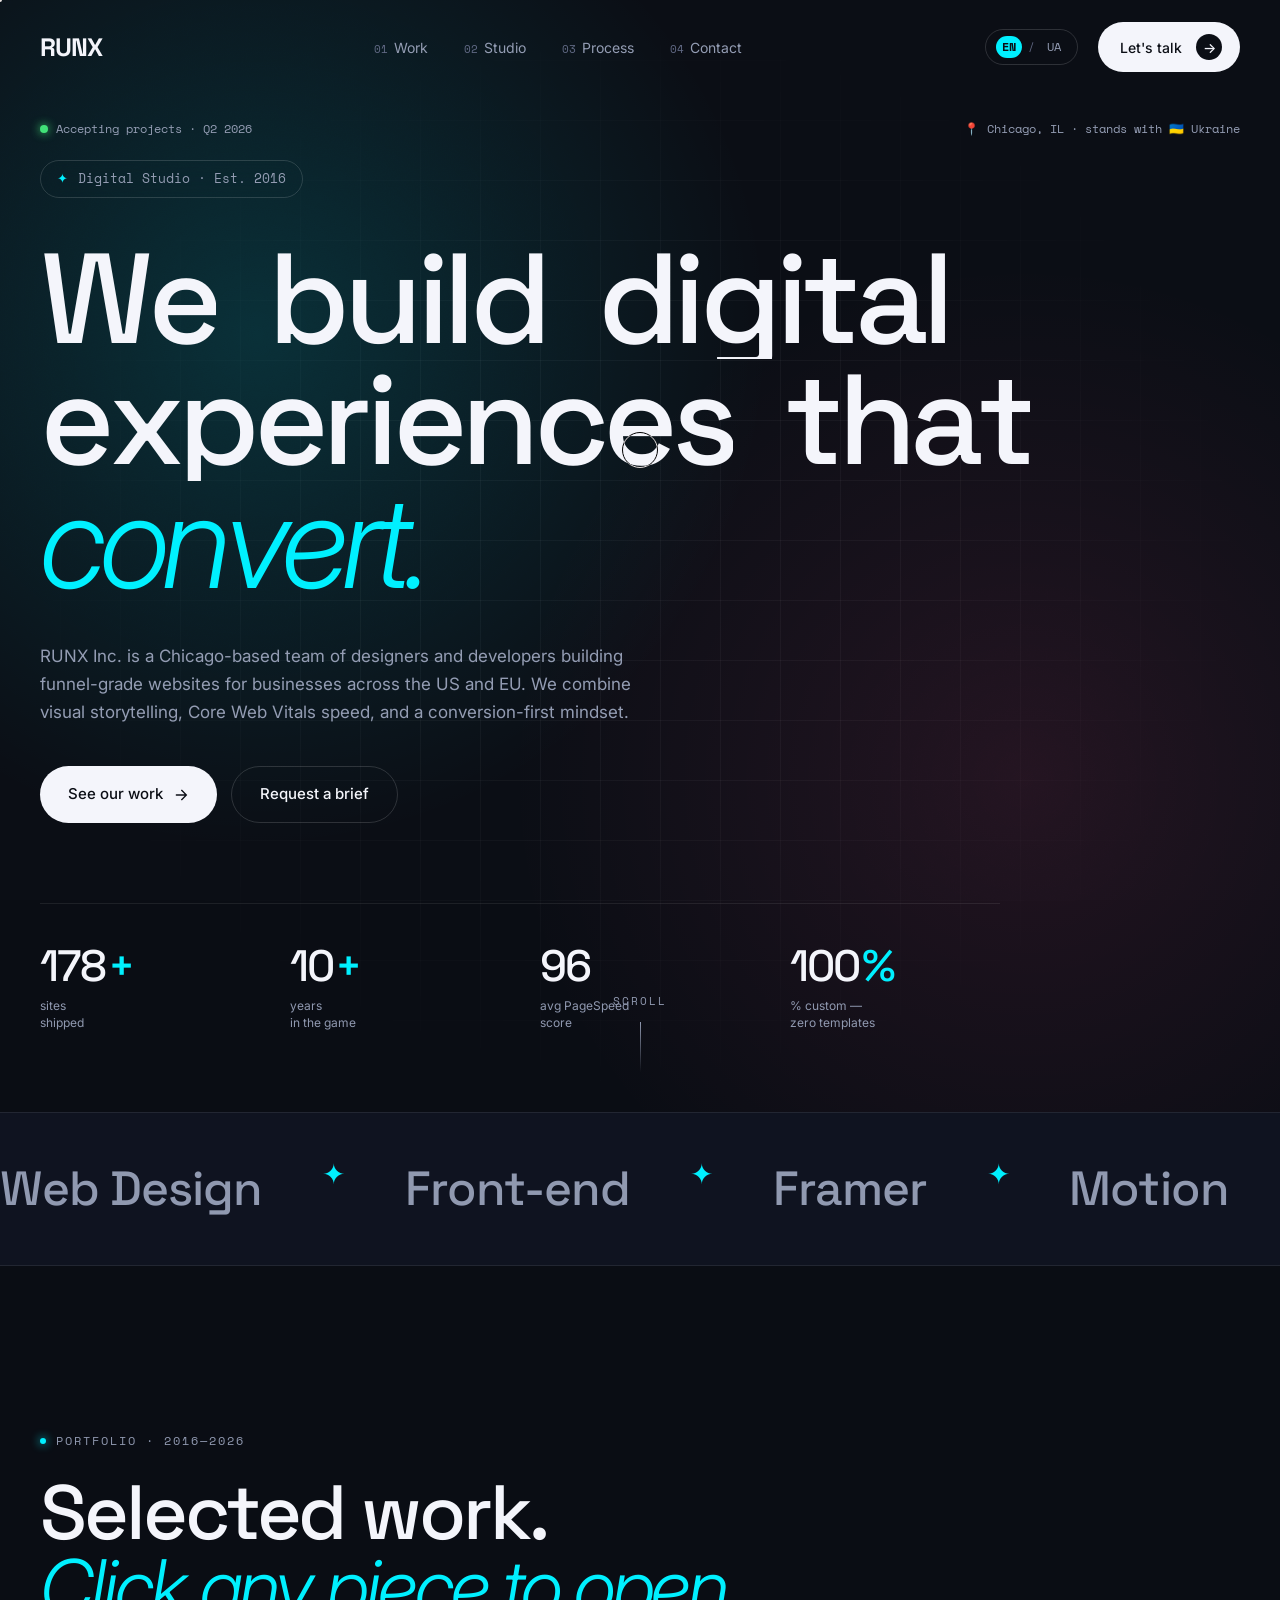
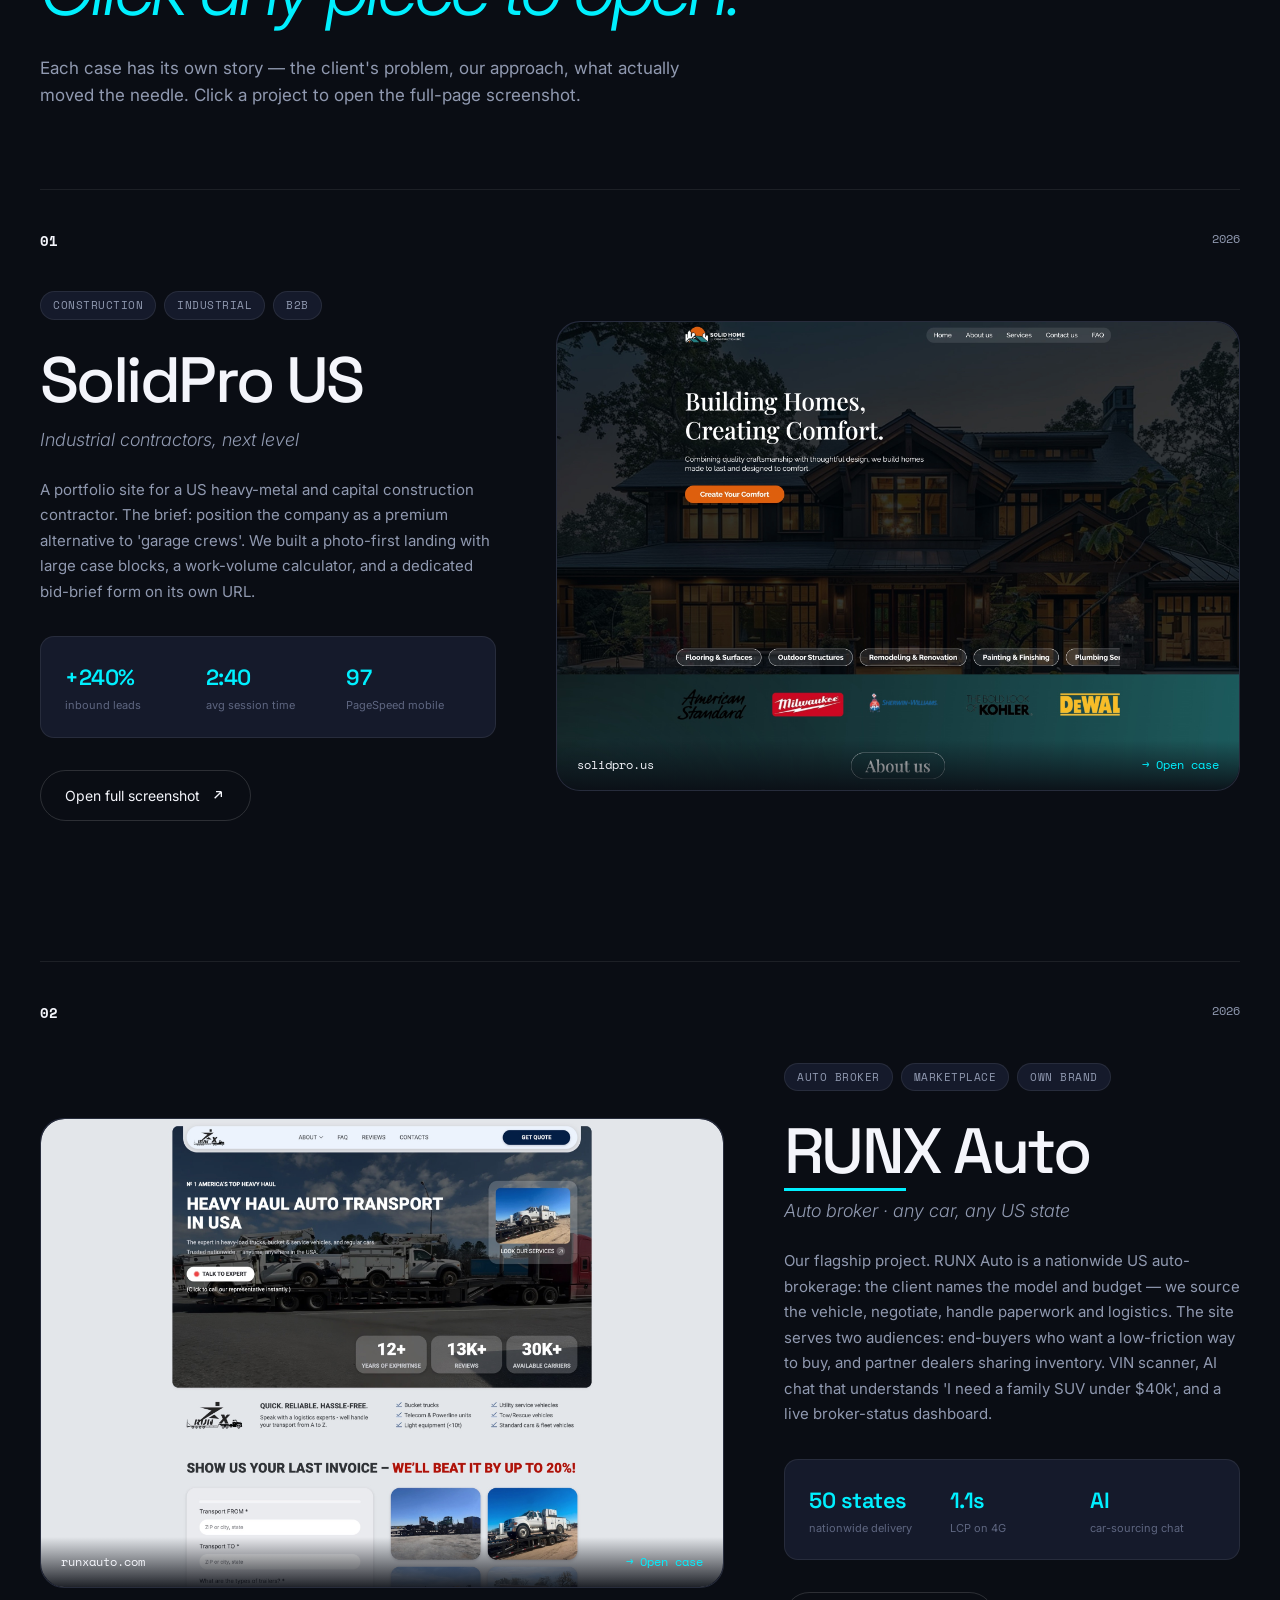
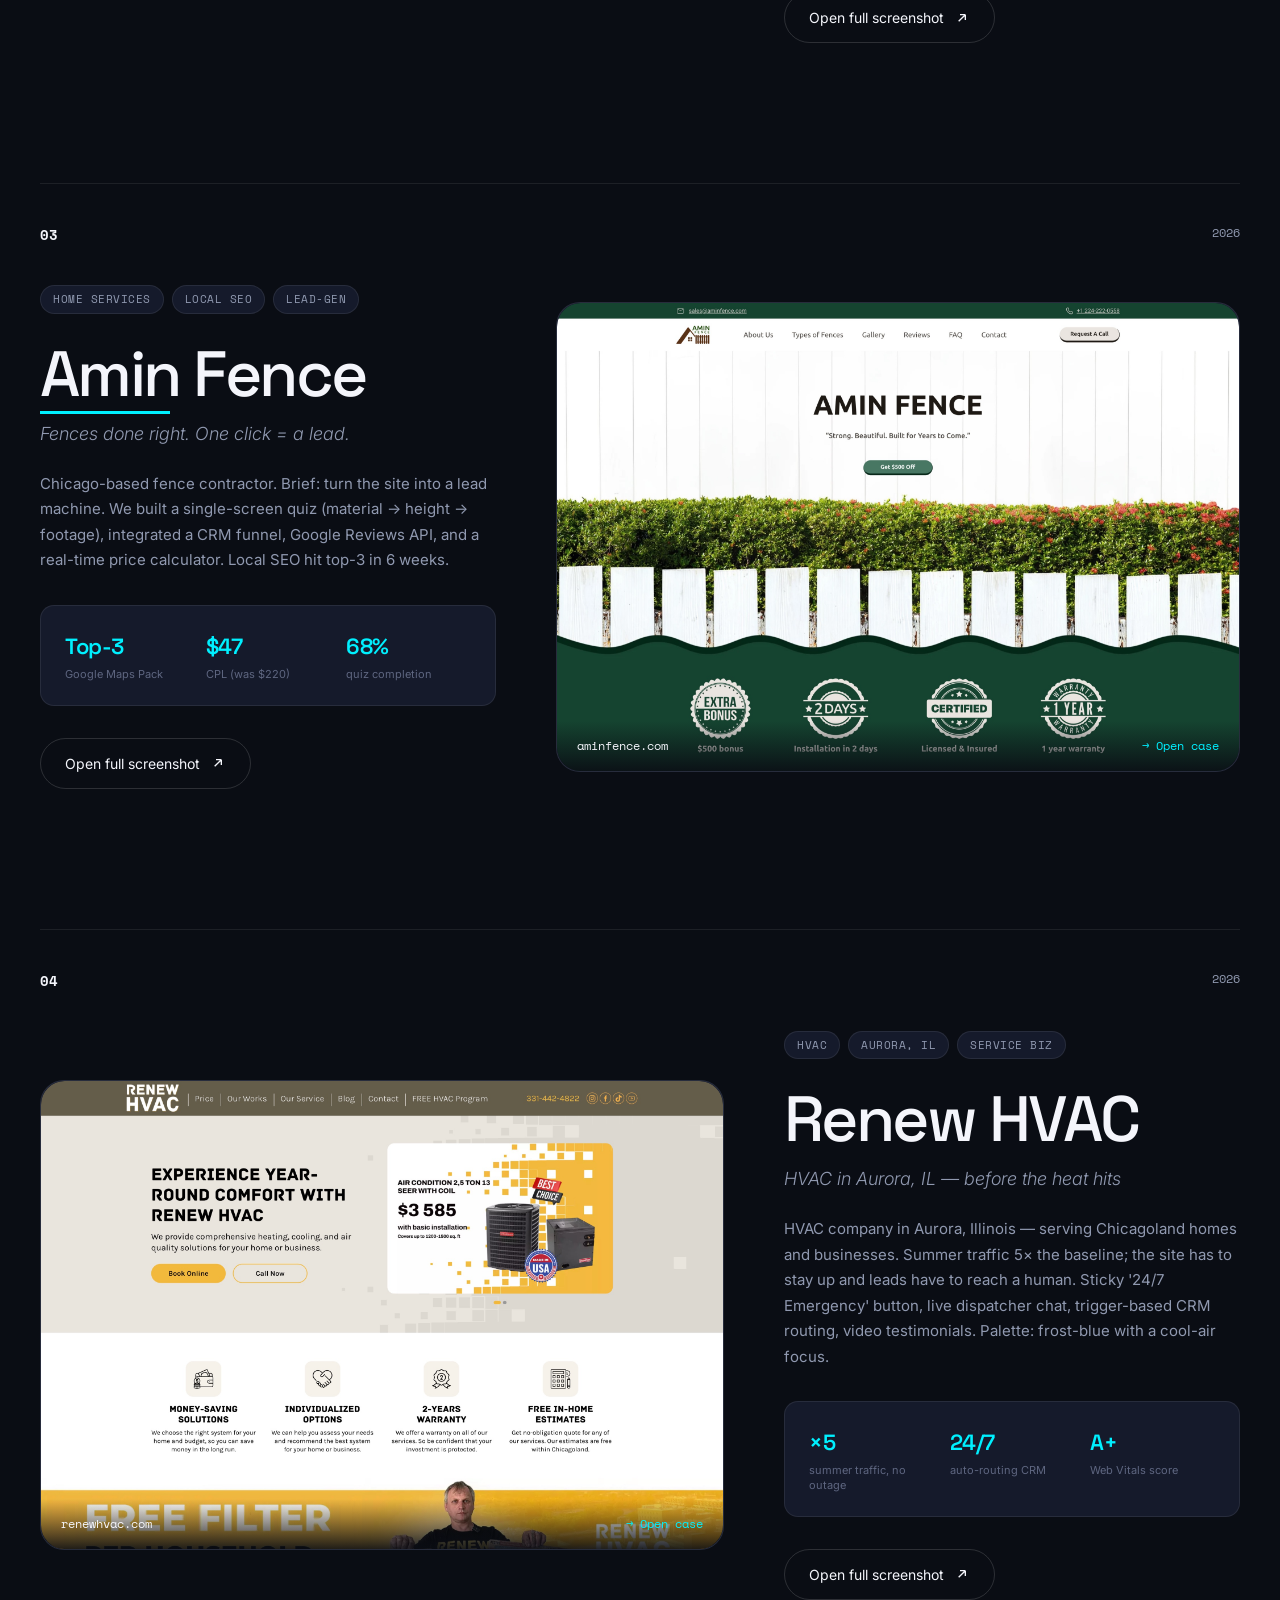
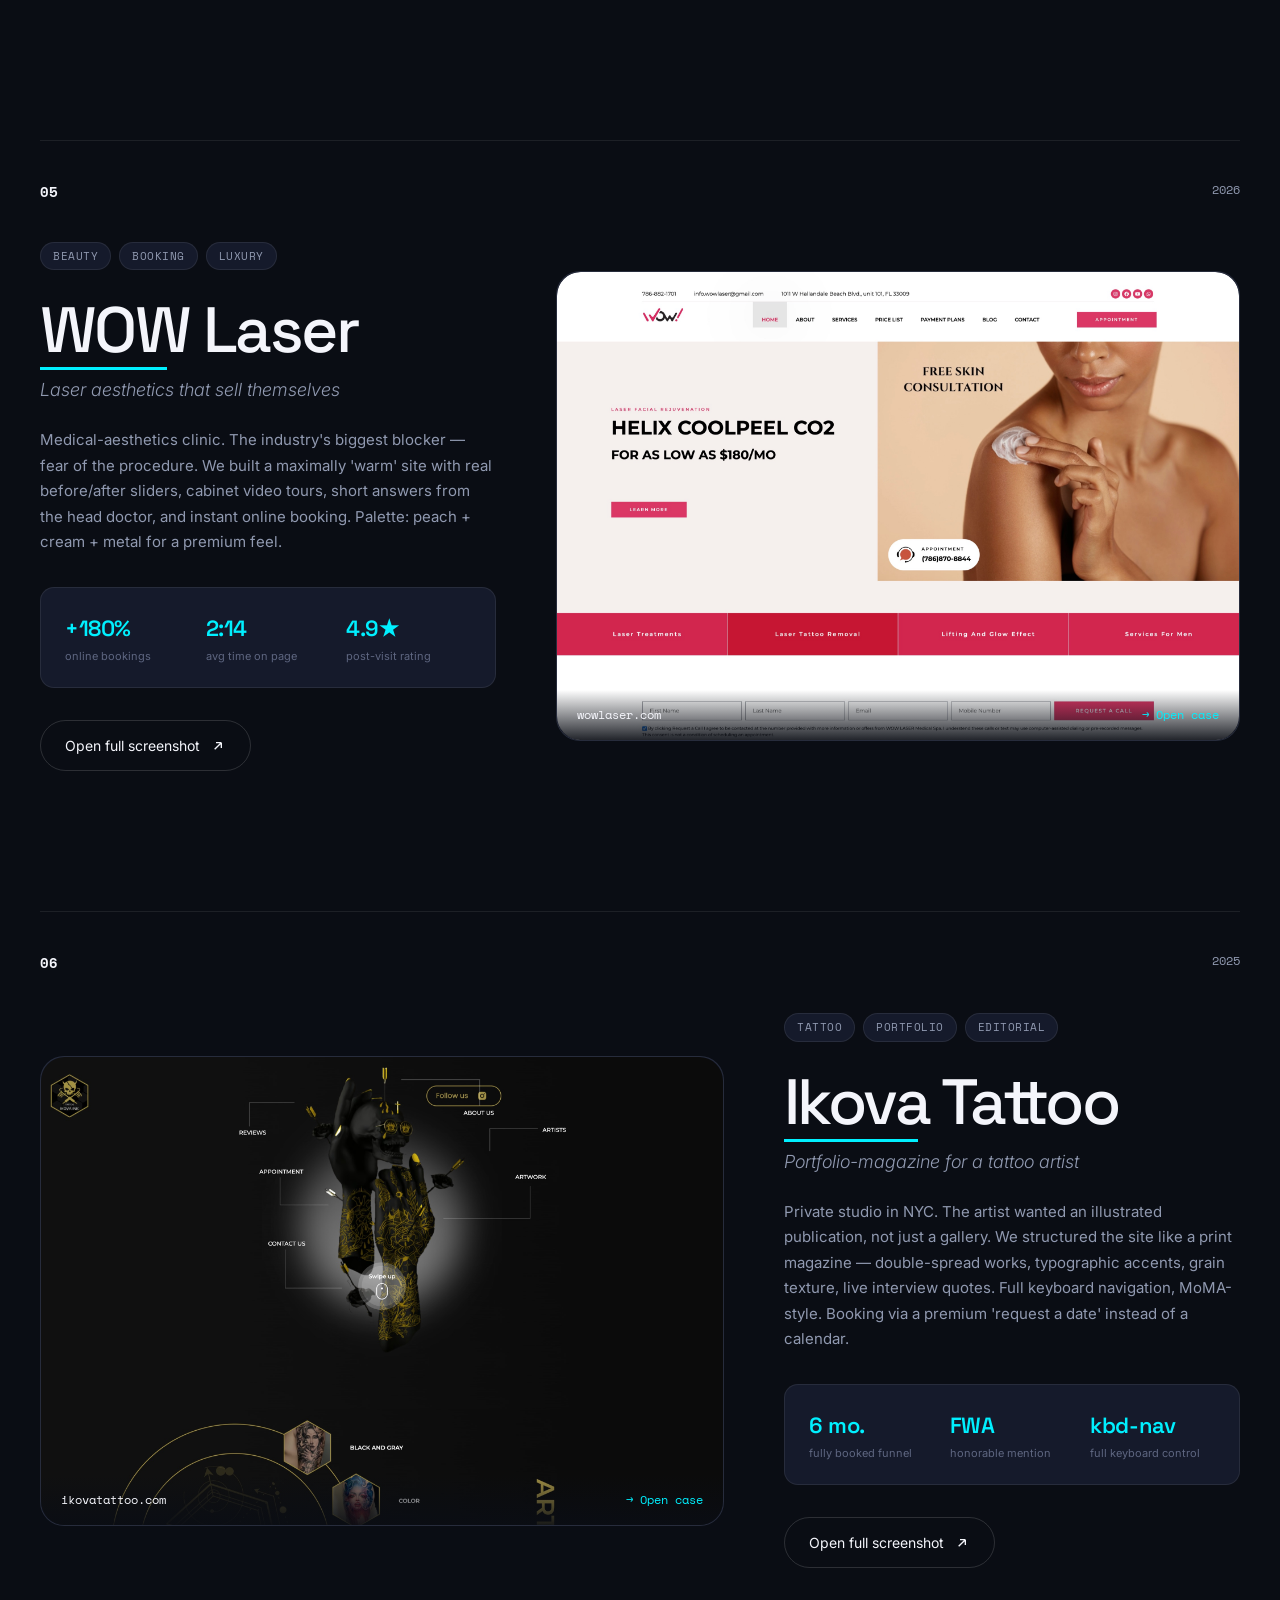
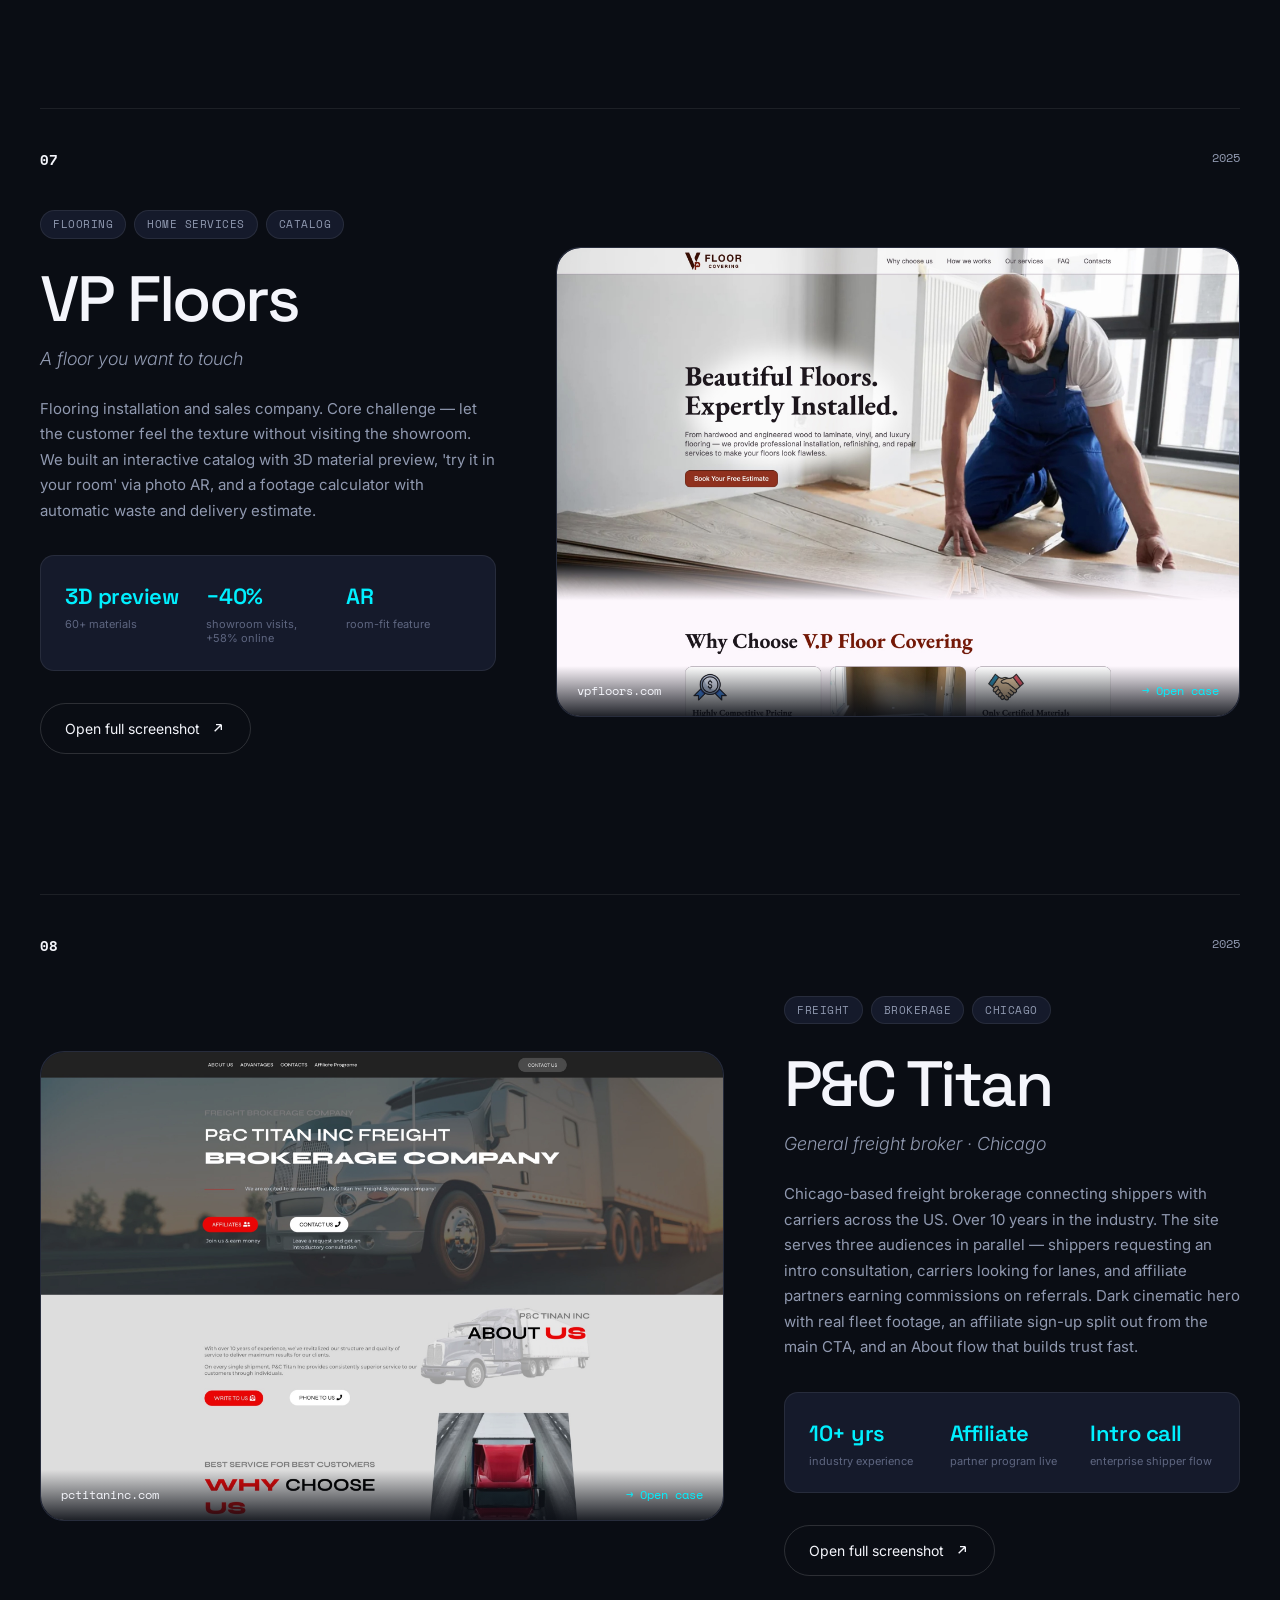
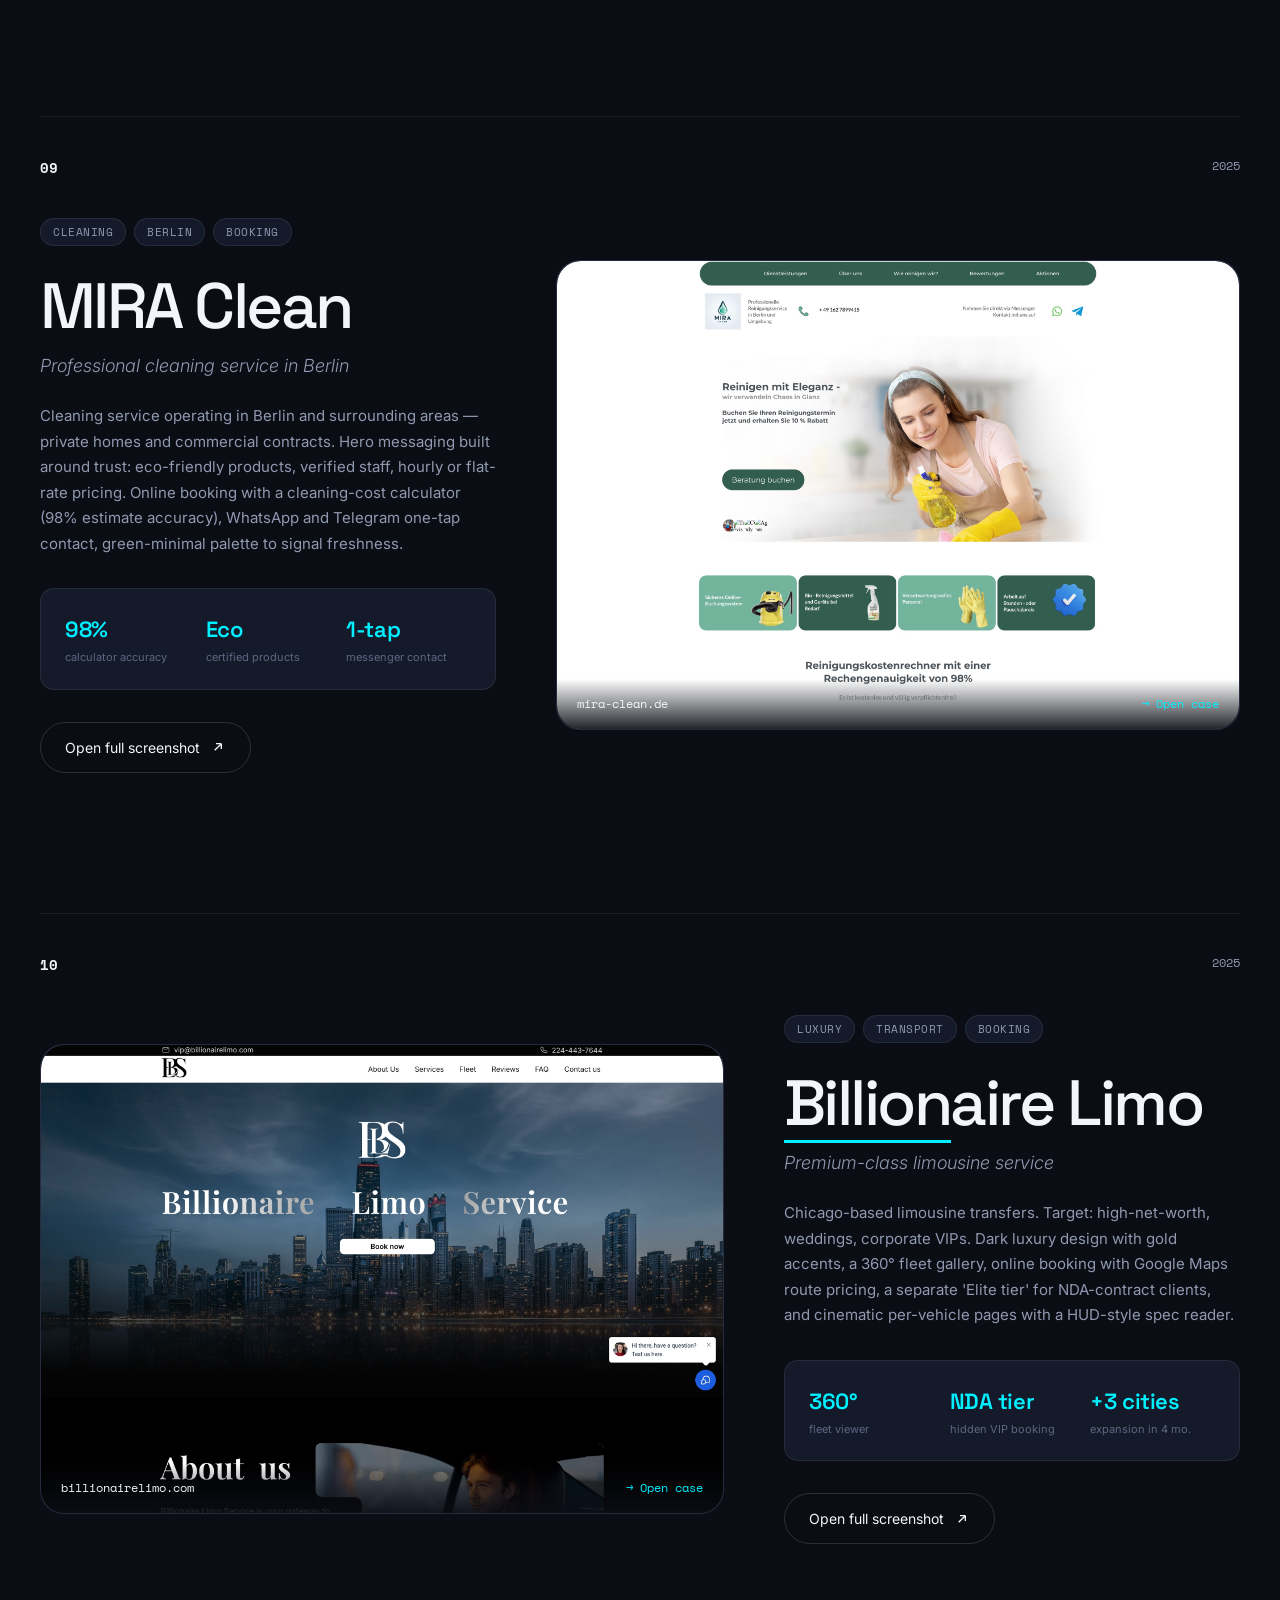
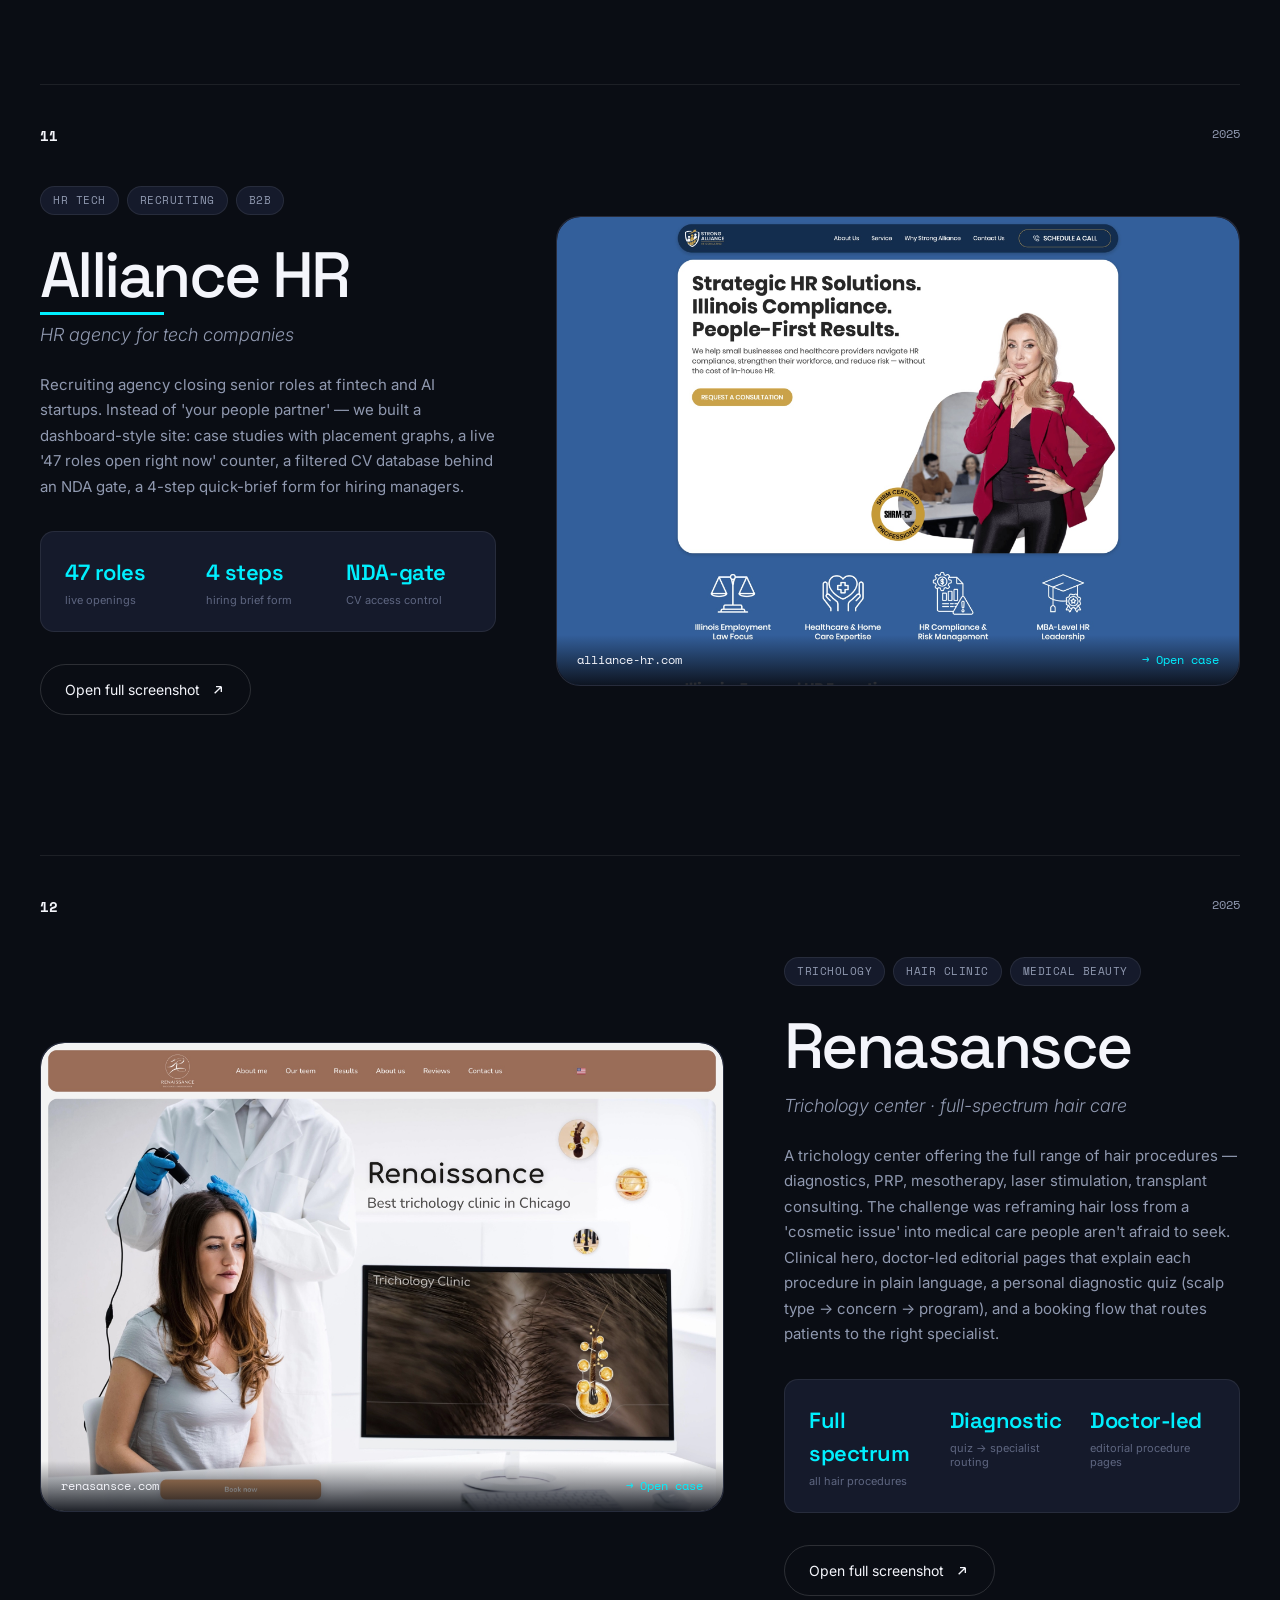
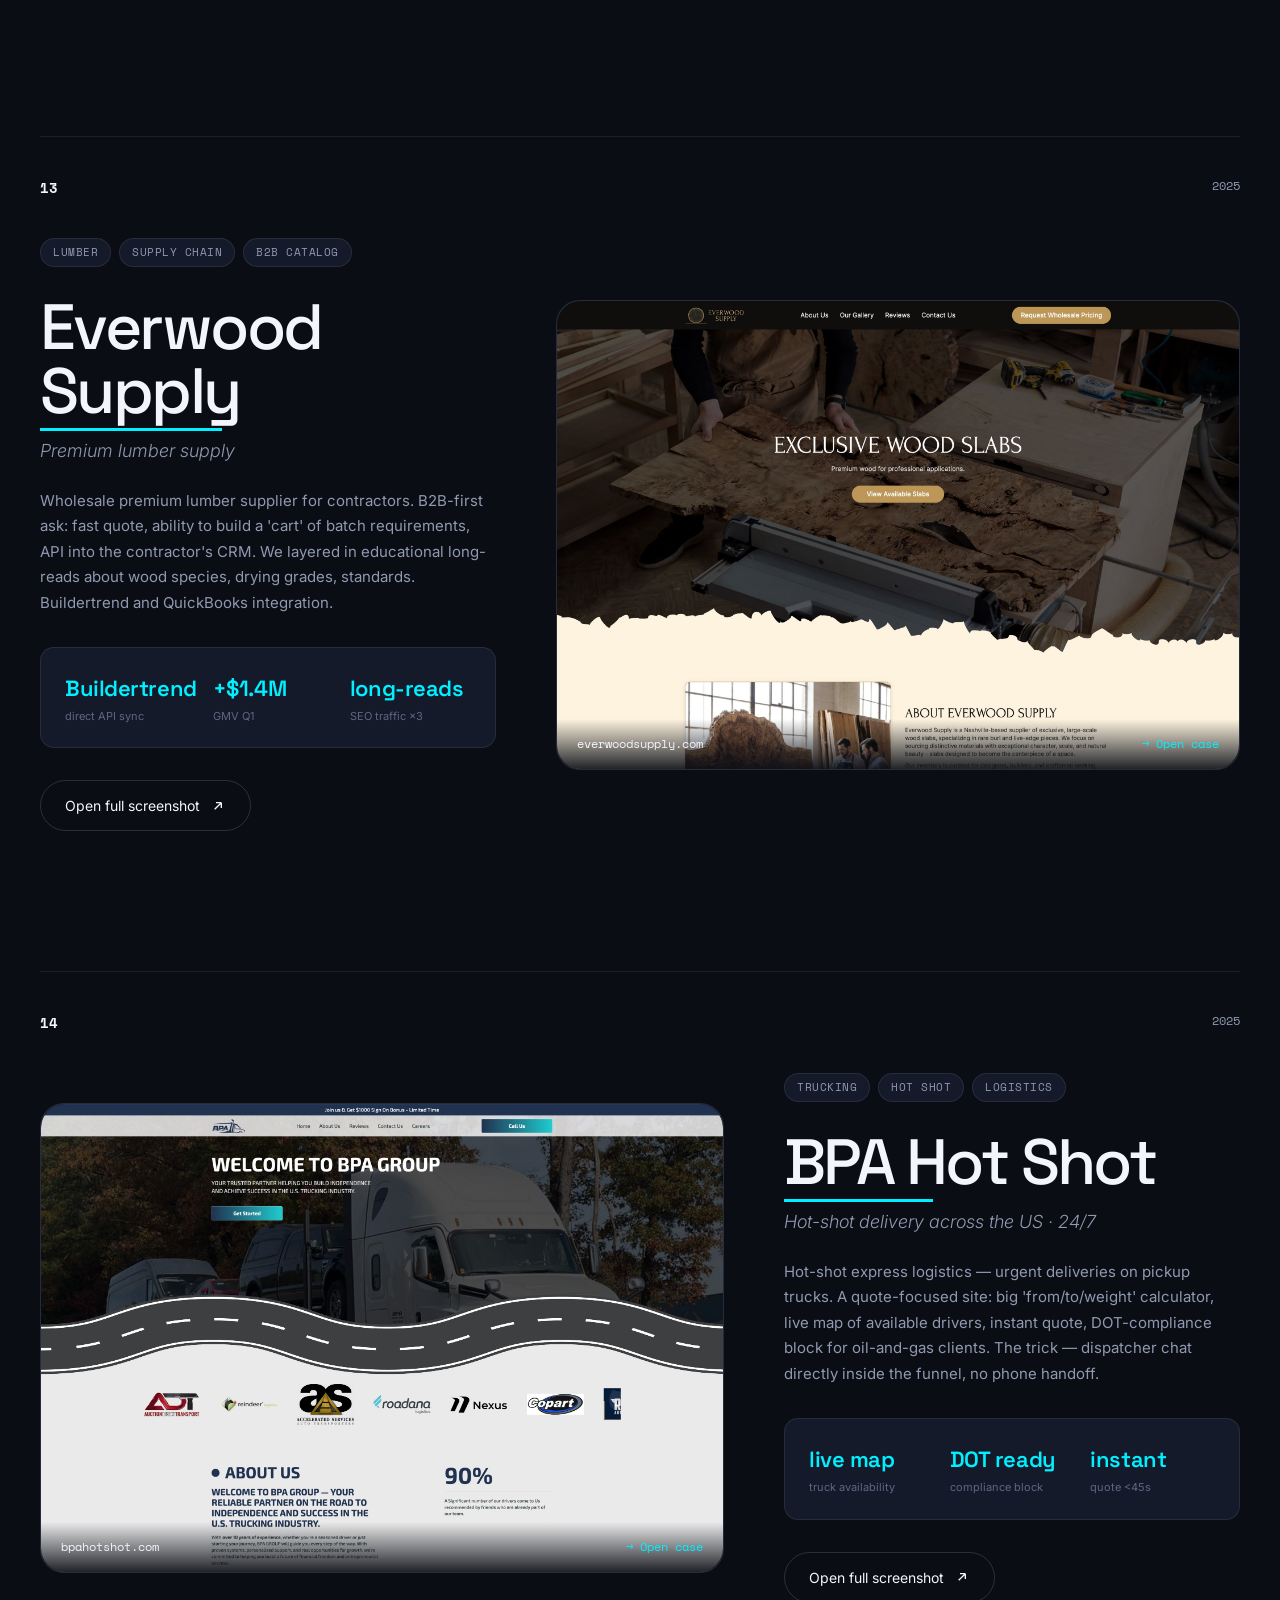
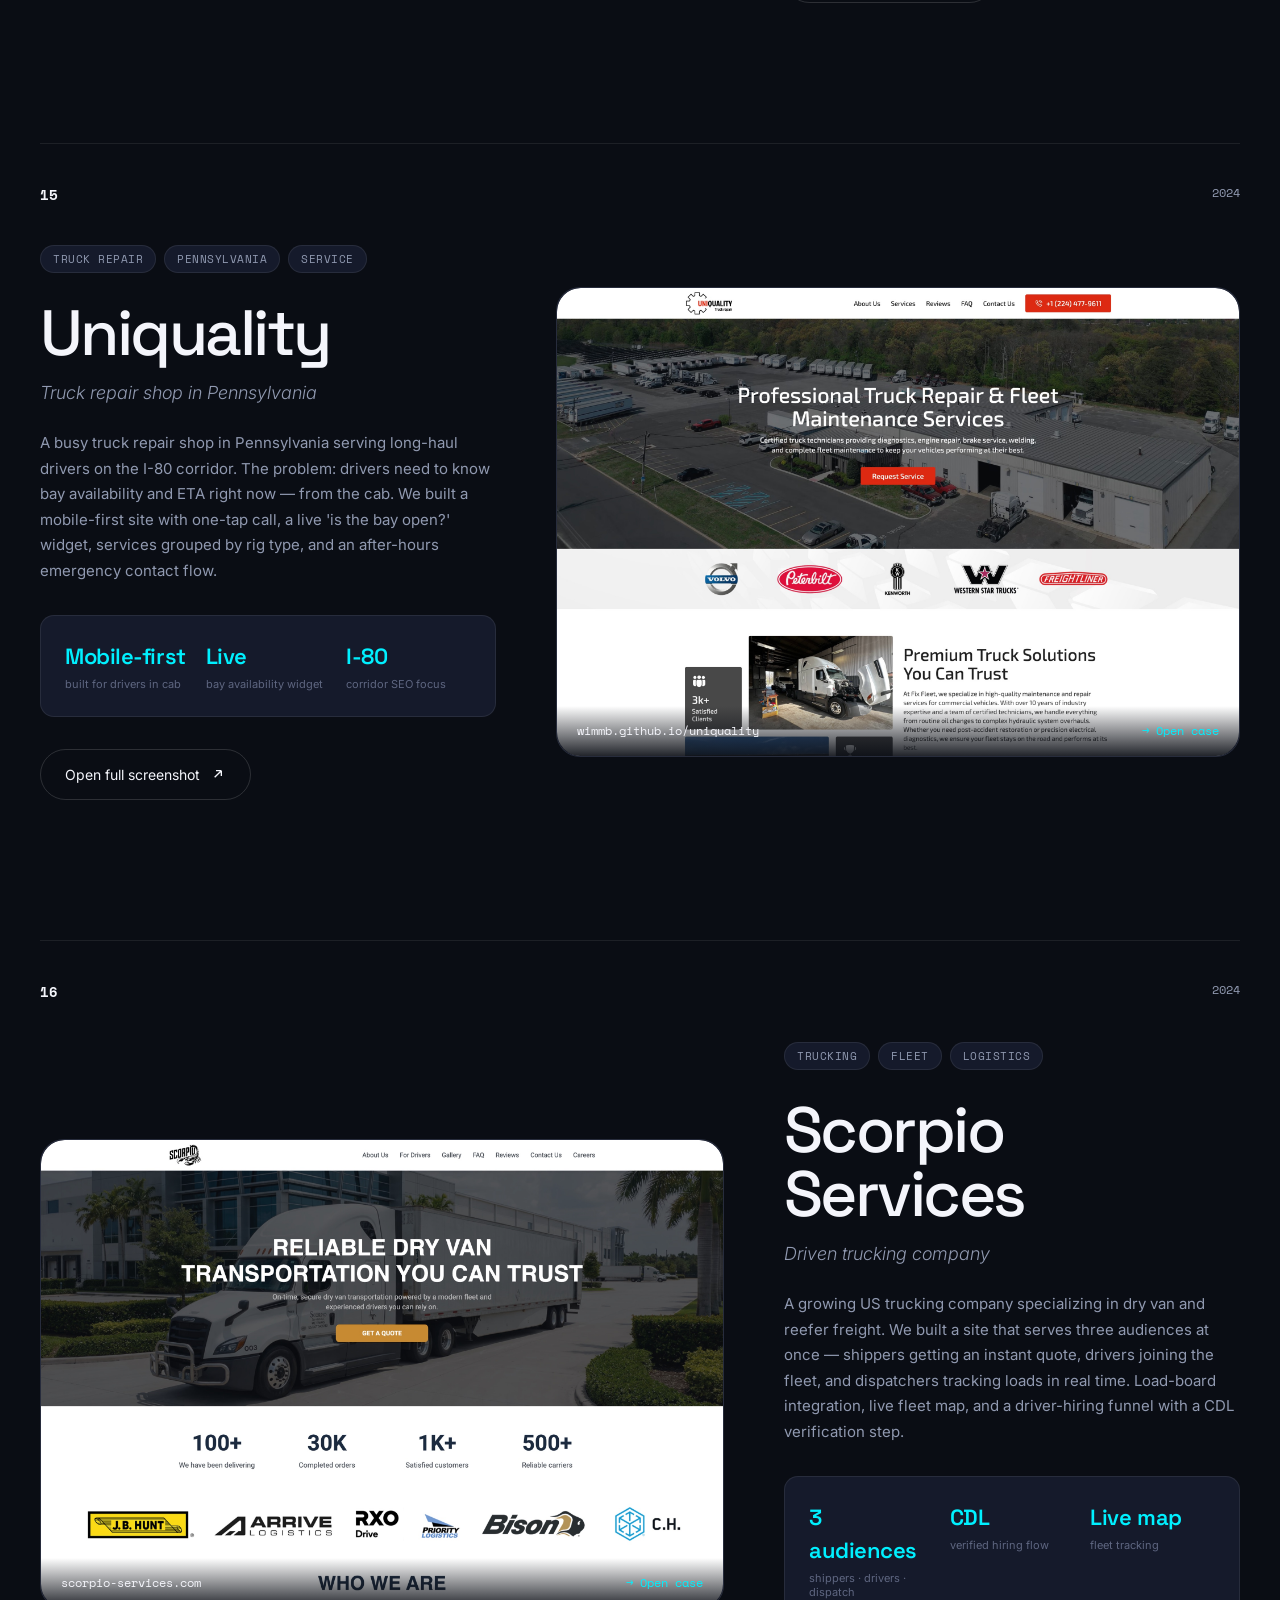
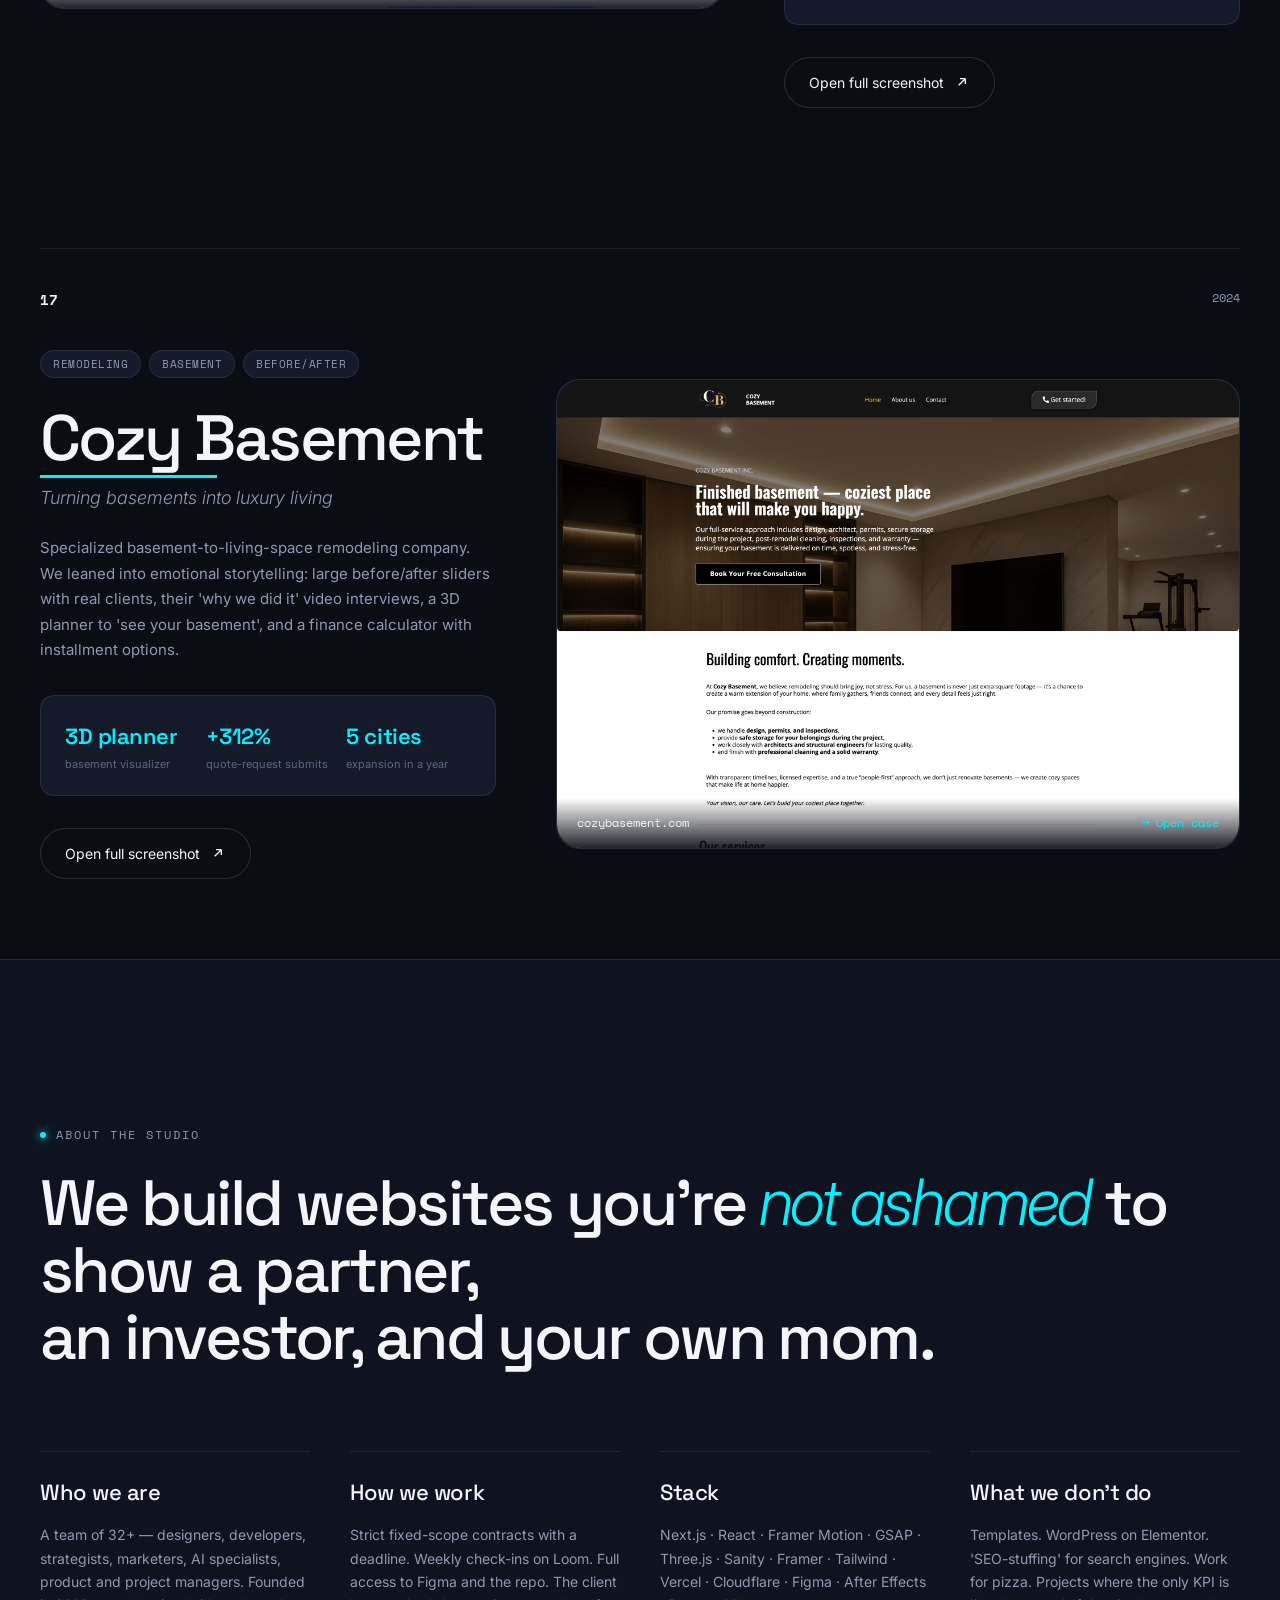
==== index.html @ 17eb4eea "Footer: real social links, contact email go@runx.studio, phone, remove WhatsApp Co-Authored-By: Clau" ====
<!DOCTYPE html>
<html lang="en">
<head>
    <meta charset="UTF-8" />
    <meta name="viewport" content="width=device-width, initial-scale=1.0" />
    <title>RUNX — Digital Studio · Websites That Convert</title>
    <meta name="description" content="RUNX is a Chicago-based digital studio building fast, beautiful, conversion-focused websites for US businesses since 2016." />
    <link rel="preconnect" href="https://fonts.googleapis.com" />
    <link rel="preconnect" href="https://fonts.gstatic.com" crossorigin />
    <link href="https://fonts.googleapis.com/css2?family=Space+Grotesk:wght@300;400;500;600;700&family=Inter:wght@300;400;500;600;700;800;900&family=Space+Mono:wght@400;700&display=swap" rel="stylesheet" />
    <link rel="stylesheet" href="styles.css" />
</head>
<body>
    <!-- Custom cursor -->
    <div class="cursor" id="cursor"></div>
    <div class="cursor-dot" id="cursorDot"></div>

    <!-- Scroll progress -->
    <div class="scroll-progress" id="scrollProgress"></div>

    <!-- Loader -->
    <div class="loader" id="loader">
        <div class="loader-logo">
            <svg viewBox="0 0 400 160" class="loader-svg">
                <text x="0" y="125" class="loader-text">RUNX</text>
            </svg>
        </div>
        <div class="loader-bar"><span></span></div>
        <div class="loader-count"><span id="loaderCount">0</span>%</div>
    </div>

    <!-- Noise overlay -->
    <div class="noise"></div>

    <!-- Header -->
    <header class="header" id="header">
        <a href="#" class="logo" data-cursor="link">
            <svg viewBox="0 0 200 70" class="logo-svg" aria-label="RUNX">
                <text x="0" y="55" class="logo-text">RUNX</text>
            </svg>
        </a>
        <nav class="nav">
            <a href="#work" data-cursor="link"><span>01</span> <span data-en="Work" data-ua="Роботи">Work</span></a>
            <a href="#about" data-cursor="link"><span>02</span> <span data-en="Studio" data-ua="Студія">Studio</span></a>
            <a href="#process" data-cursor="link"><span>03</span> <span data-en="Process" data-ua="Процес">Process</span></a>
            <a href="#contact" data-cursor="link"><span>04</span> <span data-en="Contact" data-ua="Контакти">Contact</span></a>
        </nav>
        <div class="header-right">
            <div class="lang-switch" id="langSwitch">
                <button data-set-lang="en" class="active">EN</button>
                <span class="lang-divider">/</span>
                <button data-set-lang="ua">UA</button>
            </div>
            <a href="#contact" class="cta-btn" data-cursor="cta">
                <span class="cta-text">
                    <span data-en="Let's talk" data-ua="Обговорити">Let's talk</span>
                    <span data-en="Let's talk" data-ua="Обговорити">Let's talk</span>
                </span>
                <span class="cta-arrow">→</span>
            </a>
        </div>
    </header>

    <!-- Hero -->
    <section class="hero" id="hero">
        <div class="hero-grid"></div>
        <div class="hero-gradient"></div>

        <div class="hero-meta">
            <div class="hero-meta-item">
                <span class="dot"></span>
                <span data-en="Accepting projects · Q2 2026" data-ua="Приймаємо проекти · Q2 2026">Accepting projects · Q2 2026</span>
            </div>
            <div class="hero-meta-item right">
                <span>📍</span>
                <span data-en="Chicago, IL · stands with 🇺🇦 Ukraine" data-ua="Чикаго, IL · підтримуємо 🇺🇦 Україну">Chicago, IL · stands with 🇺🇦 Ukraine</span>
            </div>
        </div>

        <div class="hero-content">
            <div class="hero-badge reveal">
                <span>✦</span>
                <span data-en="Digital Studio · Est. 2016" data-ua="Digital Studio · Est. 2016">Digital Studio · Est. 2016</span>
            </div>
            <h1 class="hero-title" id="heroTitle"
                data-en="We build digital experiences that convert."
                data-ua="Ми будуємо цифровий досвід що конвертує."
                data-split="true">
                We build digital experiences that convert.
            </h1>

            <div class="hero-sub reveal">
                <p data-en="RUNX Inc. is a Chicago-based team of designers and developers building funnel-grade websites for businesses across the US and EU. We combine visual storytelling, Core Web Vitals speed, and a conversion-first mindset."
                   data-ua="RUNX Inc. — команда дизайнерів і розробників з Чикаго, що будує сайти-воронки для бізнесу у США та ЄС. Ми поєднуємо візуальний сторителінг, швидкість на рівні Google Core Web Vitals та підхід, заточений під продажі.">
                    RUNX Inc. is a Chicago-based team of designers and developers building funnel-grade websites for businesses across the US and EU. We combine visual storytelling, Core Web Vitals speed, and a conversion-first mindset.
                </p>
            </div>

            <div class="hero-actions reveal">
                <a href="#work" class="btn btn-primary" data-cursor="cta">
                    <span data-en="See our work" data-ua="Переглянути кейси">See our work</span>
                    <svg viewBox="0 0 24 24" width="16" height="16"><path d="M5 12h14M13 5l7 7-7 7" stroke="currentColor" stroke-width="2" fill="none" stroke-linecap="round"/></svg>
                </a>
                <a href="#contact" class="btn btn-ghost" data-cursor="link">
                    <span data-en="Request a brief" data-ua="Замовити бріф">Request a brief</span>
                </a>
            </div>

            <div class="hero-stats reveal">
                <div class="stat">
                    <div class="stat-num" data-count="178">0</div>
                    <div class="stat-label" data-en="sites<br/>shipped" data-ua="запущених<br/>сайтів">sites<br/>shipped</div>
                </div>
                <div class="stat">
                    <div class="stat-num" data-count="10">0</div>
                    <div class="stat-label" data-en="years<br/>in the game" data-ua="років<br/>у ніші">years<br/>in the game</div>
                </div>
                <div class="stat">
                    <div class="stat-num" data-count="96">0</div>
                    <div class="stat-label" data-en="avg PageSpeed<br/>score" data-ua="середній PageSpeed<br/>score">avg PageSpeed<br/>score</div>
                </div>
                <div class="stat">
                    <div class="stat-num" data-count="100">0</div>
                    <div class="stat-label" data-en="% custom —<br/>zero templates" data-ua="% custom —<br/>без шаблонів">% custom —<br/>zero templates</div>
                </div>
            </div>
        </div>

        <div class="hero-scroll">
            <span data-en="Scroll" data-ua="Скрол">Scroll</span>
            <div class="scroll-line"></div>
        </div>
    </section>

    <!-- Marquee -->
    <section class="marquee">
        <div class="marquee-track">
            <span>Web Design</span><span>✦</span>
            <span>Front-end</span><span>✦</span>
            <span>Framer</span><span>✦</span>
            <span>Motion</span><span>✦</span>
            <span>SEO</span><span>✦</span>
            <span>Brand Systems</span><span>✦</span>
            <span>AI Integrations</span><span>✦</span>
            <span>Since 2016</span><span>✦</span>
            <span>Chicago · Ukraine</span><span>✦</span>
            <span>Web Design</span><span>✦</span>
            <span>Front-end</span><span>✦</span>
            <span>Framer</span><span>✦</span>
            <span>Motion</span><span>✦</span>
            <span>SEO</span><span>✦</span>
            <span>Brand Systems</span><span>✦</span>
            <span>AI Integrations</span><span>✦</span>
            <span>Since 2016</span><span>✦</span>
            <span>Chicago · Ukraine</span><span>✦</span>
        </div>
    </section>

    <!-- Work / Portfolio -->
    <section class="work" id="work">
        <div class="section-head">
            <div class="section-label reveal">
                <span class="label-dot"></span>
                <span data-en="Portfolio · 2016—2026" data-ua="Портфоліо · 2016—2026">Portfolio · 2016—2026</span>
            </div>
            <h2 class="section-title reveal">
                <span data-en="Selected work." data-ua="Обрані роботи.">Selected work.</span><br/>
                <span class="italic accent" data-en="Click any piece to open." data-ua="Клац — і зсередини.">Click any piece to open.</span>
            </h2>
            <p class="section-desc reveal"
               data-en="Each case has its own story — the client's problem, our approach, what actually moved the needle. Click a project to open the full-page screenshot."
               data-ua="Кожен кейс — окрема історія: задача клієнта, наш підхід, що саме принесло результат. Натисни на проект, щоб побачити повний скрін лендінгу.">
                Each case has its own story — the client's problem, our approach, what actually moved the needle. Click a project to open the full-page screenshot.
            </p>
        </div>

        <div class="projects" id="projects">
            <!-- 01 SolidPro -->
            <article class="project" data-index="01" data-color="#FF6B35">
                <div class="project-meta">
                    <span class="project-num">01</span>
                    <span class="project-year">2026</span>
                </div>
                <div class="project-body">
                    <div class="project-info">
                        <div class="project-tags">
                            <span>Construction</span><span>Industrial</span><span>B2B</span>
                        </div>
                        <h3 class="project-title">SolidPro US</h3>
                        <p class="project-tagline"
                           data-en="Industrial contractors, next level"
                           data-ua="Промислові підрядники нового рівня">Industrial contractors, next level</p>
                        <p class="project-desc"
                           data-en="A portfolio site for a US heavy-metal and capital construction contractor. The brief: position the company as a premium alternative to 'garage crews'. We built a photo-first landing with large case blocks, a work-volume calculator, and a dedicated bid-brief form on its own URL."
                           data-ua="Сайт-візитка для американського підрядника з металоконструкцій та капітального будівництва. Задача — подати компанію як преміум-рівня альтернативу 'гаражним' бригадам. Зробили фото-центричний лендінг з великими блоками кейсів, калькулятором обсягу робіт і формою тендерного бріфу на окремому URL.">
                            A portfolio site for a US heavy-metal and capital construction contractor. The brief: position the company as a premium alternative to 'garage crews'. We built a photo-first landing with large case blocks, a work-volume calculator, and a dedicated bid-brief form on its own URL.
                        </p>
                        <div class="project-impact">
                            <div><strong>+240%</strong><span data-en="inbound leads" data-ua="inbound-лідів">inbound leads</span></div>
                            <div><strong>2:40</strong><span data-en="avg session time" data-ua="сер. час сесії">avg session time</span></div>
                            <div><strong>97</strong><span data-en="PageSpeed mobile" data-ua="PageSpeed mobile">PageSpeed mobile</span></div>
                        </div>
                        <button class="project-open" data-cursor="cta">
                            <span data-en="Open full screenshot" data-ua="Відкрити повний скрін">Open full screenshot</span>
                            <svg viewBox="0 0 24 24" width="16" height="16"><path d="M7 17L17 7M17 7H9M17 7v8" stroke="currentColor" stroke-width="2" fill="none"/></svg>
                        </button>
                    </div>
                    <div class="project-preview" data-cursor="view">
                        <div class="preview-wrap">
                            <img src="images/solidpro.jpg" alt="SolidPro US" loading="lazy" />
                        </div>
                        <div class="preview-label">
                            <span>solidpro.us</span>
                            <span data-en="→ Open case" data-ua="→ Відкрити">→ Open case</span>
                        </div>
                    </div>
                </div>
            </article>

            <!-- 02 RUNX Auto -->
            <article class="project" data-index="02" data-color="#00D9FF">
                <div class="project-meta">
                    <span class="project-num">02</span>
                    <span class="project-year">2026</span>
                </div>
                <div class="project-body reverse">
                    <div class="project-info">
                        <div class="project-tags">
                            <span>Auto Broker</span><span>Marketplace</span><span>Own brand</span>
                        </div>
                        <h3 class="project-title">RUNX Auto</h3>
                        <p class="project-tagline"
                           data-en="Auto broker · any car, any US state"
                           data-ua="Автоброкер · будь-яке авто, будь-який штат">Auto broker · any car, any US state</p>
                        <p class="project-desc"
                           data-en="Our flagship project. RUNX Auto is a nationwide US auto-brokerage: the client names the model and budget — we source the vehicle, negotiate, handle paperwork and logistics. The site serves two audiences: end-buyers who want a low-friction way to buy, and partner dealers sharing inventory. VIN scanner, AI chat that understands 'I need a family SUV under $40k', and a live broker-status dashboard."
                           data-ua="Флагманський проект студії. RUNX Auto — авто-брокерський сервіс по всіх США: клієнт називає модель і бюджет — ми знаходимо, ведемо переговори, оформлюємо та привозимо машину. Сайт обслуговує дві аудиторії: кінцеві покупці й дилери-партнери. VIN-сканер, AI-чат, що розуміє «потрібен сімейний SUV до $40k», live-дашборд статусу замовлення.">
                            Our flagship project. RUNX Auto is a nationwide US auto-brokerage: the client names the model and budget — we source the vehicle, negotiate, handle paperwork and logistics. The site serves two audiences: end-buyers who want a low-friction way to buy, and partner dealers sharing inventory. VIN scanner, AI chat that understands 'I need a family SUV under $40k', and a live broker-status dashboard.
                        </p>
                        <div class="project-impact">
                            <div><strong>50 states</strong><span data-en="nationwide delivery" data-ua="доставка по США">nationwide delivery</span></div>
                            <div><strong>1.1s</strong><span data-en="LCP on 4G" data-ua="LCP на 4G">LCP on 4G</span></div>
                            <div><strong>AI</strong><span data-en="car-sourcing chat" data-ua="car-sourcing чат">car-sourcing chat</span></div>
                        </div>
                        <button class="project-open" data-cursor="cta">
                            <span data-en="Open full screenshot" data-ua="Відкрити повний скрін">Open full screenshot</span>
                            <svg viewBox="0 0 24 24" width="16" height="16"><path d="M7 17L17 7M17 7H9M17 7v8" stroke="currentColor" stroke-width="2" fill="none"/></svg>
                        </button>
                    </div>
                    <div class="project-preview" data-cursor="view">
                        <div class="preview-wrap">
                            <img src="images/runx-auto.jpg" alt="RUNX Auto" loading="lazy" />
                        </div>
                        <div class="preview-label">
                            <span>runxauto.com</span>
                            <span data-en="→ Open case" data-ua="→ Відкрити">→ Open case</span>
                        </div>
                    </div>
                </div>
            </article>

            <!-- 03 Amin Fence -->
            <article class="project" data-index="03" data-color="#8B5CF6">
                <div class="project-meta">
                    <span class="project-num">03</span>
                    <span class="project-year">2026</span>
                </div>
                <div class="project-body">
                    <div class="project-info">
                        <div class="project-tags">
                            <span>Home Services</span><span>Local SEO</span><span>Lead-gen</span>
                        </div>
                        <h3 class="project-title">Amin Fence</h3>
                        <p class="project-tagline"
                           data-en="Fences done right. One click = a lead."
                           data-ua="Паркан під ключ. Один клік = заявка.">Fences done right. One click = a lead.</p>
                        <p class="project-desc"
                           data-en="Chicago-based fence contractor. Brief: turn the site into a lead machine. We built a single-screen quiz (material → height → footage), integrated a CRM funnel, Google Reviews API, and a real-time price calculator. Local SEO hit top-3 in 6 weeks."
                           data-ua="Chicago-based підрядник з встановлення парканів. Задача — перетворити сайт на машину для заявок. Зробили одноекранний квіз «обери матеріал → висоту → метраж», інтегрували CRM-воронку, Google Reviews API та калькулятор ціни в реальному часі. Локальний SEO видав Top-3 за 6 тижнів.">
                            Chicago-based fence contractor. Brief: turn the site into a lead machine. We built a single-screen quiz (material → height → footage), integrated a CRM funnel, Google Reviews API, and a real-time price calculator. Local SEO hit top-3 in 6 weeks.
                        </p>
                        <div class="project-impact">
                            <div><strong>Top-3</strong><span data-en="Google Maps Pack" data-ua="Google Maps Pack">Google Maps Pack</span></div>
                            <div><strong>$47</strong><span data-en="CPL (was $220)" data-ua="CPL (було $220)">CPL (was $220)</span></div>
                            <div><strong>68%</strong><span data-en="quiz completion" data-ua="quiz completion">quiz completion</span></div>
                        </div>
                        <button class="project-open" data-cursor="cta">
                            <span data-en="Open full screenshot" data-ua="Відкрити повний скрін">Open full screenshot</span>
                            <svg viewBox="0 0 24 24" width="16" height="16"><path d="M7 17L17 7M17 7H9M17 7v8" stroke="currentColor" stroke-width="2" fill="none"/></svg>
                        </button>
                    </div>
                    <div class="project-preview" data-cursor="view">
                        <div class="preview-wrap">
                            <img src="images/amin-fence.jpg" alt="Amin Fence" loading="lazy" />
                        </div>
                        <div class="preview-label">
                            <span>aminfence.com</span>
                            <span data-en="→ Open case" data-ua="→ Відкрити">→ Open case</span>
                        </div>
                    </div>
                </div>
            </article>

            <!-- 04 Renew HVAC -->
            <article class="project" data-index="04" data-color="#10B981">
                <div class="project-meta">
                    <span class="project-num">04</span>
                    <span class="project-year">2026</span>
                </div>
                <div class="project-body reverse">
                    <div class="project-info">
                        <div class="project-tags">
                            <span>HVAC</span><span>Aurora, IL</span><span>Service biz</span>
                        </div>
                        <h3 class="project-title">Renew HVAC</h3>
                        <p class="project-tagline"
                           data-en="HVAC in Aurora, IL — before the heat hits"
                           data-ua="HVAC в Аврорі, Іллінойс — поки не гаряче">HVAC in Aurora, IL — before the heat hits</p>
                        <p class="project-desc"
                           data-en="HVAC company in Aurora, Illinois — serving Chicagoland homes and businesses. Summer traffic 5× the baseline; the site has to stay up and leads have to reach a human. Sticky '24/7 Emergency' button, live dispatcher chat, trigger-based CRM routing, video testimonials. Palette: frost-blue with a cool-air focus."
                           data-ua="HVAC-компанія в Аврорі, штат Іллінойс — обслуговує Chicagoland. Влітку трафік x5, сайт повинен вистояти, а заявки — дозвонювати до людини. Sticky-кнопка '24/7 Emergency Service', живий чат з диспетчером, trigger-нотифікації у CRM і блок з відео-відгуками клієнтів. Дизайн — морозно-блакитний, з акцентом на прохолоду.">
                            HVAC company in Aurora, Illinois — serving Chicagoland homes and businesses. Summer traffic 5× the baseline; the site has to stay up and leads have to reach a human. Sticky '24/7 Emergency' button, live dispatcher chat, trigger-based CRM routing, video testimonials. Palette: frost-blue with a cool-air focus.
                        </p>
                        <div class="project-impact">
                            <div><strong>×5</strong><span data-en="summer traffic, no outage" data-ua="summer traffic · 0 downtime">summer traffic, no outage</span></div>
                            <div><strong>24/7</strong><span data-en="auto-routing CRM" data-ua="auto-routing CRM">auto-routing CRM</span></div>
                            <div><strong>A+</strong><span data-en="Web Vitals score" data-ua="Web Vitals score">Web Vitals score</span></div>
                        </div>
                        <button class="project-open" data-cursor="cta">
                            <span data-en="Open full screenshot" data-ua="Відкрити повний скрін">Open full screenshot</span>
                            <svg viewBox="0 0 24 24" width="16" height="16"><path d="M7 17L17 7M17 7H9M17 7v8" stroke="currentColor" stroke-width="2" fill="none"/></svg>
                        </button>
                    </div>
                    <div class="project-preview" data-cursor="view">
                        <div class="preview-wrap">
                            <img src="images/renew-hvac.jpg" alt="Renew HVAC" loading="lazy" />
                        </div>
                        <div class="preview-label">
                            <span>renewhvac.com</span>
                            <span data-en="→ Open case" data-ua="→ Відкрити">→ Open case</span>
                        </div>
                    </div>
                </div>
            </article>

            <!-- 05 WOW Laser -->
            <article class="project" data-index="05" data-color="#EC4899">
                <div class="project-meta">
                    <span class="project-num">05</span>
                    <span class="project-year">2026</span>
                </div>
                <div class="project-body">
                    <div class="project-info">
                        <div class="project-tags">
                            <span>Beauty</span><span>Booking</span><span>Luxury</span>
                        </div>
                        <h3 class="project-title">WOW Laser</h3>
                        <p class="project-tagline"
                           data-en="Laser aesthetics that sell themselves"
                           data-ua="Лазерна естетика, що продає сама себе">Laser aesthetics that sell themselves</p>
                        <p class="project-desc"
                           data-en="Medical-aesthetics clinic. The industry's biggest blocker — fear of the procedure. We built a maximally 'warm' site with real before/after sliders, cabinet video tours, short answers from the head doctor, and instant online booking. Palette: peach + cream + metal for a premium feel."
                           data-ua="Медико-естетична клініка. Головна перешкода в ніші — страх клієнта перед процедурою. Ми зробили максимально «теплий» сайт з реальними фото до/після, відео-турами кабінетів, короткими відповідями від головного лікаря і онлайн-букінгом без реєстрації. Палітра — персик + крем + метал для відчуття преміуму.">
                            Medical-aesthetics clinic. The industry's biggest blocker — fear of the procedure. We built a maximally 'warm' site with real before/after sliders, cabinet video tours, short answers from the head doctor, and instant online booking. Palette: peach + cream + metal for a premium feel.
                        </p>
                        <div class="project-impact">
                            <div><strong>+180%</strong><span data-en="online bookings" data-ua="онлайн-записів">online bookings</span></div>
                            <div><strong>2:14</strong><span data-en="avg time on page" data-ua="сер. час на сторінці">avg time on page</span></div>
                            <div><strong>4.9★</strong><span data-en="post-visit rating" data-ua="post-visit rating">post-visit rating</span></div>
                        </div>
                        <button class="project-open" data-cursor="cta">
                            <span data-en="Open full screenshot" data-ua="Відкрити повний скрін">Open full screenshot</span>
                            <svg viewBox="0 0 24 24" width="16" height="16"><path d="M7 17L17 7M17 7H9M17 7v8" stroke="currentColor" stroke-width="2" fill="none"/></svg>
                        </button>
                    </div>
                    <div class="project-preview" data-cursor="view">
                        <div class="preview-wrap">
                            <img src="images/wow-laser.jpg" alt="WOW Laser" loading="lazy" />
                        </div>
                        <div class="preview-label">
                            <span>wowlaser.com</span>
                            <span data-en="→ Open case" data-ua="→ Відкрити">→ Open case</span>
                        </div>
                    </div>
                </div>
            </article>

            <!-- 06 Ikova Tattoo -->
            <article class="project" data-index="06" data-color="#F43F5E">
                <div class="project-meta">
                    <span class="project-num">06</span>
                    <span class="project-year">2025</span>
                </div>
                <div class="project-body reverse">
                    <div class="project-info">
                        <div class="project-tags">
                            <span>Tattoo</span><span>Portfolio</span><span>Editorial</span>
                        </div>
                        <h3 class="project-title">Ikova Tattoo</h3>
                        <p class="project-tagline"
                           data-en="Portfolio-magazine for a tattoo artist"
                           data-ua="Портфоліо-журнал для тату-майстра">Portfolio-magazine for a tattoo artist</p>
                        <p class="project-desc"
                           data-en="Private studio in NYC. The artist wanted an illustrated publication, not just a gallery. We structured the site like a print magazine — double-spread works, typographic accents, grain texture, live interview quotes. Full keyboard navigation, MoMA-style. Booking via a premium 'request a date' instead of a calendar."
                           data-ua="Приватна студія у Нью-Йорку. Майстер хотів не просто галерею, а ілюстроване видання. Ми побудували структуру, як у модного друкованого журналу — великі розвороти з роботами, типографічні акценти, grain-текстура, живі цитати з інтервʼю. Вся навігація — з клавіатури, як у MoMA. Букінг через преміальний «запит дати» замість календаря.">
                            Private studio in NYC. The artist wanted an illustrated publication, not just a gallery. We structured the site like a print magazine — double-spread works, typographic accents, grain texture, live interview quotes. Full keyboard navigation, MoMA-style. Booking via a premium 'request a date' instead of a calendar.
                        </p>
                        <div class="project-impact">
                            <div><strong>6 mo.</strong><span data-en="fully booked funnel" data-ua="повна запис-воронка">fully booked funnel</span></div>
                            <div><strong>FWA</strong><span data-en="honorable mention" data-ua="Honorable номінація">honorable mention</span></div>
                            <div><strong>kbd-nav</strong><span data-en="full keyboard control" data-ua="full keyboard control">full keyboard control</span></div>
                        </div>
                        <button class="project-open" data-cursor="cta">
                            <span data-en="Open full screenshot" data-ua="Відкрити повний скрін">Open full screenshot</span>
                            <svg viewBox="0 0 24 24" width="16" height="16"><path d="M7 17L17 7M17 7H9M17 7v8" stroke="currentColor" stroke-width="2" fill="none"/></svg>
                        </button>
                    </div>
                    <div class="project-preview" data-cursor="view">
                        <div class="preview-wrap">
                            <img src="images/ikova-tattoo.jpg" alt="Ikova Tattoo" loading="lazy" />
                        </div>
                        <div class="preview-label">
                            <span>ikovatattoo.com</span>
                            <span data-en="→ Open case" data-ua="→ Відкрити">→ Open case</span>
                        </div>
                    </div>
                </div>
            </article>

            <!-- 07 VP Floors -->
            <article class="project" data-index="07" data-color="#F59E0B">
                <div class="project-meta">
                    <span class="project-num">07</span>
                    <span class="project-year">2025</span>
                </div>
                <div class="project-body">
                    <div class="project-info">
                        <div class="project-tags">
                            <span>Flooring</span><span>Home Services</span><span>Catalog</span>
                        </div>
                        <h3 class="project-title">VP Floors</h3>
                        <p class="project-tagline"
                           data-en="A floor you want to touch"
                           data-ua="Підлога, яку хочеться торкнутися">A floor you want to touch</p>
                        <p class="project-desc"
                           data-en="Flooring installation and sales company. Core challenge — let the customer feel the texture without visiting the showroom. We built an interactive catalog with 3D material preview, 'try it in your room' via photo AR, and a footage calculator with automatic waste and delivery estimate."
                           data-ua="Компанія з укладки та продажу паркету й вінілу. Ключовий виклик — дати клієнту відчути текстуру без візиту в шоурум. Зробили інтерактивний каталог з 3D-превʼю матеріалу, функцію «приміряти у своїй кімнаті» через фото, і калькулятор метражу з автоматичним обрахунком витрати + доставки.">
                            Flooring installation and sales company. Core challenge — let the customer feel the texture without visiting the showroom. We built an interactive catalog with 3D material preview, 'try it in your room' via photo AR, and a footage calculator with automatic waste and delivery estimate.
                        </p>
                        <div class="project-impact">
                            <div><strong>3D preview</strong><span data-en="60+ materials" data-ua="60+ матеріалів">60+ materials</span></div>
                            <div><strong>−40%</strong><span data-en="showroom visits, +58% online" data-ua="живі візити, +58% online">showroom visits, +58% online</span></div>
                            <div><strong>AR</strong><span data-en="room-fit feature" data-ua="room-fit feature">room-fit feature</span></div>
                        </div>
                        <button class="project-open" data-cursor="cta">
                            <span data-en="Open full screenshot" data-ua="Відкрити повний скрін">Open full screenshot</span>
                            <svg viewBox="0 0 24 24" width="16" height="16"><path d="M7 17L17 7M17 7H9M17 7v8" stroke="currentColor" stroke-width="2" fill="none"/></svg>
                        </button>
                    </div>
                    <div class="project-preview" data-cursor="view">
                        <div class="preview-wrap">
                            <img src="images/vp-floors.jpg" alt="VP Floors" loading="lazy" />
                        </div>
                        <div class="preview-label">
                            <span>vpfloors.com</span>
                            <span data-en="→ Open case" data-ua="→ Відкрити">→ Open case</span>
                        </div>
                    </div>
                </div>
            </article>

            <!-- 08 P&C Titan -->
            <article class="project" data-index="08" data-color="#3B82F6">
                <div class="project-meta">
                    <span class="project-num">08</span>
                    <span class="project-year">2025</span>
                </div>
                <div class="project-body reverse">
                    <div class="project-info">
                        <div class="project-tags">
                            <span>Freight</span><span>Brokerage</span><span>Chicago</span>
                        </div>
                        <h3 class="project-title">P&amp;C Titan</h3>
                        <p class="project-tagline"
                           data-en="General freight broker · Chicago"
                           data-ua="Фрейт-брокер · Чикаго">General freight broker · Chicago</p>
                        <p class="project-desc"
                           data-en="Chicago-based freight brokerage connecting shippers with carriers across the US. Over 10 years in the industry. The site serves three audiences in parallel — shippers requesting an intro consultation, carriers looking for lanes, and affiliate partners earning commissions on referrals. Dark cinematic hero with real fleet footage, an affiliate sign-up split out from the main CTA, and an About flow that builds trust fast."
                           data-ua="Фрейт-брокерська компанія з Чикаго, що звʼязує вантажовідправників з перевізниками по всіх США. Понад 10 років у ніші. Сайт обслуговує три аудиторії одночасно — shippers беруть intro-консультацію, carriers шукають lane-заявки, affiliate-партнери заробляють комісії з рефералів. Темний cinematic hero з реальним відео флоту, окремий affiliate sign-up від головного CTA та About-flow, який швидко будує довіру.">
                            Chicago-based freight brokerage connecting shippers with carriers across the US. Over 10 years in the industry. The site serves three audiences in parallel — shippers requesting an intro consultation, carriers looking for lanes, and affiliate partners earning commissions on referrals. Dark cinematic hero with real fleet footage, an affiliate sign-up split out from the main CTA, and an About flow that builds trust fast.
                        </p>
                        <div class="project-impact">
                            <div><strong>10+ yrs</strong><span data-en="industry experience" data-ua="досвід у ніші">industry experience</span></div>
                            <div><strong>Affiliate</strong><span data-en="partner program live" data-ua="партнерська програма">partner program live</span></div>
                            <div><strong>Intro call</strong><span data-en="enterprise shipper flow" data-ua="flow для enterprise">enterprise shipper flow</span></div>
                        </div>
                        <button class="project-open" data-cursor="cta">
                            <span data-en="Open full screenshot" data-ua="Відкрити повний скрін">Open full screenshot</span>
                            <svg viewBox="0 0 24 24" width="16" height="16"><path d="M7 17L17 7M17 7H9M17 7v8" stroke="currentColor" stroke-width="2" fill="none"/></svg>
                        </button>
                    </div>
                    <div class="project-preview" data-cursor="view">
                        <div class="preview-wrap">
                            <img src="images/pctitan.jpg" alt="P&C Titan Freight" loading="lazy" />
                        </div>
                        <div class="preview-label">
                            <span>pctitaninc.com</span>
                            <span data-en="→ Open case" data-ua="→ Відкрити">→ Open case</span>
                        </div>
                    </div>
                </div>
            </article>

            <!-- 09 MIRA Clean -->
            <article class="project" data-index="09" data-color="#06B6D4">
                <div class="project-meta">
                    <span class="project-num">09</span>
                    <span class="project-year">2025</span>
                </div>
                <div class="project-body">
                    <div class="project-info">
                        <div class="project-tags">
                            <span>Cleaning</span><span>Berlin</span><span>Booking</span>
                        </div>
                        <h3 class="project-title">MIRA Clean</h3>
                        <p class="project-tagline"
                           data-en="Professional cleaning service in Berlin"
                           data-ua="Професійний клінінг-сервіс у Берліні">Professional cleaning service in Berlin</p>
                        <p class="project-desc"
                           data-en="Cleaning service operating in Berlin and surrounding areas — private homes and commercial contracts. Hero messaging built around trust: eco-friendly products, verified staff, hourly or flat-rate pricing. Online booking with a cleaning-cost calculator (98% estimate accuracy), WhatsApp and Telegram one-tap contact, green-minimal palette to signal freshness."
                           data-ua="Клінінг-сервіс у Берліні та передмісті — приватні будинки й комерційні контракти. Комунікація побудована навколо довіри: еко-засоби, перевірений персонал, погодинна або фіксована ціна. Онлайн-букінг з калькулятором вартості (точність 98%), WhatsApp та Telegram-контакт в один тап, зелено-мінімалістична палітра для відчуття свіжості.">
                            Cleaning service operating in Berlin and surrounding areas — private homes and commercial contracts. Hero messaging built around trust: eco-friendly products, verified staff, hourly or flat-rate pricing. Online booking with a cleaning-cost calculator (98% estimate accuracy), WhatsApp and Telegram one-tap contact, green-minimal palette to signal freshness.
                        </p>
                        <div class="project-impact">
                            <div><strong>98%</strong><span data-en="calculator accuracy" data-ua="точність калькулятора">calculator accuracy</span></div>
                            <div><strong>Eco</strong><span data-en="certified products" data-ua="еко-сертифіковані засоби">certified products</span></div>
                            <div><strong>1-tap</strong><span data-en="messenger contact" data-ua="messenger-контакт">messenger contact</span></div>
                        </div>
                        <button class="project-open" data-cursor="cta">
                            <span data-en="Open full screenshot" data-ua="Відкрити повний скрін">Open full screenshot</span>
                            <svg viewBox="0 0 24 24" width="16" height="16"><path d="M7 17L17 7M17 7H9M17 7v8" stroke="currentColor" stroke-width="2" fill="none"/></svg>
                        </button>
                    </div>
                    <div class="project-preview" data-cursor="view">
                        <div class="preview-wrap">
                            <img src="images/mira-clean.jpg" alt="MIRA Clean" loading="lazy" />
                        </div>
                        <div class="preview-label">
                            <span>mira-clean.de</span>
                            <span data-en="→ Open case" data-ua="→ Відкрити">→ Open case</span>
                        </div>
                    </div>
                </div>
            </article>

            <!-- 10 Billionaire Limo (merged) -->
            <article class="project" data-index="10" data-color="#FBBF24">
                <div class="project-meta">
                    <span class="project-num">10</span>
                    <span class="project-year">2025</span>
                </div>
                <div class="project-body reverse">
                    <div class="project-info">
                        <div class="project-tags">
                            <span>Luxury</span><span>Transport</span><span>Booking</span>
                        </div>
                        <h3 class="project-title">Billionaire Limo</h3>
                        <p class="project-tagline"
                           data-en="Premium-class limousine service"
                           data-ua="Лімузин-сервіс преміум-класу">Premium-class limousine service</p>
                        <p class="project-desc"
                           data-en="Chicago-based limousine transfers. Target: high-net-worth, weddings, corporate VIPs. Dark luxury design with gold accents, a 360° fleet gallery, online booking with Google Maps route pricing, a separate 'Elite tier' for NDA-contract clients, and cinematic per-vehicle pages with a HUD-style spec reader."
                           data-ua="Компанія лімузин-трансферів у Чикаго. Цільова аудиторія — хайнет, weddings, корпоративні VIP. Темний лакшері-дизайн з золотими акцентами, галерея флоту з 360°-обертанням, онлайн-букінг з розрахунком по маршруту Google Maps, окремий 'Elite tier' для клієнтів з NDA-контрактом та cinematic-сторінки на кожне авто з HUD-інтерфейсом характеристик.">
                            Chicago-based limousine transfers. Target: high-net-worth, weddings, corporate VIPs. Dark luxury design with gold accents, a 360° fleet gallery, online booking with Google Maps route pricing, a separate 'Elite tier' for NDA-contract clients, and cinematic per-vehicle pages with a HUD-style spec reader.
                        </p>
                        <div class="project-impact">
                            <div><strong>360°</strong><span data-en="fleet viewer" data-ua="fleet viewer">fleet viewer</span></div>
                            <div><strong>NDA tier</strong><span data-en="hidden VIP booking" data-ua="приховане VIP-бронювання">hidden VIP booking</span></div>
                            <div><strong>+3 cities</strong><span data-en="expansion in 4 mo." data-ua="експансія за 4 міс">expansion in 4 mo.</span></div>
                        </div>
                        <button class="project-open" data-cursor="cta">
                            <span data-en="Open full screenshot" data-ua="Відкрити повний скрін">Open full screenshot</span>
                            <svg viewBox="0 0 24 24" width="16" height="16"><path d="M7 17L17 7M17 7H9M17 7v8" stroke="currentColor" stroke-width="2" fill="none"/></svg>
                        </button>
                    </div>
                    <div class="project-preview" data-cursor="view">
                        <div class="preview-wrap">
                            <img src="images/billionaire-limo.jpg" alt="Billionaire Limo" loading="lazy" />
                        </div>
                        <div class="preview-label">
                            <span>billionairelimo.com</span>
                            <span data-en="→ Open case" data-ua="→ Відкрити">→ Open case</span>
                        </div>
                    </div>
                </div>
            </article>

            <!-- 11 Alliance HR -->
            <article class="project" data-index="11" data-color="#6366F1">
                <div class="project-meta">
                    <span class="project-num">11</span>
                    <span class="project-year">2025</span>
                </div>
                <div class="project-body">
                    <div class="project-info">
                        <div class="project-tags">
                            <span>HR Tech</span><span>Recruiting</span><span>B2B</span>
                        </div>
                        <h3 class="project-title">Alliance HR</h3>
                        <p class="project-tagline"
                           data-en="HR agency for tech companies"
                           data-ua="HR-агенція для tech-компаній">HR agency for tech companies</p>
                        <p class="project-desc"
                           data-en="Recruiting agency closing senior roles at fintech and AI startups. Instead of 'your people partner' — we built a dashboard-style site: case studies with placement graphs, a live '47 roles open right now' counter, a filtered CV database behind an NDA gate, a 4-step quick-brief form for hiring managers."
                           data-ua="Рекрутингова агенція, що закриває senior-позиції у fintech та AI-стартапах. Замість «ваш кадровий партнер» — зробили сайт-дашборд: кейси з графіками закриття вакансій, live-лічильник «зараз шукаємо 47 ролей», фільтрована база CV з NDA-gate, форма швидкого бріфу для hiring-manager на 4 кроки.">
                            Recruiting agency closing senior roles at fintech and AI startups. Instead of 'your people partner' — we built a dashboard-style site: case studies with placement graphs, a live '47 roles open right now' counter, a filtered CV database behind an NDA gate, a 4-step quick-brief form for hiring managers.
                        </p>
                        <div class="project-impact">
                            <div><strong>47 roles</strong><span data-en="live openings" data-ua="live-вакансії">live openings</span></div>
                            <div><strong>4 steps</strong><span data-en="hiring brief form" data-ua="hiring brief form">hiring brief form</span></div>
                            <div><strong>NDA-gate</strong><span data-en="CV access control" data-ua="CV access control">CV access control</span></div>
                        </div>
                        <button class="project-open" data-cursor="cta">
                            <span data-en="Open full screenshot" data-ua="Відкрити повний скрін">Open full screenshot</span>
                            <svg viewBox="0 0 24 24" width="16" height="16"><path d="M7 17L17 7M17 7H9M17 7v8" stroke="currentColor" stroke-width="2" fill="none"/></svg>
                        </button>
                    </div>
                    <div class="project-preview" data-cursor="view">
                        <div class="preview-wrap">
                            <img src="images/alliance-hr.jpg" alt="Alliance HR" loading="lazy" />
                        </div>
                        <div class="preview-label">
                            <span>alliance-hr.com</span>
                            <span data-en="→ Open case" data-ua="→ Відкрити">→ Open case</span>
                        </div>
                    </div>
                </div>
            </article>

            <!-- 12 Renasansce -->
            <article class="project" data-index="12" data-color="#A855F7">
                <div class="project-meta">
                    <span class="project-num">12</span>
                    <span class="project-year">2025</span>
                </div>
                <div class="project-body reverse">
                    <div class="project-info">
                        <div class="project-tags">
                            <span>Trichology</span><span>Hair clinic</span><span>Medical beauty</span>
                        </div>
                        <h3 class="project-title">Renasansce</h3>
                        <p class="project-tagline"
                           data-en="Trichology center · full-spectrum hair care"
                           data-ua="Трихологічний центр · повний спектр процедур">Trichology center · full-spectrum hair care</p>
                        <p class="project-desc"
                           data-en="A trichology center offering the full range of hair procedures — diagnostics, PRP, mesotherapy, laser stimulation, transplant consulting. The challenge was reframing hair loss from a 'cosmetic issue' into medical care people aren't afraid to seek. Clinical hero, doctor-led editorial pages that explain each procedure in plain language, a personal diagnostic quiz (scalp type → concern → program), and a booking flow that routes patients to the right specialist."
                           data-ua="Трихологічний центр з повним спектром процедур для волосся — діагностика, PRP, мезотерапія, лазерна стимуляція, консультації з пересадки. Виклик — переформатувати випадіння волосся з «косметичної проблеми» у медичний догляд, якого людям не соромно шукати. Клінічний hero, редакторські сторінки від лікарів з поясненням кожної процедури простою мовою, персональний діагностичний квіз (тип шкіри голови → проблема → програма) та booking flow, що роутить пацієнта до потрібного спеціаліста.">
                            A trichology center offering the full range of hair procedures — diagnostics, PRP, mesotherapy, laser stimulation, transplant consulting. The challenge was reframing hair loss from a 'cosmetic issue' into medical care people aren't afraid to seek. Clinical hero, doctor-led editorial pages that explain each procedure in plain language, a personal diagnostic quiz (scalp type → concern → program), and a booking flow that routes patients to the right specialist.
                        </p>
                        <div class="project-impact">
                            <div><strong>Full spectrum</strong><span data-en="all hair procedures" data-ua="всі процедури">all hair procedures</span></div>
                            <div><strong>Diagnostic</strong><span data-en="quiz → specialist routing" data-ua="квіз → routing до лікаря">quiz → specialist routing</span></div>
                            <div><strong>Doctor-led</strong><span data-en="editorial procedure pages" data-ua="редакторські сторінки від лікарів">editorial procedure pages</span></div>
                        </div>
                        <button class="project-open" data-cursor="cta">
                            <span data-en="Open full screenshot" data-ua="Відкрити повний скрін">Open full screenshot</span>
                            <svg viewBox="0 0 24 24" width="16" height="16"><path d="M7 17L17 7M17 7H9M17 7v8" stroke="currentColor" stroke-width="2" fill="none"/></svg>
                        </button>
                    </div>
                    <div class="project-preview" data-cursor="view">
                        <div class="preview-wrap">
                            <img src="images/renasansce.jpg" alt="Renasansce" loading="lazy" />
                        </div>
                        <div class="preview-label">
                            <span>renasansce.com</span>
                            <span data-en="→ Open case" data-ua="→ Відкрити">→ Open case</span>
                        </div>
                    </div>
                </div>
            </article>

            <!-- 13 Everwood -->
            <article class="project" data-index="13" data-color="#84CC16">
                <div class="project-meta">
                    <span class="project-num">13</span>
                    <span class="project-year">2025</span>
                </div>
                <div class="project-body">
                    <div class="project-info">
                        <div class="project-tags">
                            <span>Lumber</span><span>Supply chain</span><span>B2B catalog</span>
                        </div>
                        <h3 class="project-title">Everwood Supply</h3>
                        <p class="project-tagline"
                           data-en="Premium lumber supply"
                           data-ua="Преміальне постачання деревини">Premium lumber supply</p>
                        <p class="project-desc"
                           data-en="Wholesale premium lumber supplier for contractors. B2B-first ask: fast quote, ability to build a 'cart' of batch requirements, API into the contractor's CRM. We layered in educational long-reads about wood species, drying grades, standards. Buildertrend and QuickBooks integration."
                           data-ua="Оптовий постачальник премʼюм-пиломатеріалів для підрядників. Тут був саме B2B-запит: швидкий quote, можливість скласти «кошик» з вимогами до партії, API до CRM підрядника. Додали шар — образовий лонгрід про породи дерева, сорти висушки, стандарти. Інтеграція з Buildertrend та QuickBooks.">
                            Wholesale premium lumber supplier for contractors. B2B-first ask: fast quote, ability to build a 'cart' of batch requirements, API into the contractor's CRM. We layered in educational long-reads about wood species, drying grades, standards. Buildertrend and QuickBooks integration.
                        </p>
                        <div class="project-impact">
                            <div><strong>Buildertrend</strong><span data-en="direct API sync" data-ua="direct API sync">direct API sync</span></div>
                            <div><strong>+$1.4M</strong><span data-en="GMV Q1" data-ua="GMV Q1">GMV Q1</span></div>
                            <div><strong>long-reads</strong><span data-en="SEO traffic ×3" data-ua="SEO traffic ×3">SEO traffic ×3</span></div>
                        </div>
                        <button class="project-open" data-cursor="cta">
                            <span data-en="Open full screenshot" data-ua="Відкрити повний скрін">Open full screenshot</span>
                            <svg viewBox="0 0 24 24" width="16" height="16"><path d="M7 17L17 7M17 7H9M17 7v8" stroke="currentColor" stroke-width="2" fill="none"/></svg>
                        </button>
                    </div>
                    <div class="project-preview" data-cursor="view">
                        <div class="preview-wrap">
                            <img src="images/everwood-supply.jpg" alt="Everwood Supply" loading="lazy" />
                        </div>
                        <div class="preview-label">
                            <span>everwoodsupply.com</span>
                            <span data-en="→ Open case" data-ua="→ Відкрити">→ Open case</span>
                        </div>
                    </div>
                </div>
            </article>

            <!-- 14 BPA Hot Shot -->
            <article class="project" data-index="14" data-color="#EF4444">
                <div class="project-meta">
                    <span class="project-num">14</span>
                    <span class="project-year">2025</span>
                </div>
                <div class="project-body reverse">
                    <div class="project-info">
                        <div class="project-tags">
                            <span>Trucking</span><span>Hot Shot</span><span>Logistics</span>
                        </div>
                        <h3 class="project-title">BPA Hot Shot</h3>
                        <p class="project-tagline"
                           data-en="Hot-shot delivery across the US · 24/7"
                           data-ua="Hot shot доставка по США · 24/7">Hot-shot delivery across the US · 24/7</p>
                        <p class="project-desc"
                           data-en="Hot-shot express logistics — urgent deliveries on pickup trucks. A quote-focused site: big 'from/to/weight' calculator, live map of available drivers, instant quote, DOT-compliance block for oil-and-gas clients. The trick — dispatcher chat directly inside the funnel, no phone handoff."
                           data-ua="Компанія експрес-логістики «hot shot» — термінові перевезення на pickup-траках. Сайт-заявка: величезний калькулятор «звідки/куди/вага», live-карта вільних водіїв, моментальний quote, DOT-compliance-блок для клієнтів у нафтогазі. Ключова фішка — чат з disp-офісом прямо у воронці, без переходу на phone.">
                            Hot-shot express logistics — urgent deliveries on pickup trucks. A quote-focused site: big 'from/to/weight' calculator, live map of available drivers, instant quote, DOT-compliance block for oil-and-gas clients. The trick — dispatcher chat directly inside the funnel, no phone handoff.
                        </p>
                        <div class="project-impact">
                            <div><strong>live map</strong><span data-en="truck availability" data-ua="truck availability">truck availability</span></div>
                            <div><strong>DOT ready</strong><span data-en="compliance block" data-ua="compliance-block">compliance block</span></div>
                            <div><strong>instant</strong><span data-en="quote <45s" data-ua="quote <45с">quote <45s</span></div>
                        </div>
                        <button class="project-open" data-cursor="cta">
                            <span data-en="Open full screenshot" data-ua="Відкрити повний скрін">Open full screenshot</span>
                            <svg viewBox="0 0 24 24" width="16" height="16"><path d="M7 17L17 7M17 7H9M17 7v8" stroke="currentColor" stroke-width="2" fill="none"/></svg>
                        </button>
                    </div>
                    <div class="project-preview" data-cursor="view">
                        <div class="preview-wrap">
                            <img src="images/bpa-hotshot.jpg" alt="BPA Hot Shot" loading="lazy" />
                        </div>
                        <div class="preview-label">
                            <span>bpahotshot.com</span>
                            <span data-en="→ Open case" data-ua="→ Відкрити">→ Open case</span>
                        </div>
                    </div>
                </div>
            </article>

            <!-- 15 Uniquality -->
            <article class="project" data-index="15" data-color="#0EA5E9">
                <div class="project-meta">
                    <span class="project-num">15</span>
                    <span class="project-year">2024</span>
                </div>
                <div class="project-body">
                    <div class="project-info">
                        <div class="project-tags">
                            <span>Truck Repair</span><span>Pennsylvania</span><span>Service</span>
                        </div>
                        <h3 class="project-title">Uniquality</h3>
                        <p class="project-tagline"
                           data-en="Truck repair shop in Pennsylvania"
                           data-ua="Майстерня ремонту вантажівок у Пенсильванії">Truck repair shop in Pennsylvania</p>
                        <p class="project-desc"
                           data-en="A busy truck repair shop in Pennsylvania serving long-haul drivers on the I-80 corridor. The problem: drivers need to know bay availability and ETA right now — from the cab. We built a mobile-first site with one-tap call, a live 'is the bay open?' widget, services grouped by rig type, and an after-hours emergency contact flow."
                           data-ua="Завантажена майстерня з ремонту вантажівок у Пенсильванії, що обслуговує далекобійників на коридорі I-80. Проблема: водіям потрібно знати вільний бокс та ETA просто зараз — з кабіни. Зробили mobile-first сайт з one-tap дзвінком, live-віджетом «чи вільний бокс», послугами за типом вантажівки та флоу екстреного контакту вночі.">
                            A busy truck repair shop in Pennsylvania serving long-haul drivers on the I-80 corridor. The problem: drivers need to know bay availability and ETA right now — from the cab. We built a mobile-first site with one-tap call, a live 'is the bay open?' widget, services grouped by rig type, and an after-hours emergency contact flow.
                        </p>
                        <div class="project-impact">
                            <div><strong>Mobile-first</strong><span data-en="built for drivers in cab" data-ua="для водіїв з кабіни">built for drivers in cab</span></div>
                            <div><strong>Live</strong><span data-en="bay availability widget" data-ua="віджет вільних боксів">bay availability widget</span></div>
                            <div><strong>I-80</strong><span data-en="corridor SEO focus" data-ua="SEO на коридор I-80">corridor SEO focus</span></div>
                        </div>
                        <button class="project-open" data-cursor="cta">
                            <span data-en="Open full screenshot" data-ua="Відкрити повний скрін">Open full screenshot</span>
                            <svg viewBox="0 0 24 24" width="16" height="16"><path d="M7 17L17 7M17 7H9M17 7v8" stroke="currentColor" stroke-width="2" fill="none"/></svg>
                        </button>
                    </div>
                    <div class="project-preview" data-cursor="view">
                        <div class="preview-wrap">
                            <img src="images/uniquality.jpg" alt="Uniquality" loading="lazy" />
                        </div>
                        <div class="preview-label">
                            <span>wimmb.github.io/uniquality</span>
                            <span data-en="→ Open case" data-ua="→ Відкрити">→ Open case</span>
                        </div>
                    </div>
                </div>
            </article>

            <!-- 16 Scorpio -->
            <article class="project" data-index="16" data-color="#14B8A6">
                <div class="project-meta">
                    <span class="project-num">16</span>
                    <span class="project-year">2024</span>
                </div>
                <div class="project-body reverse">
                    <div class="project-info">
                        <div class="project-tags">
                            <span>Trucking</span><span>Fleet</span><span>Logistics</span>
                        </div>
                        <h3 class="project-title">Scorpio Services</h3>
                        <p class="project-tagline"
                           data-en="Driven trucking company"
                           data-ua="Driven тракінг-компанія">Driven trucking company</p>
                        <p class="project-desc"
                           data-en="A growing US trucking company specializing in dry van and reefer freight. We built a site that serves three audiences at once — shippers getting an instant quote, drivers joining the fleet, and dispatchers tracking loads in real time. Load-board integration, live fleet map, and a driver-hiring funnel with a CDL verification step."
                           data-ua="Тракінгова компанія в США, що спеціалізується на dry van та reefer вантажах. Ми побудували сайт, який одночасно обслуговує три аудиторії — вантажовідправники отримують миттєвий quote, водії приєднуються до флоту, диспетчери відстежують рейси в реальному часі. Інтеграція з load-board, live-карта флоту та hiring-воронка для водіїв з CDL-перевіркою.">
                            A growing US trucking company specializing in dry van and reefer freight. We built a site that serves three audiences at once — shippers getting an instant quote, drivers joining the fleet, and dispatchers tracking loads in real time. Load-board integration, live fleet map, and a driver-hiring funnel with a CDL verification step.
                        </p>
                        <div class="project-impact">
                            <div><strong>3 audiences</strong><span data-en="shippers · drivers · dispatch" data-ua="shippers · drivers · dispatch">shippers · drivers · dispatch</span></div>
                            <div><strong>CDL</strong><span data-en="verified hiring flow" data-ua="CDL-перевірка у hiring">verified hiring flow</span></div>
                            <div><strong>Live map</strong><span data-en="fleet tracking" data-ua="fleet tracking">fleet tracking</span></div>
                        </div>
                        <button class="project-open" data-cursor="cta">
                            <span data-en="Open full screenshot" data-ua="Відкрити повний скрін">Open full screenshot</span>
                            <svg viewBox="0 0 24 24" width="16" height="16"><path d="M7 17L17 7M17 7H9M17 7v8" stroke="currentColor" stroke-width="2" fill="none"/></svg>
                        </button>
                    </div>
                    <div class="project-preview" data-cursor="view">
                        <div class="preview-wrap">
                            <img src="images/scorpio-services.jpg" alt="Scorpio Services" loading="lazy" />
                        </div>
                        <div class="preview-label">
                            <span>scorpio-services.com</span>
                            <span data-en="→ Open case" data-ua="→ Відкрити">→ Open case</span>
                        </div>
                    </div>
                </div>
            </article>

            <!-- 17 Cozy Basement -->
            <article class="project" data-index="17" data-color="#FB923C">
                <div class="project-meta">
                    <span class="project-num">17</span>
                    <span class="project-year">2024</span>
                </div>
                <div class="project-body">
                    <div class="project-info">
                        <div class="project-tags">
                            <span>Remodeling</span><span>Basement</span><span>Before/After</span>
                        </div>
                        <h3 class="project-title">Cozy Basement</h3>
                        <p class="project-tagline"
                           data-en="Turning basements into luxury living"
                           data-ua="Перетворюємо підвали на люксове приміщення">Turning basements into luxury living</p>
                        <p class="project-desc"
                           data-en="Specialized basement-to-living-space remodeling company. We leaned into emotional storytelling: large before/after sliders with real clients, their 'why we did it' video interviews, a 3D planner to 'see your basement', and a finance calculator with installment options."
                           data-ua="Спеціалізована компанія з переобладнання підвалів під living-space. Ми поставили акцент на emotional storytelling: великі before/after слайдери з реальними клієнтами, їхні відео-інтервʼю «чому ми це зробили», 3D-планувальник «подивись на свій підвал» та фінансовий калькулятор з варіантами розстрочки.">
                            Specialized basement-to-living-space remodeling company. We leaned into emotional storytelling: large before/after sliders with real clients, their 'why we did it' video interviews, a 3D planner to 'see your basement', and a finance calculator with installment options.
                        </p>
                        <div class="project-impact">
                            <div><strong>3D planner</strong><span data-en="basement visualizer" data-ua="basement visualizer">basement visualizer</span></div>
                            <div><strong>+312%</strong><span data-en="quote-request submits" data-ua="quote-request submits">quote-request submits</span></div>
                            <div><strong>5 cities</strong><span data-en="expansion in a year" data-ua="експансія за рік">expansion in a year</span></div>
                        </div>
                        <button class="project-open" data-cursor="cta">
                            <span data-en="Open full screenshot" data-ua="Відкрити повний скрін">Open full screenshot</span>
                            <svg viewBox="0 0 24 24" width="16" height="16"><path d="M7 17L17 7M17 7H9M17 7v8" stroke="currentColor" stroke-width="2" fill="none"/></svg>
                        </button>
                    </div>
                    <div class="project-preview" data-cursor="view">
                        <div class="preview-wrap">
                            <img src="images/cozy-basement.jpg" alt="Cozy Basement" loading="lazy" />
                        </div>
                        <div class="preview-label">
                            <span>cozybasement.com</span>
                            <span data-en="→ Open case" data-ua="→ Відкрити">→ Open case</span>
                        </div>
                    </div>
                </div>
            </article>
        </div>
    </section>

    <!-- About -->
    <section class="about" id="about">
        <div class="about-inner">
            <div class="about-label reveal">
                <span class="label-dot"></span>
                <span data-en="About the studio" data-ua="Про студію">About the studio</span>
            </div>
            <h2 class="about-title reveal">
                <span data-en="We build websites you're" data-ua="Ми робимо сайти, які">We build websites you're</span>
                <span class="italic accent" data-en="not ashamed" data-ua="не соромно">not ashamed</span>
                <span data-en="to show a partner," data-ua="показати партнеру,">to show a partner,</span>
                <br/>
                <span data-en="an investor, and your own mom." data-ua="інвестору й власній мамі.">an investor, and your own mom.</span>
            </h2>
            <div class="about-grid">
                <div class="about-col reveal">
                    <h3 data-en="Who we are" data-ua="Хто ми">Who we are</h3>
                    <p data-en="A team of 32+ — designers, developers, strategists, marketers, AI specialists, product and project managers. Founded in 2016 around a simple idea: the web should work. No templates, no 'done in three days', no 'it's impossible'."
                       data-ua="Команда з понад 32 людей — дизайнери, розробники, стратеги, маркетологи, AI-спеціалісти, продукт- та проджект-менеджери. Заснована у 2016 навколо простої ідеї: веб повинен працювати. Без шаблонів, без «зроблю за три дні», без «це не можна».">
                        A team of 32+ — designers, developers, strategists, marketers, AI specialists, product and project managers. Founded in 2016 around a simple idea: the web should work. No templates, no 'done in three days', no 'it's impossible'.
                    </p>
                </div>
                <div class="about-col reveal">
                    <h3 data-en="How we work" data-ua="Як працюємо">How we work</h3>
                    <p data-en="Strict fixed-scope contracts with a deadline. Weekly check-ins on Loom. Full access to Figma and the repo. The client knows what's happening every day of the week. No black boxes."
                       data-ua="Стриктно fixed-scope контракти з дедлайном. Weekly check-ins у Loom. Повний доступ до Figma і репо. Клієнт знає, що відбувається, кожного дня тижня. Ніяких «чорних ящиків».">
                        Strict fixed-scope contracts with a deadline. Weekly check-ins on Loom. Full access to Figma and the repo. The client knows what's happening every day of the week. No black boxes.
                    </p>
                </div>
                <div class="about-col reveal">
                    <h3 data-en="Stack" data-ua="Стек">Stack</h3>
                    <p data-en="Next.js · React · Framer Motion · GSAP · Three.js · Sanity · Framer · Tailwind · Vercel · Cloudflare · Figma · After Effects · Runway ML."
                       data-ua="Next.js · React · Framer Motion · GSAP · Three.js · Sanity · Framer · Tailwind · Vercel · Cloudflare · Figma · After Effects · Runway ML.">
                        Next.js · React · Framer Motion · GSAP · Three.js · Sanity · Framer · Tailwind · Vercel · Cloudflare · Figma · After Effects · Runway ML.
                    </p>
                </div>
                <div class="about-col reveal">
                    <h3 data-en="What we don't do" data-ua="Що не робимо">What we don't do</h3>
                    <p data-en="Templates. WordPress on Elementor. 'SEO-stuffing' for search engines. Work for pizza. Projects where the only KPI is 'just have one'. If the site has no goal — we'd both be sad together."
                       data-ua="Шаблони. WordPress на Elementor. «SEO-заглушки» для пошукових машин. Роботи за порцію піцци. Проекти де єдиний KPI — «щоб був». Якщо сайт не має мети — нам разом буде сумно.">
                        Templates. WordPress on Elementor. 'SEO-stuffing' for search engines. Work for pizza. Projects where the only KPI is 'just have one'. If the site has no goal — we'd both be sad together.
                    </p>
                </div>
            </div>
        </div>
    </section>

    <!-- Process -->
    <section class="process" id="process">
        <div class="section-head">
            <div class="section-label reveal">
                <span class="label-dot"></span>
                <span data-en="Process · 04 steps" data-ua="Процес · 04 кроки">Process · 04 steps</span>
            </div>
            <h2 class="section-title reveal">
                <span data-en="From first call" data-ua="Від першого дзвінка">From first call</span><br/>
                <span class="italic accent" data-en="to launch — 7–14 days." data-ua="до запуску — 7–14 днів.">to launch — 7–14 days.</span>
            </h2>
        </div>
        <div class="steps">
            <div class="step reveal">
                <div class="step-num">01</div>
                <h3 data-en="Brief &amp; Strategy" data-ua="Бріф &amp; Стратегія">Brief &amp; Strategy</h3>
                <p data-en="A 60-minute call plus a questionnaire. We walk out with an understanding of your audience, competitors, and KPIs. You get a PDF brief with site architecture and behavior scenarios."
                   data-ua="60-хвилинний дзвінок + опитувальник. Виходимо з розумінням аудиторії, конкурентів, KPI. Ви отримуєте PDF-brief з архітектурою сайту та сценаріями поведінки.">
                    A 60-minute call plus a questionnaire. We walk out with an understanding of your audience, competitors, and KPIs. You get a PDF brief with site architecture and behavior scenarios.
                </p>
                <span class="step-time" data-en="3—5 days" data-ua="3—5 днів">3—5 days</span>
            </div>
            <div class="step reveal">
                <div class="step-num">02</div>
                <h3 data-en="UX + Moodboard" data-ua="UX + Moodboard">UX + Moodboard</h3>
                <p data-en="Wireframes in Figma plus three visual directions. We pick together. We show references and explain why this particular rhythm will work for your segment."
                   data-ua="Wireframes у Figma + три варіанти напрямку візуалу. Обираємо разом. Показуємо референси й пояснюємо, чому саме цей ритм працюватиме для вашого сегменту.">
                    Wireframes in Figma plus three visual directions. We pick together. We show references and explain why this particular rhythm will work for your segment.
                </p>
                <span class="step-time" data-en="5—7 days" data-ua="5—7 днів">5—7 days</span>
            </div>
            <div class="step reveal">
                <div class="step-num">03</div>
                <h3 data-en="Design + Animation" data-ua="Design + Animation">Design + Animation</h3>
                <p data-en="Final design in Figma, motion prototype in Framer. We show every interactive state before development — you know exactly what you'll get."
                   data-ua="Фінальний дизайн у Figma, motion-прототип у Framer. Всі інтерактивні стани показуємо до розробки — ви точно знаєте, що отримаєте.">
                    Final design in Figma, motion prototype in Framer. We show every interactive state before development — you know exactly what you'll get.
                </p>
                <span class="step-time" data-en="2—3 weeks" data-ua="2—3 тижні">2—3 weeks</span>
            </div>
            <div class="step reveal">
                <div class="step-num">04</div>
                <h3 data-en="Dev &amp; Launch" data-ua="Dev &amp; Launch">Dev &amp; Launch</h3>
                <p data-en="Development, integrations (CRM, Analytics, forms), real-device QA, SEO basics. Full ongoing support after launch on a monthly subscription — updates, fixes, growth experiments."
                   data-ua="Розробка, інтеграції (CRM, Analytics, forms), QA на реальних пристроях, SEO-баз. Повний супровід після запуску на щомісячній підписці — оновлення, фікси, growth-експерименти.">
                    Development, integrations (CRM, Analytics, forms), real-device QA, SEO basics. Full ongoing support after launch on a monthly subscription — updates, fixes, growth experiments.
                </p>
                <span class="step-time" data-en="1—2 weeks" data-ua="1—2 тижні">1—2 weeks</span>
            </div>
        </div>
    </section>

    <!-- CTA -->
    <section class="cta-section" id="contact">
        <div class="cta-bg"></div>
        <div class="cta-inner">
            <div class="cta-label reveal">
                <span class="label-dot"></span>
                <span data-en="Let's start" data-ua="Почнімо">Let's start</span>
            </div>
            <h2 class="cta-title reveal">
                <span data-en="Got an" data-ua="Маєш">Got an</span>
                <span class="italic accent" data-en="idea?" data-ua="ідею?">idea?</span><br/>
                <span data-en="We've got time, coffee," data-ua="У нас є час, кава">We've got time, coffee,</span><br/>
                <span data-en="and 40 hours a week." data-ua="і 40 годин на тиждень.">and 40 hours a week.</span>
            </h2>
            <p class="cta-sub reveal"
               data-en="Tell us about your project — within 24 hours we'll send back a proposed structure, timeline, and budget range. Free, no sales pressure."
               data-ua="Розкажи про проект — за 24 години напишемо з пропозицією структури, таймлайну і вилки бюджету. Безкоштовно, без «продажів».">
                Tell us about your project — within 24 hours we'll send back a proposed structure, timeline, and budget range. Free, no sales pressure.
            </p>
            <form class="cta-form reveal" id="contactForm">
                <div class="form-row">
                    <label>
                        <span data-en="Your name" data-ua="Як звати?">Your name</span>
                        <input type="text" name="name" required data-en-ph="John Doe" data-ua-ph="Ваше імʼя" placeholder="John Doe" />
                    </label>
                    <label>
                        <span data-en="Email or Telegram" data-ua="Email або Telegram">Email or Telegram</span>
                        <input type="text" name="contact" required data-en-ph="hello@... or @username" data-ua-ph="hello@... або @username" placeholder="hello@... or @username" />
                    </label>
                </div>
                <label>
                    <span data-en="Budget" data-ua="Бюджет">Budget</span>
                    <div class="chip-group">
                        <input type="radio" name="budget" id="b1" value="3-7k" />
                        <label for="b1">$3—7k</label>
                        <input type="radio" name="budget" id="b2" value="7-15k" />
                        <label for="b2">$7—15k</label>
                        <input type="radio" name="budget" id="b3" value="15-30k" />
                        <label for="b3">$15—30k</label>
                        <input type="radio" name="budget" id="b4" value="30k+" />
                        <label for="b4">$30k+</label>
                        <input type="radio" name="budget" id="b5" value="unsure" />
                        <label for="b5" data-en="not sure yet" data-ua="поки не знаю">not sure yet</label>
                    </div>
                </label>
                <label>
                    <span data-en="Tell us about the project" data-ua="Коротко про проект">Tell us about the project</span>
                    <textarea name="brief" rows="5" data-en-ph="What's the business, what do you want from the site, timing..." data-ua-ph="Що за бізнес, що хочете від сайту, які терміни..." placeholder="What's the business, what do you want from the site, timing..."></textarea>
                </label>
                <button type="submit" class="btn btn-primary btn-big" data-cursor="cta">
                    <span data-en="Send brief" data-ua="Відправити бріф">Send brief</span>
                    <svg viewBox="0 0 24 24" width="18" height="18"><path d="M5 12h14M13 5l7 7-7 7" stroke="currentColor" stroke-width="2" fill="none" stroke-linecap="round"/></svg>
                </button>
                <p class="form-hint"
                   data-en="By submitting you agree to data processing. No spam, ever."
                   data-ua="Натискаючи, ви погоджуєтесь з обробкою даних. Спаму не буде.">
                    By submitting you agree to data processing. No spam, ever.
                </p>
            </form>
        </div>
    </section>

    <!-- Footer -->
    <footer class="footer">
        <div class="footer-top">
            <div class="footer-logo">
                <svg viewBox="0 0 400 130" class="footer-svg">
                    <text x="0" y="105" class="footer-logo-text">RUNX</text>
                </svg>
                <div class="footer-tagline">
                    <span data-en="RUNX Inc. · Chicago, IL · with 🇺🇦 Ukraine" data-ua="RUNX Inc. · Чикаго, IL · з 🇺🇦 Україною">RUNX Inc. · Chicago, IL · with 🇺🇦 Ukraine</span>
                </div>
            </div>
            <div class="footer-links">
                <div class="footer-col">
                    <h4 data-en="Studio" data-ua="Студія">Studio</h4>
                    <a href="#work" data-en="Portfolio" data-ua="Портфоліо">Portfolio</a>
                    <a href="#about" data-en="About" data-ua="Про нас">About</a>
                    <a href="#process" data-en="Process" data-ua="Процес">Process</a>
                    <a href="#contact" data-en="Contact" data-ua="Контакти">Contact</a>
                </div>
                <div class="footer-col">
                    <h4 data-en="Social" data-ua="Соц. мережі">Social</h4>
                    <a href="https://www.instagram.com/runx_ai/" target="_blank" rel="noopener noreferrer">Instagram</a>
                    <a href="https://www.facebook.com/runxai" target="_blank" rel="noopener noreferrer">Facebook</a>
                    <a href="https://www.linkedin.com/company/runx-ai/" target="_blank" rel="noopener noreferrer">LinkedIn</a>
                </div>
                <div class="footer-col">
                    <h4 data-en="Say hi" data-ua="Написати">Say hi</h4>
                    <a href="mailto:go@runx.studio">go@runx.studio</a>
                    <a href="https://t.me/runx_ai" target="_blank" rel="noopener noreferrer">Telegram @runx_ai</a>
                    <a href="tel:+17738824877">+1 (773) 882-4877</a>
                </div>
            </div>
        </div>
        <div class="footer-bottom">
            <span data-en="© 2016—2026 RUNX Inc. · Chicago, IL" data-ua="© 2016—2026 RUNX Inc. · Чикаго, IL">© 2016—2026 RUNX Inc. · Chicago, IL</span>
            <span data-en="Made with ❤ — stands with Ukraine 🇺🇦" data-ua="Зроблено з ❤ — з Україною 🇺🇦">Made with ❤ — stands with Ukraine 🇺🇦</span>
        </div>
    </footer>

    <!-- Scroll to top (mobile) -->
    <button class="scroll-top" id="scrollTop" aria-label="Scroll to top">
        <svg viewBox="0 0 24 24" width="22" height="22">
            <path d="M12 19V5M5 12l7-7 7 7" stroke="currentColor" stroke-width="2" fill="none" stroke-linecap="round" stroke-linejoin="round"/>
        </svg>
    </button>

    <!-- Full-screen project modal -->
    <div class="modal" id="modal">
        <button class="modal-close" id="modalClose" aria-label="Close">
            <svg viewBox="0 0 24 24" width="24" height="24"><path d="M18 6 6 18M6 6l12 12" stroke="currentColor" stroke-width="2"/></svg>
        </button>
        <div class="modal-head">
            <div class="modal-meta">
                <span id="modalNum">01</span>
                <span id="modalTitle">Project</span>
            </div>
            <div class="modal-scroll-label" data-en="Scroll ↓" data-ua="Скрол ↓">Scroll ↓</div>
        </div>
        <div class="modal-body" id="modalBody">
            <!-- image injected via JS -->
        </div>
    </div>

    <script src="script.js"></script>
</body>
</html>
---- styles.css ----
/* ========================================
   RUNX Portfolio · Styles
======================================== */

:root {
    --bg: #0A0D14;
    --bg-2: #0F1320;
    --surface: #151A2B;
    --surface-2: #1D2338;
    --line: rgba(255, 255, 255, 0.08);
    --line-strong: rgba(255, 255, 255, 0.14);
    --text: #F4F5FB;
    --text-dim: #9099B0;
    --text-muted: #5E6680;
    --accent: #00F0FF;
    --accent-2: #FFD93D;
    --accent-3: #FF4D8D;
    --radius: 14px;
    --radius-lg: 24px;
    --ease: cubic-bezier(0.2, 0.7, 0.2, 1);
    --ease-out: cubic-bezier(0.19, 1, 0.22, 1);
    --container: 1400px;
}

* { margin: 0; padding: 0; box-sizing: border-box; }

html { scroll-behavior: smooth; background: var(--bg); }

body {
    font-family: 'Inter', -apple-system, BlinkMacSystemFont, sans-serif;
    background: var(--bg);
    color: var(--text);
    font-size: 16px;
    line-height: 1.5;
    overflow-x: hidden;
    -webkit-font-smoothing: antialiased;
    -moz-osx-font-smoothing: grayscale;
    cursor: none;
}

img, svg { display: block; max-width: 100%; }
a { color: inherit; text-decoration: none; }
button { font: inherit; cursor: none; border: 0; background: transparent; color: inherit; }
input, textarea { font: inherit; color: inherit; background: transparent; border: 0; outline: 0; }
::selection { background: var(--accent); color: var(--bg); }

/* ========== Noise ========== */
.noise {
    position: fixed;
    inset: 0;
    z-index: 9999;
    pointer-events: none;
    opacity: 0.06;
    mix-blend-mode: overlay;
    background-image:
        url("data:image/svg+xml;utf8,<svg xmlns='http://www.w3.org/2000/svg' width='200' height='200'><filter id='n'><feTurbulence type='fractalNoise' baseFrequency='0.95' numOctaves='2' stitchTiles='stitch'/><feColorMatrix values='0 0 0 0 1 0 0 0 0 1 0 0 0 0 1 0 0 0 1 0'/></filter><rect width='100%25' height='100%25' filter='url(%23n)'/></svg>");
}

/* ========== Cursor ========== */
.cursor {
    position: fixed;
    top: 0; left: 0;
    width: 36px; height: 36px;
    border: 1.5px solid var(--text);
    border-radius: 50%;
    transform: translate(-50%, -50%);
    pointer-events: none;
    z-index: 10000;
    transition: width 0.3s var(--ease), height 0.3s var(--ease),
                border-color 0.3s var(--ease), opacity 0.25s ease,
                background 0.3s var(--ease);
    mix-blend-mode: difference;
}
.cursor-dot {
    position: fixed;
    top: 0; left: 0;
    width: 4px; height: 4px;
    background: var(--text);
    border-radius: 50%;
    transform: translate(-50%, -50%);
    pointer-events: none;
    z-index: 10001;
    mix-blend-mode: difference;
}
.cursor.is-link { width: 56px; height: 56px; border-color: var(--accent); }
.cursor.is-cta {
    width: 80px; height: 80px;
    background: var(--accent);
    border-color: var(--accent);
    color: var(--bg);
}
.cursor.is-cta::after {
    content: "→"; color: var(--bg); font-size: 20px;
    position: absolute; inset: 0; display: grid; place-items: center;
    font-weight: 700;
}
.cursor.is-view {
    width: 120px; height: 120px;
    background: var(--text);
    border-color: var(--text);
}
.cursor.is-view::after {
    content: "VIEW"; color: var(--bg); font-size: 12px;
    position: absolute; inset: 0; display: grid; place-items: center;
    font-weight: 800; letter-spacing: 2px;
}

@media (hover: none) {
    .cursor, .cursor-dot { display: none; }
    body, button, a { cursor: auto; }
}

/* ========== Scroll progress ========== */
.scroll-progress {
    position: fixed;
    top: 0; left: 0;
    height: 2px;
    background: linear-gradient(90deg, var(--accent), var(--accent-3));
    z-index: 9998;
    width: 0%;
    transition: width 0.1s linear;
}

/* ========== Loader ========== */
.loader {
    position: fixed;
    inset: 0;
    background: var(--bg);
    z-index: 11000;
    display: grid;
    place-items: center;
    transition: opacity 0.8s var(--ease), visibility 0.8s;
}
.loader.is-done { opacity: 0; visibility: hidden; }
.loader-logo {
    width: 240px;
    margin-bottom: 40px;
    opacity: 0;
    animation: logoPulse 1.2s var(--ease-out) forwards;
}
.loader-svg text {
    font-family: 'Space Grotesk', sans-serif;
    font-size: 140px;
    font-weight: 700;
    letter-spacing: -6px;
    fill: var(--text);
}
.loader-bar {
    width: 240px;
    height: 2px;
    background: var(--line);
    border-radius: 4px;
    overflow: hidden;
}
.loader-bar span {
    display: block;
    height: 100%;
    width: 0%;
    background: var(--accent);
    animation: loadFill 1.8s var(--ease-out) forwards;
}
.loader-count {
    margin-top: 14px;
    font-family: 'Space Mono', monospace;
    font-size: 13px;
    color: var(--text-dim);
}
@keyframes logoPulse {
    from { opacity: 0; transform: translateY(20px); }
    to { opacity: 1; transform: translateY(0); }
}
@keyframes loadFill { to { width: 100%; } }

/* ========== Header ========== */
.header {
    position: fixed;
    top: 0; left: 0; right: 0;
    padding: 22px 40px;
    display: grid;
    grid-template-columns: auto 1fr auto;
    align-items: center;
    gap: 40px;
    z-index: 1000;
    transition: all 0.3s var(--ease);
}
.header.scrolled {
    padding: 14px 40px;
    background: rgba(10, 13, 20, 0.85);
    backdrop-filter: blur(20px);
    -webkit-backdrop-filter: blur(20px);
    border-bottom: 1px solid var(--line);
}
.logo {
    width: 90px;
    display: block;
    transition: transform 0.3s var(--ease);
}
.logo:hover { transform: scale(1.05); }
.logo-svg text {
    font-family: 'Space Grotesk', sans-serif;
    font-size: 56px;
    font-weight: 700;
    letter-spacing: -2px;
    fill: var(--text);
}
.logo .logo-svg text {
    animation: logoLoad 1s var(--ease-out) 0.2s both;
}
@keyframes logoLoad {
    from { opacity: 0; transform: translateY(10px); }
    to { opacity: 1; transform: translateY(0); }
}

.nav {
    display: flex;
    gap: 36px;
    justify-content: center;
}
.nav a {
    font-size: 14px;
    color: var(--text-dim);
    transition: color 0.25s ease;
    display: inline-flex;
    align-items: baseline;
    gap: 6px;
    position: relative;
}
.nav a > span:first-child {
    font-family: 'Space Mono', monospace;
    font-size: 11px;
    color: var(--text-muted);
    transition: color 0.25s ease;
}
.nav a:hover, .nav a:hover > span:first-child { color: var(--text); }
.nav a::after {
    content: "";
    position: absolute;
    left: 0; bottom: -4px;
    height: 1px;
    width: 0;
    background: var(--accent);
    transition: width 0.35s var(--ease);
}
.nav a:hover::after { width: 100%; }

.header-right {
    display: flex;
    align-items: center;
    gap: 20px;
}

/* Language switch */
.lang-switch {
    display: inline-flex;
    align-items: center;
    gap: 6px;
    padding: 6px 10px;
    border: 1px solid var(--line-strong);
    border-radius: 100px;
    font-family: 'Space Mono', monospace;
    font-size: 12px;
}
.lang-switch button {
    color: var(--text-dim);
    padding: 2px 6px;
    border-radius: 100px;
    transition: color 0.25s ease, background 0.25s ease;
    cursor: none;
    font-size: 12px;
}
.lang-switch button:hover { color: var(--text); }
.lang-switch button.active {
    color: var(--bg);
    background: var(--accent);
    font-weight: 700;
}
.lang-divider { color: var(--text-muted); font-size: 11px; }

.cta-btn {
    display: inline-flex;
    align-items: center;
    gap: 14px;
    background: var(--text);
    color: var(--bg);
    padding: 12px 18px 12px 22px;
    border-radius: 100px;
    font-weight: 500;
    font-size: 14px;
    overflow: hidden;
    position: relative;
    transition: transform 0.3s var(--ease);
}
.cta-btn:hover { transform: scale(1.04); }
.cta-btn .cta-text {
    display: inline-block;
    position: relative;
    overflow: hidden;
    height: 20px;
}
.cta-btn .cta-text span {
    display: block;
    transition: transform 0.45s var(--ease-out);
}
.cta-btn:hover .cta-text span { transform: translateY(-20px); }
.cta-btn .cta-arrow {
    display: inline-grid;
    place-items: center;
    width: 26px; height: 26px;
    background: var(--bg);
    color: var(--text);
    border-radius: 50%;
    transition: transform 0.45s var(--ease);
}
.cta-btn:hover .cta-arrow { transform: rotate(-45deg); }

@media (max-width: 1024px) {
    .nav { display: none; }
    .header { padding: 18px 20px; gap: 16px; }
    .cta-btn { padding: 10px 14px 10px 18px; font-size: 13px; }
    .header-right { gap: 10px; }
}
@media (max-width: 520px) {
    .lang-switch { padding: 4px 8px; font-size: 11px; }
    .lang-switch button { padding: 2px 4px; font-size: 11px; }
}

/* ========== Hero ========== */
.hero {
    position: relative;
    min-height: 100vh;
    padding: 160px 40px 80px;
    display: flex;
    flex-direction: column;
    justify-content: center;
    overflow: hidden;
}
.hero-grid {
    position: absolute;
    inset: 0;
    background-image:
        linear-gradient(var(--line) 1px, transparent 1px),
        linear-gradient(90deg, var(--line) 1px, transparent 1px);
    background-size: 60px 60px;
    mask-image: radial-gradient(ellipse at center, black 30%, transparent 70%);
    -webkit-mask-image: radial-gradient(ellipse at center, black 30%, transparent 70%);
    opacity: 0.5;
    pointer-events: none;
}
.hero-gradient {
    position: absolute;
    inset: 0;
    background:
        radial-gradient(circle at 20% 30%, rgba(0, 240, 255, 0.15) 0%, transparent 40%),
        radial-gradient(circle at 80% 70%, rgba(255, 77, 141, 0.1) 0%, transparent 40%);
    pointer-events: none;
    animation: gradientShift 18s ease-in-out infinite;
}
@keyframes gradientShift {
    0%, 100% { transform: translate(0, 0) scale(1); }
    50% { transform: translate(-30px, 20px) scale(1.15); }
}

.hero-meta {
    position: absolute;
    top: 120px; left: 40px; right: 40px;
    display: flex;
    justify-content: space-between;
    font-family: 'Space Mono', monospace;
    font-size: 12px;
    color: var(--text-dim);
    z-index: 2;
}
.hero-meta-item {
    display: inline-flex;
    align-items: center;
    gap: 8px;
}
.hero-meta-item .dot {
    width: 8px; height: 8px;
    background: #3FE074;
    border-radius: 50%;
    box-shadow: 0 0 10px #3FE074;
    animation: pulse 2s infinite;
}
@keyframes pulse {
    0%, 100% { opacity: 1; }
    50% { opacity: 0.3; }
}

.hero-content {
    position: relative;
    max-width: var(--container);
    margin: 0 auto;
    width: 100%;
    z-index: 2;
}
.hero-badge {
    display: inline-flex;
    align-items: center;
    gap: 10px;
    padding: 8px 16px;
    border: 1px solid var(--line-strong);
    border-radius: 100px;
    font-size: 13px;
    color: var(--text-dim);
    font-family: 'Space Mono', monospace;
    margin-bottom: 40px;
    backdrop-filter: blur(10px);
}
.hero-badge > span:first-child { color: var(--accent); }

.hero-title {
    font-family: 'Space Grotesk', sans-serif;
    font-size: clamp(56px, 10vw, 156px);
    font-weight: 500;
    line-height: 0.95;
    letter-spacing: -0.05em;
    color: var(--text);
    max-width: 1300px;
    min-height: 1.9em;
}
.hero-title .word {
    display: inline-block;
    overflow: hidden;
    vertical-align: top;
    margin-right: 0.2em;
}
.hero-title .letter {
    display: inline-block;
    transform: translateY(110%);
    opacity: 0;
    animation: letterIn 0.85s var(--ease-out) forwards;
}
@keyframes letterIn {
    to { transform: translateY(0); opacity: 1; }
}
.hero-title .italic { font-style: italic; font-family: 'Inter', serif; font-weight: 300; }
.hero-title .accent { color: var(--accent); }

.hero-sub {
    margin-top: 40px;
    max-width: 640px;
    font-size: 17px;
    line-height: 1.65;
    color: var(--text-dim);
}
.hero-sub strong { color: var(--text); font-weight: 600; }

.hero-actions {
    margin-top: 40px;
    display: flex;
    gap: 14px;
    flex-wrap: wrap;
}

.btn {
    display: inline-flex;
    align-items: center;
    gap: 10px;
    padding: 16px 28px;
    border-radius: 100px;
    font-weight: 500;
    font-size: 15px;
    transition: transform 0.3s var(--ease), background 0.3s ease, color 0.3s ease;
    position: relative;
    overflow: hidden;
}
.btn svg { transition: transform 0.3s var(--ease); }
.btn:hover { transform: translateY(-2px); }
.btn:hover svg { transform: translateX(4px); }
.btn-primary { background: var(--text); color: var(--bg); }
.btn-primary:hover { background: var(--accent); }
.btn-ghost {
    background: transparent;
    color: var(--text);
    border: 1px solid var(--line-strong);
}
.btn-ghost:hover { border-color: var(--text); }
.btn-big { padding: 20px 40px; font-size: 17px; }

.hero-stats {
    display: grid;
    grid-template-columns: repeat(4, 1fr);
    gap: 40px;
    margin-top: 80px;
    padding-top: 40px;
    border-top: 1px solid var(--line);
    max-width: 960px;
}
.stat-num {
    font-family: 'Space Grotesk', sans-serif;
    font-size: 44px;
    font-weight: 500;
    letter-spacing: -0.04em;
    color: var(--text);
    line-height: 1;
}
.stat:nth-child(1) .stat-num::after,
.stat:nth-child(2) .stat-num::after {
    content: "+"; color: var(--accent); margin-left: 2px;
}
.stat:nth-child(4) .stat-num::after { content: "%"; color: var(--accent); margin-left: 2px; }
.stat-label {
    margin-top: 10px;
    font-size: 12px;
    color: var(--text-dim);
    line-height: 1.4;
}

.hero-scroll {
    position: absolute;
    bottom: 40px;
    left: 50%;
    transform: translateX(-50%);
    font-family: 'Space Mono', monospace;
    font-size: 11px;
    color: var(--text-dim);
    letter-spacing: 2px;
    text-transform: uppercase;
    display: flex;
    flex-direction: column;
    align-items: center;
    gap: 12px;
}
.scroll-line {
    width: 1px;
    height: 50px;
    background: linear-gradient(to bottom, var(--text-dim), transparent);
    position: relative;
    overflow: hidden;
}
.scroll-line::after {
    content: "";
    position: absolute;
    top: -50%;
    left: 0;
    width: 100%;
    height: 50%;
    background: var(--accent);
    animation: scrollDot 2s linear infinite;
}
@keyframes scrollDot { to { top: 100%; } }

/* ========== Marquee ========== */
.marquee {
    padding: 40px 0;
    border-top: 1px solid var(--line);
    border-bottom: 1px solid var(--line);
    overflow: hidden;
    background: var(--bg-2);
}
.marquee-track {
    display: flex;
    gap: 60px;
    white-space: nowrap;
    animation: marquee 50s linear infinite;
}
.marquee-track span {
    font-family: 'Space Grotesk', sans-serif;
    font-size: 48px;
    font-weight: 500;
    color: var(--text-dim);
    letter-spacing: -0.02em;
}
.marquee-track span:nth-child(even) {
    color: var(--accent);
    font-size: 28px;
}
@keyframes marquee { to { transform: translateX(-50%); } }

/* ========== Section head ========== */
.section-head {
    max-width: var(--container);
    margin: 0 auto;
    padding: 160px 40px 80px;
}
.section-label {
    display: inline-flex;
    align-items: center;
    gap: 10px;
    font-family: 'Space Mono', monospace;
    font-size: 12px;
    color: var(--text-dim);
    letter-spacing: 2px;
    text-transform: uppercase;
    margin-bottom: 24px;
}
.label-dot {
    width: 6px; height: 6px;
    background: var(--accent);
    border-radius: 50%;
    box-shadow: 0 0 10px var(--accent);
}
.section-title {
    font-family: 'Space Grotesk', sans-serif;
    font-size: clamp(40px, 6vw, 96px);
    font-weight: 500;
    line-height: 1;
    letter-spacing: -0.04em;
    color: var(--text);
    margin-bottom: 28px;
}
.section-title .italic {
    font-family: 'Inter', serif;
    font-style: italic;
    font-weight: 300;
}
.section-title .accent { color: var(--accent); }
.section-desc {
    max-width: 640px;
    font-size: 17px;
    line-height: 1.6;
    color: var(--text-dim);
}

/* ========== Reveal ========== */
.reveal {
    opacity: 0;
    transform: translateY(40px);
    transition: opacity 0.8s var(--ease-out), transform 0.8s var(--ease-out);
}
.reveal.is-in { opacity: 1; transform: none; }

/* ========== Projects ========== */
.projects {
    max-width: var(--container);
    margin: 0 auto;
    padding: 0 40px 80px;
    display: flex;
    flex-direction: column;
    gap: 140px;
}
.project {
    position: relative;
    border-top: 1px solid var(--line);
    padding-top: 40px;
}
.project-meta {
    display: flex;
    justify-content: space-between;
    font-family: 'Space Mono', monospace;
    font-size: 12px;
    color: var(--text-dim);
    margin-bottom: 40px;
}
.project-num {
    font-size: 14px;
    color: var(--text);
    font-weight: 700;
}
.project-body {
    display: grid;
    grid-template-columns: 0.8fr 1.2fr;
    gap: 60px;
    align-items: center;
}
.project-body.reverse { grid-template-columns: 1.2fr 0.8fr; }
.project-body.reverse .project-info { order: 2; }
.project-body.reverse .project-preview { order: 1; }

.project-tags {
    display: flex;
    flex-wrap: wrap;
    gap: 8px;
    margin-bottom: 28px;
}
.project-tags span {
    display: inline-block;
    padding: 5px 12px;
    background: var(--surface);
    border: 1px solid var(--line);
    border-radius: 100px;
    font-size: 11px;
    color: var(--text-dim);
    font-family: 'Space Mono', monospace;
    letter-spacing: 0.5px;
    text-transform: uppercase;
}

.project-title {
    font-family: 'Space Grotesk', sans-serif;
    font-size: clamp(36px, 5vw, 72px);
    font-weight: 500;
    line-height: 1;
    letter-spacing: -0.04em;
    margin-bottom: 14px;
    color: var(--text);
    position: relative;
    display: inline-block;
}
.project-title::after {
    content: "";
    position: absolute;
    left: 0; bottom: -8px;
    width: 0;
    height: 3px;
    background: var(--accent);
    transition: width 0.6s var(--ease-out);
}
.project.is-in-view .project-title::after { width: 40%; }

.project-tagline {
    font-size: 18px;
    color: var(--text-dim);
    margin-bottom: 24px;
    font-style: italic;
    font-weight: 300;
}
.project-desc {
    font-size: 15px;
    line-height: 1.7;
    color: var(--text-dim);
    margin-bottom: 32px;
    max-width: 540px;
}

.project-impact {
    display: grid;
    grid-template-columns: repeat(3, 1fr);
    gap: 16px;
    margin-bottom: 32px;
    padding: 24px;
    background: var(--surface);
    border: 1px solid var(--line);
    border-radius: var(--radius);
}
.project-impact > div {
    display: flex;
    flex-direction: column;
    gap: 4px;
}
.project-impact strong {
    font-family: 'Space Grotesk', sans-serif;
    font-size: 22px;
    font-weight: 600;
    color: var(--accent);
    letter-spacing: -0.02em;
}
.project-impact span {
    font-size: 11px;
    color: var(--text-muted);
    line-height: 1.3;
}

.project-open {
    display: inline-flex;
    align-items: center;
    gap: 10px;
    padding: 14px 24px;
    border: 1px solid var(--line-strong);
    border-radius: 100px;
    font-size: 14px;
    transition: all 0.3s var(--ease);
    color: var(--text);
}
.project-open:hover {
    background: var(--text);
    color: var(--bg);
    border-color: var(--text);
}
.project-open svg { transition: transform 0.3s var(--ease); }
.project-open:hover svg { transform: rotate(45deg); }

/* ========== Preview (FIXED ANIMATION) ========== */
.project-preview {
    position: relative;
    border-radius: var(--radius-lg);
    overflow: hidden;
    background: var(--surface);
    border: 1px solid var(--line);
    aspect-ratio: 16 / 11;
    transition: border-color 0.4s var(--ease);
    will-change: transform;
}
.project-preview:hover { border-color: var(--accent); }
.preview-wrap {
    position: absolute;
    inset: 0;
    overflow: hidden;
    border-radius: var(--radius-lg);
}
.preview-wrap img {
    width: 100%;
    height: 100%;
    object-fit: cover;
    object-position: 50% 0%;
    filter: saturate(0.9);
    transition: filter 0.5s ease;
    will-change: object-position;
}
.project-preview:hover .preview-wrap img {
    filter: saturate(1.1);
}
.preview-label {
    position: absolute;
    bottom: 0; left: 0; right: 0;
    padding: 16px 20px;
    background: linear-gradient(to top, rgba(10, 13, 20, 0.9), transparent);
    display: flex;
    justify-content: space-between;
    font-family: 'Space Mono', monospace;
    font-size: 12px;
    color: var(--text);
    z-index: 2;
    pointer-events: none;
}
.preview-label span:last-child { color: var(--accent); }

@media (max-width: 1024px) {
    .project-body, .project-body.reverse {
        grid-template-columns: 1fr;
        gap: 40px;
    }
    .project-body.reverse .project-info { order: 1; }
    .project-body.reverse .project-preview { order: 2; }
    .projects { gap: 80px; padding: 0 20px 60px; }
}

/* ========== About ========== */
.about {
    padding: 160px 40px;
    background: var(--bg-2);
    border-top: 1px solid var(--line);
    border-bottom: 1px solid var(--line);
}
.about-inner {
    max-width: var(--container);
    margin: 0 auto;
}
.about-label {
    display: inline-flex;
    align-items: center;
    gap: 10px;
    font-family: 'Space Mono', monospace;
    font-size: 12px;
    color: var(--text-dim);
    letter-spacing: 2px;
    text-transform: uppercase;
    margin-bottom: 24px;
}
.about-title {
    font-family: 'Space Grotesk', sans-serif;
    font-size: clamp(36px, 5vw, 84px);
    font-weight: 500;
    line-height: 1.05;
    letter-spacing: -0.04em;
    margin-bottom: 80px;
    max-width: 1200px;
}
.about-title .italic { font-family: 'Inter', serif; font-style: italic; font-weight: 300; }
.about-title .accent { color: var(--accent); }

.about-grid {
    display: grid;
    grid-template-columns: repeat(4, 1fr);
    gap: 40px;
}
.about-col {
    padding-top: 24px;
    border-top: 1px solid var(--line);
}
.about-col h3 {
    font-family: 'Space Grotesk', sans-serif;
    font-size: 22px;
    font-weight: 500;
    margin-bottom: 14px;
    letter-spacing: -0.02em;
}
.about-col p {
    font-size: 14px;
    line-height: 1.65;
    color: var(--text-dim);
}

@media (max-width: 900px) { .about-grid { grid-template-columns: 1fr 1fr; } }
@media (max-width: 600px) { .about-grid { grid-template-columns: 1fr; } }

/* ========== Process / Steps ========== */
.process { padding-bottom: 160px; }
.steps {
    max-width: var(--container);
    margin: 0 auto;
    padding: 0 40px;
    display: grid;
    grid-template-columns: repeat(4, 1fr);
    gap: 24px;
}
.step {
    padding: 40px 28px;
    background: var(--surface);
    border: 1px solid var(--line);
    border-radius: var(--radius-lg);
    position: relative;
    transition: transform 0.4s var(--ease), border-color 0.4s ease;
}
.step:hover {
    transform: translateY(-6px);
    border-color: var(--accent);
}
.step-num {
    font-family: 'Space Mono', monospace;
    font-size: 14px;
    color: var(--accent);
    margin-bottom: 20px;
}
.step h3 {
    font-family: 'Space Grotesk', sans-serif;
    font-size: 24px;
    font-weight: 500;
    letter-spacing: -0.02em;
    margin-bottom: 14px;
}
.step p {
    font-size: 14px;
    line-height: 1.6;
    color: var(--text-dim);
    margin-bottom: 24px;
}
.step-time {
    font-family: 'Space Mono', monospace;
    font-size: 11px;
    color: var(--text-muted);
    padding: 6px 12px;
    background: var(--bg);
    border: 1px solid var(--line);
    border-radius: 100px;
}

@media (max-width: 1024px) { .steps { grid-template-columns: 1fr 1fr; padding: 0 20px; } }
@media (max-width: 600px) { .steps { grid-template-columns: 1fr; } }

/* ========== CTA ========== */
.cta-section {
    position: relative;
    padding: 160px 40px;
    overflow: hidden;
    background: linear-gradient(to bottom, var(--bg), var(--bg-2));
    border-top: 1px solid var(--line);
}
.cta-bg {
    position: absolute;
    inset: 0;
    background:
        radial-gradient(circle at 30% 50%, rgba(0, 240, 255, 0.1) 0%, transparent 50%),
        radial-gradient(circle at 70% 50%, rgba(255, 77, 141, 0.08) 0%, transparent 50%);
    pointer-events: none;
    animation: gradientShift 15s ease-in-out infinite;
}
.cta-inner {
    position: relative;
    max-width: 960px;
    margin: 0 auto;
    z-index: 2;
}
.cta-label {
    display: inline-flex;
    align-items: center;
    gap: 10px;
    font-family: 'Space Mono', monospace;
    font-size: 12px;
    color: var(--text-dim);
    letter-spacing: 2px;
    text-transform: uppercase;
    margin-bottom: 24px;
}
.cta-title {
    font-family: 'Space Grotesk', sans-serif;
    font-size: clamp(44px, 7vw, 108px);
    font-weight: 500;
    line-height: 1;
    letter-spacing: -0.04em;
    margin-bottom: 32px;
}
.cta-title .italic { font-family: 'Inter', serif; font-style: italic; font-weight: 300; }
.cta-title .accent { color: var(--accent); }
.cta-sub {
    font-size: 17px;
    line-height: 1.6;
    color: var(--text-dim);
    margin-bottom: 60px;
    max-width: 640px;
}

.cta-form {
    display: flex;
    flex-direction: column;
    gap: 28px;
}
.cta-form label {
    display: flex;
    flex-direction: column;
    gap: 10px;
}
.cta-form > label > span,
.cta-form .form-row label > span {
    font-family: 'Space Mono', monospace;
    font-size: 12px;
    color: var(--text-dim);
    letter-spacing: 1px;
    text-transform: uppercase;
}
.cta-form input[type="text"],
.cta-form textarea {
    padding: 18px 20px;
    background: var(--surface);
    border: 1px solid var(--line);
    border-radius: 14px;
    font-size: 16px;
    transition: border-color 0.25s ease, background 0.25s ease;
}
.cta-form input:focus,
.cta-form textarea:focus {
    border-color: var(--accent);
    background: var(--surface-2);
}
.cta-form textarea { resize: vertical; min-height: 140px; }

.form-row {
    display: grid;
    grid-template-columns: 1fr 1fr;
    gap: 20px;
}
.form-row label { flex-direction: column; display: flex; gap: 10px; }

.chip-group {
    display: flex;
    flex-wrap: wrap;
    gap: 10px;
}
.chip-group input[type="radio"] { display: none; }
.chip-group label {
    padding: 12px 20px;
    background: var(--surface);
    border: 1px solid var(--line);
    border-radius: 100px;
    cursor: none;
    font-size: 14px;
    transition: all 0.25s ease;
    color: var(--text-dim);
}
.chip-group label:hover {
    border-color: var(--text);
    color: var(--text);
}
.chip-group input:checked + label {
    background: var(--accent);
    border-color: var(--accent);
    color: var(--bg);
    font-weight: 600;
}

.form-hint {
    font-size: 12px;
    color: var(--text-muted);
    font-family: 'Space Mono', monospace;
}

@media (max-width: 700px) { .form-row { grid-template-columns: 1fr; } }

/* ========== Footer ========== */
.footer {
    padding: 80px 40px 40px;
    background: var(--bg);
    border-top: 1px solid var(--line);
}
.footer-top {
    max-width: var(--container);
    margin: 0 auto;
    display: grid;
    grid-template-columns: 1fr 1fr;
    gap: 80px;
    align-items: end;
}
.footer-logo {
    width: 100%;
    max-width: 500px;
}
.footer-svg text {
    font-family: 'Space Grotesk', sans-serif;
    font-size: 120px;
    font-weight: 700;
    letter-spacing: -4px;
    fill: var(--text);
}
.footer-tagline {
    margin-top: 10px;
    font-family: 'Space Mono', monospace;
    font-size: 13px;
    color: var(--text-dim);
}
.footer-links {
    display: grid;
    grid-template-columns: repeat(3, 1fr);
    gap: 40px;
}
.footer-col h4 {
    font-family: 'Space Mono', monospace;
    font-size: 12px;
    text-transform: uppercase;
    letter-spacing: 2px;
    color: var(--text-dim);
    margin-bottom: 16px;
}
.footer-col a {
    display: block;
    padding: 6px 0;
    font-size: 14px;
    color: var(--text);
    transition: color 0.25s ease, padding-left 0.25s ease;
}
.footer-col a:hover {
    color: var(--accent);
    padding-left: 6px;
}
.footer-bottom {
    max-width: var(--container);
    margin: 80px auto 0;
    padding-top: 30px;
    border-top: 1px solid var(--line);
    display: flex;
    justify-content: space-between;
    font-family: 'Space Mono', monospace;
    font-size: 12px;
    color: var(--text-muted);
}

@media (max-width: 900px) {
    .footer-top { grid-template-columns: 1fr; gap: 40px; }
    .footer-links { grid-template-columns: 1fr 1fr; }
    .footer-bottom { flex-direction: column; gap: 10px; }
}

/* ========== Modal ========== */
.modal {
    position: fixed;
    inset: 0;
    background: rgba(10, 13, 20, 0.98);
    backdrop-filter: blur(10px);
    -webkit-backdrop-filter: blur(10px);
    z-index: 2000;
    opacity: 0;
    visibility: hidden;
    transition: opacity 0.5s var(--ease), visibility 0.5s;
    overflow-y: auto;
}
.modal.is-open { opacity: 1; visibility: visible; }
.modal-close {
    position: fixed;
    top: 24px;
    right: 24px;
    width: 52px;
    height: 52px;
    border-radius: 50%;
    background: var(--text);
    color: var(--bg);
    display: grid;
    place-items: center;
    z-index: 2100;
    transition: transform 0.3s var(--ease);
}
.modal-close:hover { transform: scale(1.1) rotate(90deg); }
.modal-head {
    position: sticky;
    top: 0;
    padding: 24px 40px;
    background: linear-gradient(to bottom, rgba(10, 13, 20, 1), transparent);
    display: flex;
    justify-content: space-between;
    align-items: center;
    z-index: 10;
}
.modal-meta {
    display: flex;
    align-items: center;
    gap: 24px;
}
.modal-meta #modalNum {
    font-family: 'Space Mono', monospace;
    font-size: 14px;
    color: var(--accent);
}
.modal-meta #modalTitle {
    font-family: 'Space Grotesk', sans-serif;
    font-size: 24px;
    font-weight: 500;
    letter-spacing: -0.02em;
}
.modal-scroll-label {
    font-family: 'Space Mono', monospace;
    font-size: 12px;
    color: var(--text-dim);
    letter-spacing: 2px;
    text-transform: uppercase;
}

.modal-body {
    padding: 20px 40px 80px;
}
.modal-body img {
    max-width: 1400px;
    width: 100%;
    margin: 0 auto;
    border-radius: var(--radius-lg);
    box-shadow: 0 40px 100px rgba(0, 0, 0, 0.6);
    display: block;
}

@media (max-width: 700px) {
    .modal-head { padding: 20px; }
    .modal-body { padding: 20px; }
    .modal-close { width: 44px; height: 44px; top: 16px; right: 16px; }
}

/* ========== Utilities ========== */
.italic { font-family: 'Inter', serif; font-style: italic; font-weight: 300; }
.accent { color: var(--accent); }

/* Responsive hero fine tune */
@media (max-width: 768px) {
    .hero { padding: 140px 20px 60px; }
    .hero-meta { top: 100px; left: 20px; right: 20px; font-size: 10px; }
    .hero-stats { grid-template-columns: 1fr 1fr; gap: 24px; }
    .section-head { padding: 100px 20px 60px; }
    .about { padding: 100px 20px; }
    .cta-section { padding: 100px 20px; }
    .footer { padding: 60px 20px 30px; }

    /* Shorter marquee */
    .marquee { padding: 22px 0; }
    .marquee-track { gap: 30px; animation-duration: 30s; }
    .marquee-track span { font-size: 24px; }
    .marquee-track span:nth-child(even) { font-size: 15px; }
}

/* ========== Scroll-to-top (mobile-only) ========== */
.scroll-top {
    position: fixed;
    bottom: 20px;
    right: 20px;
    width: 52px;
    height: 52px;
    border-radius: 50%;
    background: var(--accent);
    color: var(--bg);
    display: none;
    place-items: center;
    z-index: 900;
    opacity: 0;
    transform: translateY(20px) scale(0.8);
    transition: opacity 0.3s var(--ease), transform 0.3s var(--ease);
    box-shadow: 0 10px 30px rgba(0, 240, 255, 0.35), 0 0 0 1px rgba(0, 240, 255, 0.5);
    pointer-events: none;
    cursor: pointer;
}
.scroll-top.is-visible {
    opacity: 1;
    transform: translateY(0) scale(1);
    pointer-events: auto;
}
.scroll-top:active { transform: translateY(0) scale(0.92); }

@media (max-width: 900px), (hover: none) {
    .scroll-top { display: grid; }
}
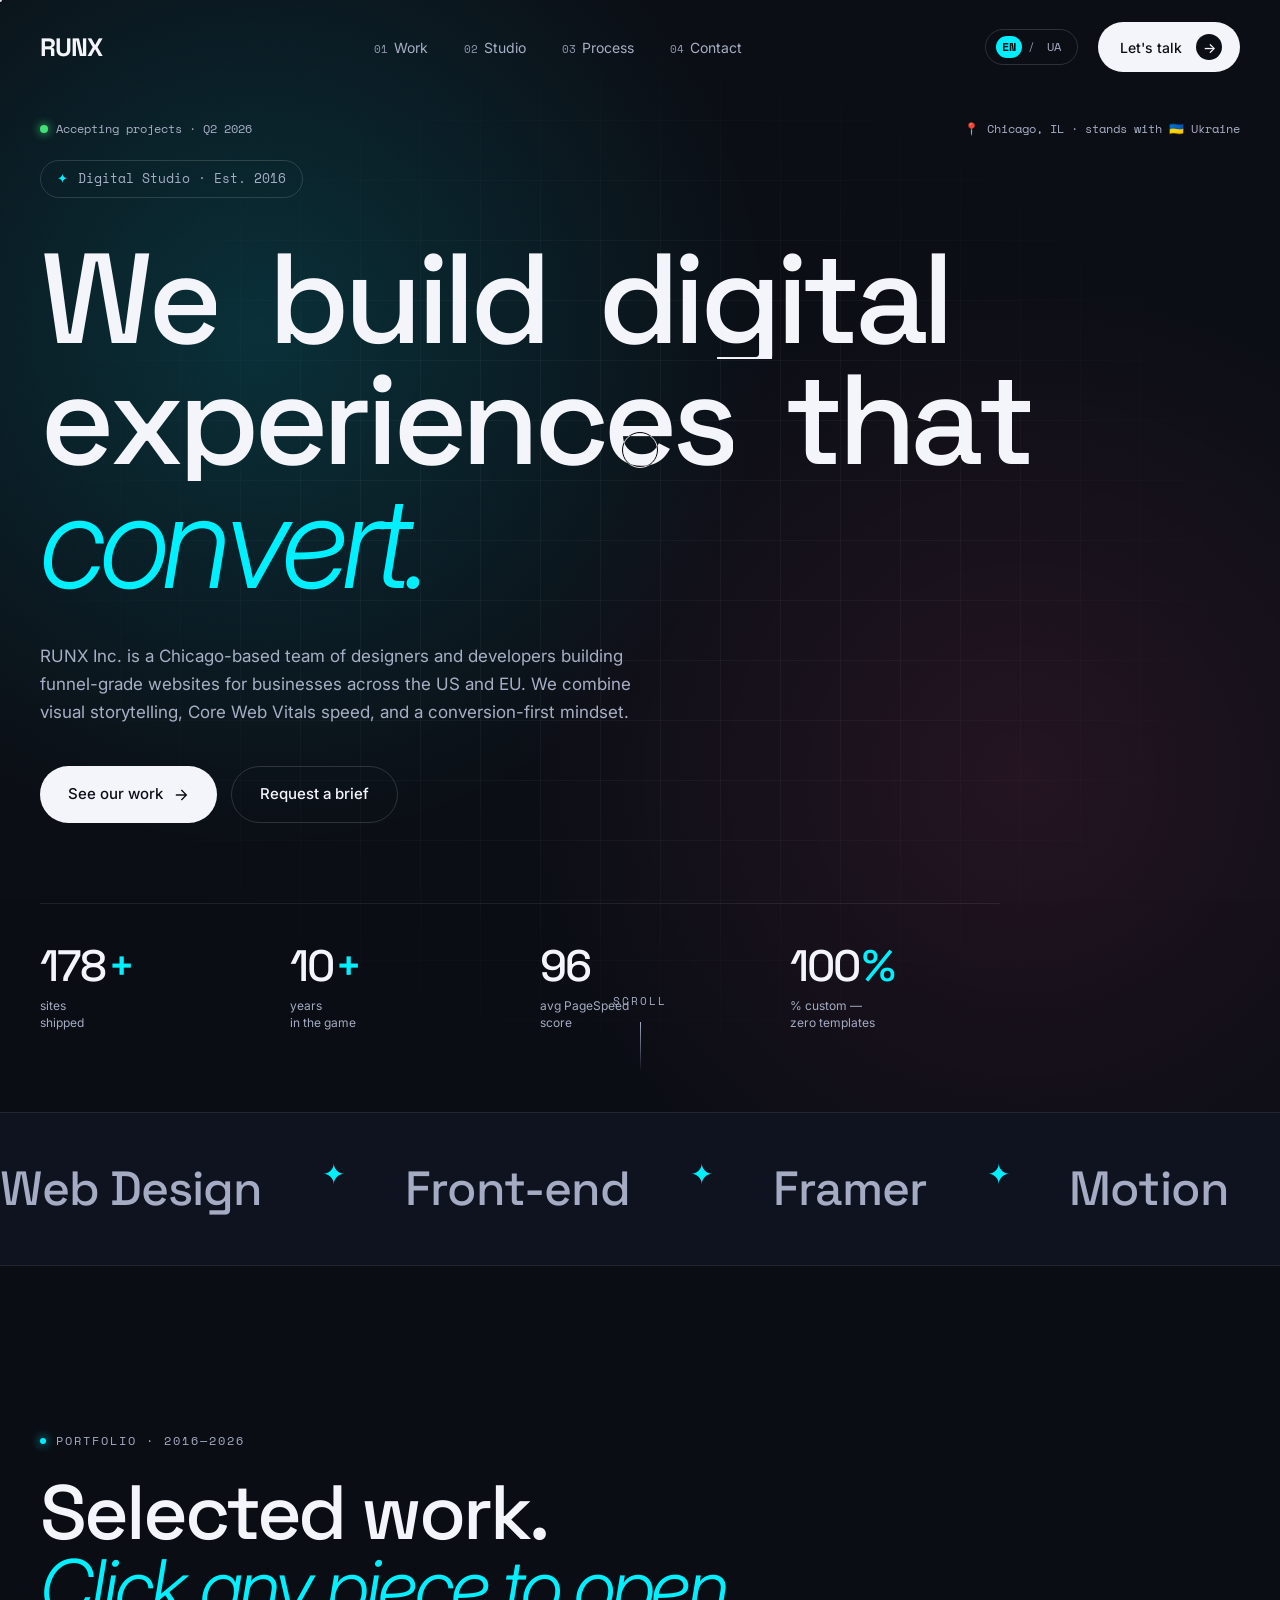
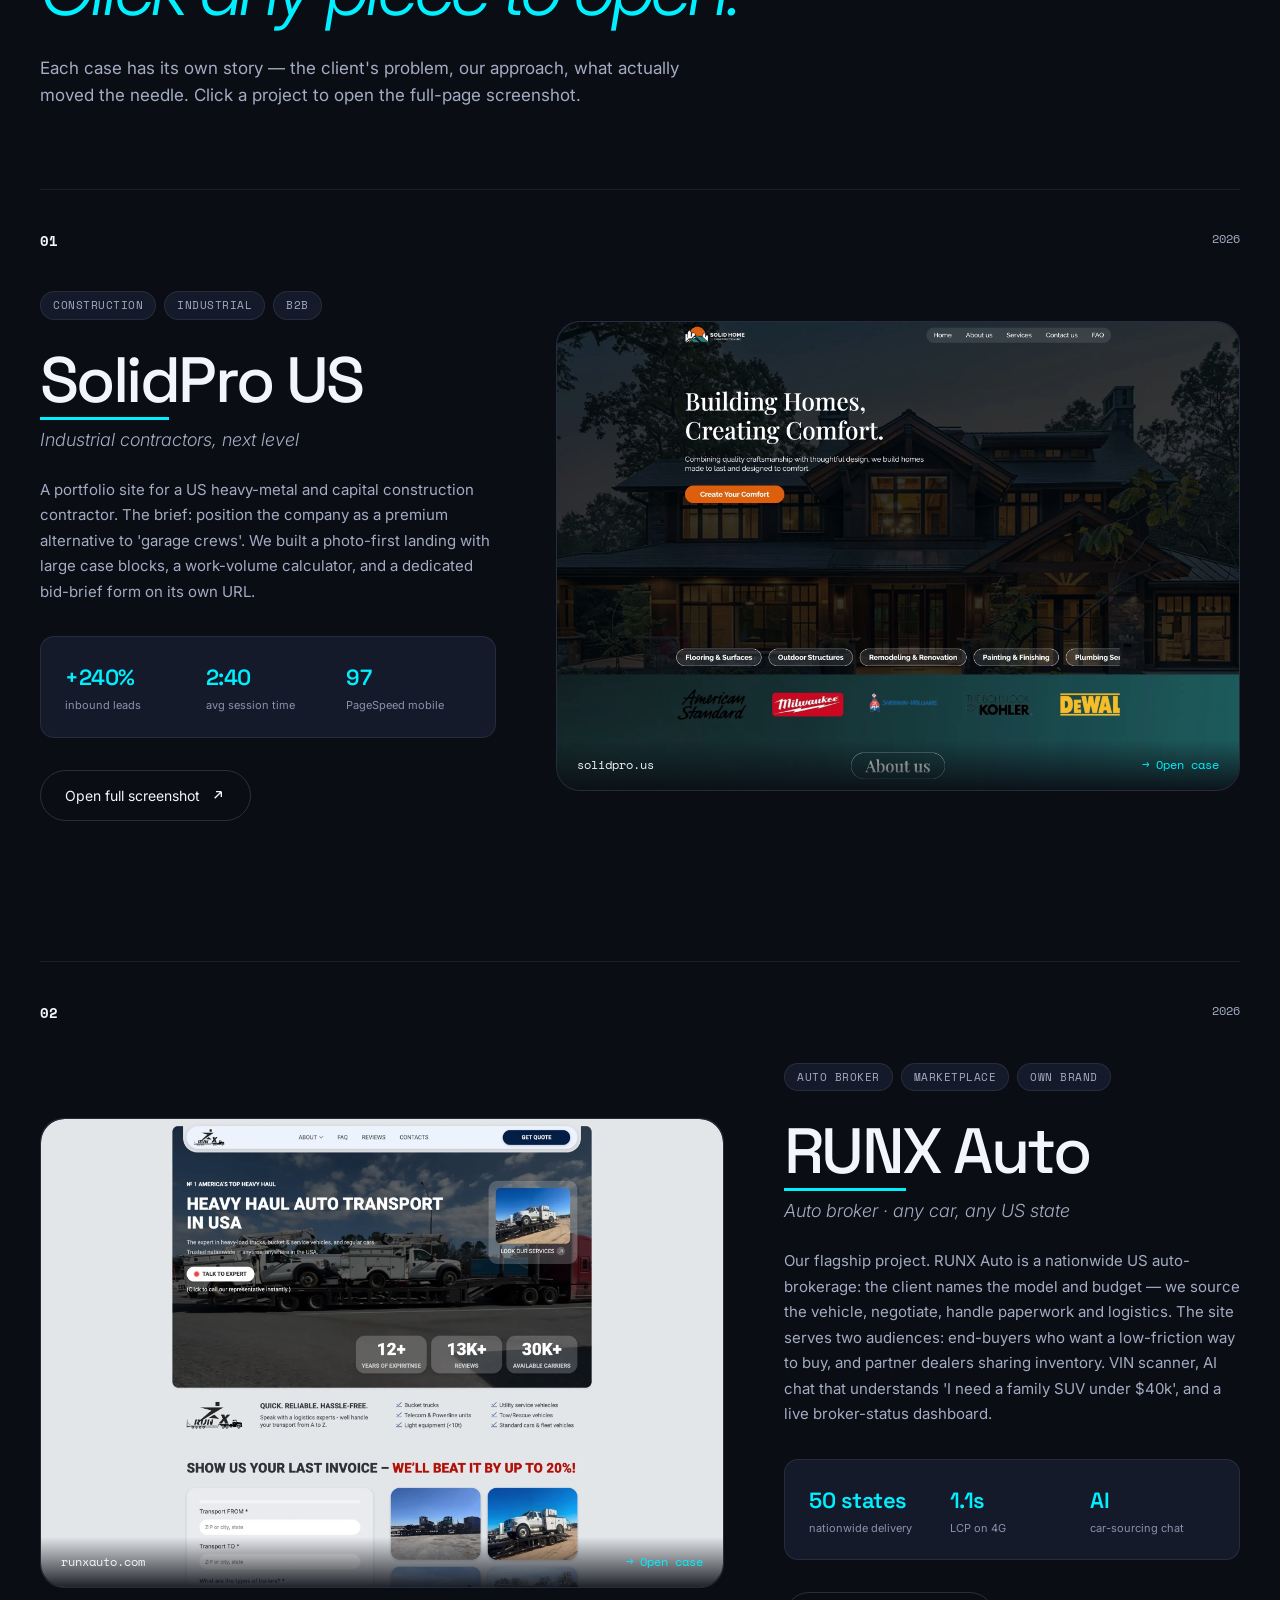
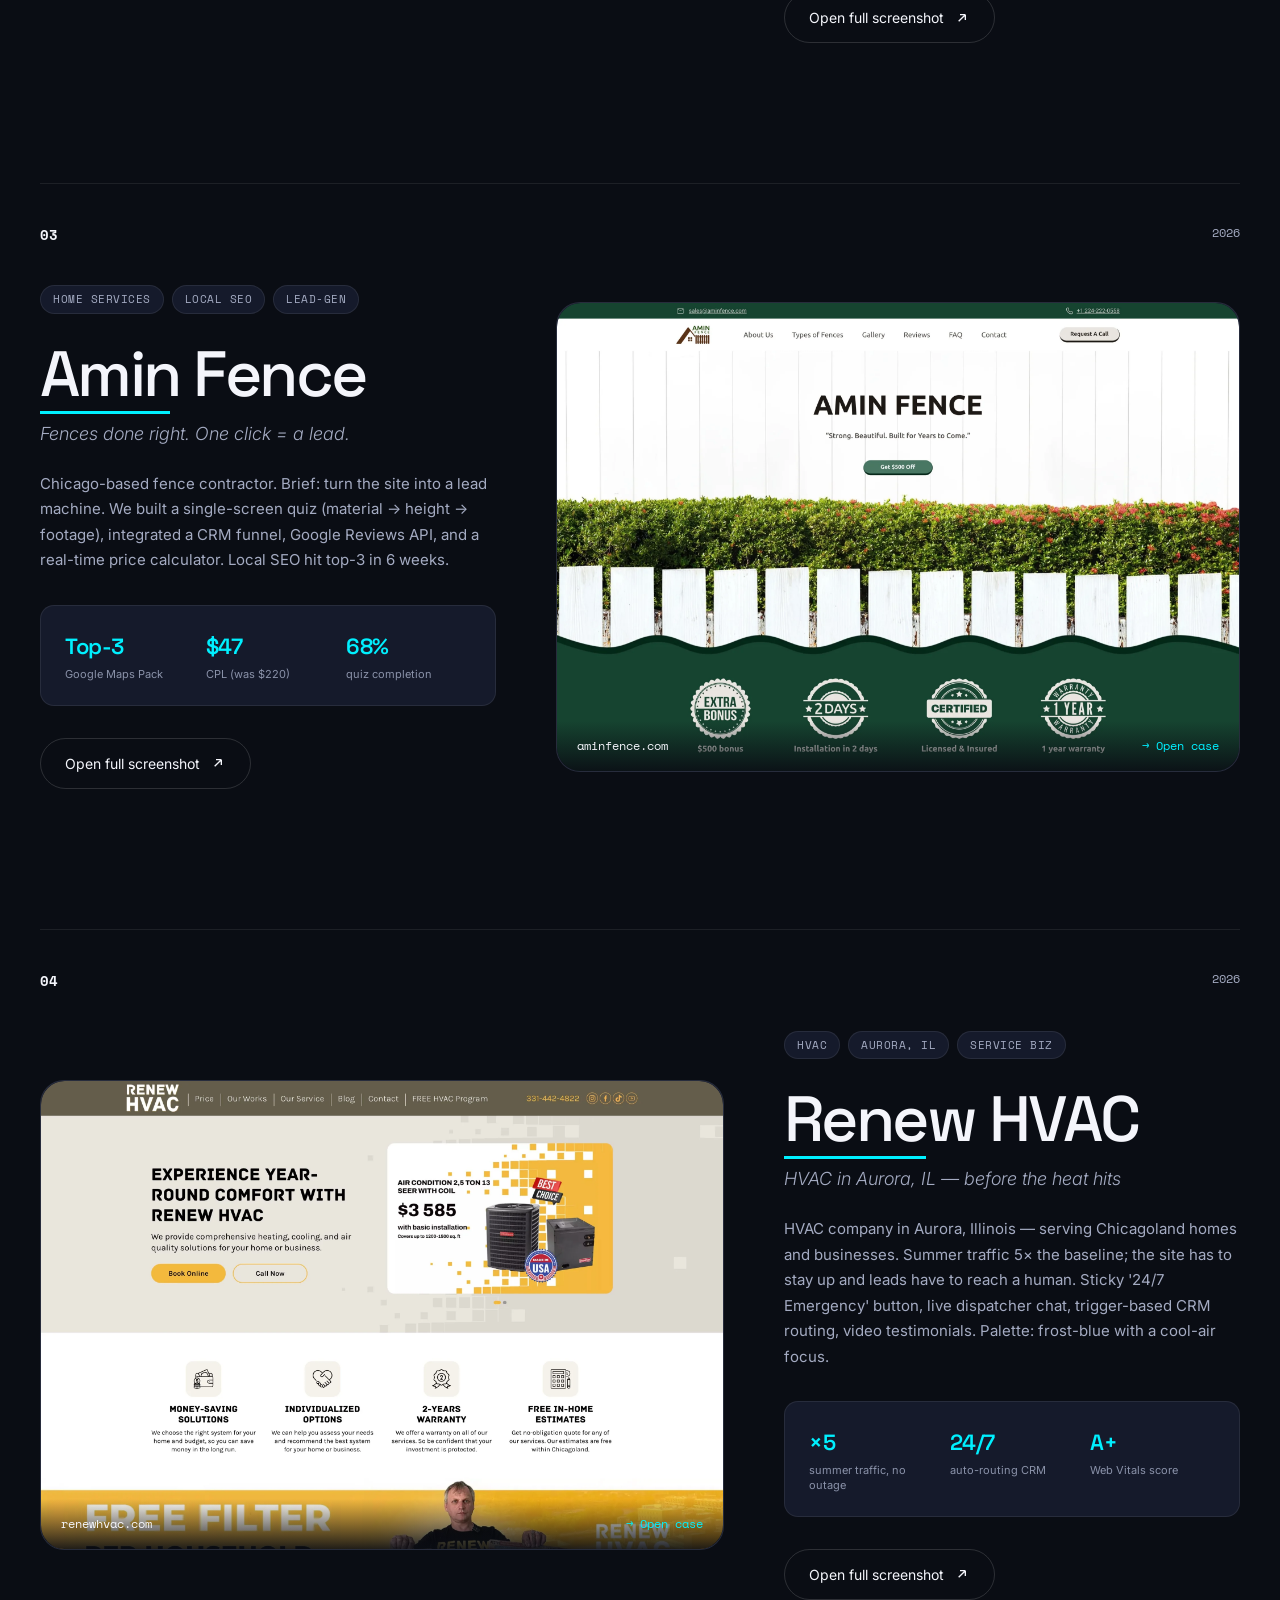
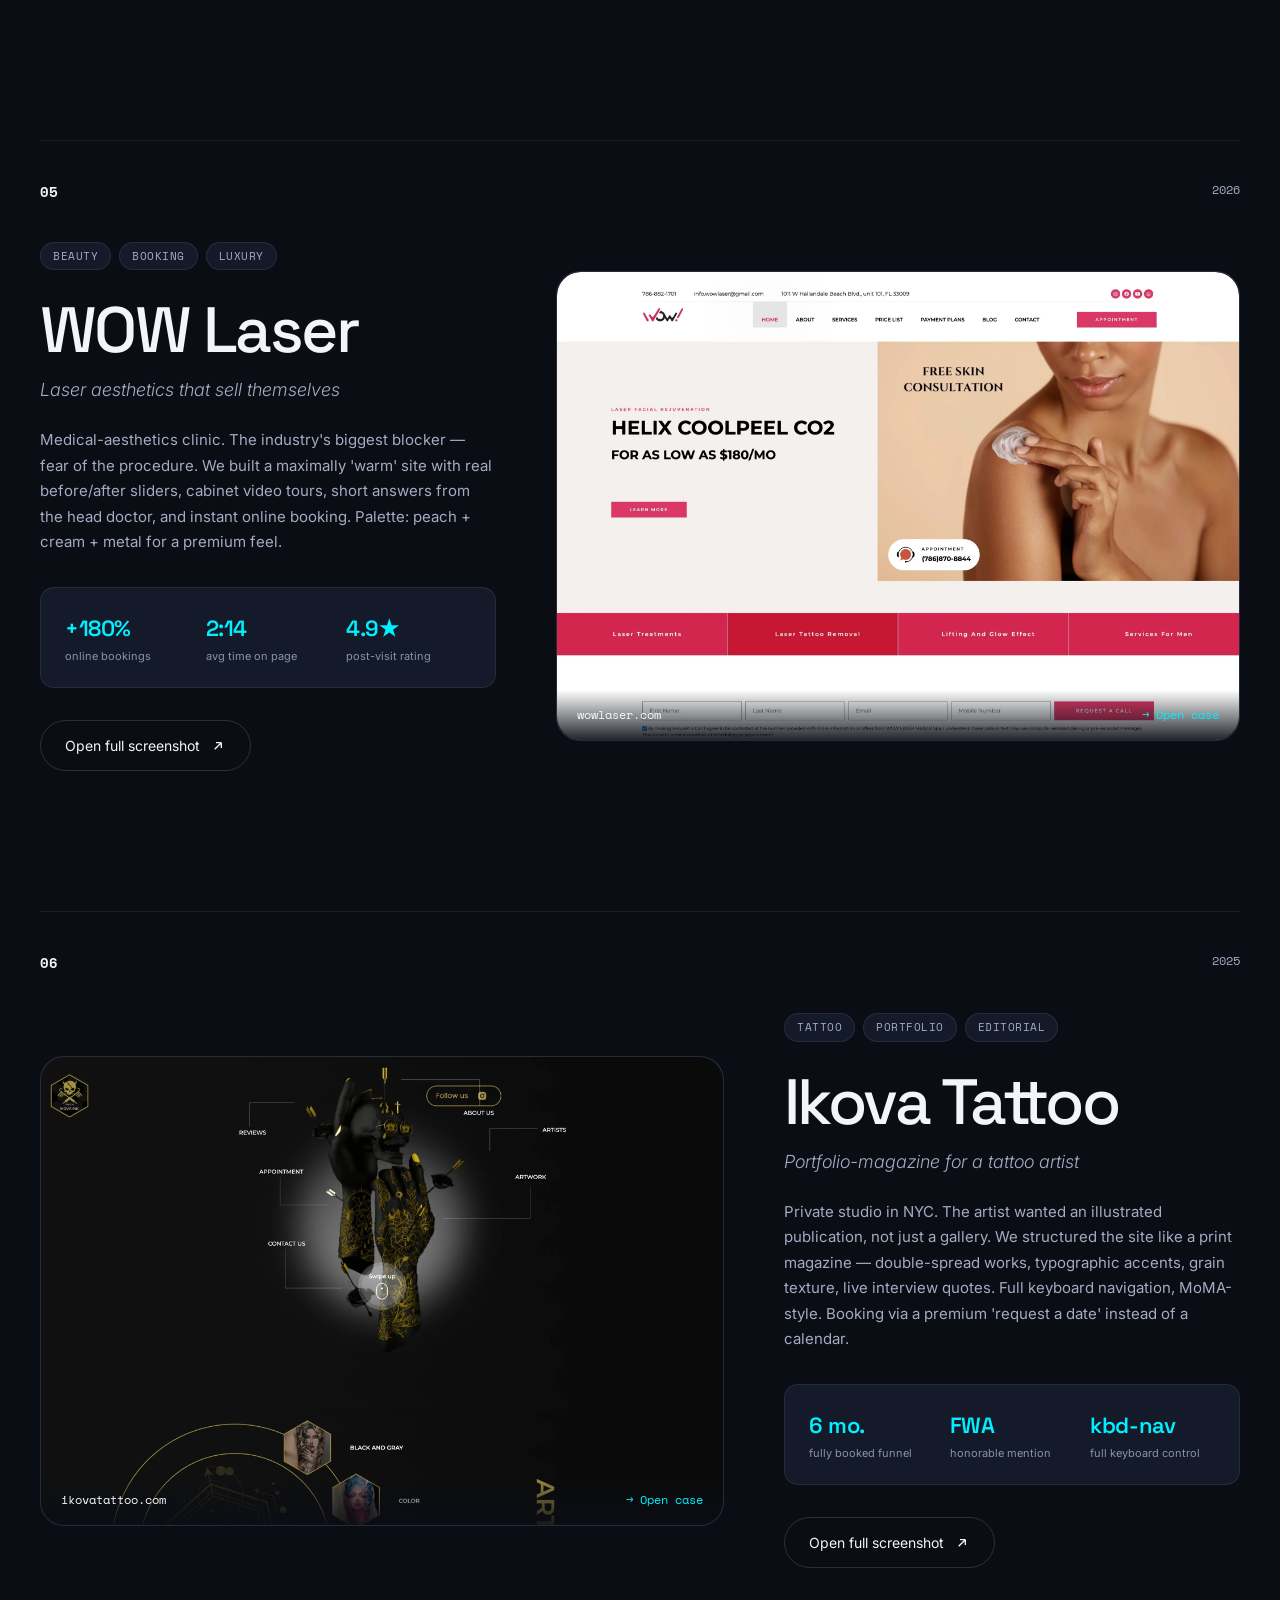
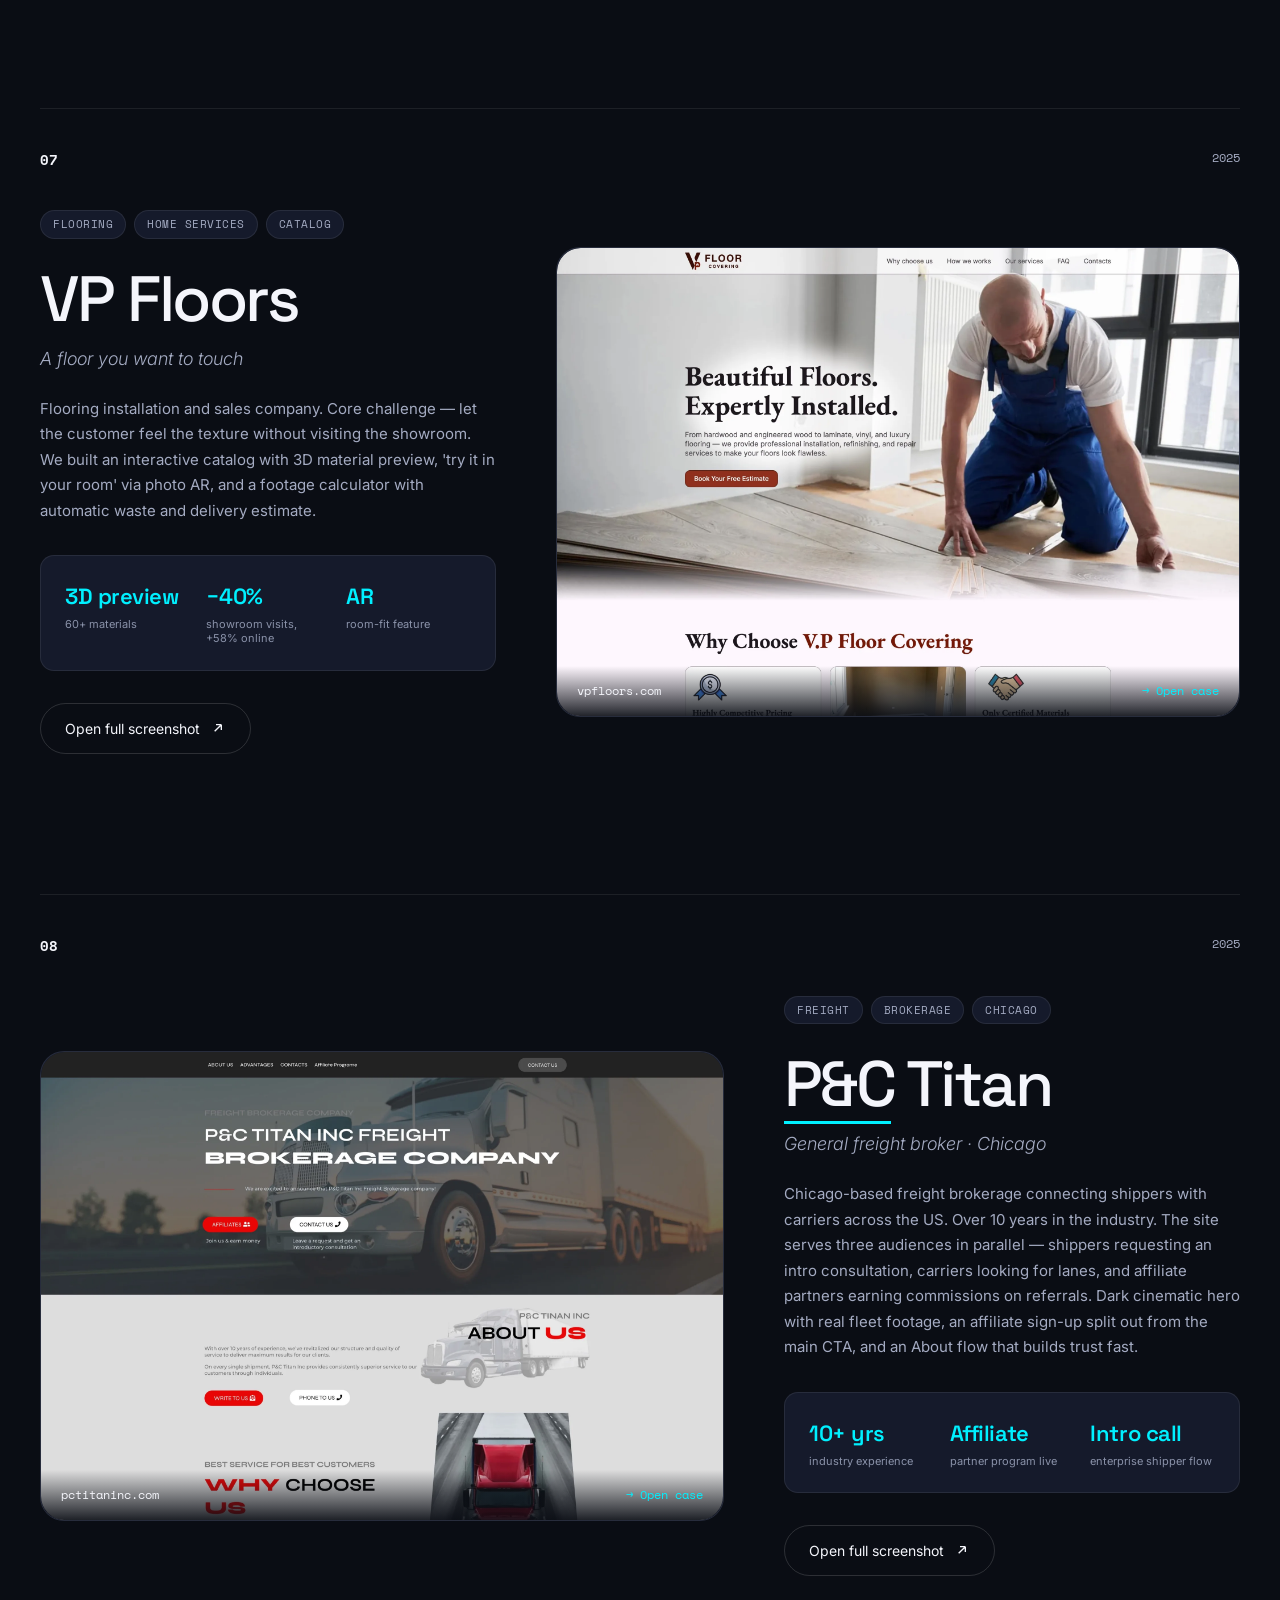
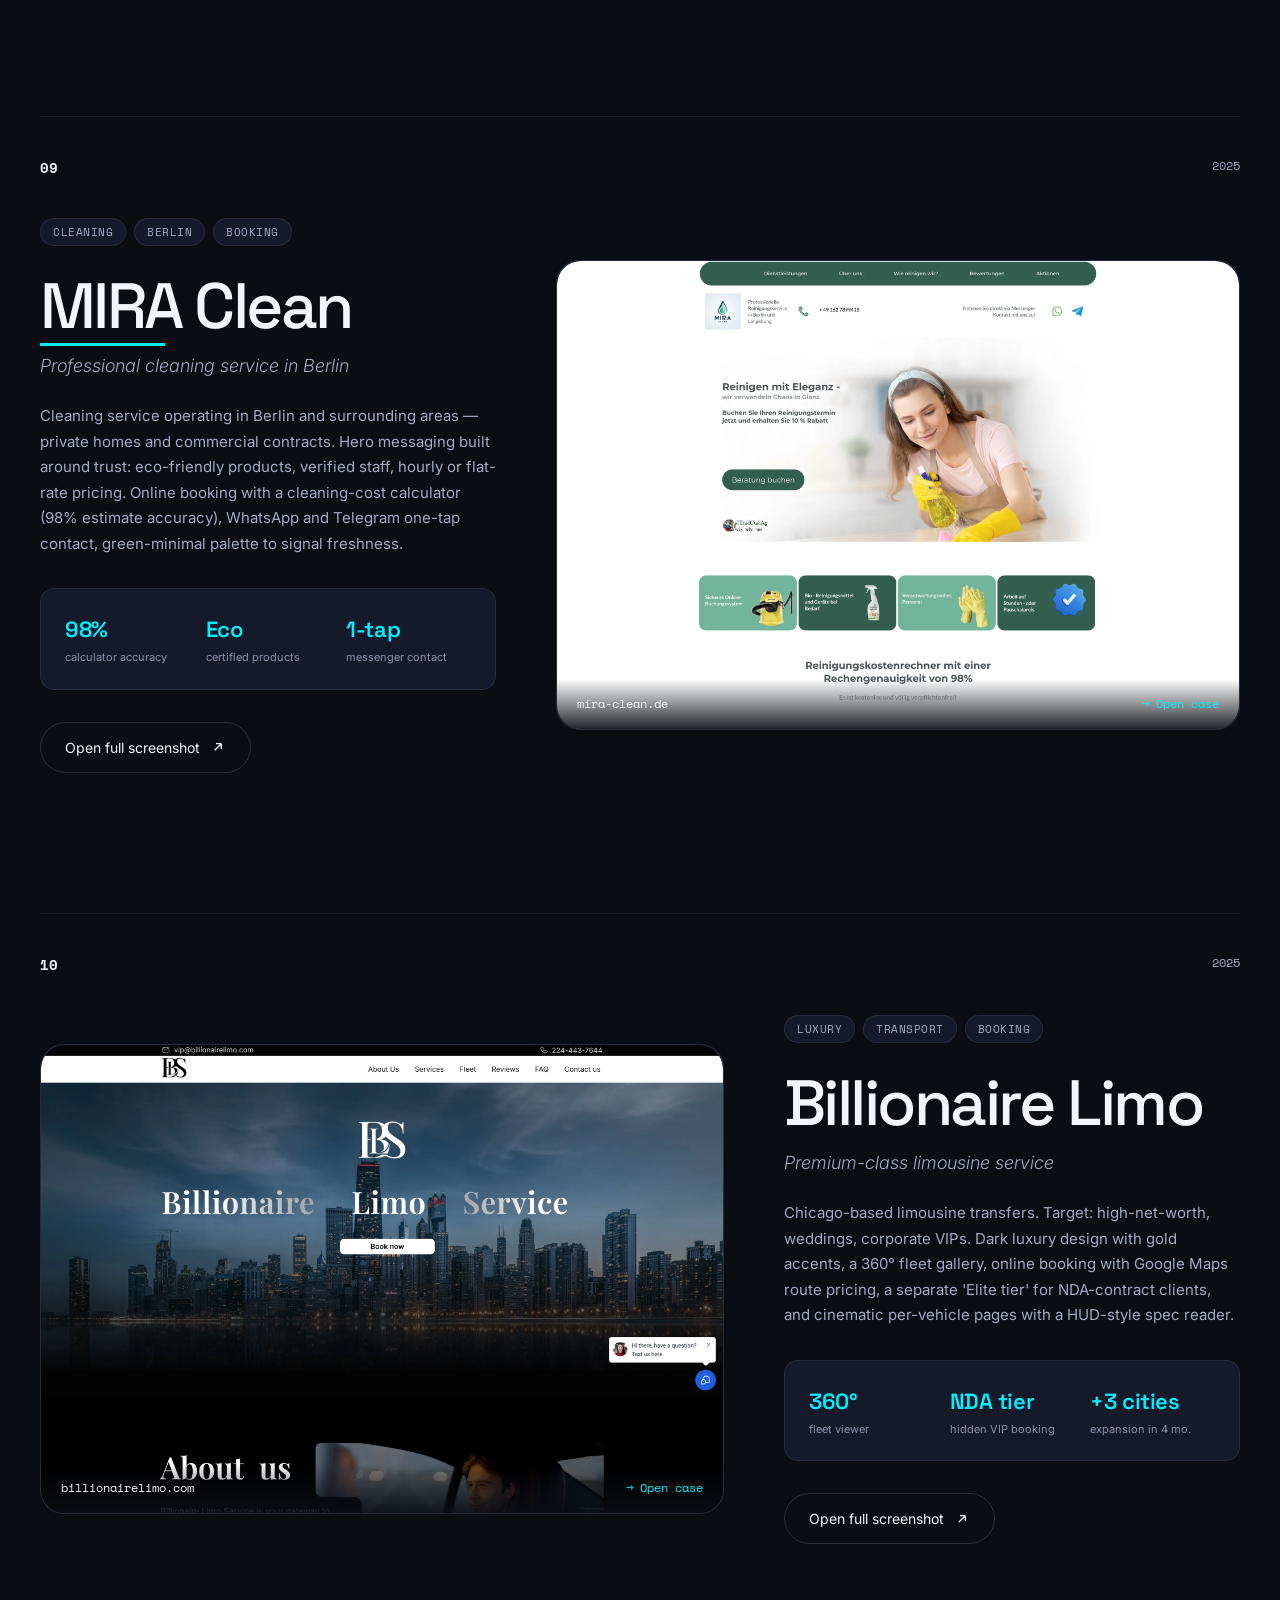
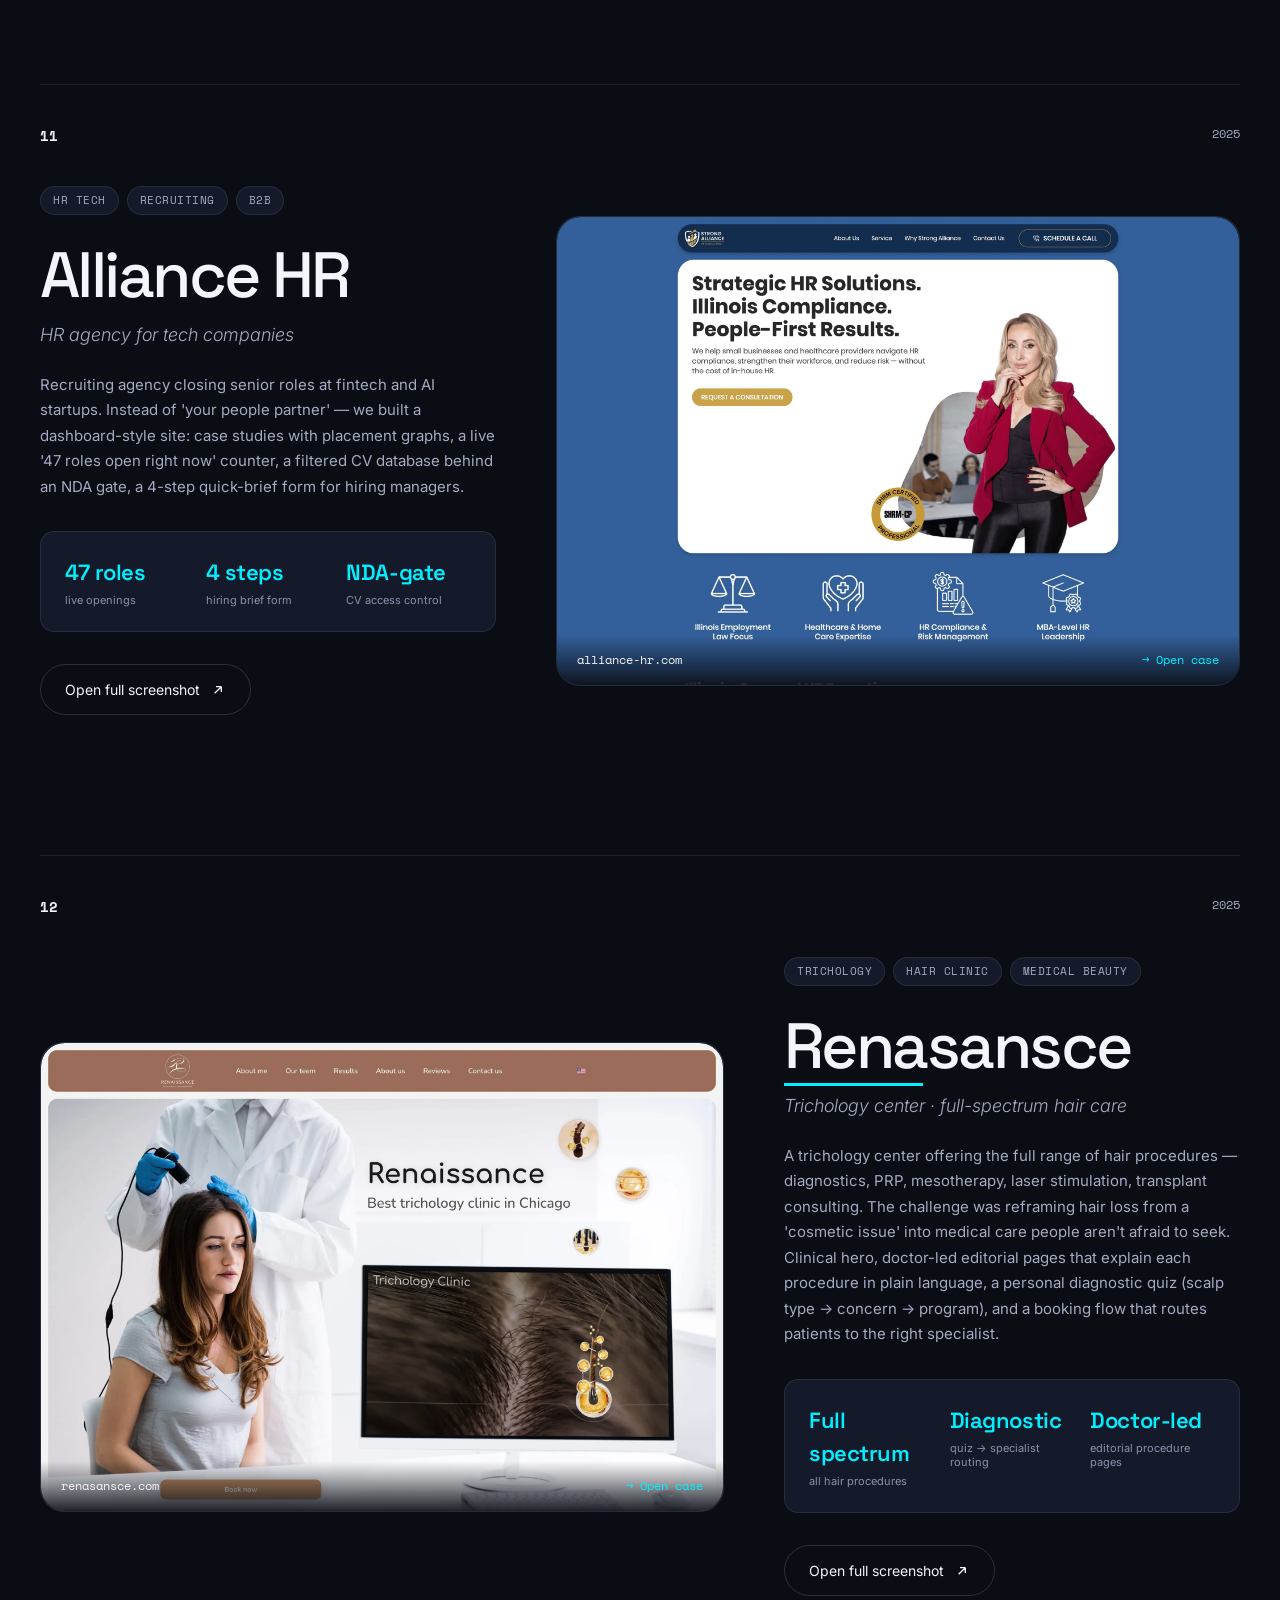
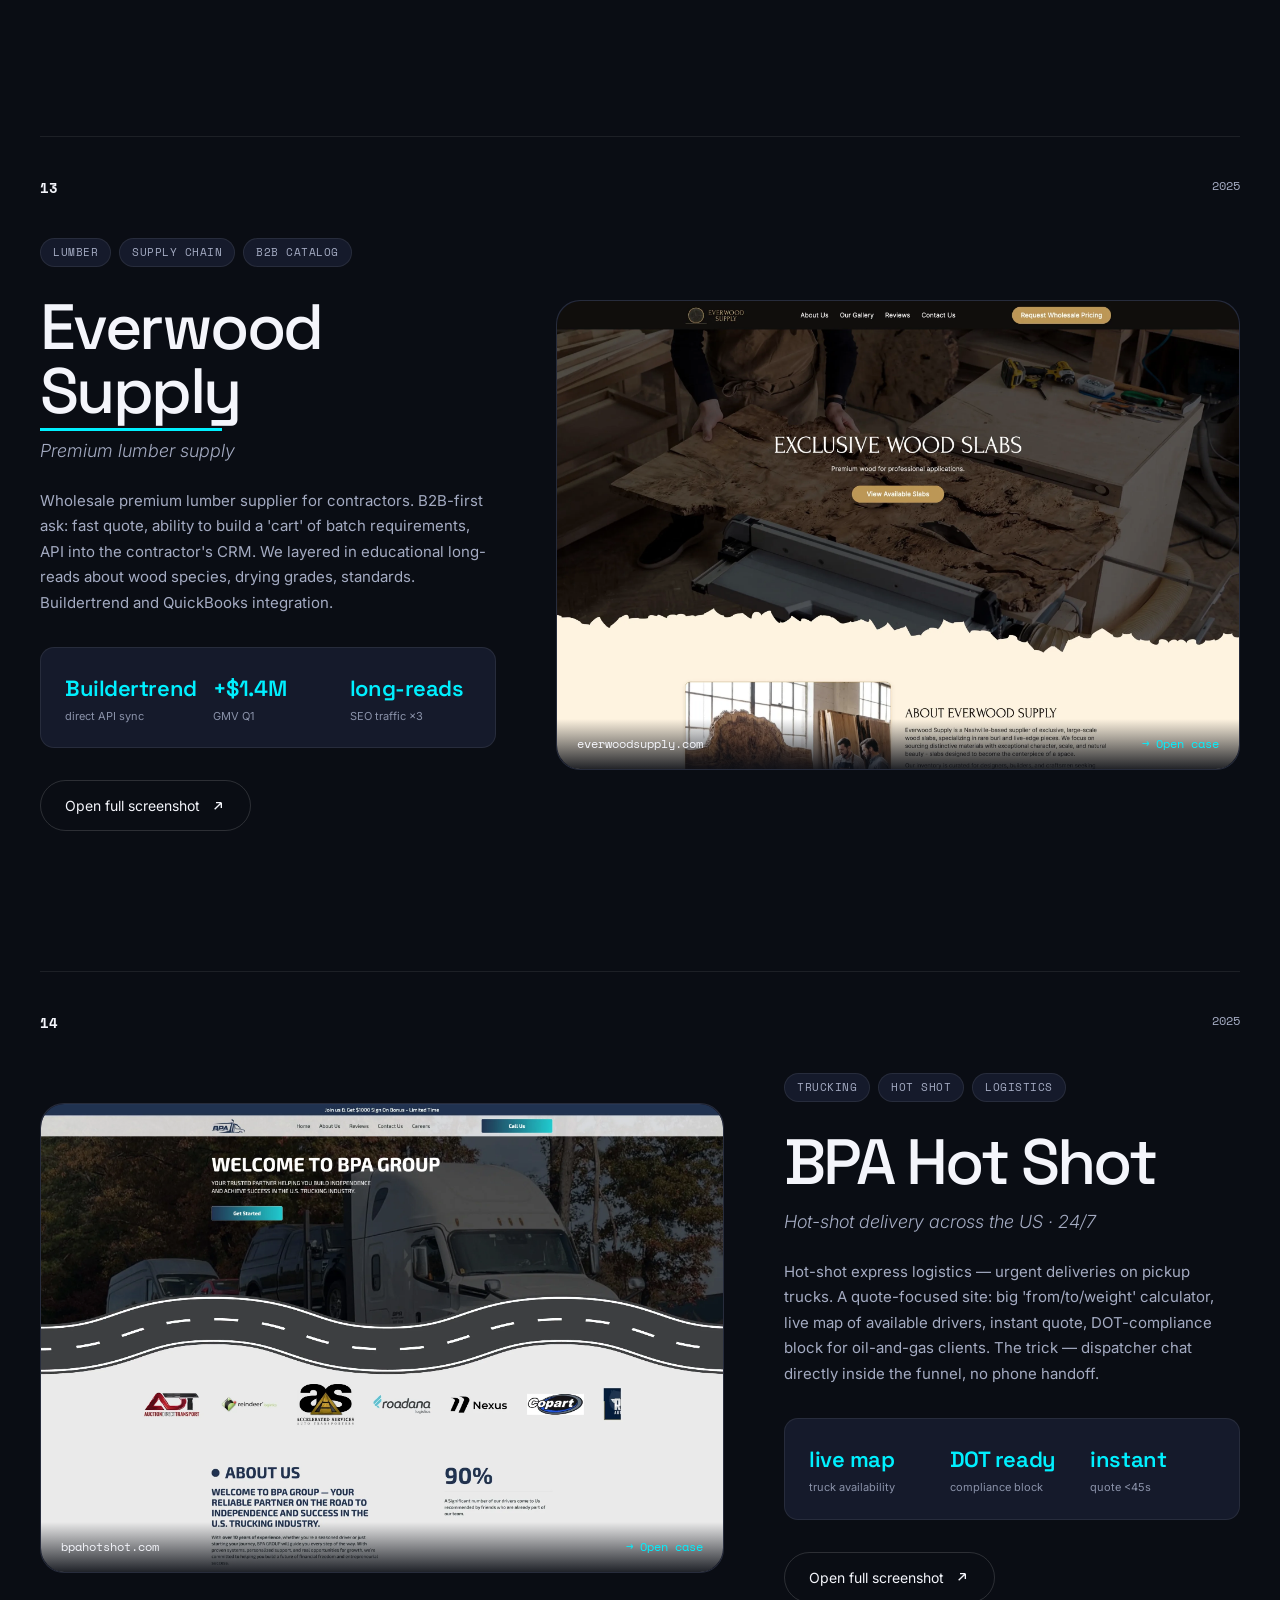
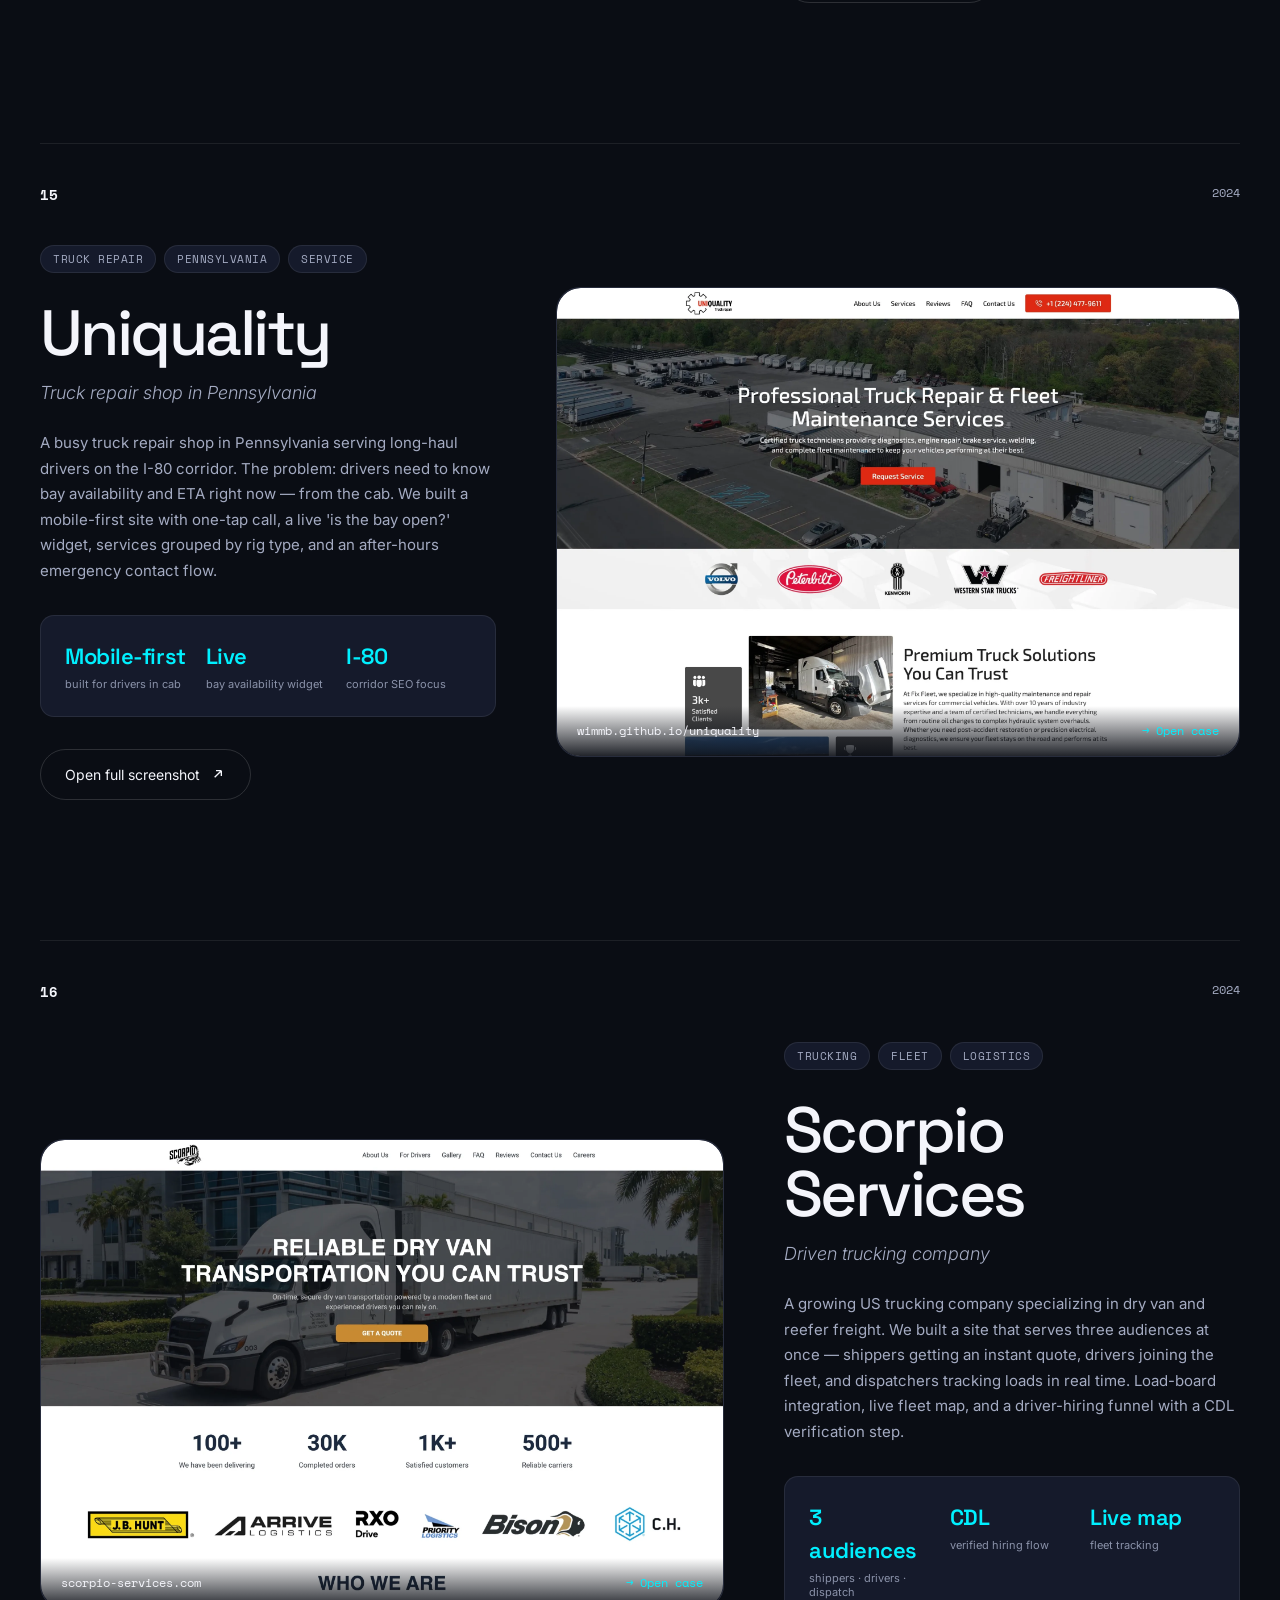
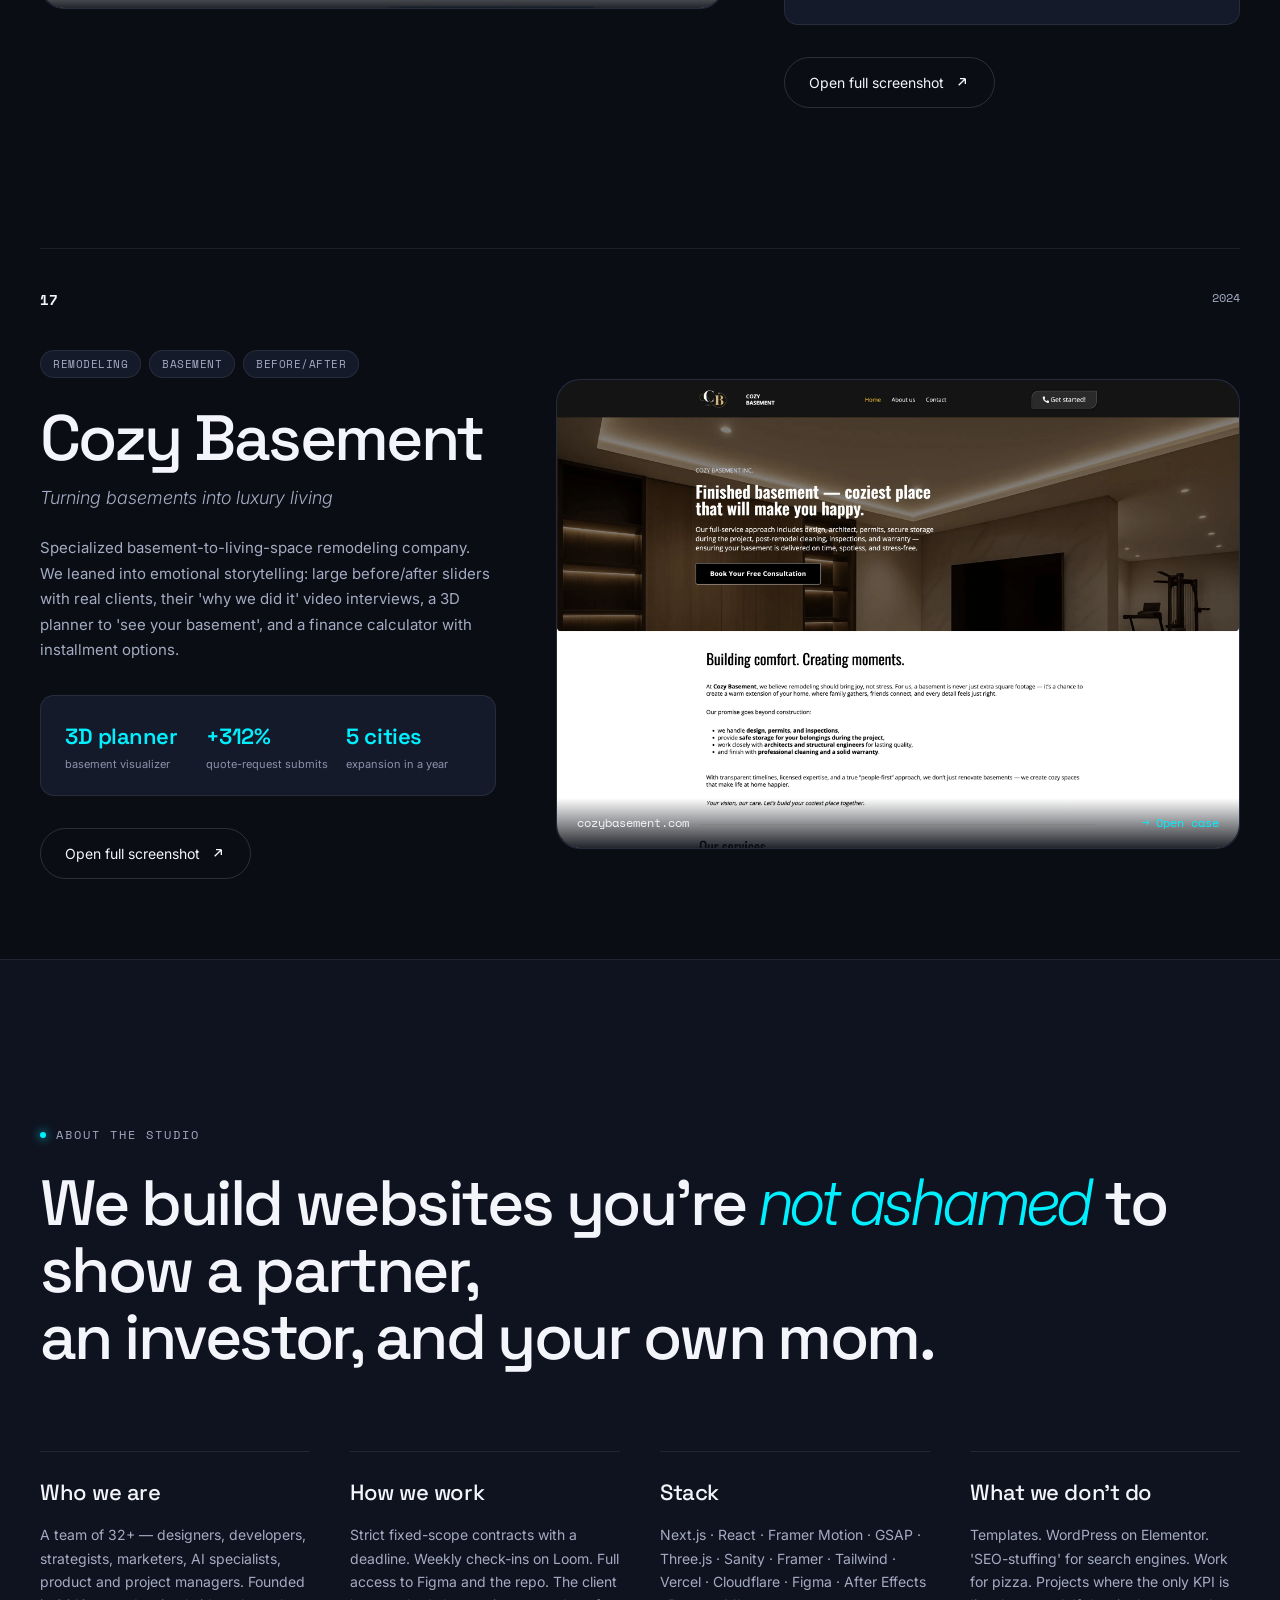
==== commit 9bd0f052: "Perf + a11y: WebP images, non-blocking fonts, contrast, focus-visible - Convert 17 screenshots from " ====
--- a/index.html
+++ b/index.html
@@ -7,7 +7,9 @@
     <meta name="description" content="RUNX is a Chicago-based digital studio building fast, beautiful, conversion-focused websites for US businesses since 2016." />
     <link rel="preconnect" href="https://fonts.googleapis.com" />
     <link rel="preconnect" href="https://fonts.gstatic.com" crossorigin />
-    <link href="https://fonts.googleapis.com/css2?family=Space+Grotesk:wght@300;400;500;600;700&family=Inter:wght@300;400;500;600;700;800;900&family=Space+Mono:wght@400;700&display=swap" rel="stylesheet" />
+    <link rel="preload" as="style" href="https://fonts.googleapis.com/css2?family=Space+Grotesk:wght@300;400;500;600;700&family=Inter:wght@300;400;500;600;700;800;900&family=Space+Mono:wght@400;700&display=swap" />
+    <link rel="stylesheet" href="https://fonts.googleapis.com/css2?family=Space+Grotesk:wght@300;400;500;600;700&family=Inter:wght@300;400;500;600;700;800;900&family=Space+Mono:wght@400;700&display=swap" media="print" onload="this.media='all'" />
+    <noscript><link rel="stylesheet" href="https://fonts.googleapis.com/css2?family=Space+Grotesk:wght@300;400;500;600;700&family=Inter:wght@300;400;500;600;700;800;900&family=Space+Mono:wght@400;700&display=swap" /></noscript>
     <link rel="stylesheet" href="styles.css" />
 </head>
 <body>
@@ -34,8 +36,8 @@
 
     <!-- Header -->
     <header class="header" id="header">
-        <a href="#" class="logo" data-cursor="link">
-            <svg viewBox="0 0 200 70" class="logo-svg" aria-label="RUNX">
+        <a href="#" class="logo" data-cursor="link" aria-label="RUNX Studio — back to top">
+            <svg viewBox="0 0 200 70" class="logo-svg" role="img" aria-hidden="true">
                 <text x="0" y="55" class="logo-text">RUNX</text>
             </svg>
         </a>
@@ -207,7 +209,7 @@
                     </div>
                     <div class="project-preview" data-cursor="view">
                         <div class="preview-wrap">
-                            <img src="images/solidpro.jpg" alt="SolidPro US" loading="lazy" />
+                            <img src="images/solidpro.webp" alt="SolidPro US" loading="lazy" />
                         </div>
                         <div class="preview-label">
                             <span>solidpro.us</span>
@@ -249,7 +251,7 @@
                     </div>
                     <div class="project-preview" data-cursor="view">
                         <div class="preview-wrap">
-                            <img src="images/runx-auto.jpg" alt="RUNX Auto" loading="lazy" />
+                            <img src="images/runx-auto.webp" alt="RUNX Auto" loading="lazy" />
                         </div>
                         <div class="preview-label">
                             <span>runxauto.com</span>
@@ -291,7 +293,7 @@
                     </div>
                     <div class="project-preview" data-cursor="view">
                         <div class="preview-wrap">
-                            <img src="images/amin-fence.jpg" alt="Amin Fence" loading="lazy" />
+                            <img src="images/amin-fence.webp" alt="Amin Fence" loading="lazy" />
                         </div>
                         <div class="preview-label">
                             <span>aminfence.com</span>
@@ -333,7 +335,7 @@
                     </div>
                     <div class="project-preview" data-cursor="view">
                         <div class="preview-wrap">
-                            <img src="images/renew-hvac.jpg" alt="Renew HVAC" loading="lazy" />
+                            <img src="images/renew-hvac.webp" alt="Renew HVAC" loading="lazy" />
                         </div>
                         <div class="preview-label">
                             <span>renewhvac.com</span>
@@ -375,7 +377,7 @@
                     </div>
                     <div class="project-preview" data-cursor="view">
                         <div class="preview-wrap">
-                            <img src="images/wow-laser.jpg" alt="WOW Laser" loading="lazy" />
+                            <img src="images/wow-laser.webp" alt="WOW Laser" loading="lazy" />
                         </div>
                         <div class="preview-label">
                             <span>wowlaser.com</span>
@@ -417,7 +419,7 @@
                     </div>
                     <div class="project-preview" data-cursor="view">
                         <div class="preview-wrap">
-                            <img src="images/ikova-tattoo.jpg" alt="Ikova Tattoo" loading="lazy" />
+                            <img src="images/ikova-tattoo.webp" alt="Ikova Tattoo" loading="lazy" />
                         </div>
                         <div class="preview-label">
                             <span>ikovatattoo.com</span>
@@ -459,7 +461,7 @@
                     </div>
                     <div class="project-preview" data-cursor="view">
                         <div class="preview-wrap">
-                            <img src="images/vp-floors.jpg" alt="VP Floors" loading="lazy" />
+                            <img src="images/vp-floors.webp" alt="VP Floors" loading="lazy" />
                         </div>
                         <div class="preview-label">
                             <span>vpfloors.com</span>
@@ -501,7 +503,7 @@
                     </div>
                     <div class="project-preview" data-cursor="view">
                         <div class="preview-wrap">
-                            <img src="images/pctitan.jpg" alt="P&C Titan Freight" loading="lazy" />
+                            <img src="images/pctitan.webp" alt="P&C Titan Freight" loading="lazy" />
                         </div>
                         <div class="preview-label">
                             <span>pctitaninc.com</span>
@@ -543,7 +545,7 @@
                     </div>
                     <div class="project-preview" data-cursor="view">
                         <div class="preview-wrap">
-                            <img src="images/mira-clean.jpg" alt="MIRA Clean" loading="lazy" />
+                            <img src="images/mira-clean.webp" alt="MIRA Clean" loading="lazy" />
                         </div>
                         <div class="preview-label">
                             <span>mira-clean.de</span>
@@ -585,7 +587,7 @@
                     </div>
                     <div class="project-preview" data-cursor="view">
                         <div class="preview-wrap">
-                            <img src="images/billionaire-limo.jpg" alt="Billionaire Limo" loading="lazy" />
+                            <img src="images/billionaire-limo.webp" alt="Billionaire Limo" loading="lazy" />
                         </div>
                         <div class="preview-label">
                             <span>billionairelimo.com</span>
@@ -627,7 +629,7 @@
                     </div>
                     <div class="project-preview" data-cursor="view">
                         <div class="preview-wrap">
-                            <img src="images/alliance-hr.jpg" alt="Alliance HR" loading="lazy" />
+                            <img src="images/alliance-hr.webp" alt="Alliance HR" loading="lazy" />
                         </div>
                         <div class="preview-label">
                             <span>alliance-hr.com</span>
@@ -669,7 +671,7 @@
                     </div>
                     <div class="project-preview" data-cursor="view">
                         <div class="preview-wrap">
-                            <img src="images/renasansce.jpg" alt="Renasansce" loading="lazy" />
+                            <img src="images/renasansce.webp" alt="Renasansce" loading="lazy" />
                         </div>
                         <div class="preview-label">
                             <span>renasansce.com</span>
@@ -711,7 +713,7 @@
                     </div>
                     <div class="project-preview" data-cursor="view">
                         <div class="preview-wrap">
-                            <img src="images/everwood-supply.jpg" alt="Everwood Supply" loading="lazy" />
+                            <img src="images/everwood-supply.webp" alt="Everwood Supply" loading="lazy" />
                         </div>
                         <div class="preview-label">
                             <span>everwoodsupply.com</span>
@@ -753,7 +755,7 @@
                     </div>
                     <div class="project-preview" data-cursor="view">
                         <div class="preview-wrap">
-                            <img src="images/bpa-hotshot.jpg" alt="BPA Hot Shot" loading="lazy" />
+                            <img src="images/bpa-hotshot.webp" alt="BPA Hot Shot" loading="lazy" />
                         </div>
                         <div class="preview-label">
                             <span>bpahotshot.com</span>
@@ -795,7 +797,7 @@
                     </div>
                     <div class="project-preview" data-cursor="view">
                         <div class="preview-wrap">
-                            <img src="images/uniquality.jpg" alt="Uniquality" loading="lazy" />
+                            <img src="images/uniquality.webp" alt="Uniquality" loading="lazy" />
                         </div>
                         <div class="preview-label">
                             <span>wimmb.github.io/uniquality</span>
@@ -837,7 +839,7 @@
                     </div>
                     <div class="project-preview" data-cursor="view">
                         <div class="preview-wrap">
-                            <img src="images/scorpio-services.jpg" alt="Scorpio Services" loading="lazy" />
+                            <img src="images/scorpio-services.webp" alt="Scorpio Services" loading="lazy" />
                         </div>
                         <div class="preview-label">
                             <span>scorpio-services.com</span>
@@ -879,7 +881,7 @@
                     </div>
                     <div class="project-preview" data-cursor="view">
                         <div class="preview-wrap">
-                            <img src="images/cozy-basement.jpg" alt="Cozy Basement" loading="lazy" />
+                            <img src="images/cozy-basement.webp" alt="Cozy Basement" loading="lazy" />
                         </div>
                         <div class="preview-label">
                             <span>cozybasement.com</span>
--- a/styles.css
+++ b/styles.css
@@ -10,8 +10,8 @@
     --line: rgba(255, 255, 255, 0.08);
     --line-strong: rgba(255, 255, 255, 0.14);
     --text: #F4F5FB;
-    --text-dim: #9099B0;
-    --text-muted: #5E6680;
+    --text-dim: #A4ABC2;
+    --text-muted: #8A92A9;
     --accent: #00F0FF;
     --accent-2: #FFD93D;
     --accent-3: #FF4D8D;
@@ -43,6 +43,13 @@
 button { font: inherit; cursor: none; border: 0; background: transparent; color: inherit; }
 input, textarea { font: inherit; color: inherit; background: transparent; border: 0; outline: 0; }
 ::selection { background: var(--accent); color: var(--bg); }
+
+*:focus { outline: none; }
+*:focus-visible {
+    outline: 2px solid var(--accent);
+    outline-offset: 3px;
+    border-radius: 4px;
+}
 
 /* ========== Noise ========== */
 .noise {
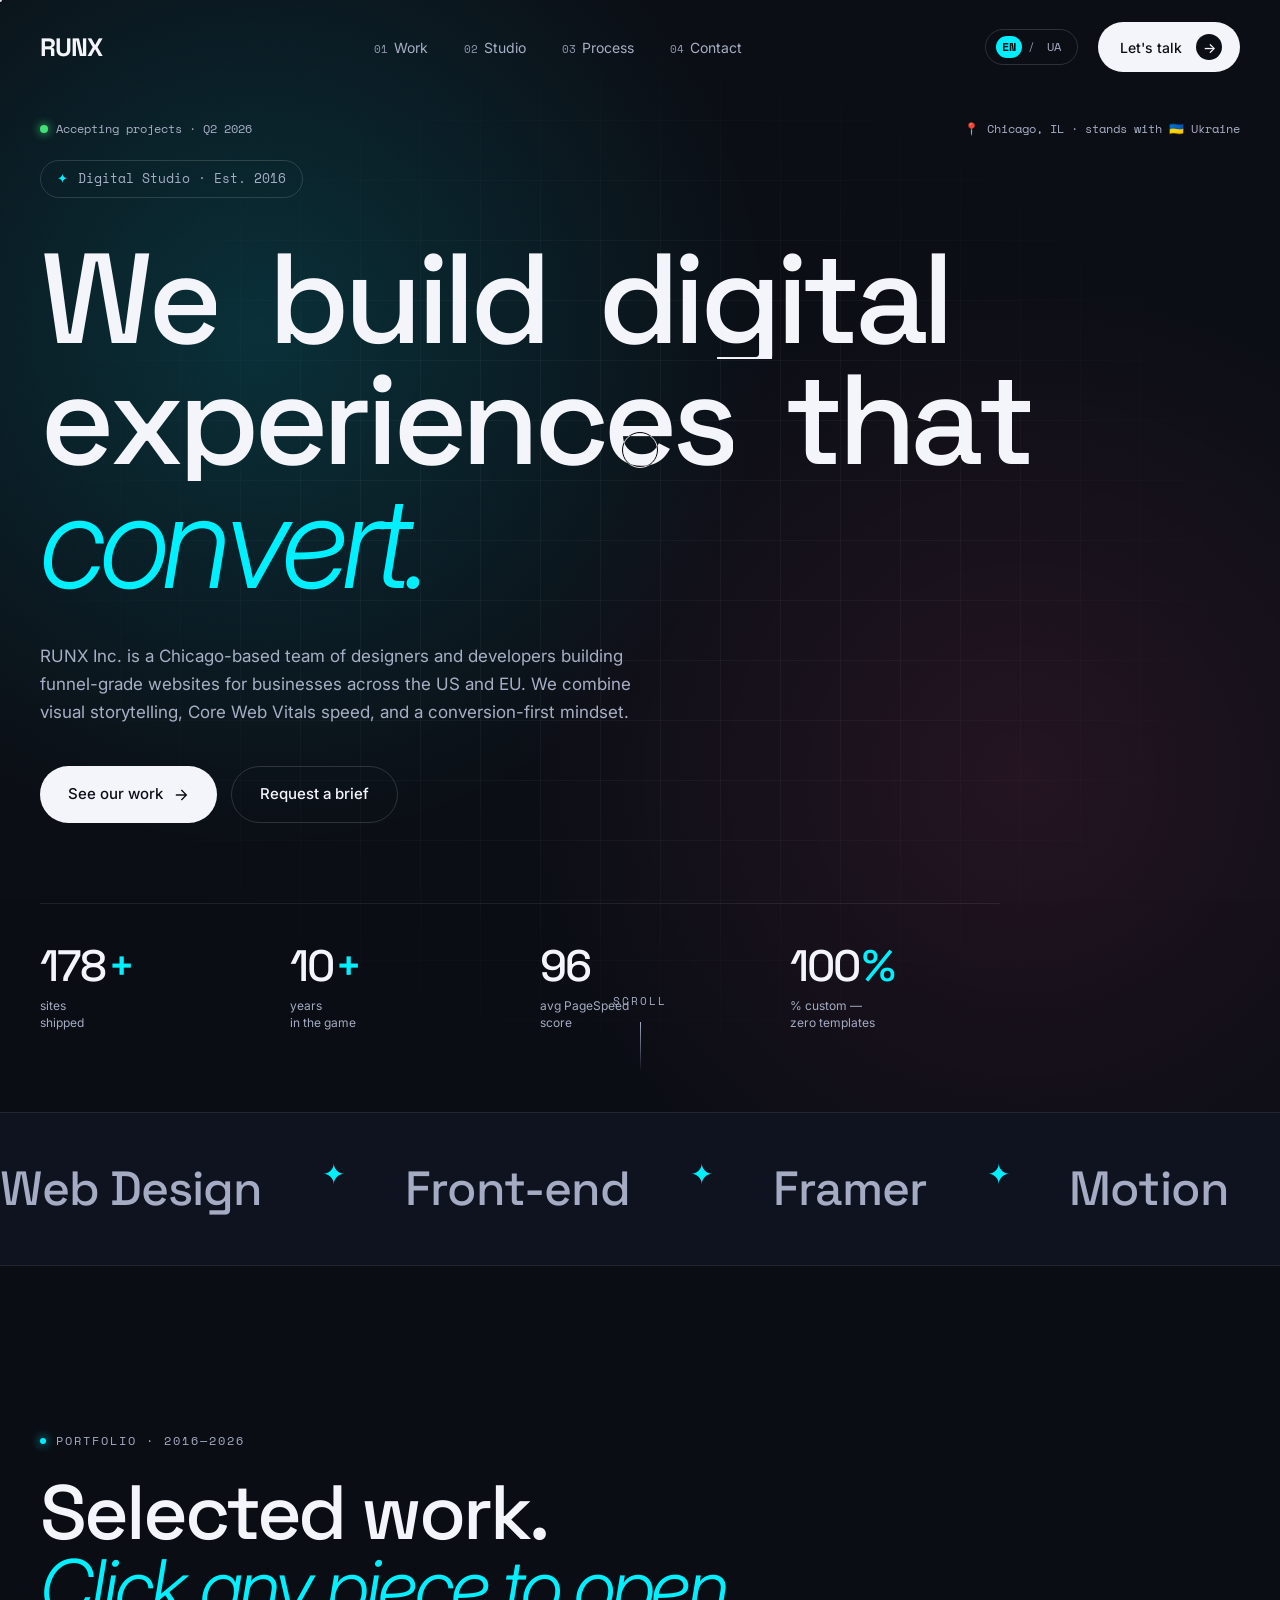
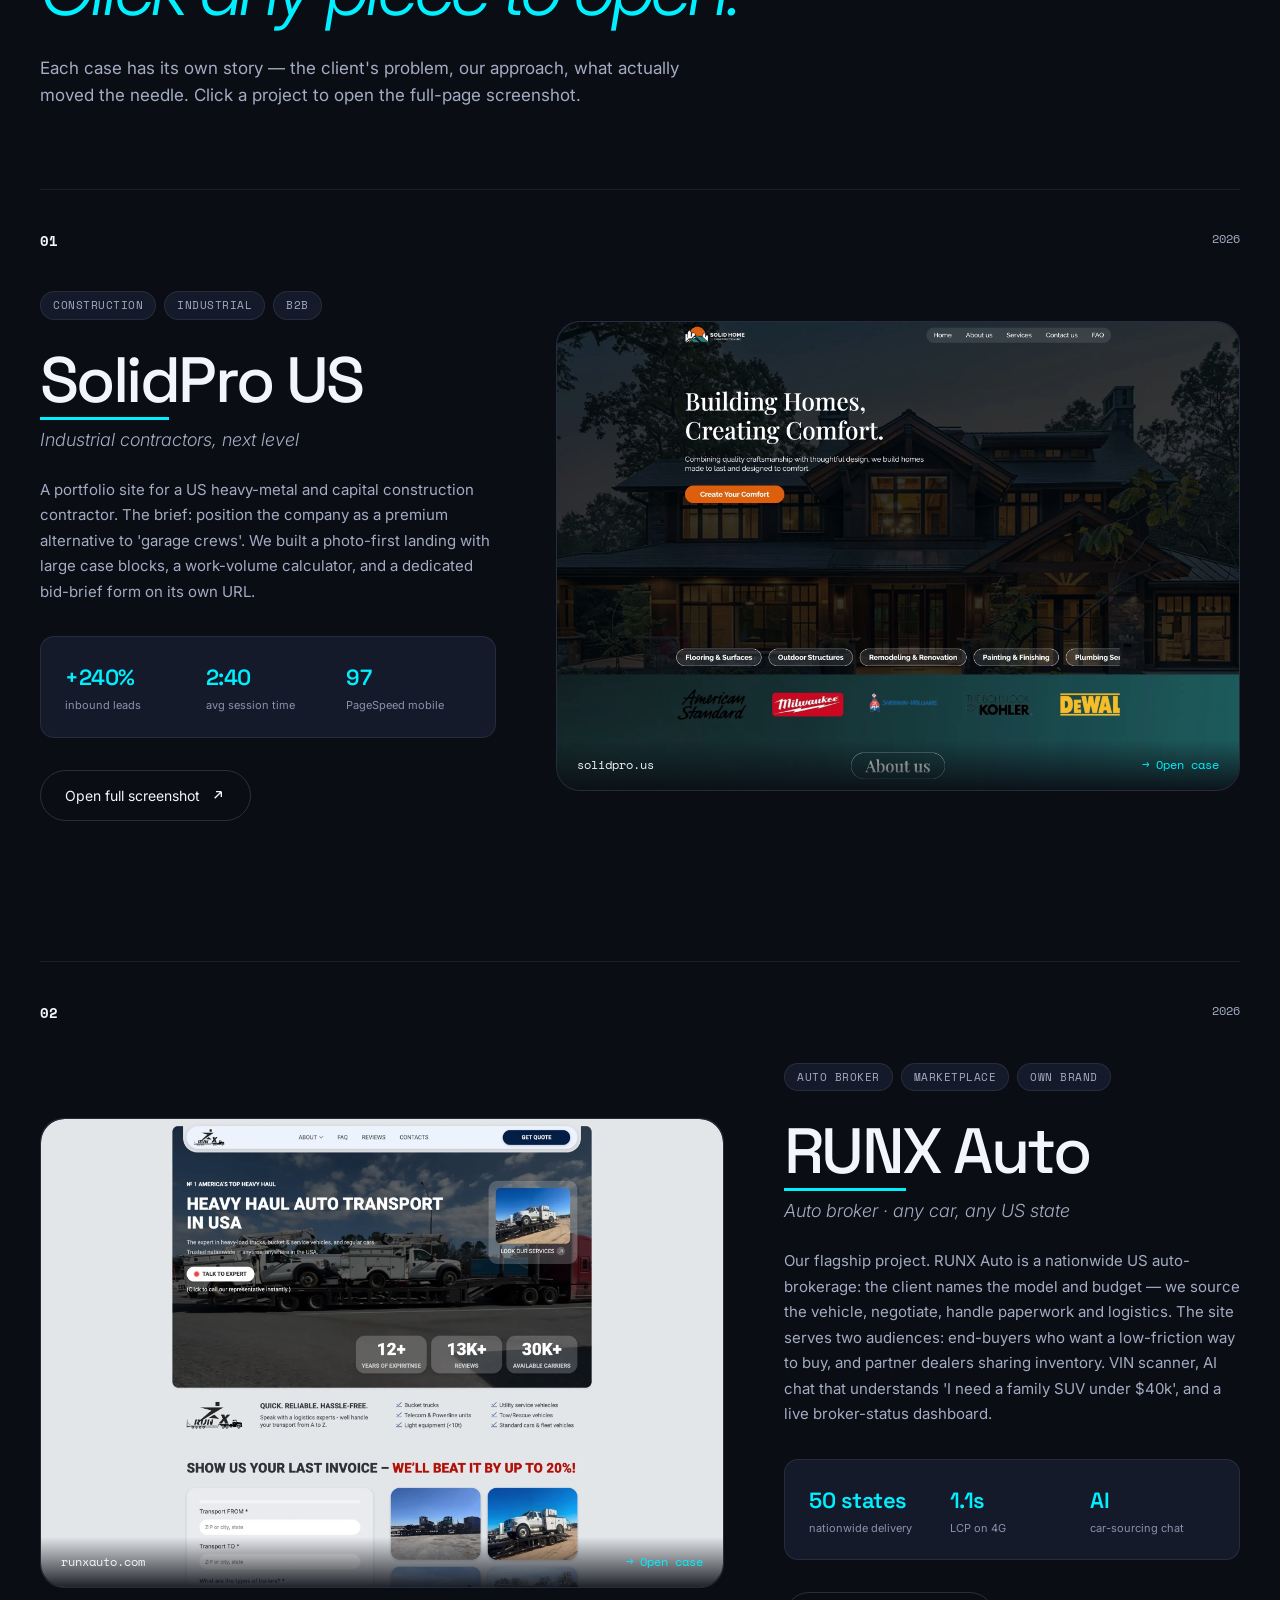
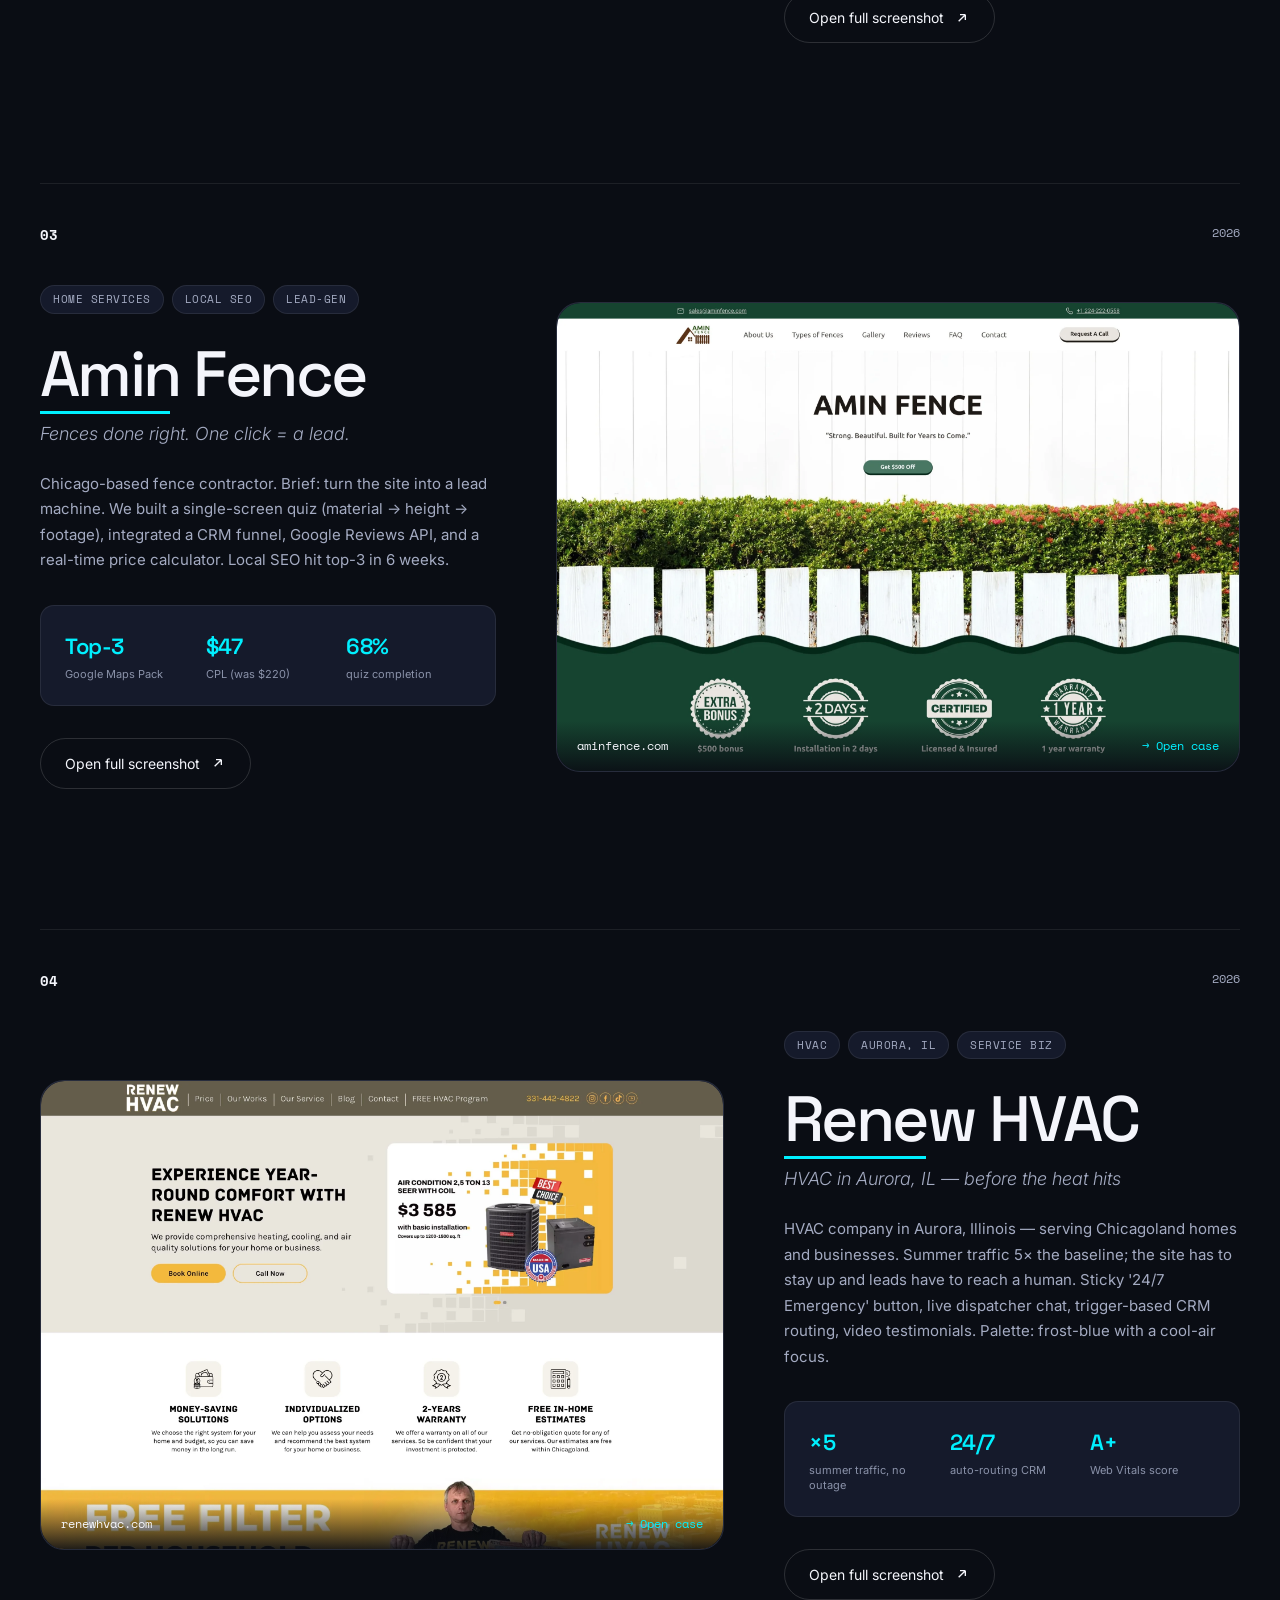
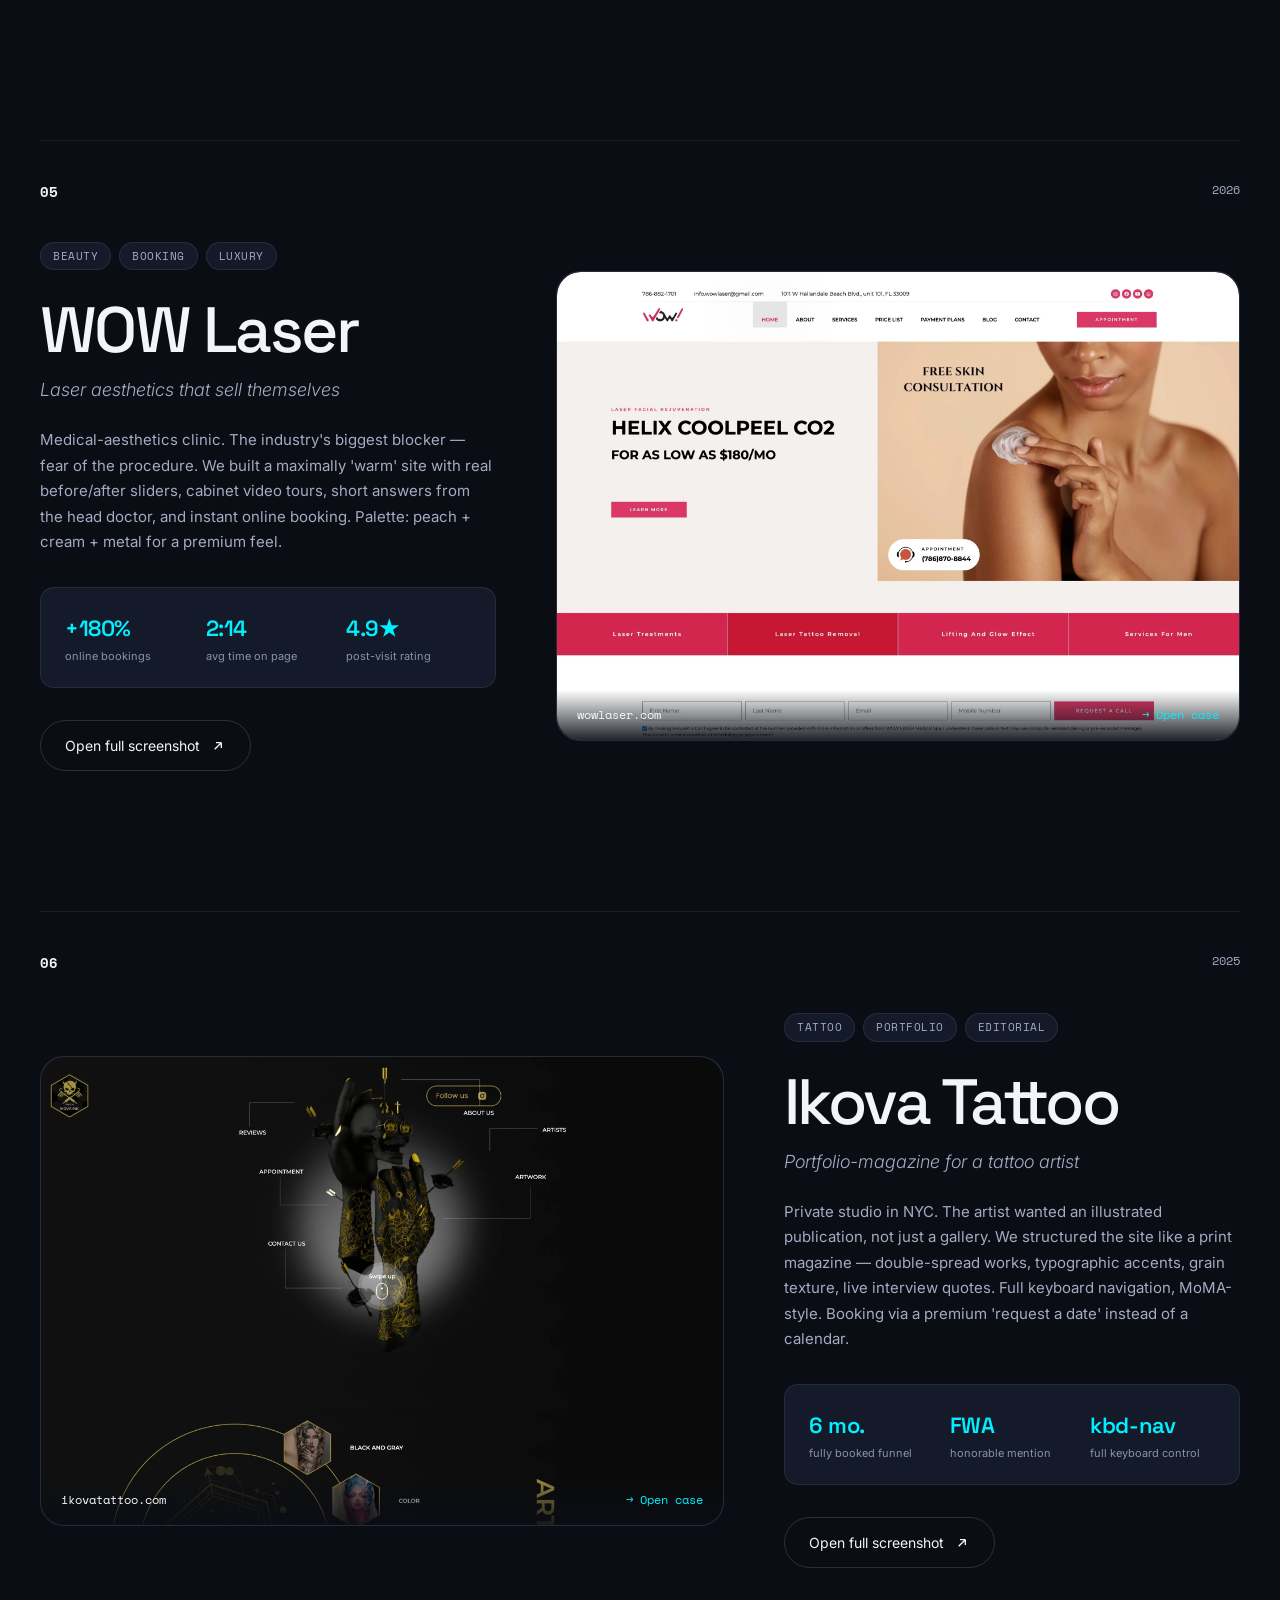
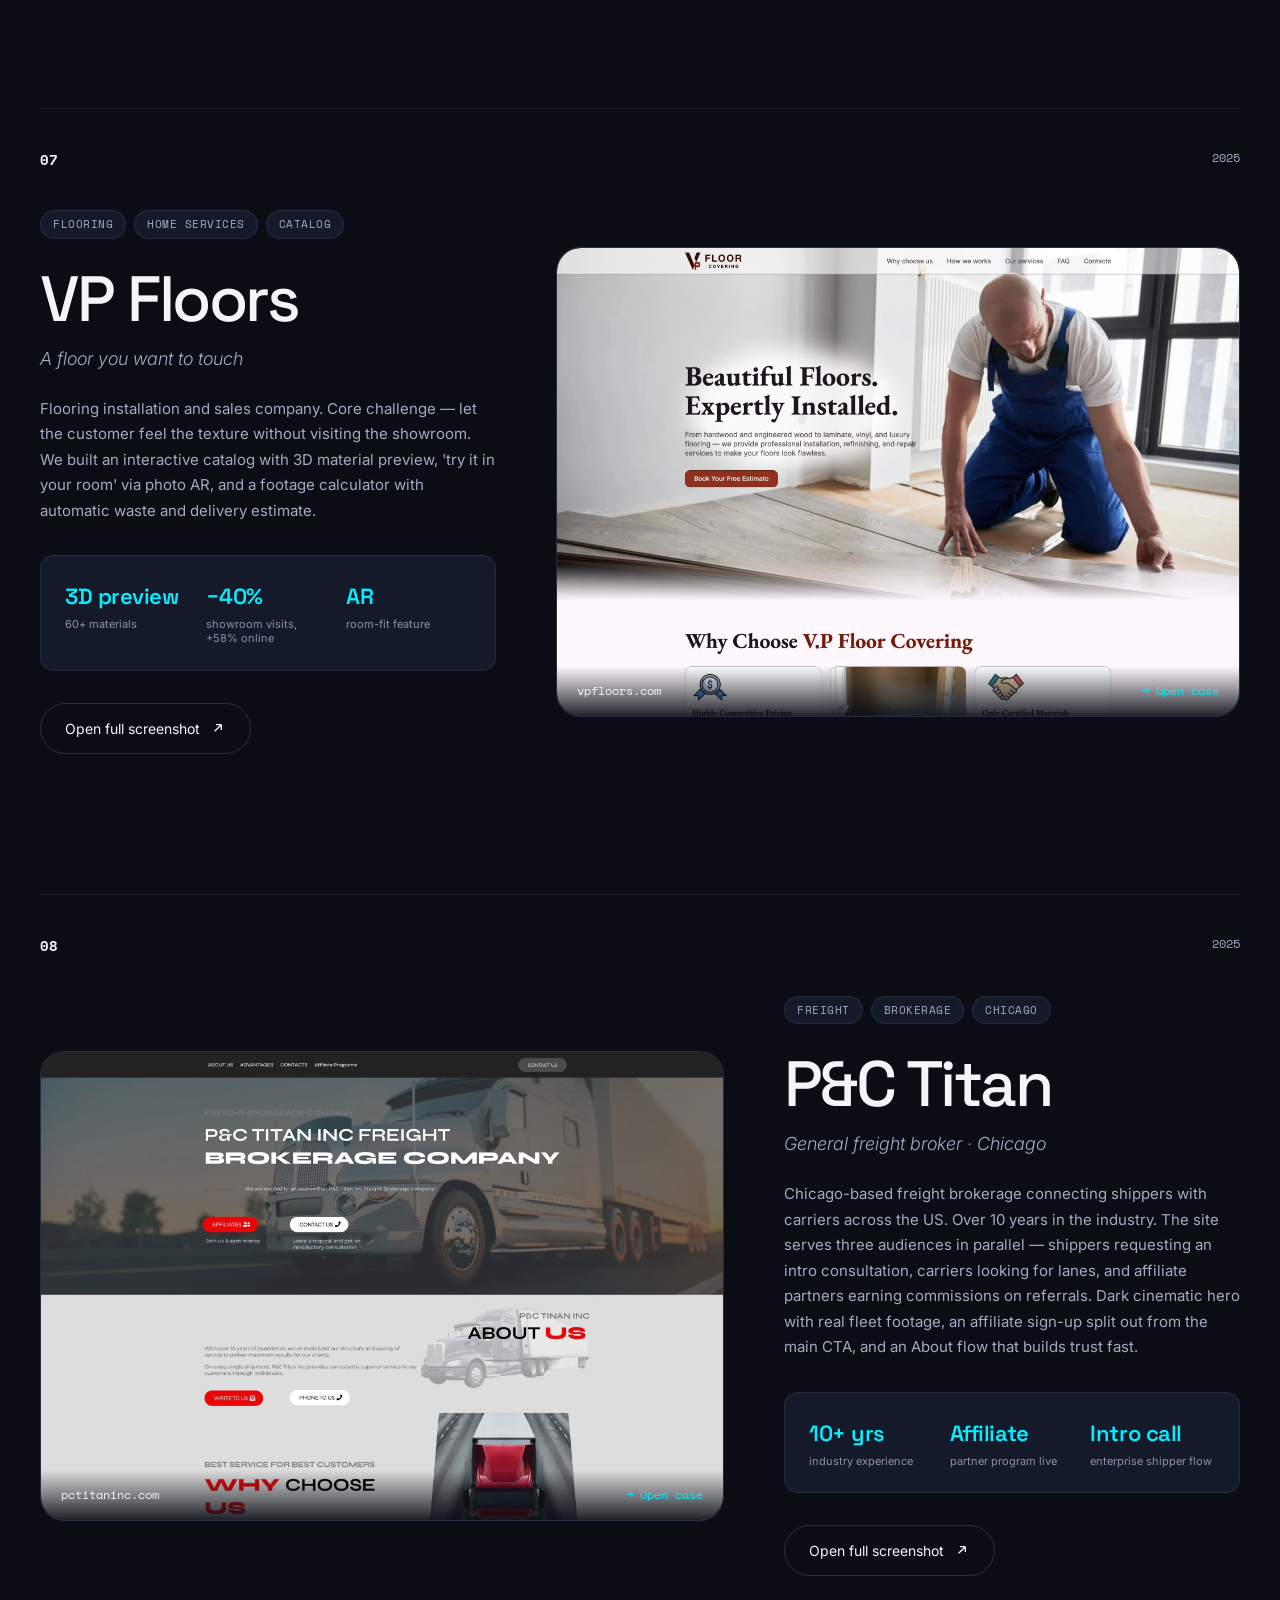
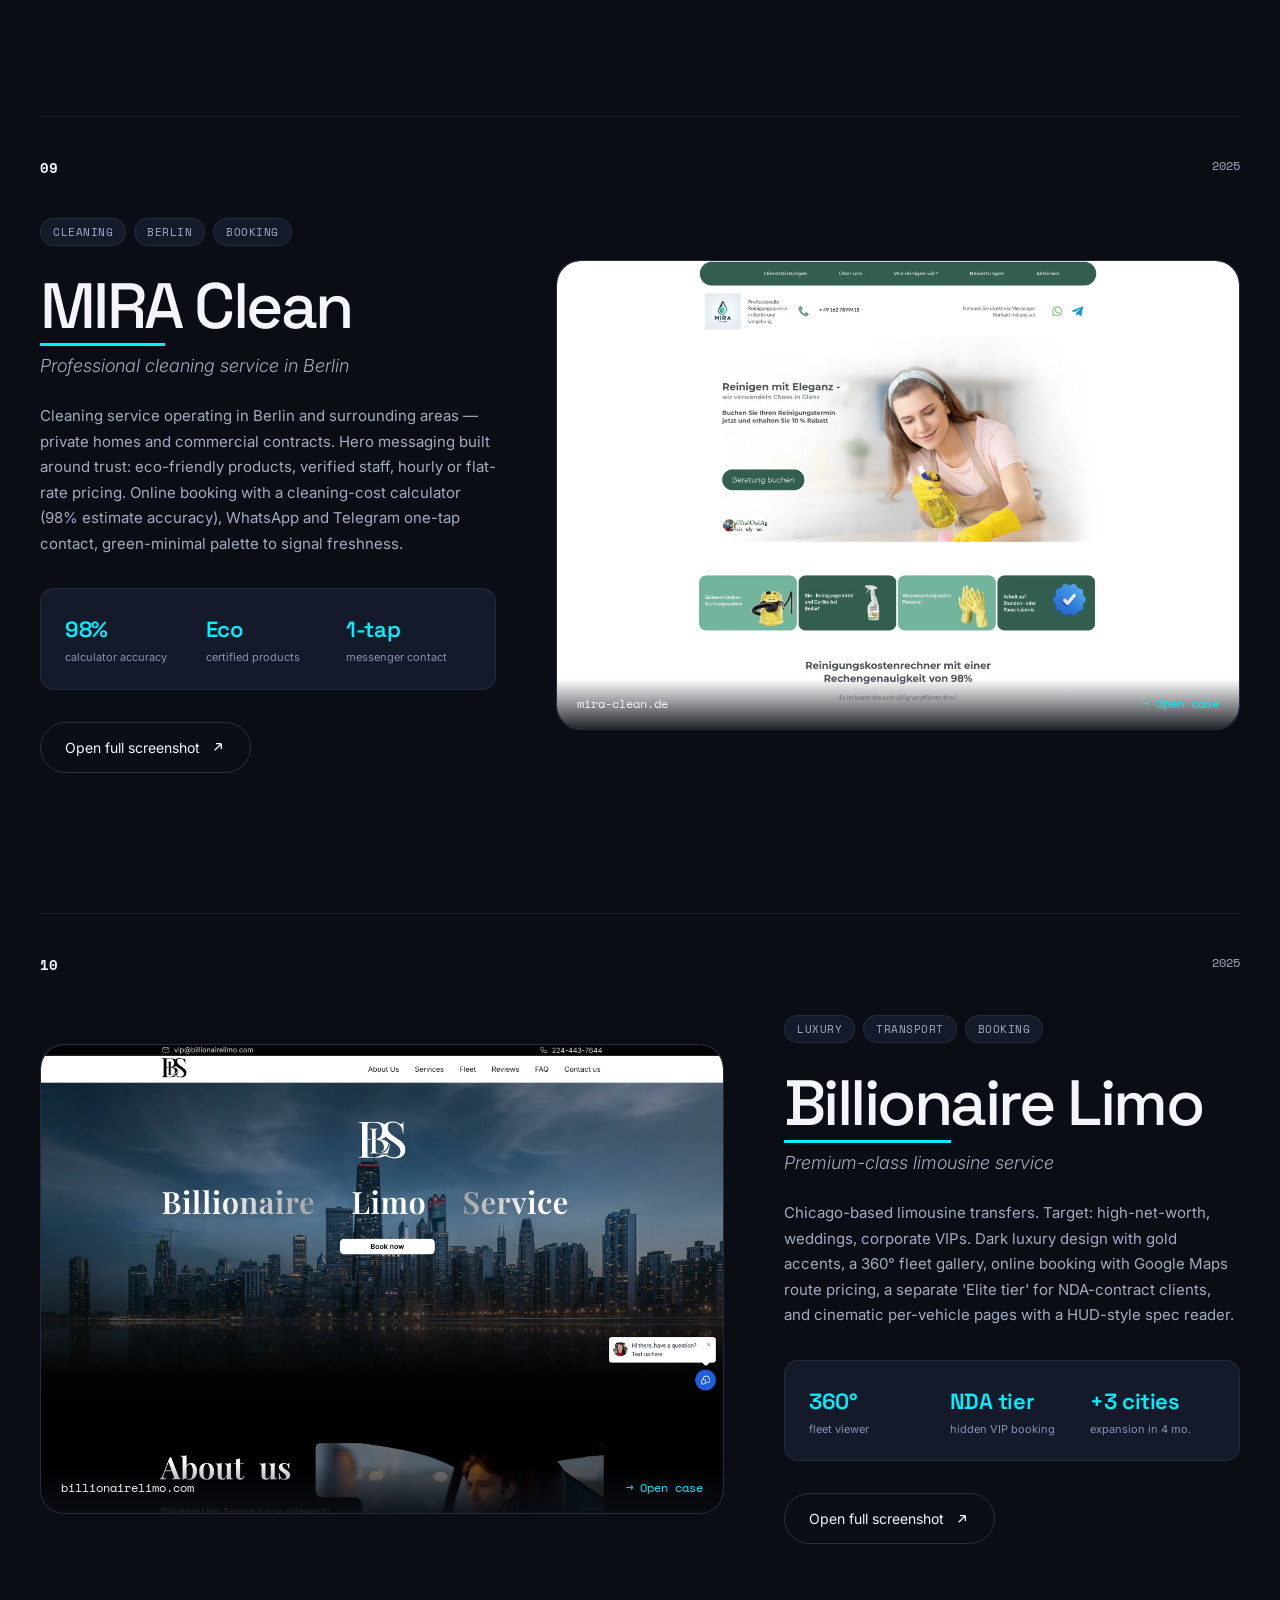
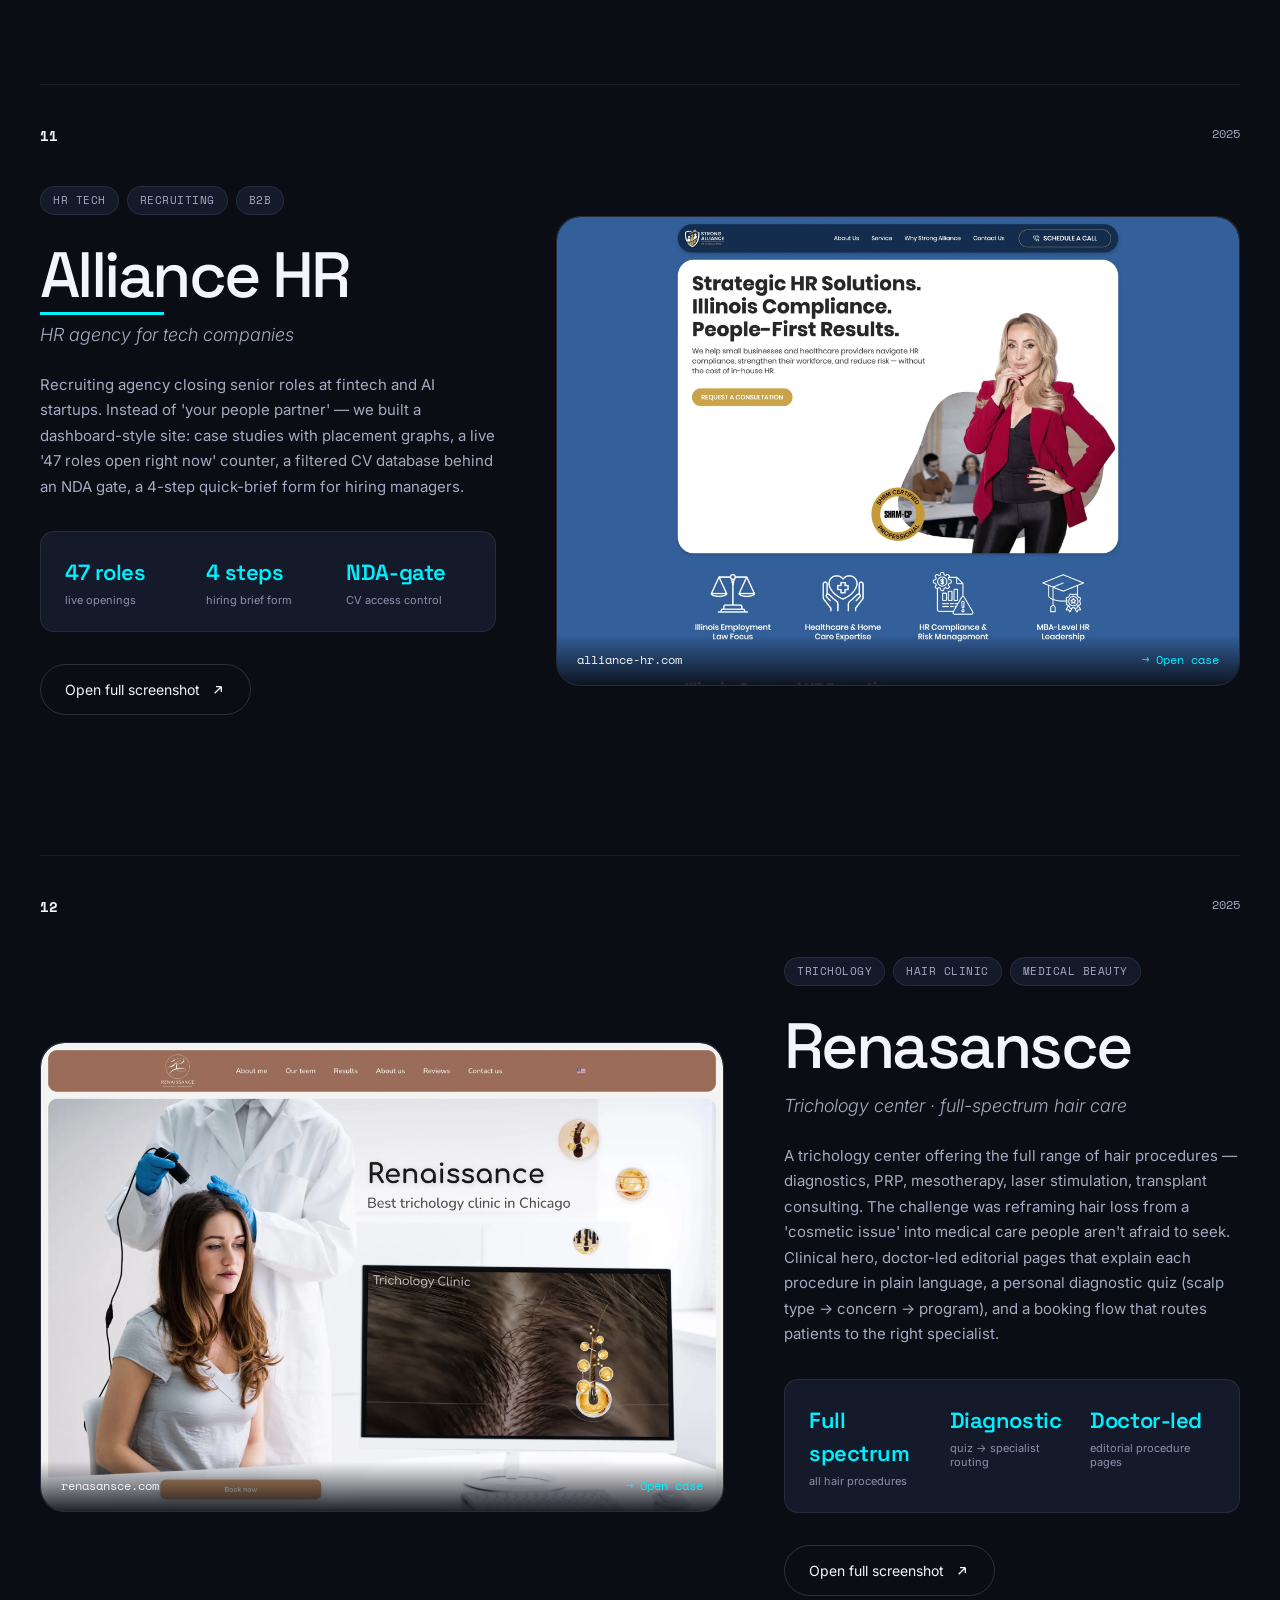
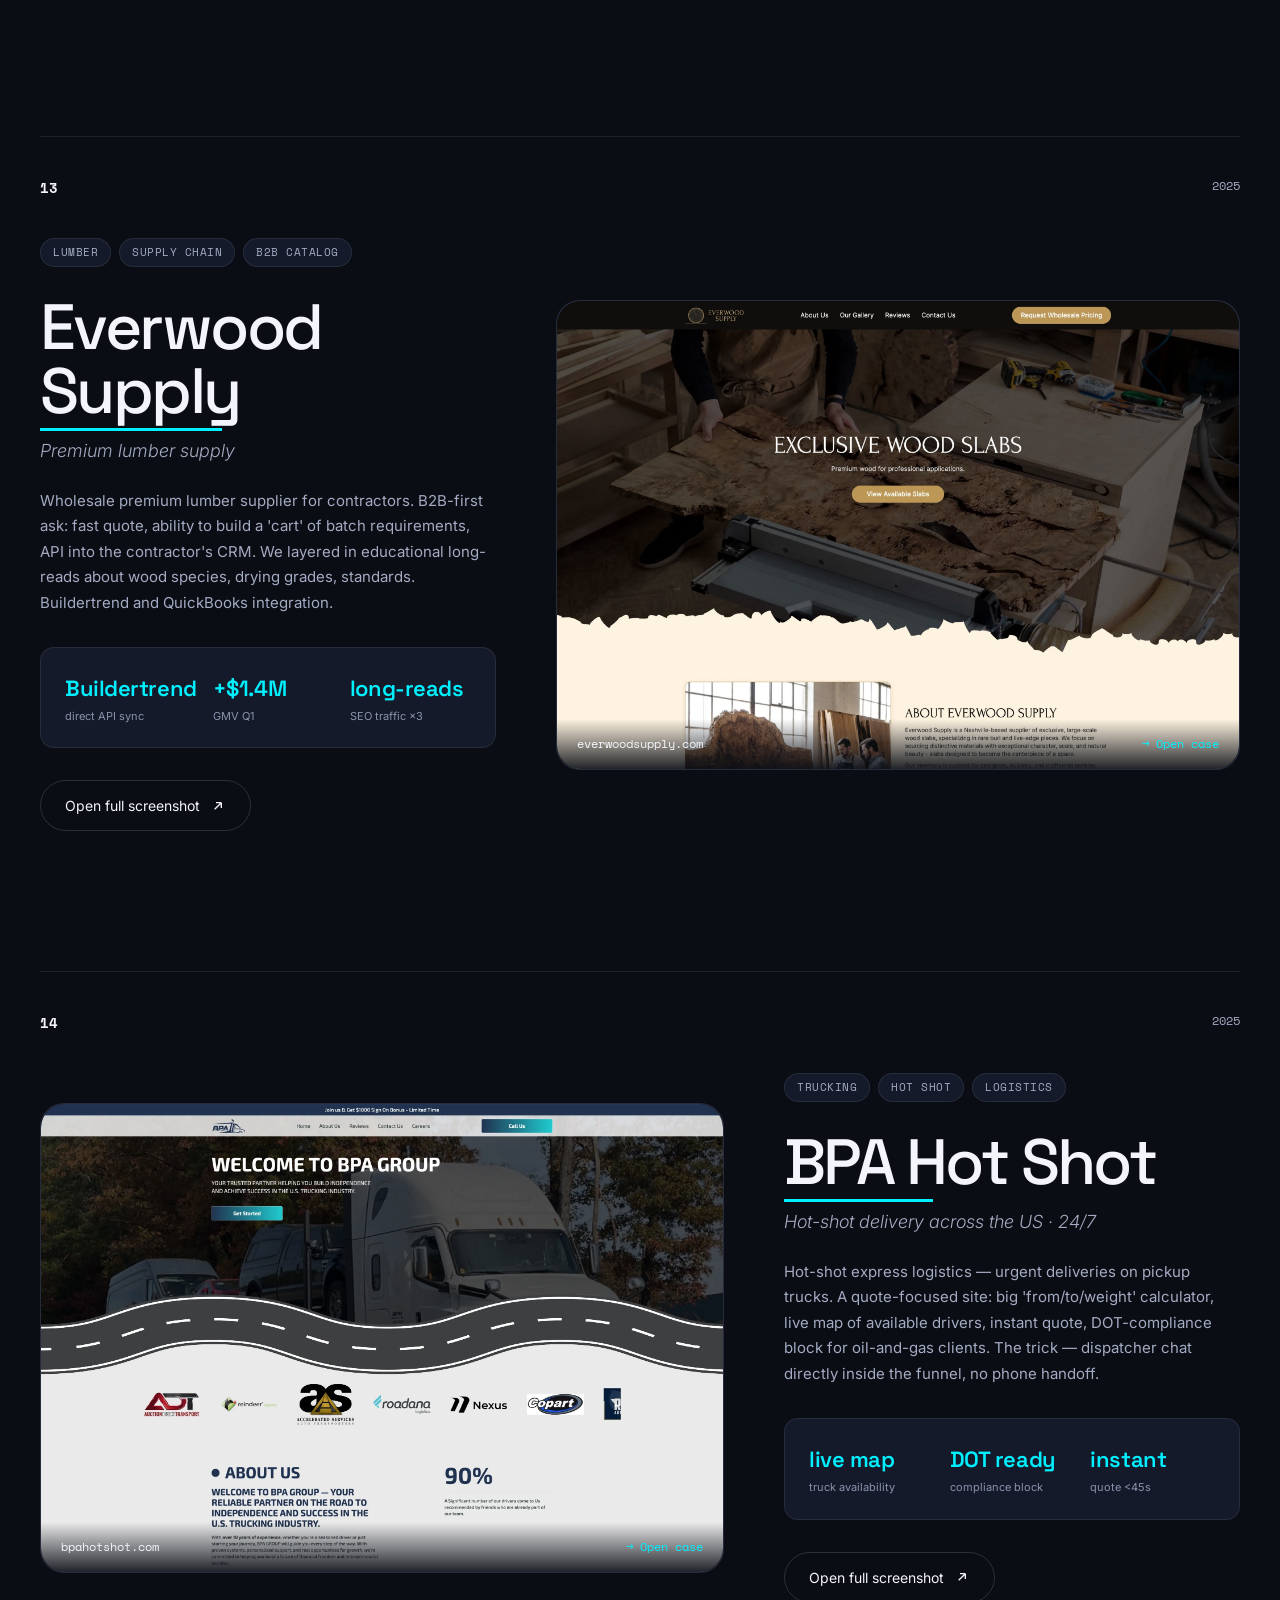
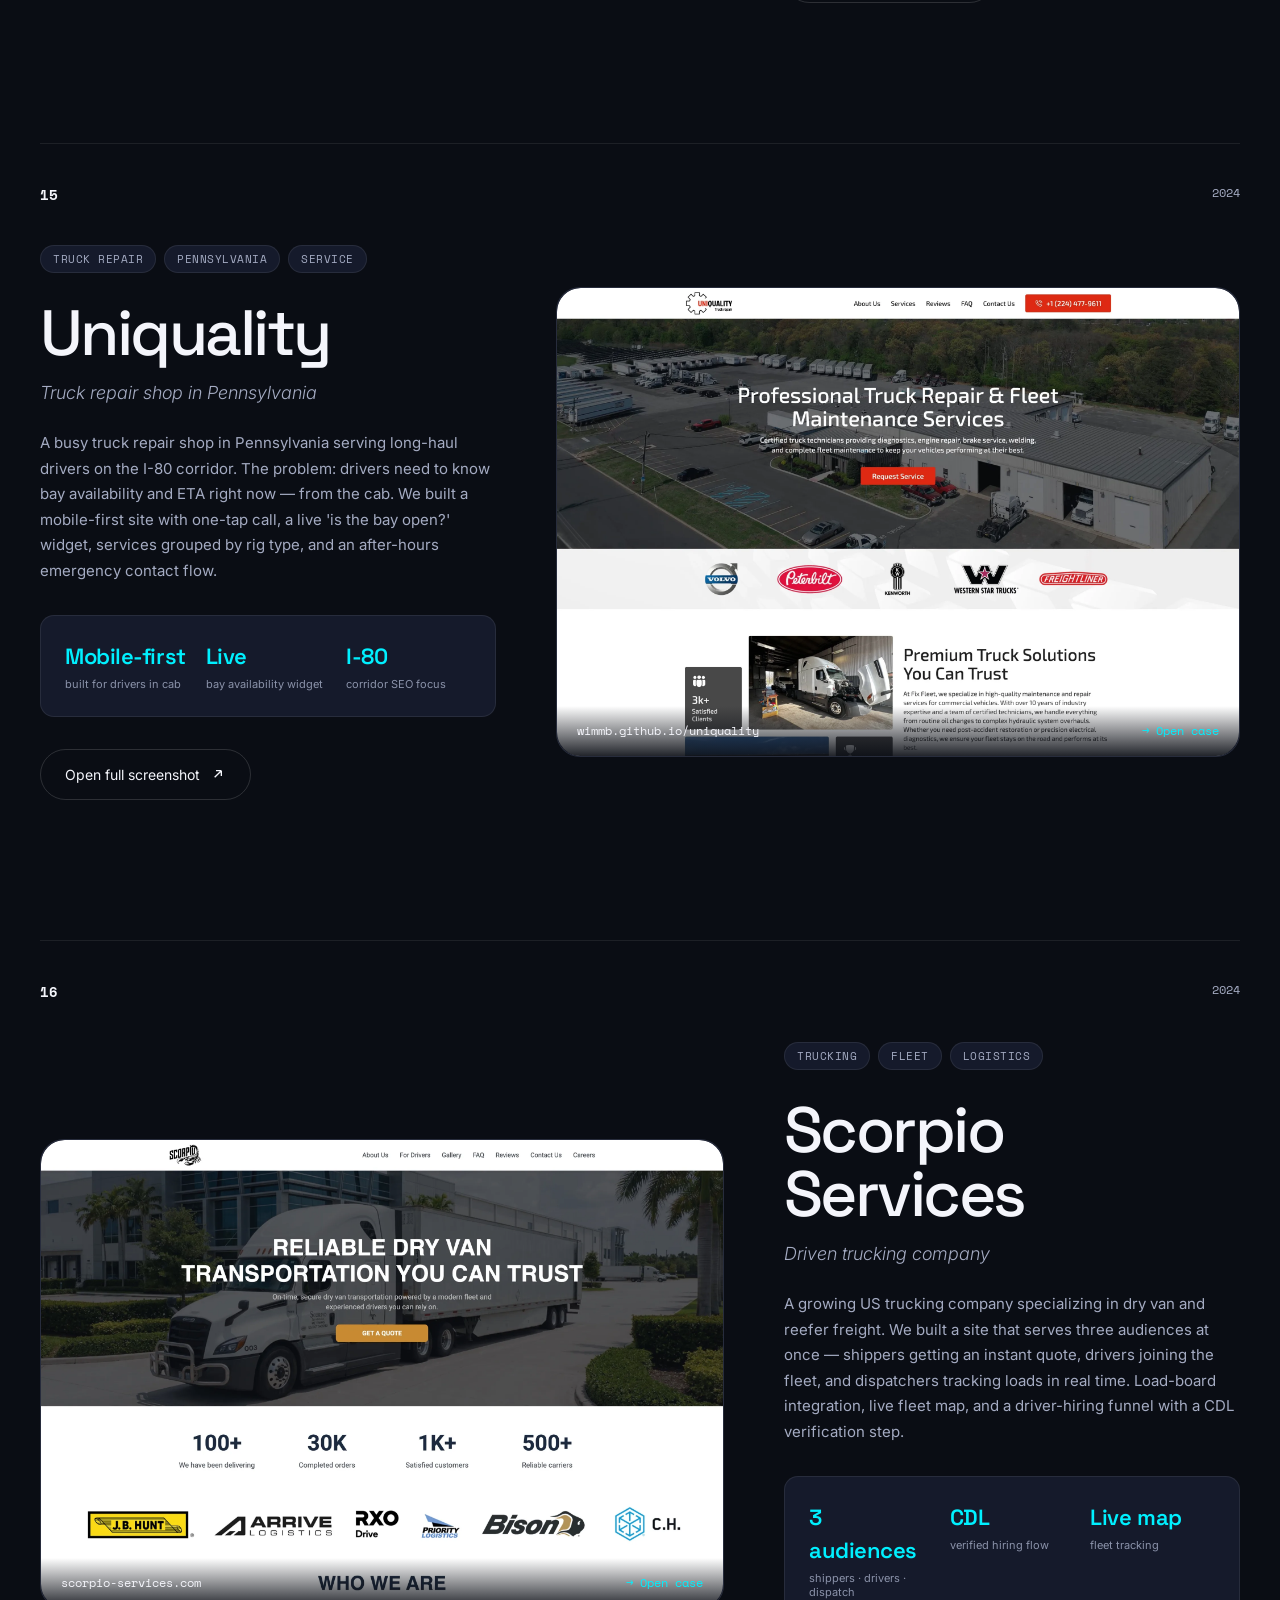
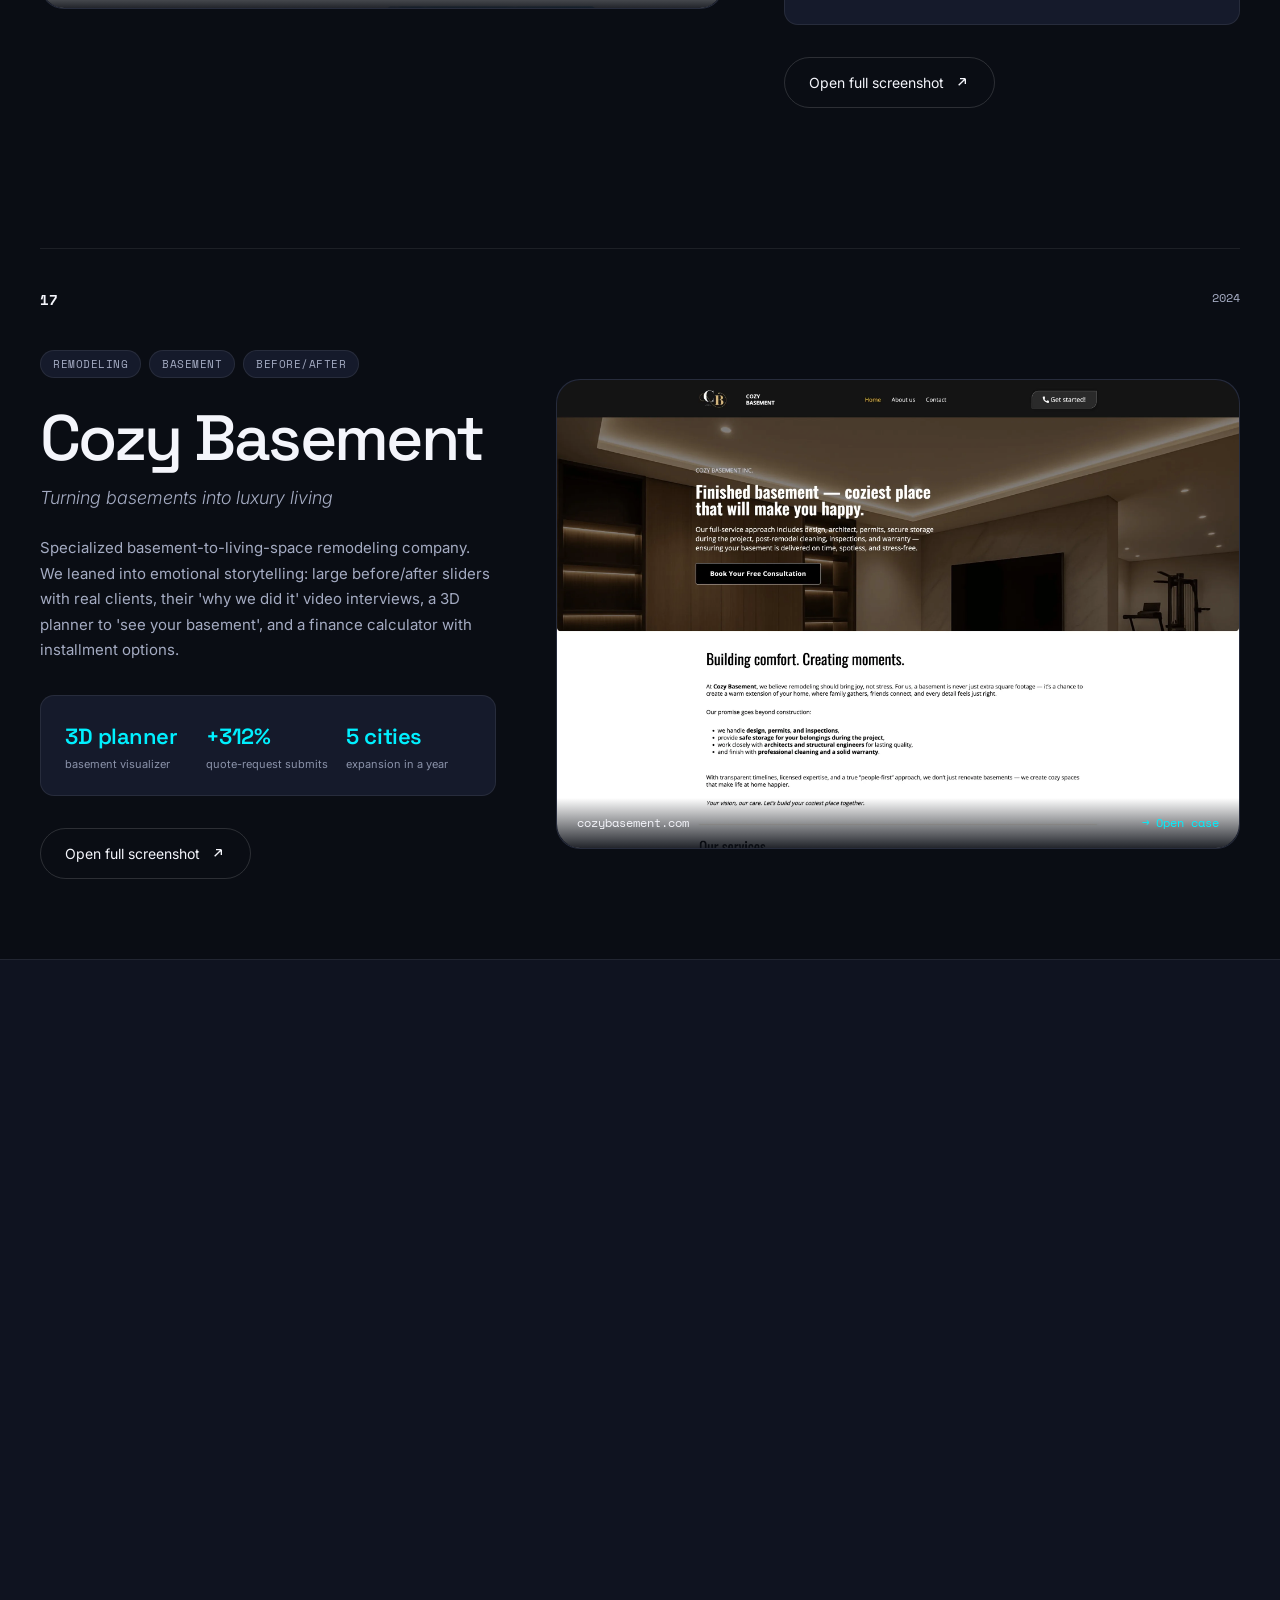
==== commit dac18e6f: "A11y: main landmark, BCP-47 lang code, h3 heading order in footer - Wrap primary content in <main> f" ====
--- a/index.html
+++ b/index.html
@@ -62,6 +62,8 @@
             </a>
         </div>
     </header>
+
+    <main id="main">
 
     <!-- Hero -->
     <section class="hero" id="hero">
@@ -1054,6 +1056,8 @@
         </div>
     </section>
 
+    </main>
+
     <!-- Footer -->
     <footer class="footer">
         <div class="footer-top">
@@ -1067,20 +1071,20 @@
             </div>
             <div class="footer-links">
                 <div class="footer-col">
-                    <h4 data-en="Studio" data-ua="Студія">Studio</h4>
+                    <h3 data-en="Studio" data-ua="Студія">Studio</h3>
                     <a href="#work" data-en="Portfolio" data-ua="Портфоліо">Portfolio</a>
                     <a href="#about" data-en="About" data-ua="Про нас">About</a>
                     <a href="#process" data-en="Process" data-ua="Процес">Process</a>
                     <a href="#contact" data-en="Contact" data-ua="Контакти">Contact</a>
                 </div>
                 <div class="footer-col">
-                    <h4 data-en="Social" data-ua="Соц. мережі">Social</h4>
+                    <h3 data-en="Social" data-ua="Соц. мережі">Social</h3>
                     <a href="https://www.instagram.com/runx_ai/" target="_blank" rel="noopener noreferrer">Instagram</a>
                     <a href="https://www.facebook.com/runxai" target="_blank" rel="noopener noreferrer">Facebook</a>
                     <a href="https://www.linkedin.com/company/runx-ai/" target="_blank" rel="noopener noreferrer">LinkedIn</a>
                 </div>
                 <div class="footer-col">
-                    <h4 data-en="Say hi" data-ua="Написати">Say hi</h4>
+                    <h3 data-en="Say hi" data-ua="Написати">Say hi</h3>
                     <a href="mailto:go@runx.studio">go@runx.studio</a>
                     <a href="https://t.me/runx_ai" target="_blank" rel="noopener noreferrer">Telegram @runx_ai</a>
                     <a href="tel:+17738824877">+1 (773) 882-4877</a>
--- a/styles.css
+++ b/styles.css
@@ -1100,9 +1100,10 @@
     grid-template-columns: repeat(3, 1fr);
     gap: 40px;
 }
-.footer-col h4 {
-    font-family: 'Space Mono', monospace;
-    font-size: 12px;
+.footer-col h3 {
+    font-family: 'Space Mono', monospace;
+    font-size: 12px;
+    font-weight: 500;
     text-transform: uppercase;
     letter-spacing: 2px;
     color: var(--text-dim);
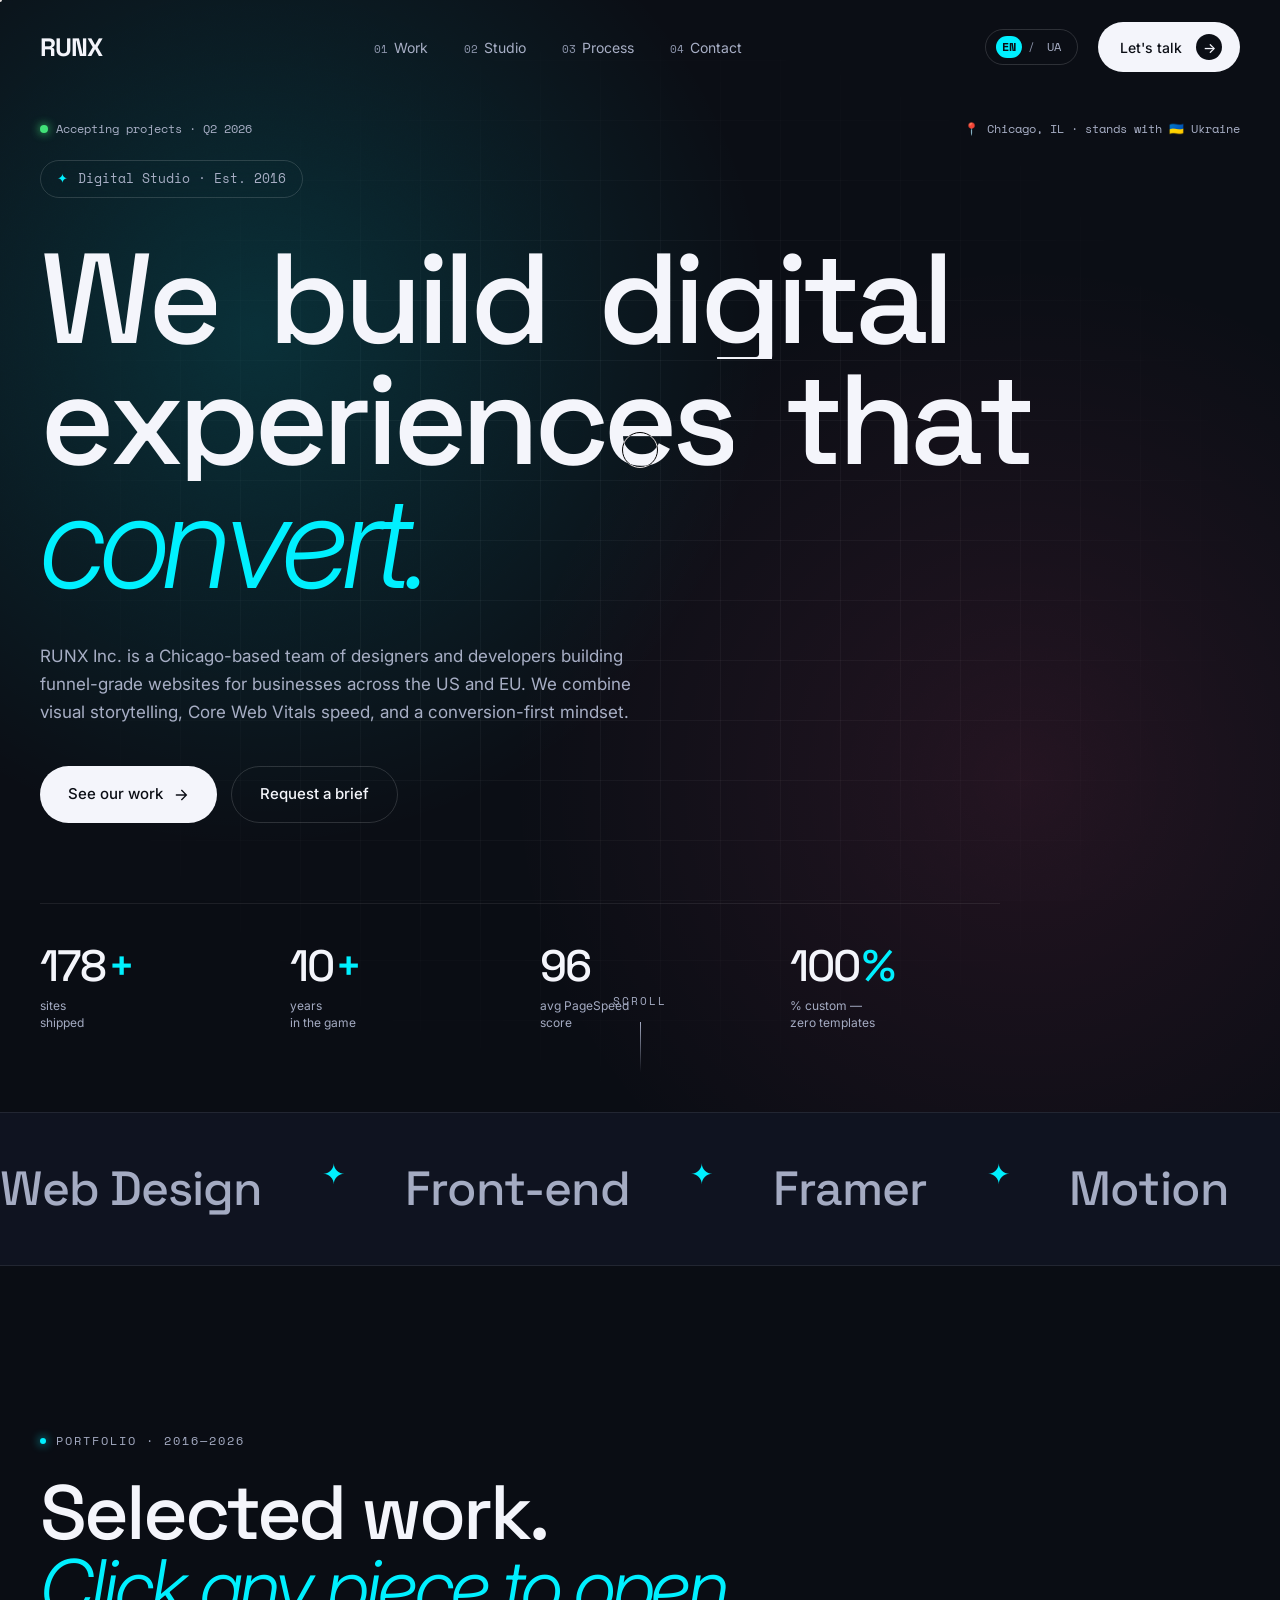
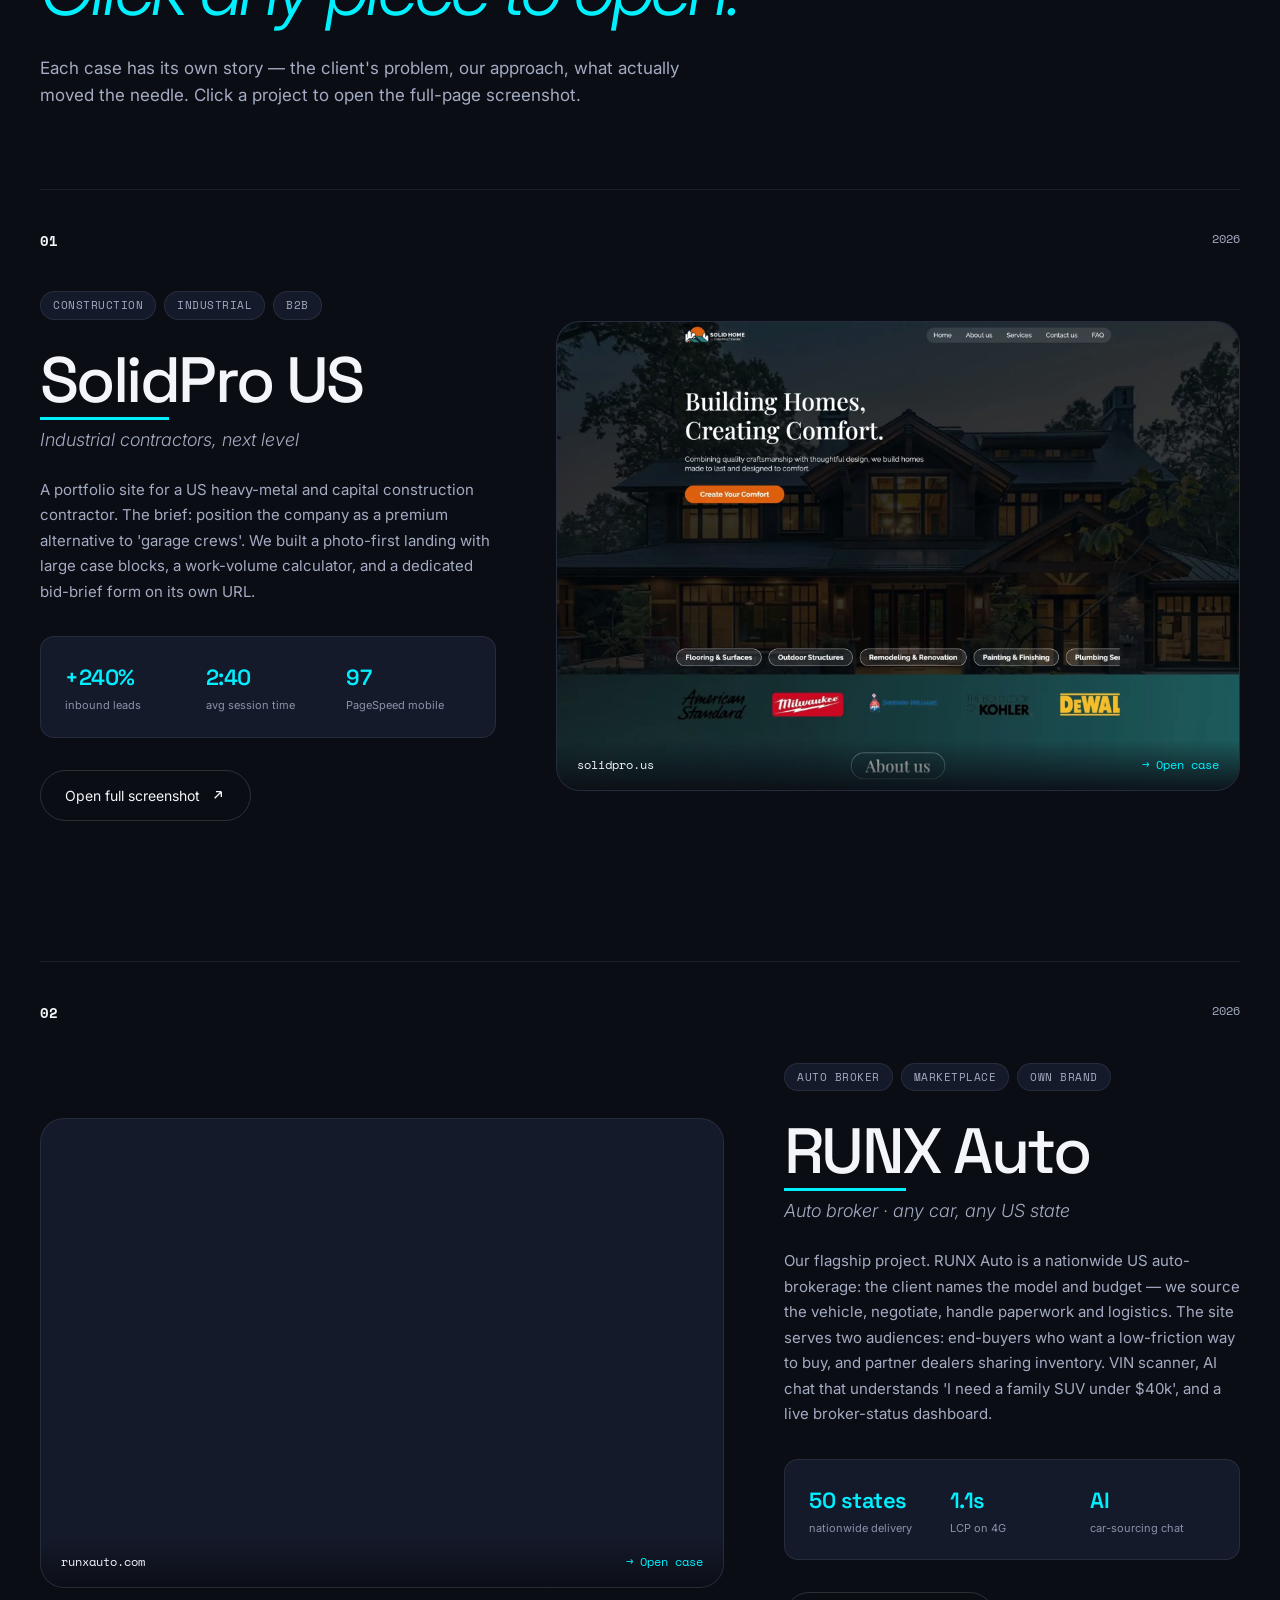
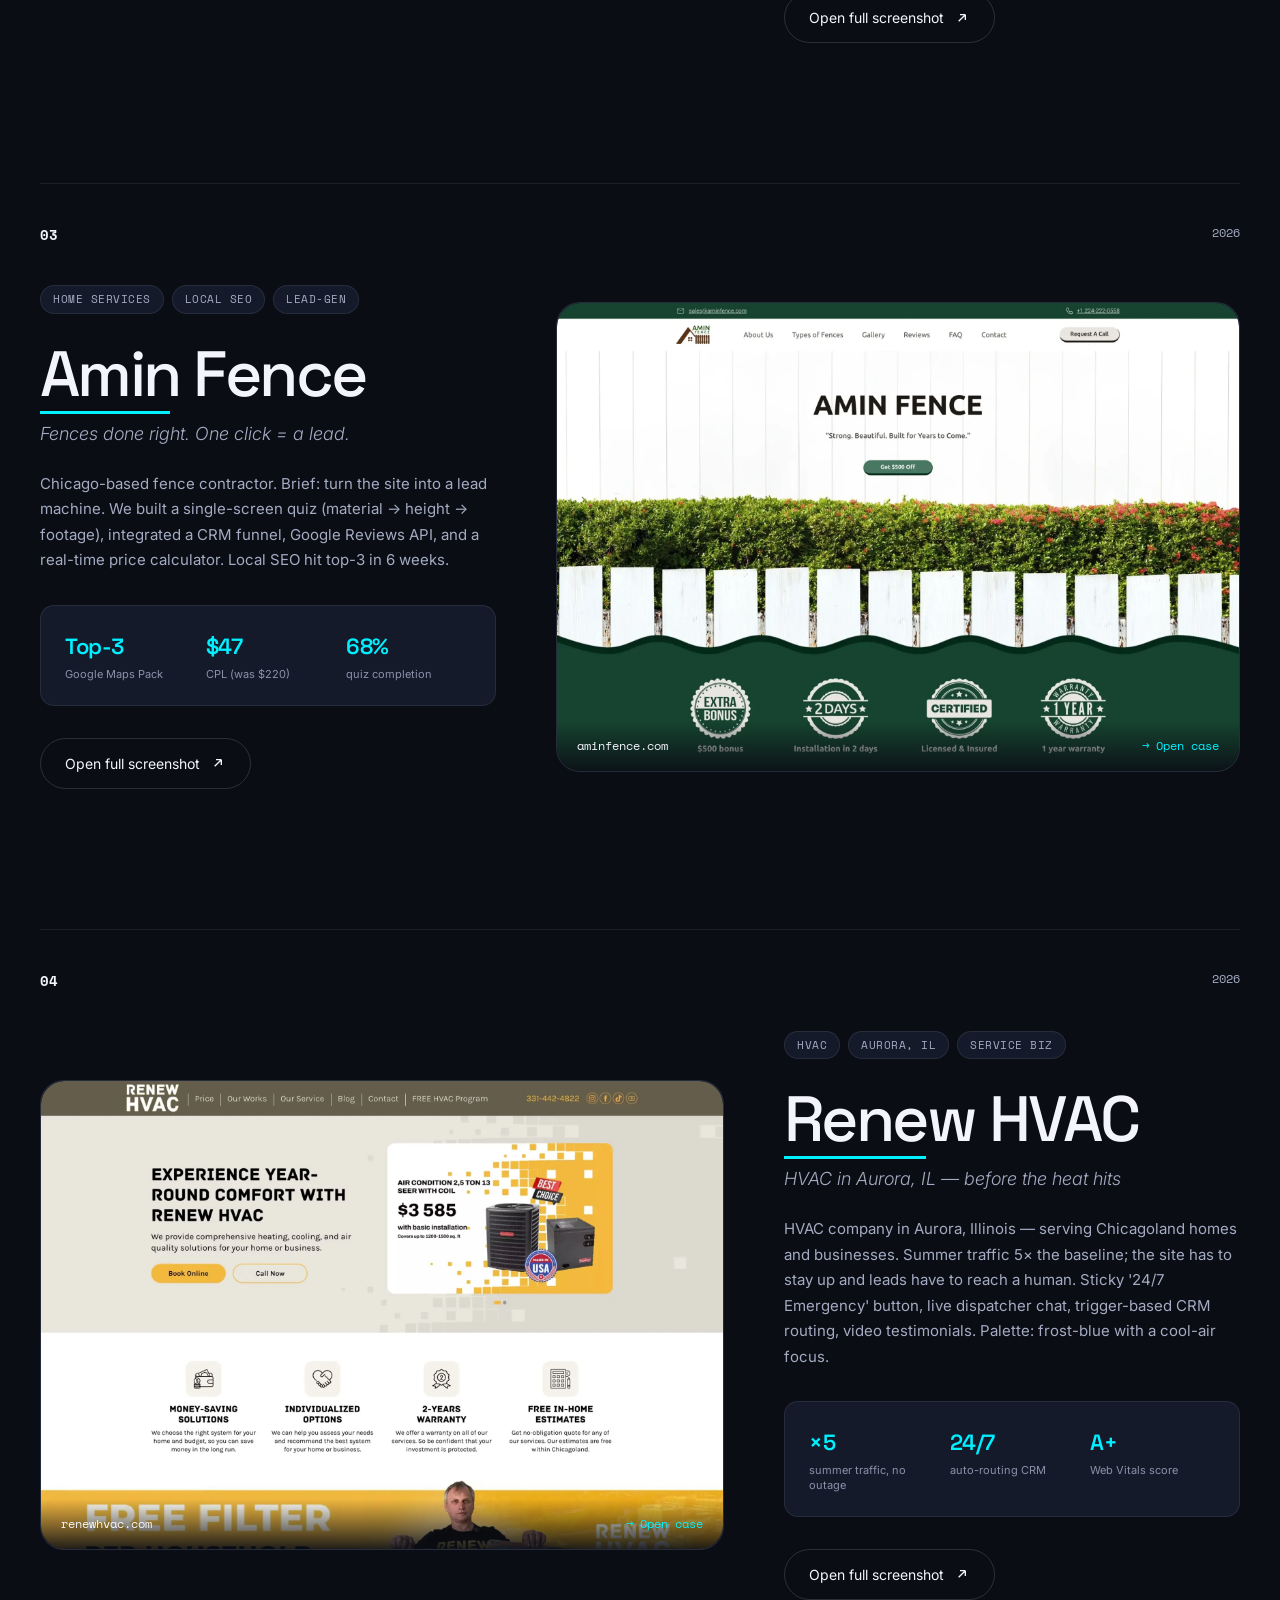
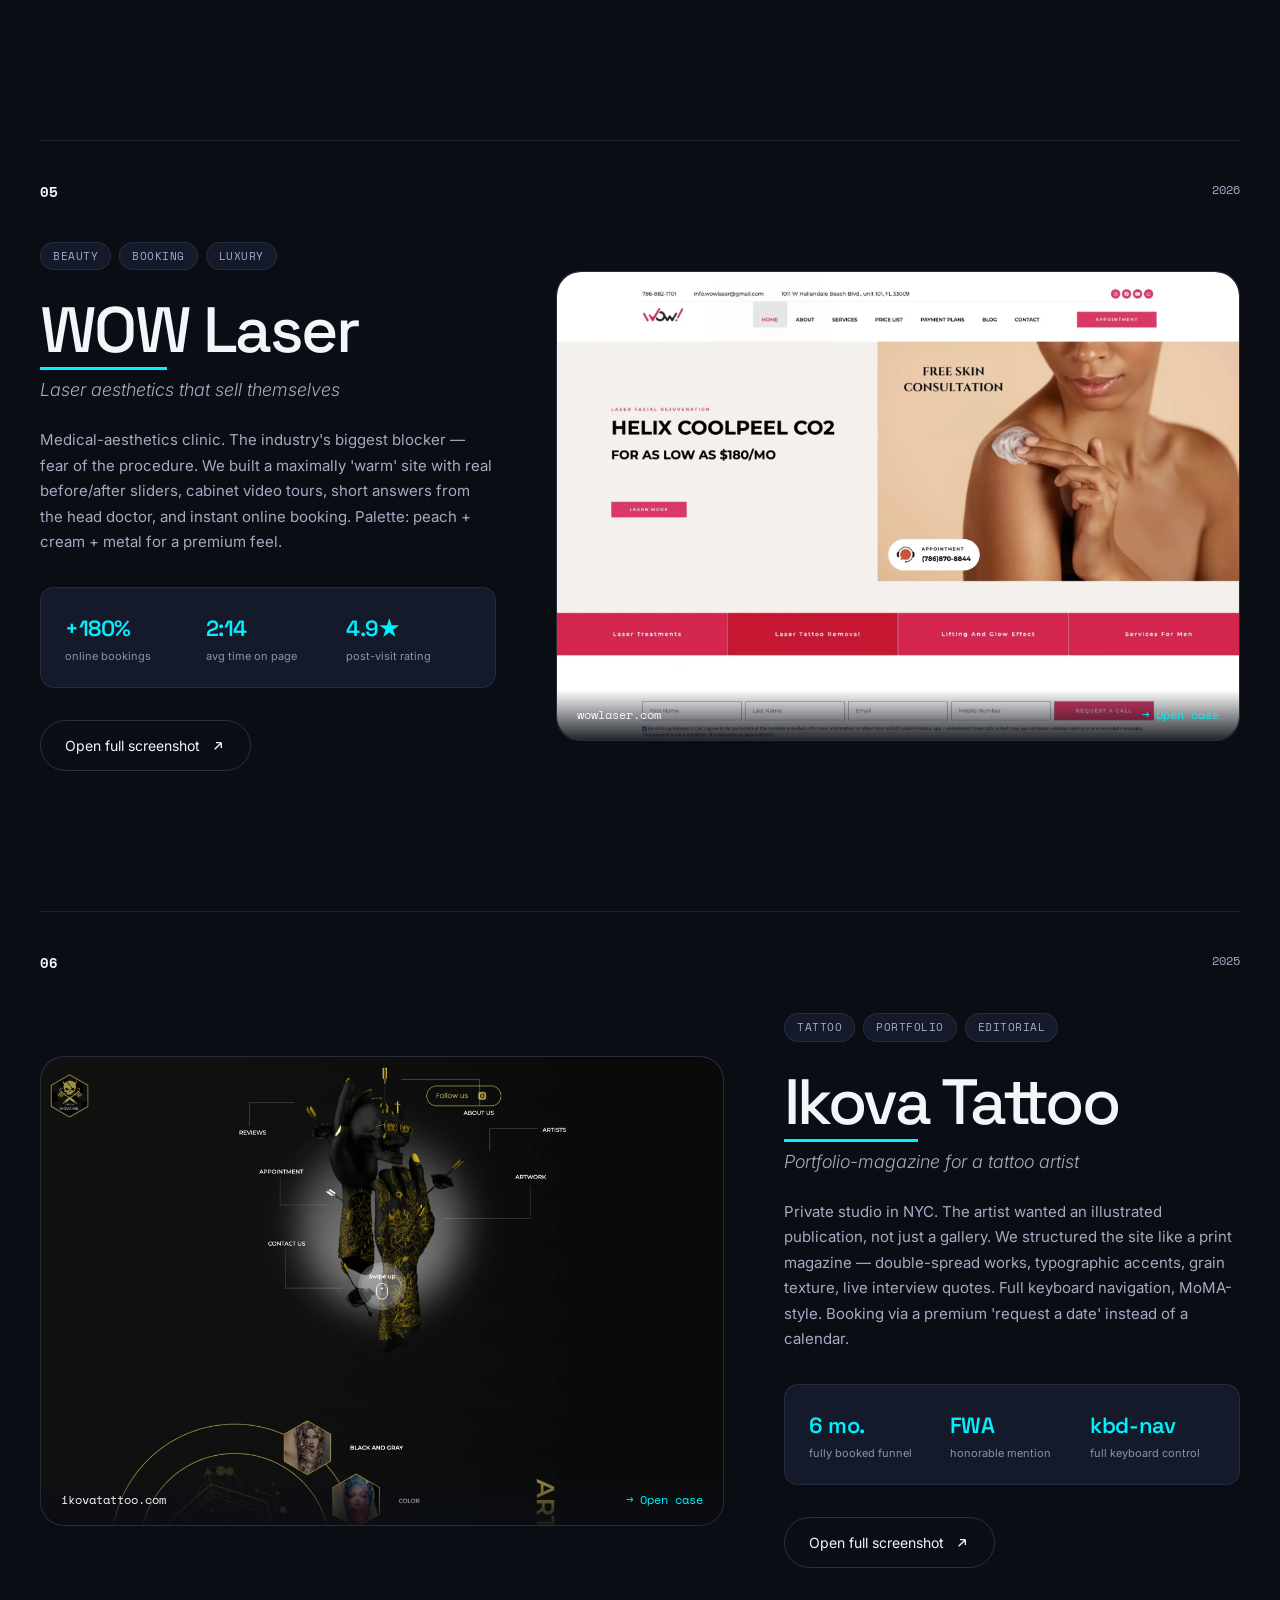
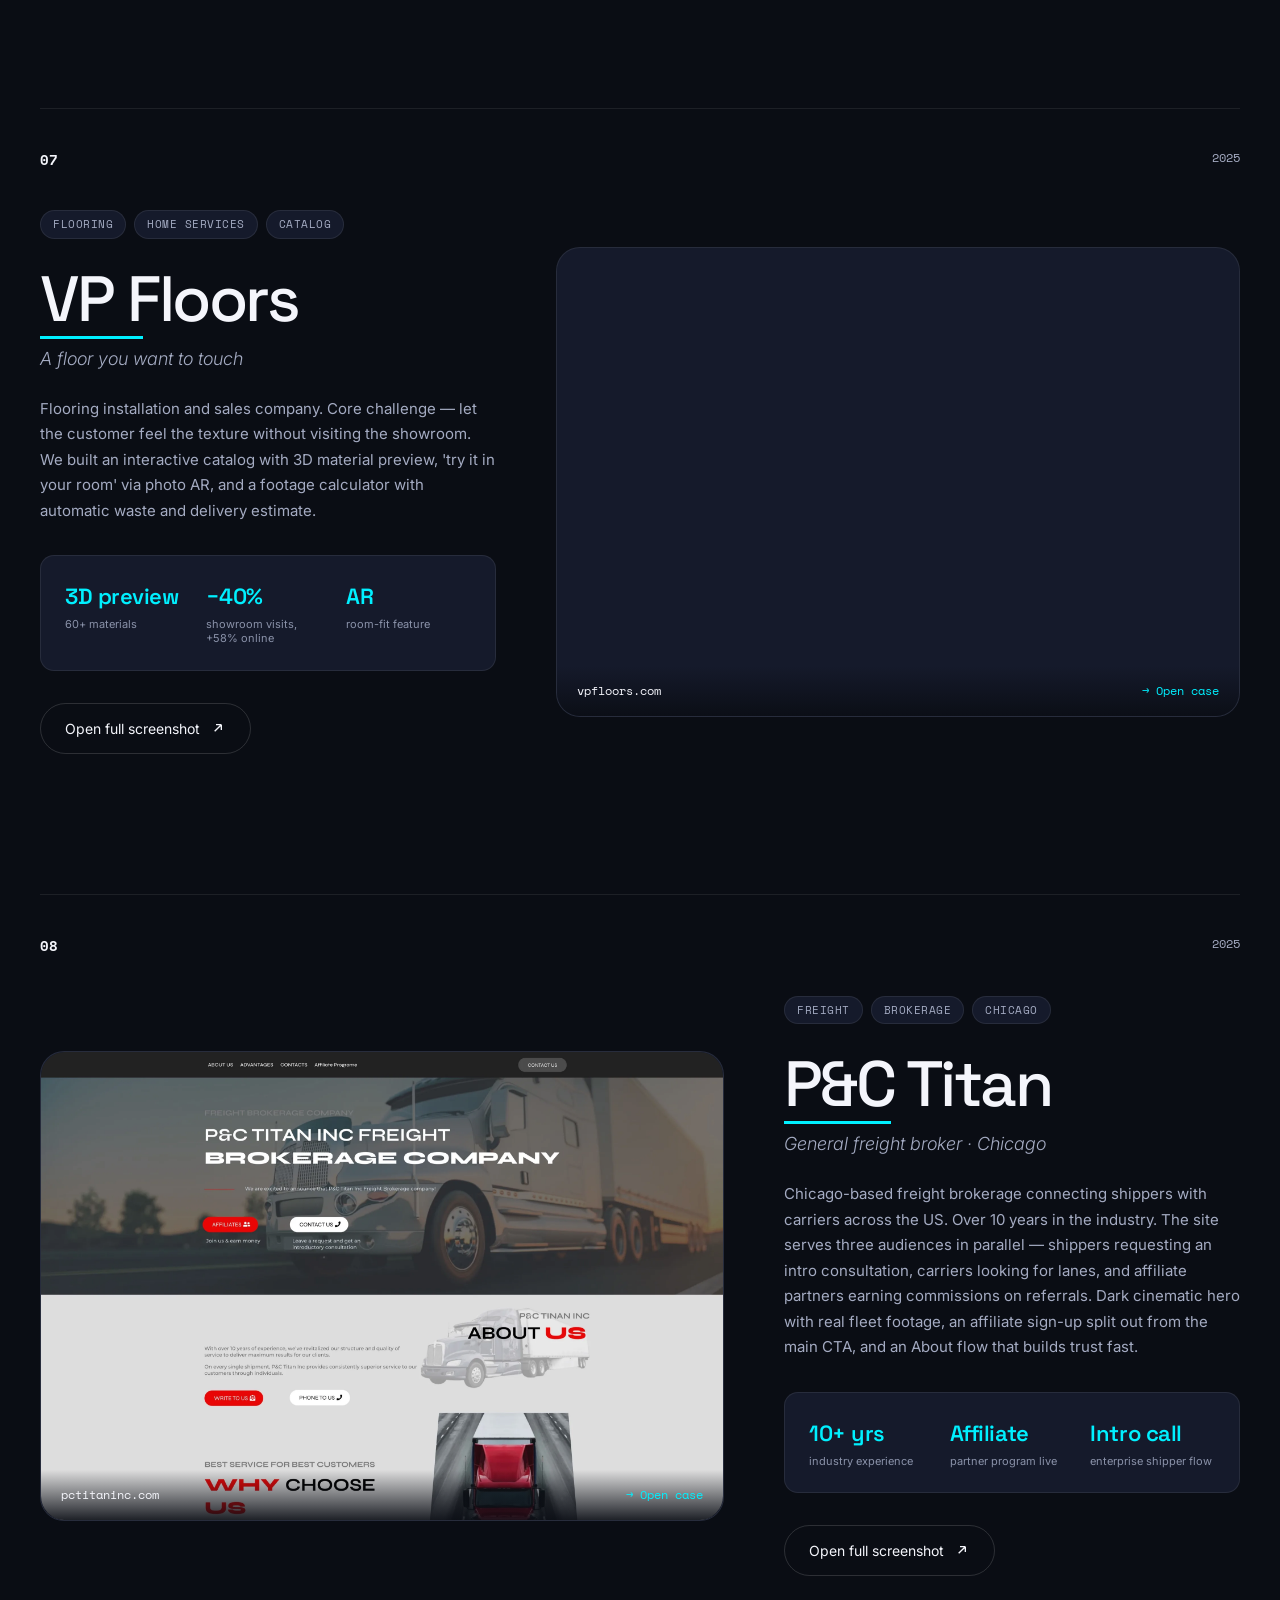
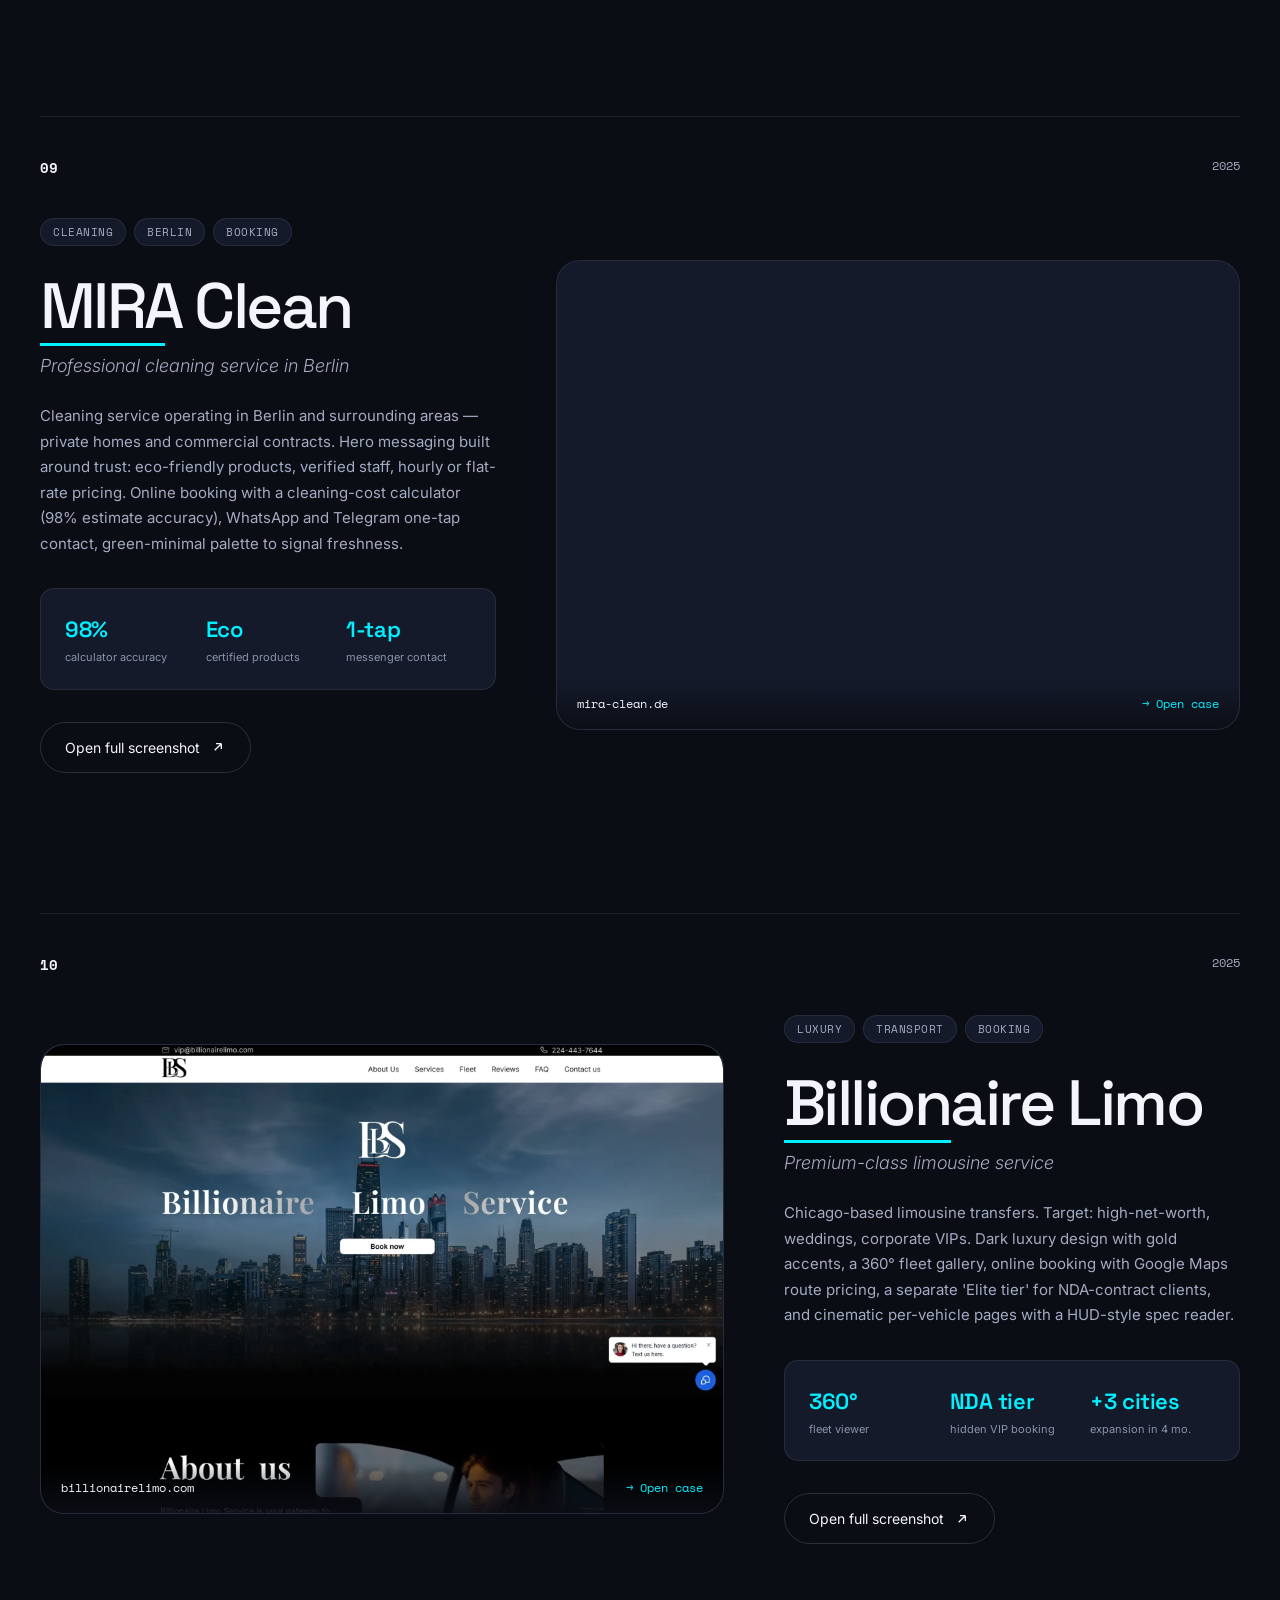
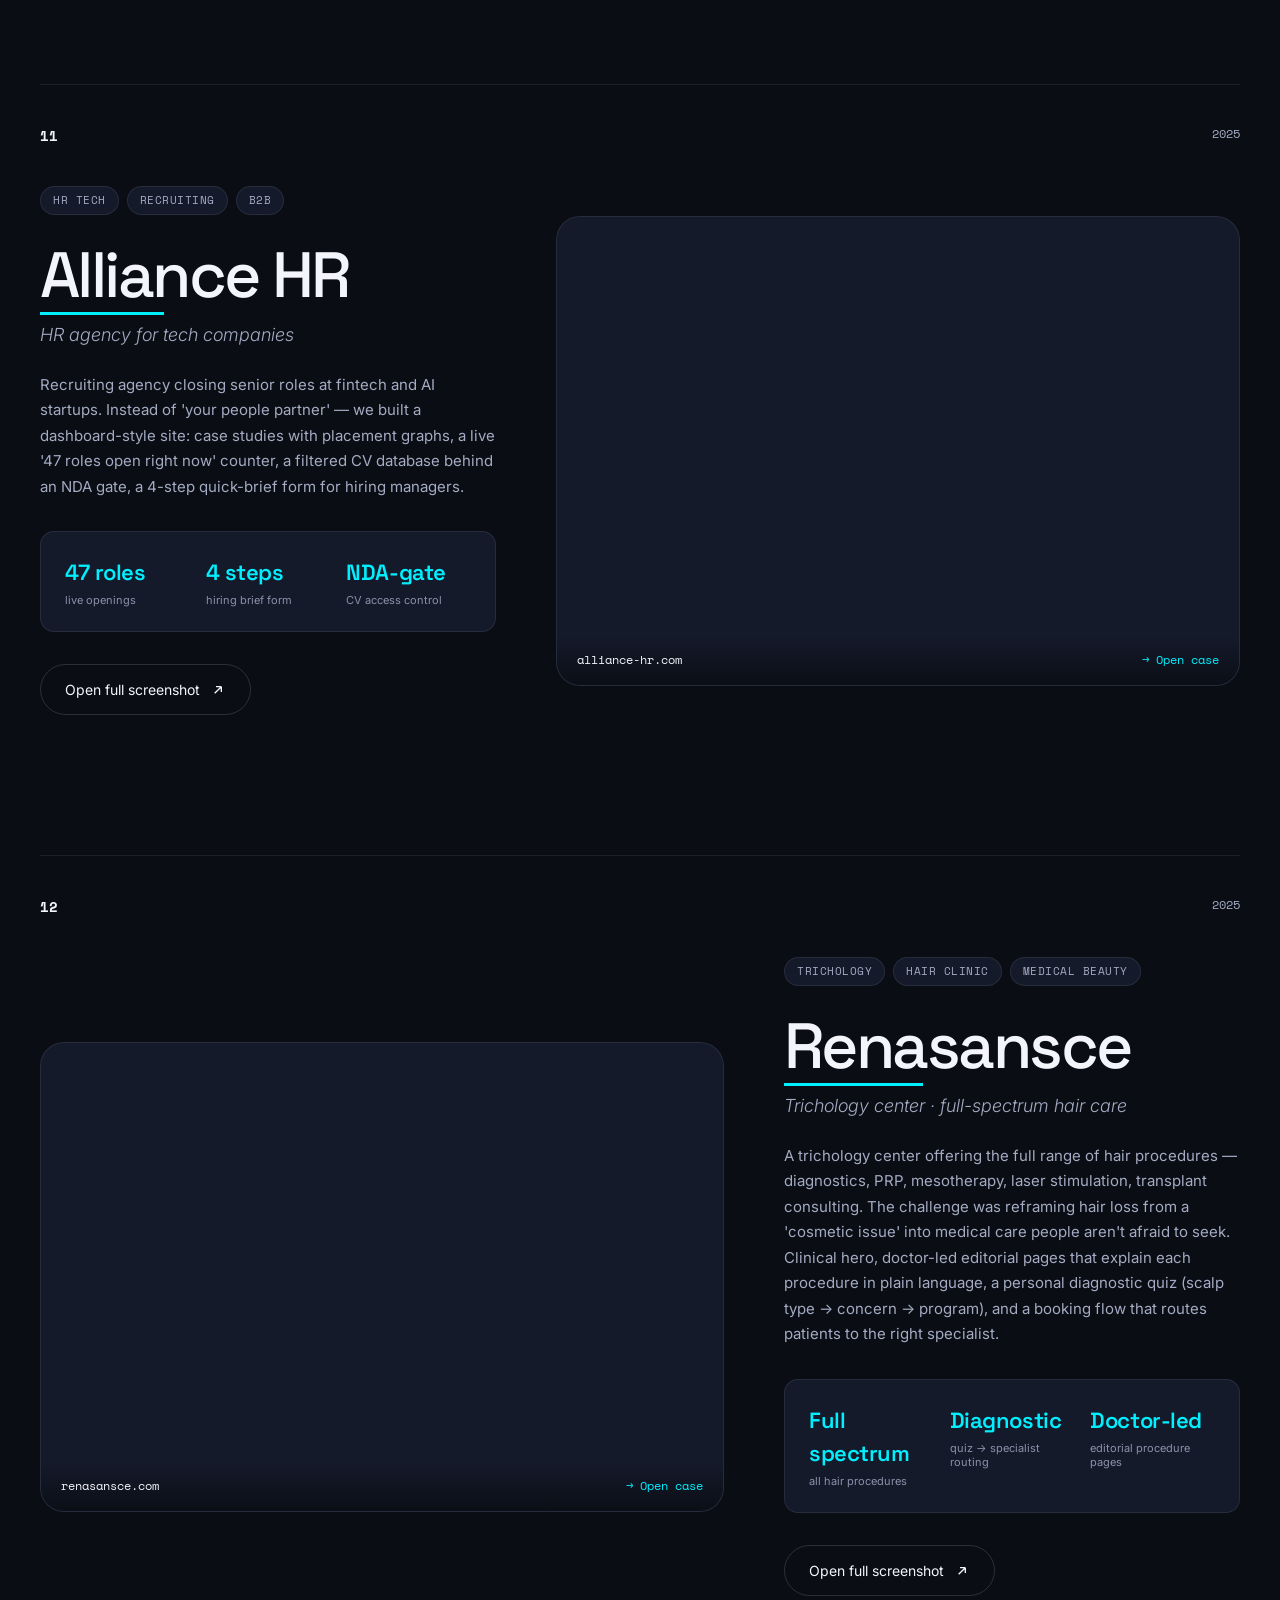
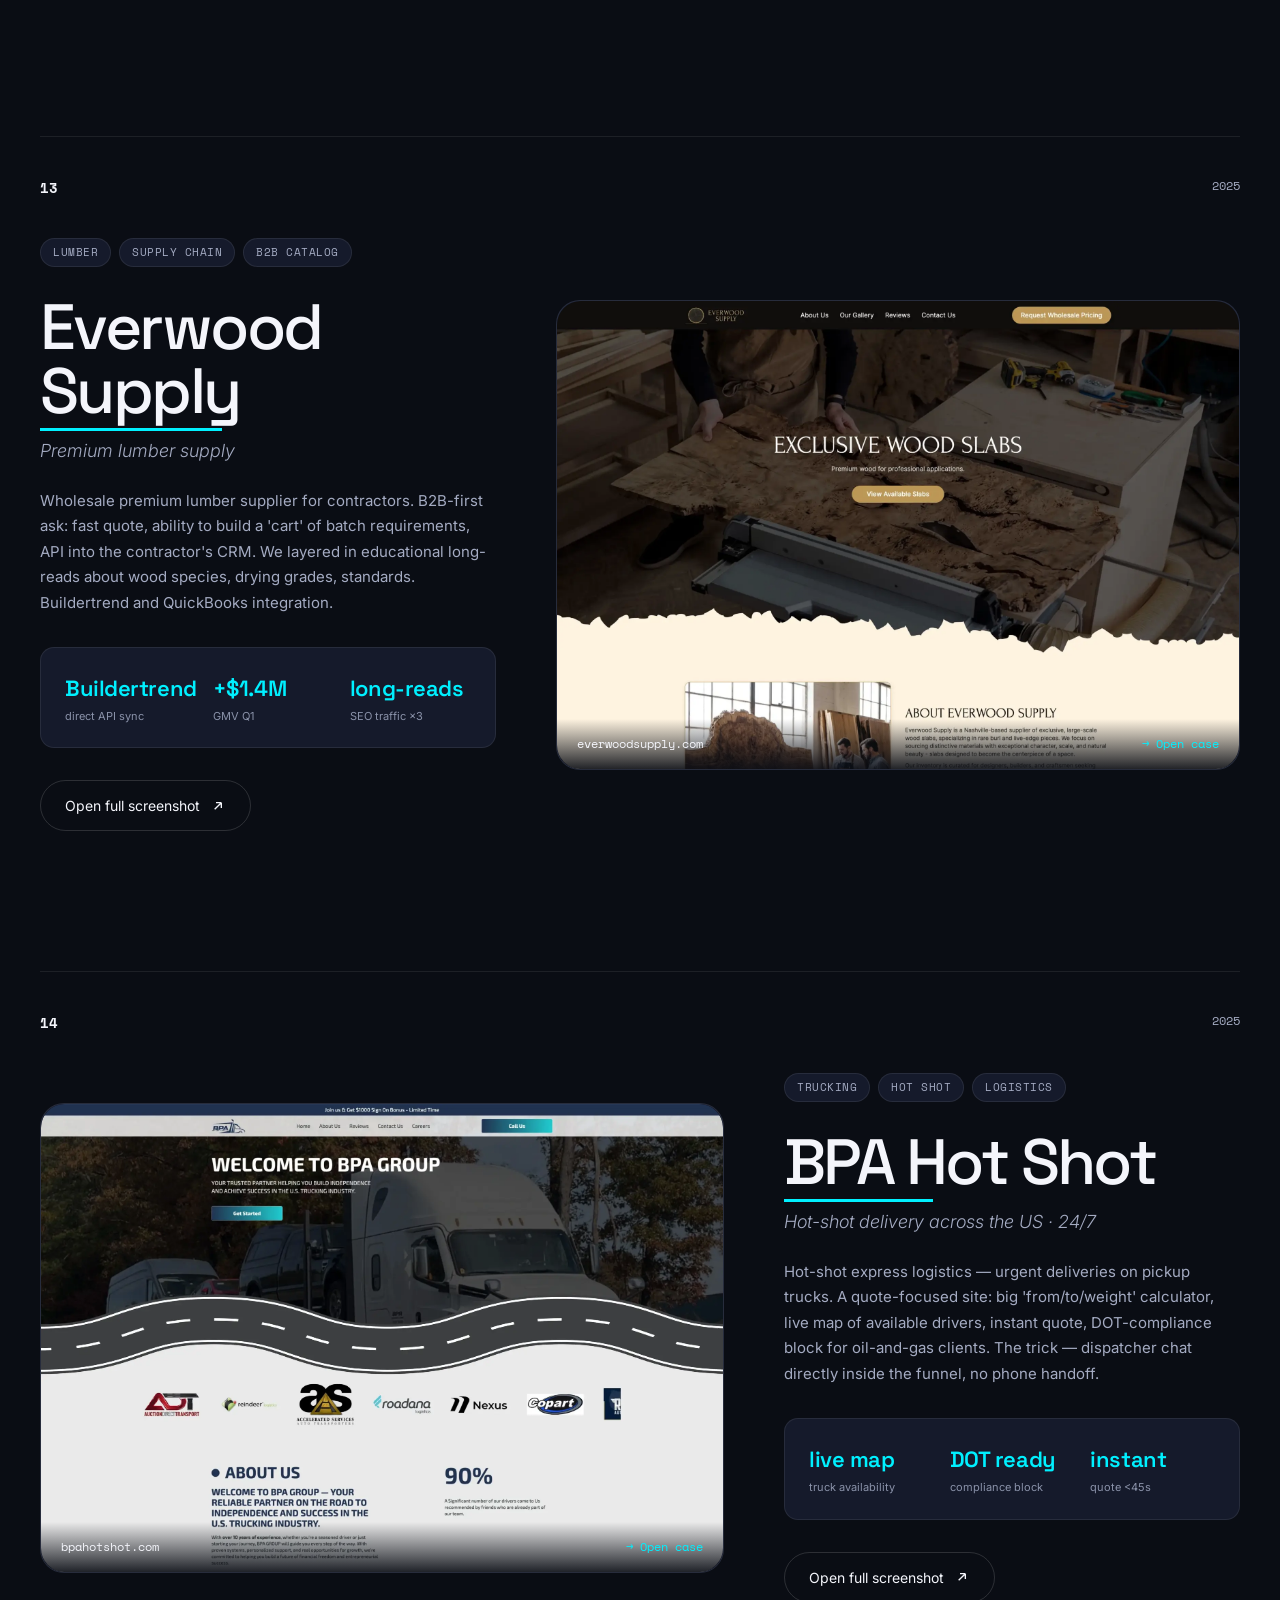
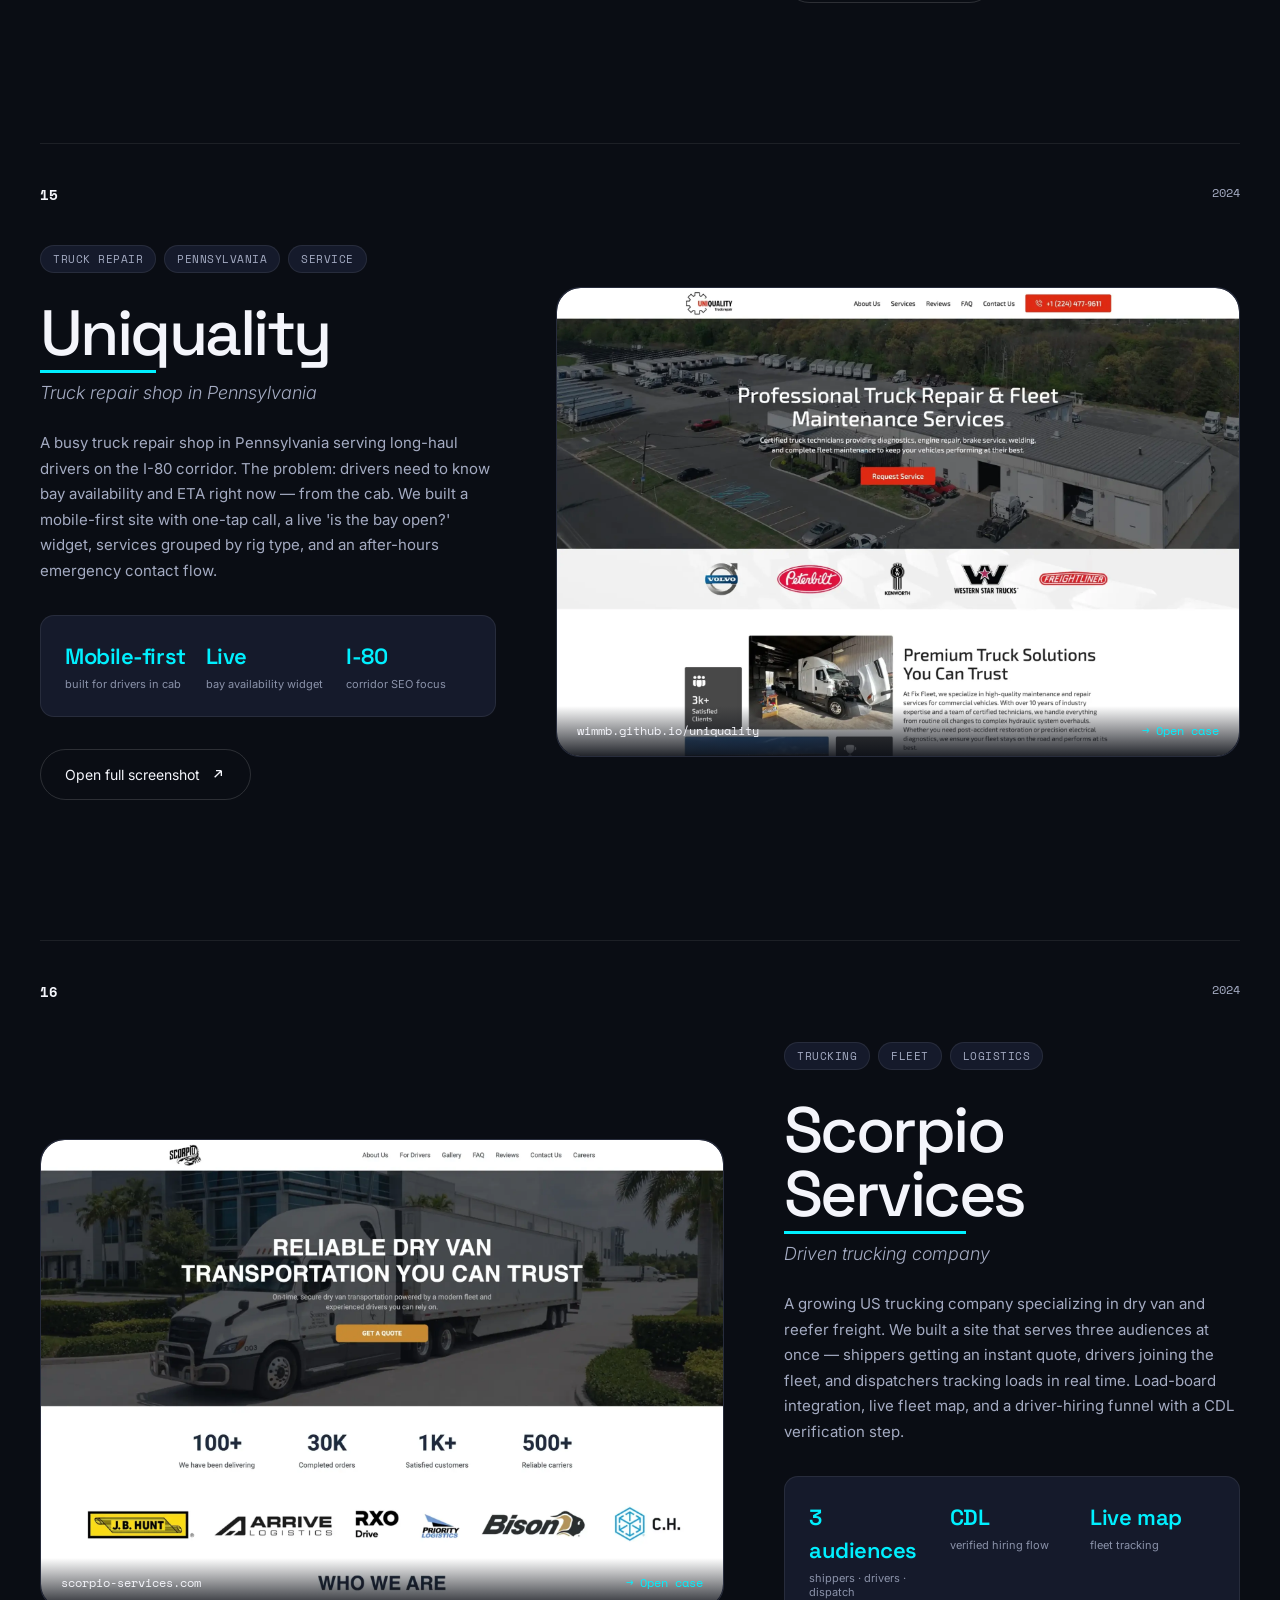
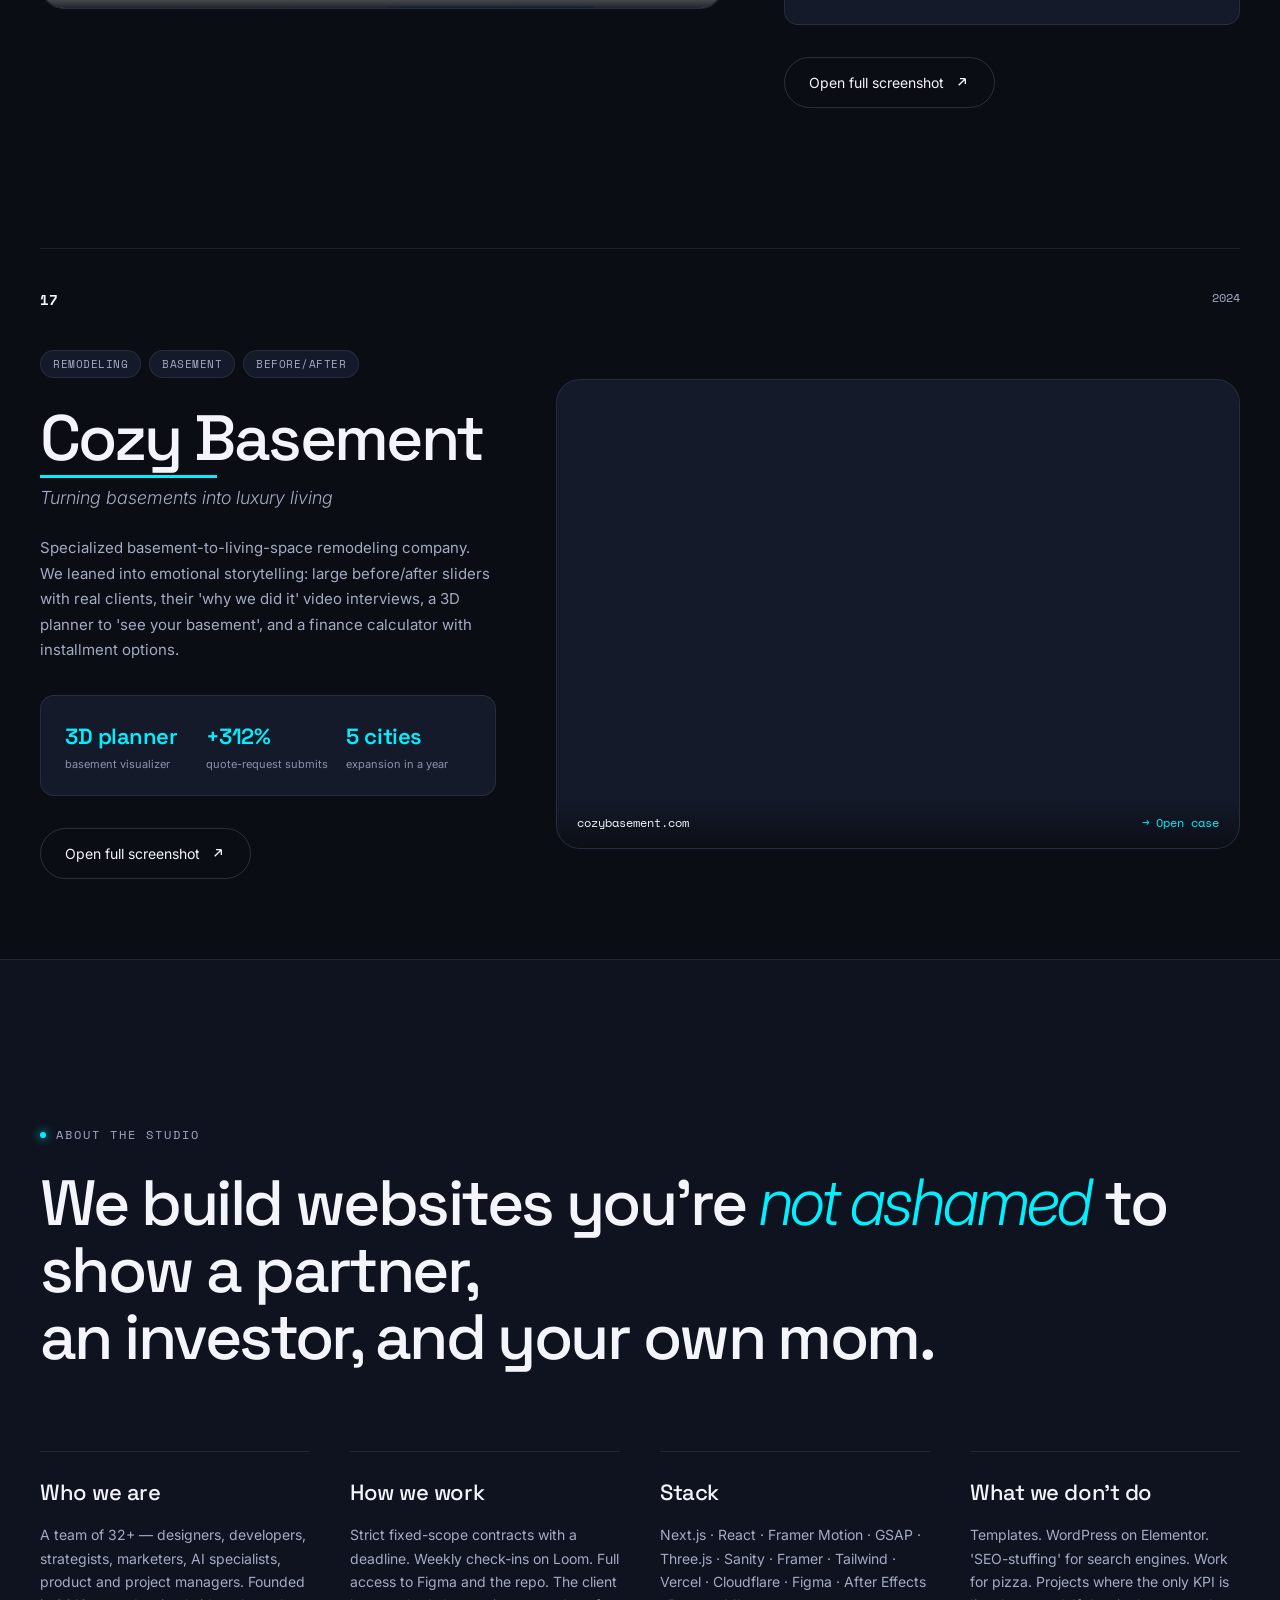
==== commit 4bcbcde4: "Perf: tighter image compression, remove font preload, defer script - Recompress 14 biggest images at" ====
--- a/index.html
+++ b/index.html
@@ -7,8 +7,7 @@
     <meta name="description" content="RUNX is a Chicago-based digital studio building fast, beautiful, conversion-focused websites for US businesses since 2016." />
     <link rel="preconnect" href="https://fonts.googleapis.com" />
     <link rel="preconnect" href="https://fonts.gstatic.com" crossorigin />
-    <link rel="preload" as="style" href="https://fonts.googleapis.com/css2?family=Space+Grotesk:wght@300;400;500;600;700&family=Inter:wght@300;400;500;600;700;800;900&family=Space+Mono:wght@400;700&display=swap" />
-    <link rel="stylesheet" href="https://fonts.googleapis.com/css2?family=Space+Grotesk:wght@300;400;500;600;700&family=Inter:wght@300;400;500;600;700;800;900&family=Space+Mono:wght@400;700&display=swap" media="print" onload="this.media='all'" />
+    <link rel="stylesheet" href="https://fonts.googleapis.com/css2?family=Space+Grotesk:wght@300;400;500;600;700&family=Inter:wght@300;400;500;600;700;800;900&family=Space+Mono:wght@400;700&display=swap" media="print" onload="this.media='all'" fetchpriority="low" />
     <noscript><link rel="stylesheet" href="https://fonts.googleapis.com/css2?family=Space+Grotesk:wght@300;400;500;600;700&family=Inter:wght@300;400;500;600;700;800;900&family=Space+Mono:wght@400;700&display=swap" /></noscript>
     <link rel="stylesheet" href="styles.css" />
 </head>
@@ -211,7 +210,7 @@
                     </div>
                     <div class="project-preview" data-cursor="view">
                         <div class="preview-wrap">
-                            <img src="images/solidpro.webp" alt="SolidPro US" loading="lazy" />
+                            <img decoding="async" src="images/solidpro.webp" alt="SolidPro US" loading="lazy" />
                         </div>
                         <div class="preview-label">
                             <span>solidpro.us</span>
@@ -253,7 +252,7 @@
                     </div>
                     <div class="project-preview" data-cursor="view">
                         <div class="preview-wrap">
-                            <img src="images/runx-auto.webp" alt="RUNX Auto" loading="lazy" />
+                            <img decoding="async" src="images/runx-auto.webp" alt="RUNX Auto" loading="lazy" />
                         </div>
                         <div class="preview-label">
                             <span>runxauto.com</span>
@@ -295,7 +294,7 @@
                     </div>
                     <div class="project-preview" data-cursor="view">
                         <div class="preview-wrap">
-                            <img src="images/amin-fence.webp" alt="Amin Fence" loading="lazy" />
+                            <img decoding="async" src="images/amin-fence.webp" alt="Amin Fence" loading="lazy" />
                         </div>
                         <div class="preview-label">
                             <span>aminfence.com</span>
@@ -337,7 +336,7 @@
                     </div>
                     <div class="project-preview" data-cursor="view">
                         <div class="preview-wrap">
-                            <img src="images/renew-hvac.webp" alt="Renew HVAC" loading="lazy" />
+                            <img decoding="async" src="images/renew-hvac.webp" alt="Renew HVAC" loading="lazy" />
                         </div>
                         <div class="preview-label">
                             <span>renewhvac.com</span>
@@ -379,7 +378,7 @@
                     </div>
                     <div class="project-preview" data-cursor="view">
                         <div class="preview-wrap">
-                            <img src="images/wow-laser.webp" alt="WOW Laser" loading="lazy" />
+                            <img decoding="async" src="images/wow-laser.webp" alt="WOW Laser" loading="lazy" />
                         </div>
                         <div class="preview-label">
                             <span>wowlaser.com</span>
@@ -421,7 +420,7 @@
                     </div>
                     <div class="project-preview" data-cursor="view">
                         <div class="preview-wrap">
-                            <img src="images/ikova-tattoo.webp" alt="Ikova Tattoo" loading="lazy" />
+                            <img decoding="async" src="images/ikova-tattoo.webp" alt="Ikova Tattoo" loading="lazy" />
                         </div>
                         <div class="preview-label">
                             <span>ikovatattoo.com</span>
@@ -463,7 +462,7 @@
                     </div>
                     <div class="project-preview" data-cursor="view">
                         <div class="preview-wrap">
-                            <img src="images/vp-floors.webp" alt="VP Floors" loading="lazy" />
+                            <img decoding="async" src="images/vp-floors.webp" alt="VP Floors" loading="lazy" />
                         </div>
                         <div class="preview-label">
                             <span>vpfloors.com</span>
@@ -505,7 +504,7 @@
                     </div>
                     <div class="project-preview" data-cursor="view">
                         <div class="preview-wrap">
-                            <img src="images/pctitan.webp" alt="P&C Titan Freight" loading="lazy" />
+                            <img decoding="async" src="images/pctitan.webp" alt="P&C Titan Freight" loading="lazy" />
                         </div>
                         <div class="preview-label">
                             <span>pctitaninc.com</span>
@@ -547,7 +546,7 @@
                     </div>
                     <div class="project-preview" data-cursor="view">
                         <div class="preview-wrap">
-                            <img src="images/mira-clean.webp" alt="MIRA Clean" loading="lazy" />
+                            <img decoding="async" src="images/mira-clean.webp" alt="MIRA Clean" loading="lazy" />
                         </div>
                         <div class="preview-label">
                             <span>mira-clean.de</span>
@@ -589,7 +588,7 @@
                     </div>
                     <div class="project-preview" data-cursor="view">
                         <div class="preview-wrap">
-                            <img src="images/billionaire-limo.webp" alt="Billionaire Limo" loading="lazy" />
+                            <img decoding="async" src="images/billionaire-limo.webp" alt="Billionaire Limo" loading="lazy" />
                         </div>
                         <div class="preview-label">
                             <span>billionairelimo.com</span>
@@ -631,7 +630,7 @@
                     </div>
                     <div class="project-preview" data-cursor="view">
                         <div class="preview-wrap">
-                            <img src="images/alliance-hr.webp" alt="Alliance HR" loading="lazy" />
+                            <img decoding="async" src="images/alliance-hr.webp" alt="Alliance HR" loading="lazy" />
                         </div>
                         <div class="preview-label">
                             <span>alliance-hr.com</span>
@@ -673,7 +672,7 @@
                     </div>
                     <div class="project-preview" data-cursor="view">
                         <div class="preview-wrap">
-                            <img src="images/renasansce.webp" alt="Renasansce" loading="lazy" />
+                            <img decoding="async" src="images/renasansce.webp" alt="Renasansce" loading="lazy" />
                         </div>
                         <div class="preview-label">
                             <span>renasansce.com</span>
@@ -715,7 +714,7 @@
                     </div>
                     <div class="project-preview" data-cursor="view">
                         <div class="preview-wrap">
-                            <img src="images/everwood-supply.webp" alt="Everwood Supply" loading="lazy" />
+                            <img decoding="async" src="images/everwood-supply.webp" alt="Everwood Supply" loading="lazy" />
                         </div>
                         <div class="preview-label">
                             <span>everwoodsupply.com</span>
@@ -757,7 +756,7 @@
                     </div>
                     <div class="project-preview" data-cursor="view">
                         <div class="preview-wrap">
-                            <img src="images/bpa-hotshot.webp" alt="BPA Hot Shot" loading="lazy" />
+                            <img decoding="async" src="images/bpa-hotshot.webp" alt="BPA Hot Shot" loading="lazy" />
                         </div>
                         <div class="preview-label">
                             <span>bpahotshot.com</span>
@@ -799,7 +798,7 @@
                     </div>
                     <div class="project-preview" data-cursor="view">
                         <div class="preview-wrap">
-                            <img src="images/uniquality.webp" alt="Uniquality" loading="lazy" />
+                            <img decoding="async" src="images/uniquality.webp" alt="Uniquality" loading="lazy" />
                         </div>
                         <div class="preview-label">
                             <span>wimmb.github.io/uniquality</span>
@@ -841,7 +840,7 @@
                     </div>
                     <div class="project-preview" data-cursor="view">
                         <div class="preview-wrap">
-                            <img src="images/scorpio-services.webp" alt="Scorpio Services" loading="lazy" />
+                            <img decoding="async" src="images/scorpio-services.webp" alt="Scorpio Services" loading="lazy" />
                         </div>
                         <div class="preview-label">
                             <span>scorpio-services.com</span>
@@ -883,7 +882,7 @@
                     </div>
                     <div class="project-preview" data-cursor="view">
                         <div class="preview-wrap">
-                            <img src="images/cozy-basement.webp" alt="Cozy Basement" loading="lazy" />
+                            <img decoding="async" src="images/cozy-basement.webp" alt="Cozy Basement" loading="lazy" />
                         </div>
                         <div class="preview-label">
                             <span>cozybasement.com</span>
@@ -1121,6 +1120,6 @@
         </div>
     </div>
 
-    <script src="script.js"></script>
+    <script src="script.js" defer></script>
 </body>
 </html>
--- a/styles.css
+++ b/styles.css
@@ -162,9 +162,12 @@
 .loader-bar span {
     display: block;
     height: 100%;
-    width: 0%;
+    width: 100%;
     background: var(--accent);
+    transform: scaleX(0);
+    transform-origin: left center;
     animation: loadFill 1.8s var(--ease-out) forwards;
+    will-change: transform;
 }
 .loader-count {
     margin-top: 14px;
@@ -176,7 +179,7 @@
     from { opacity: 0; transform: translateY(20px); }
     to { opacity: 1; transform: translateY(0); }
 }
-@keyframes loadFill { to { width: 100%; } }
+@keyframes loadFill { to { transform: scaleX(1); } }
 
 /* ========== Header ========== */
 .header {
@@ -539,14 +542,16 @@
 .scroll-line::after {
     content: "";
     position: absolute;
-    top: -50%;
+    top: 0;
     left: 0;
     width: 100%;
     height: 50%;
     background: var(--accent);
+    transform: translateY(-100%);
     animation: scrollDot 2s linear infinite;
-}
-@keyframes scrollDot { to { top: 100%; } }
+    will-change: transform;
+}
+@keyframes scrollDot { to { transform: translateY(200%); } }
 
 /* ========== Marquee ========== */
 .marquee {
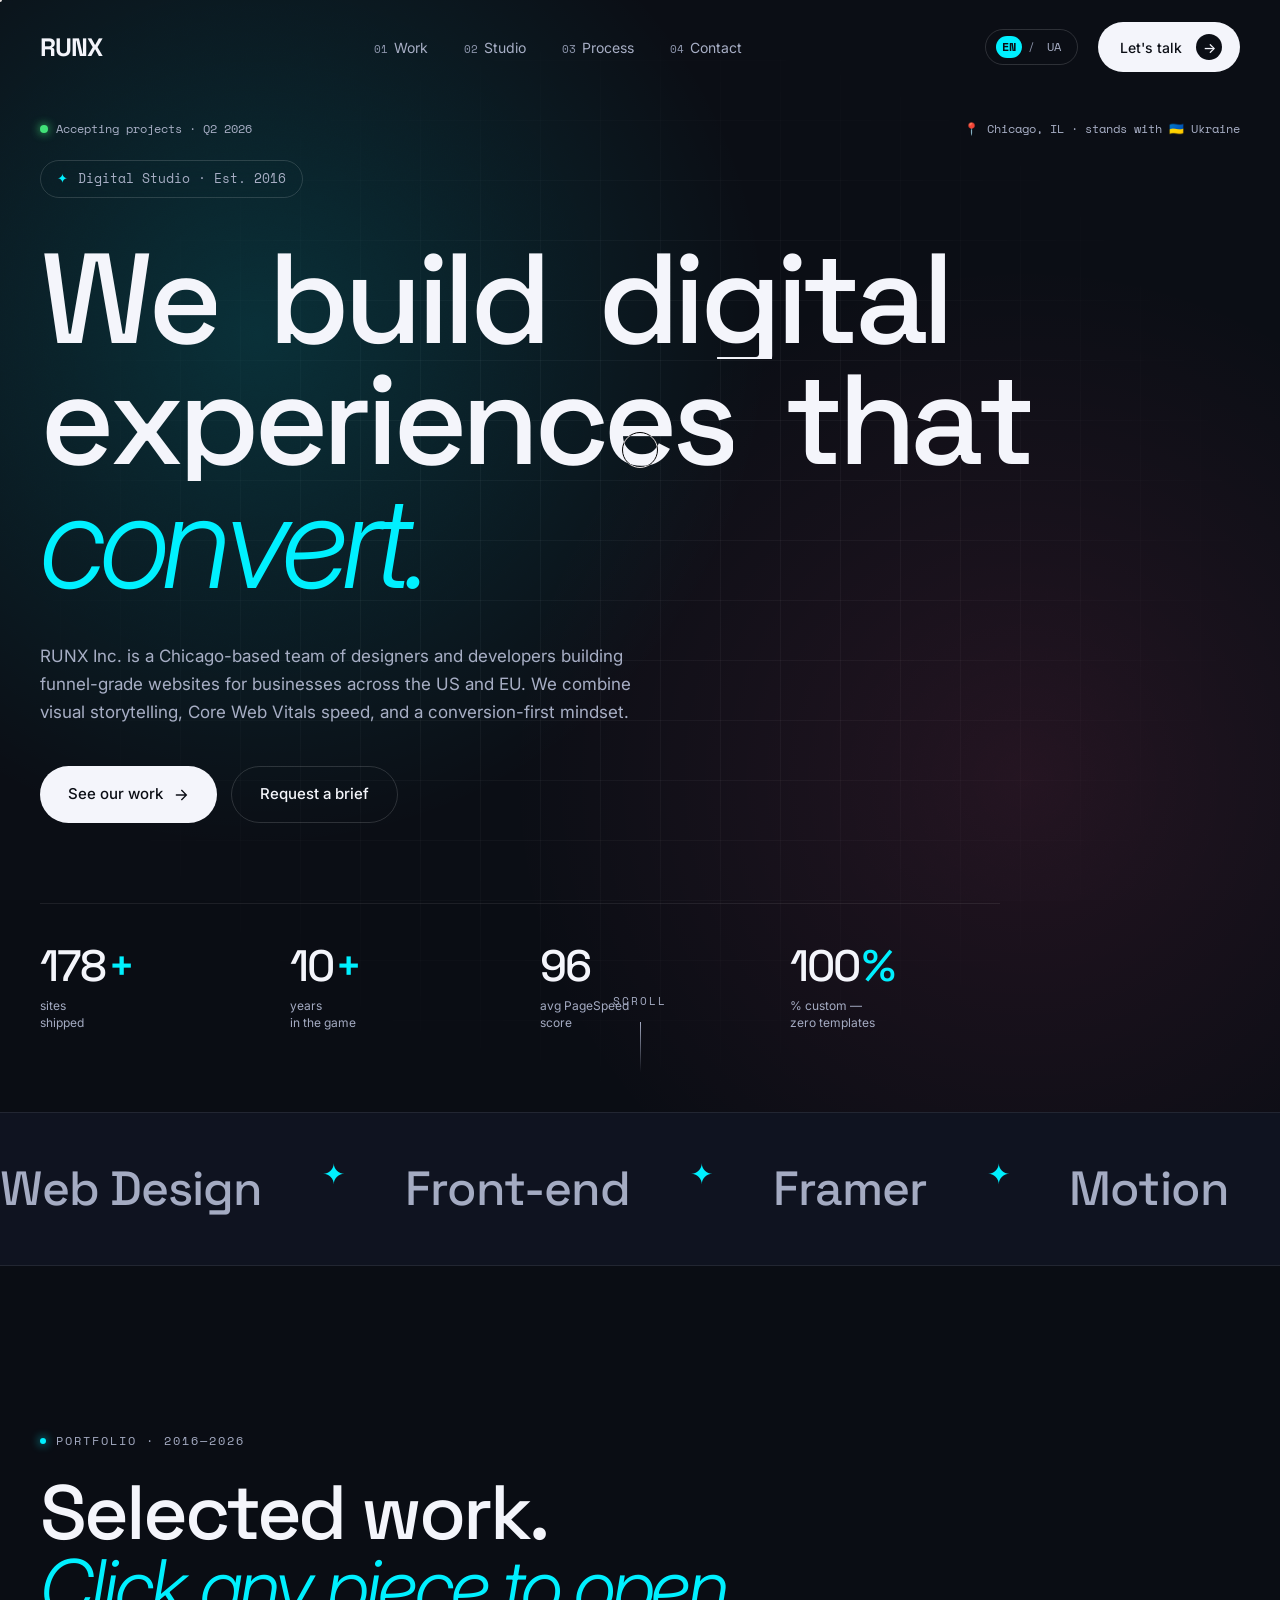
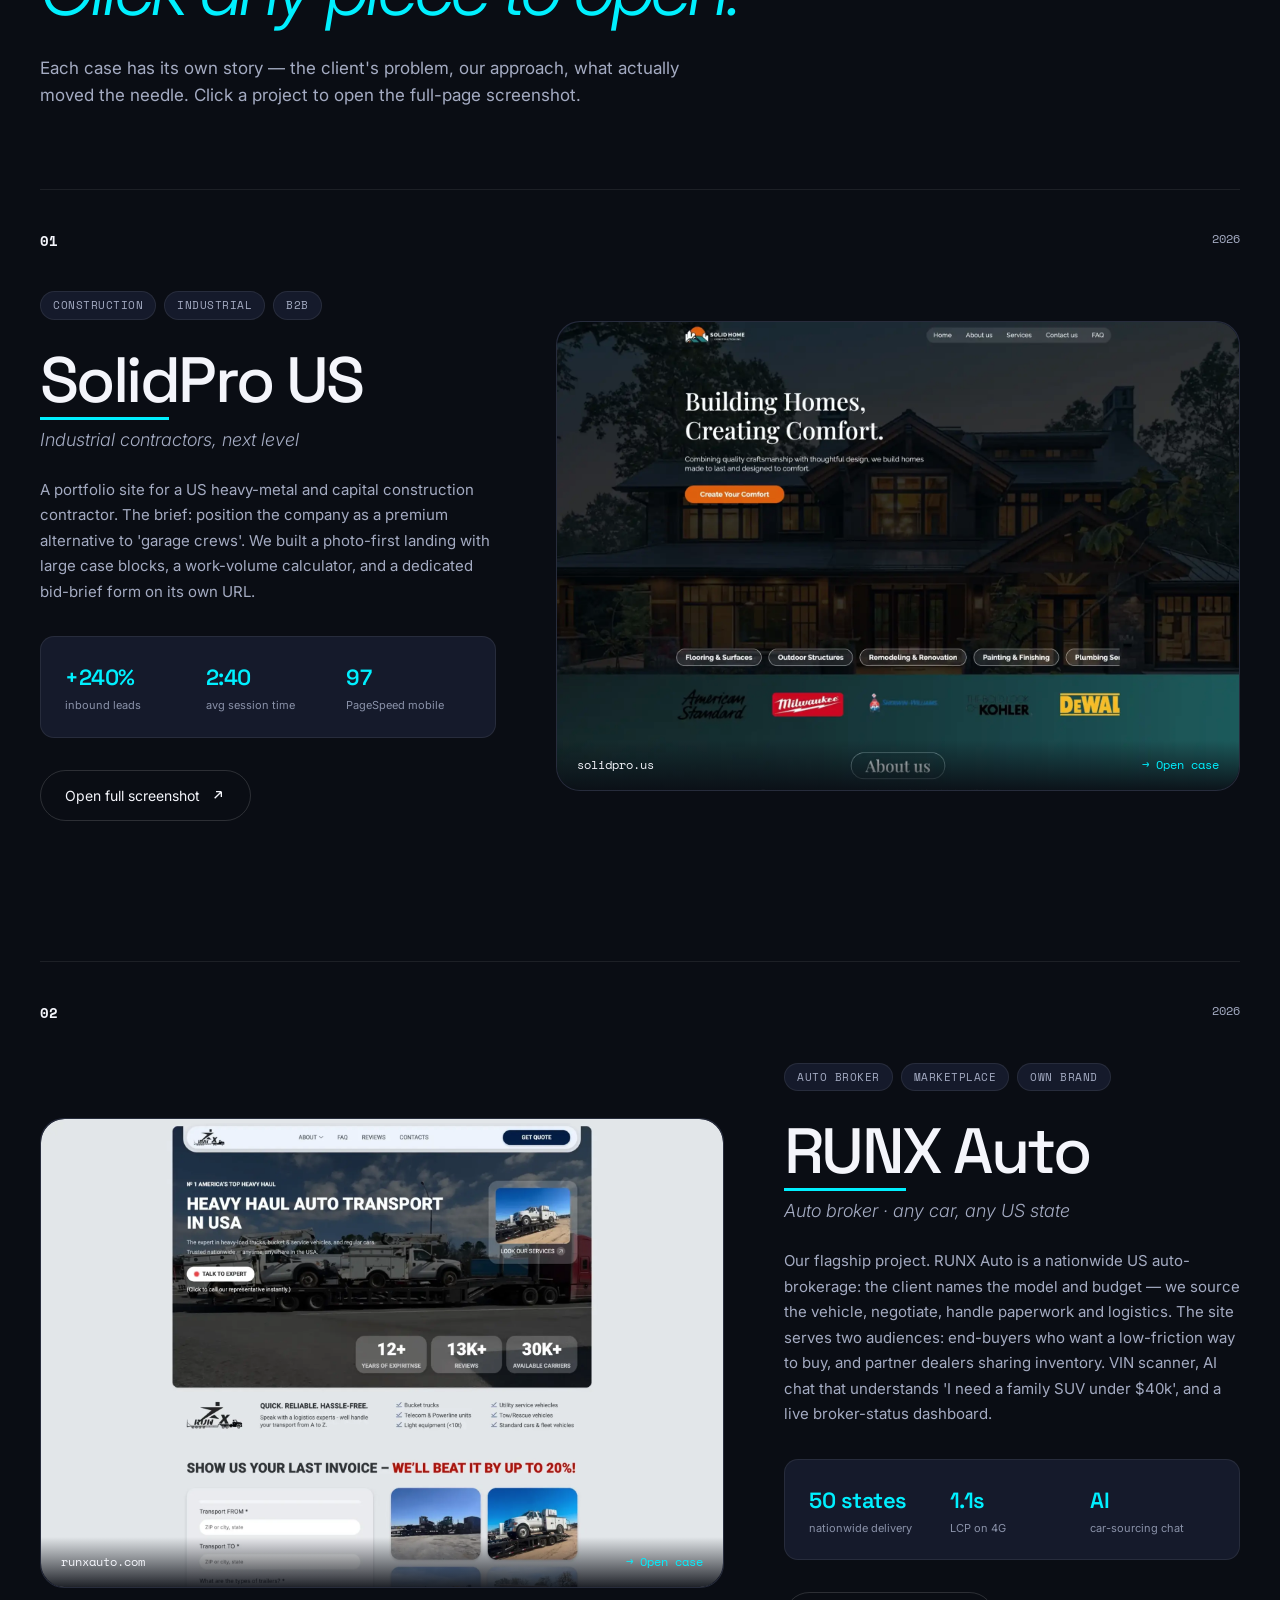
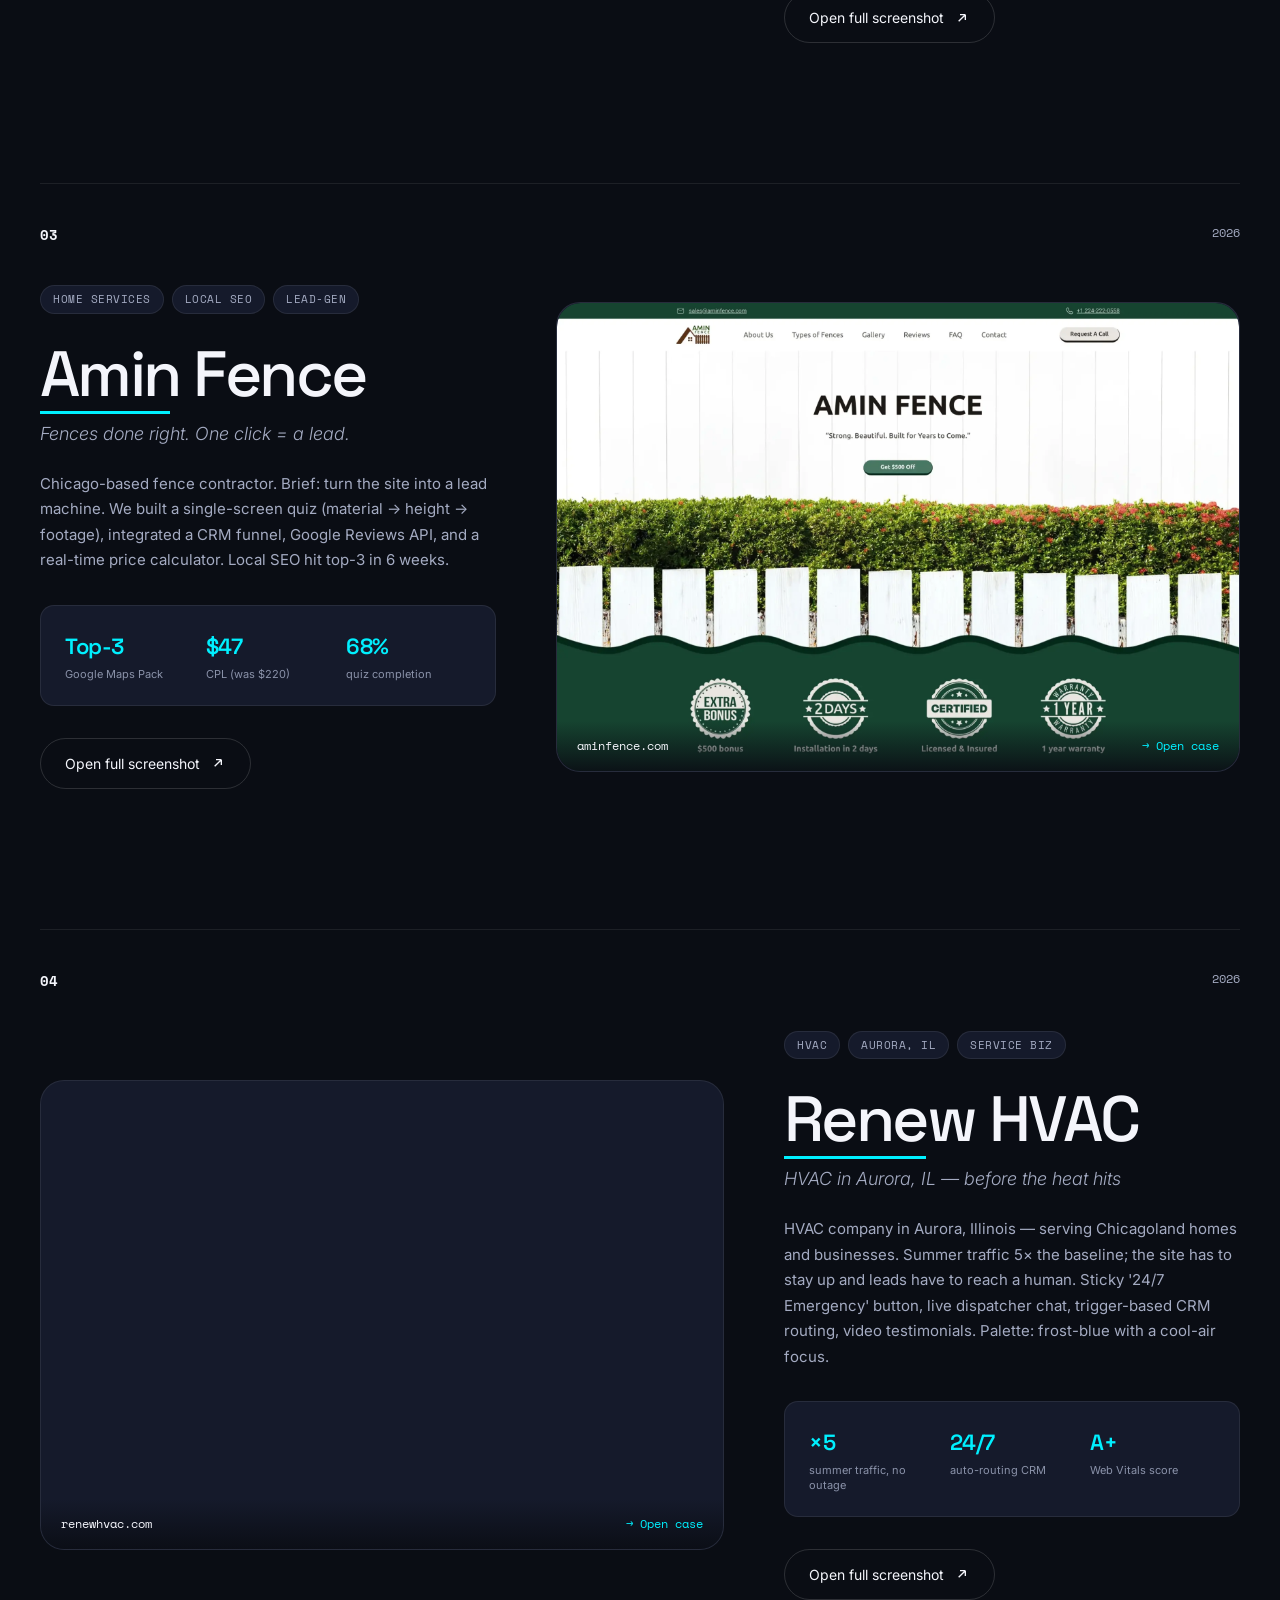
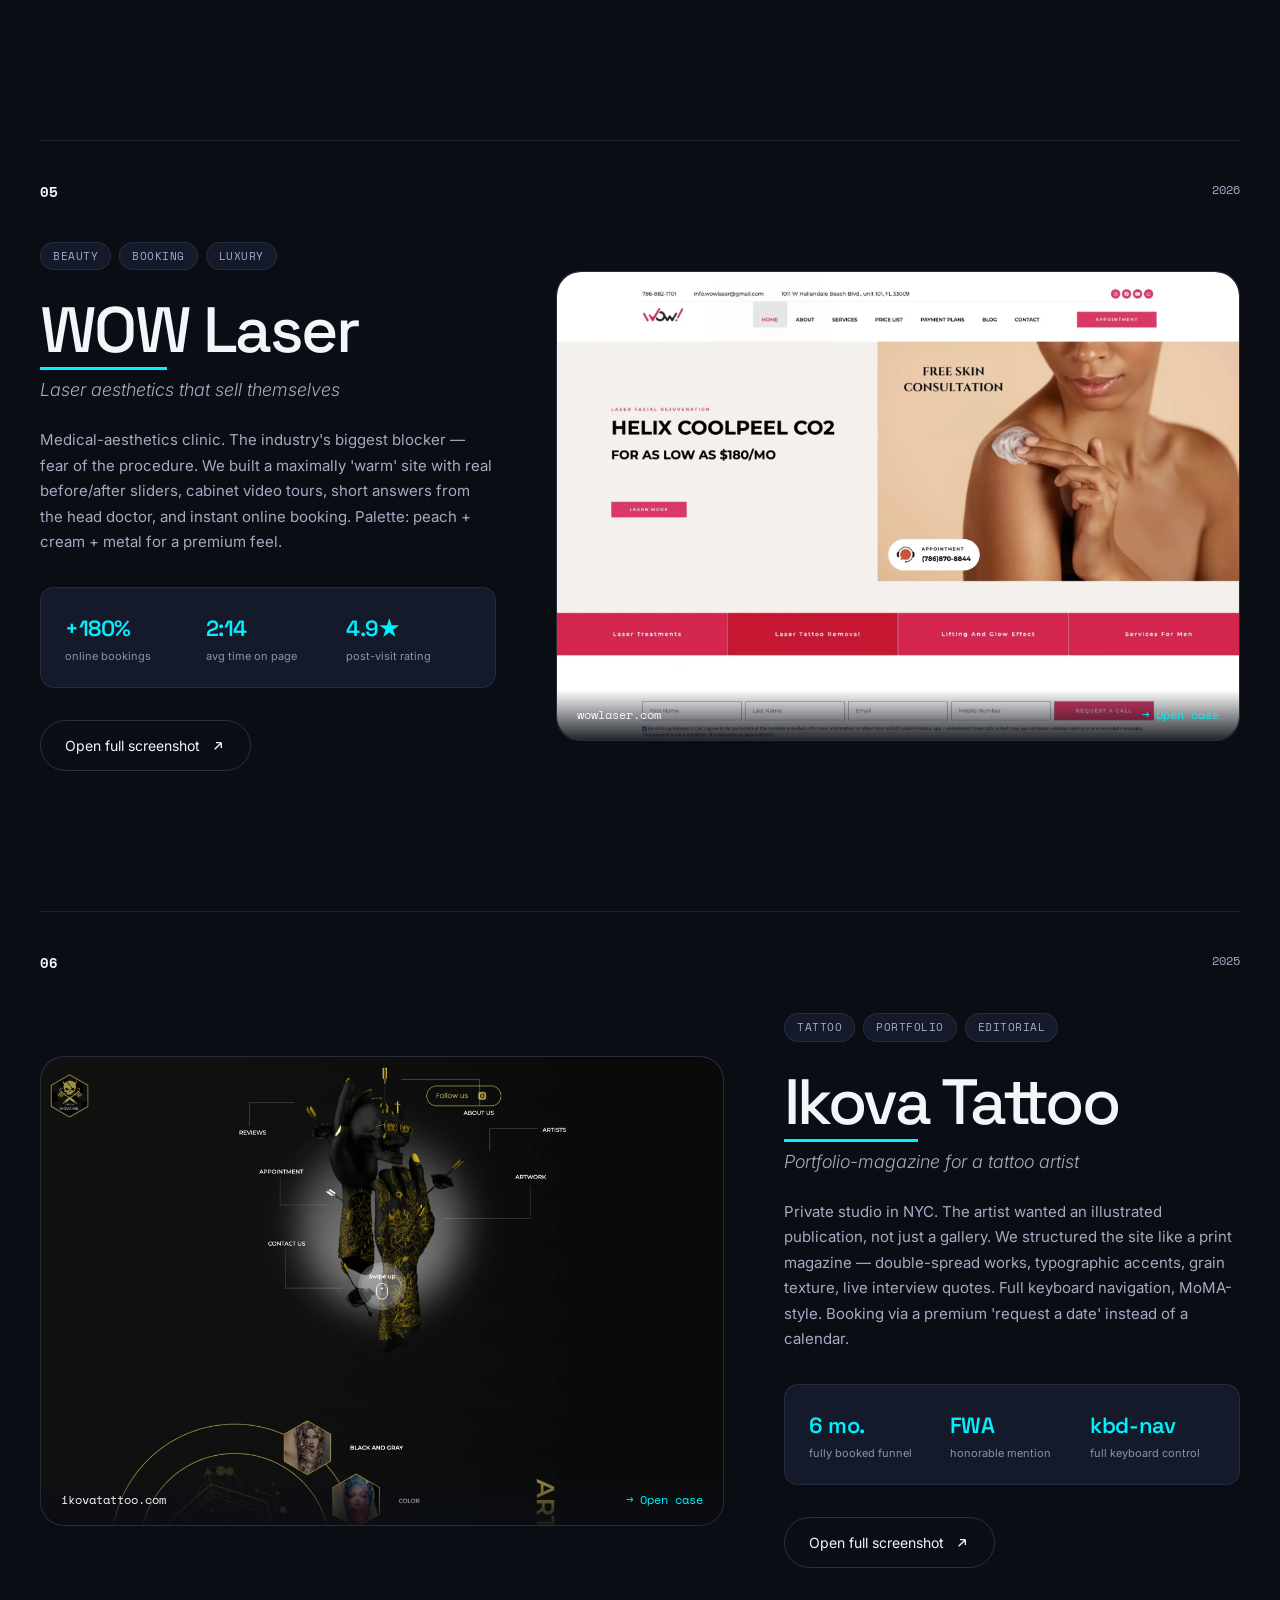
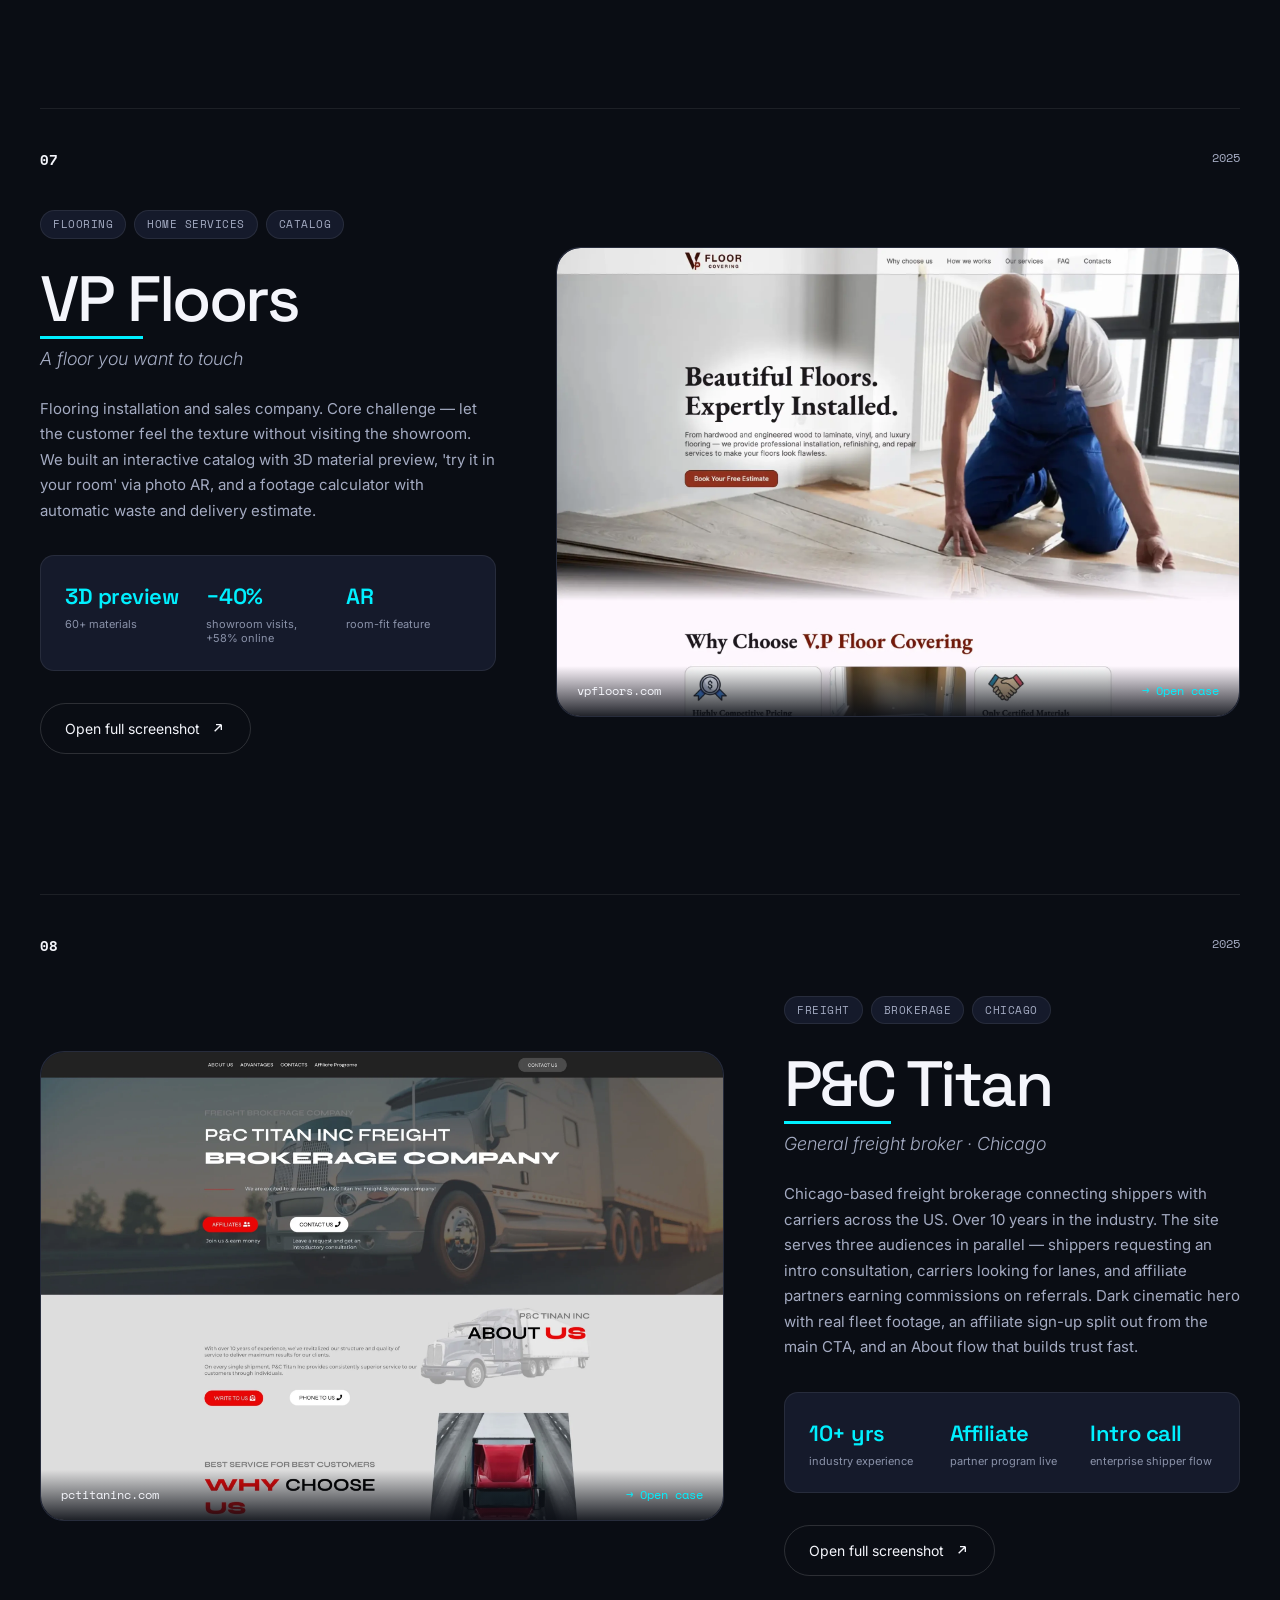
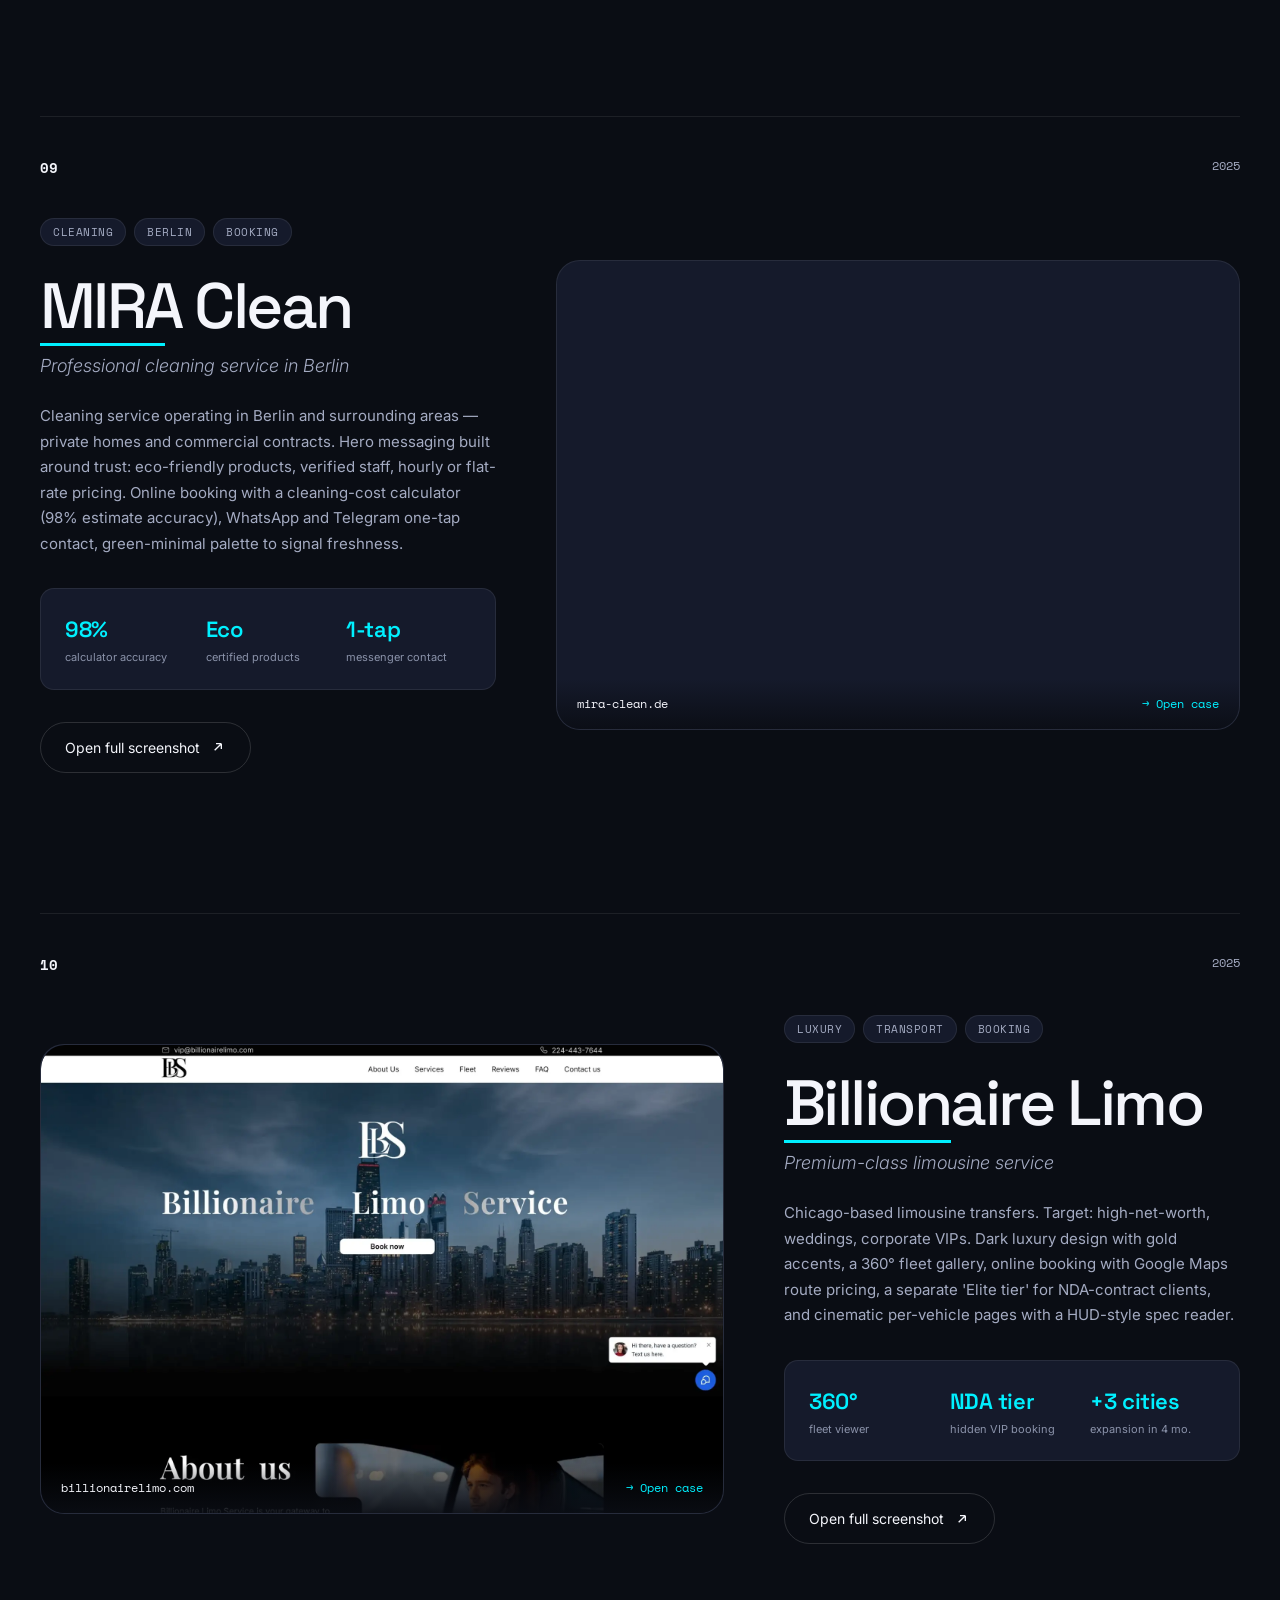
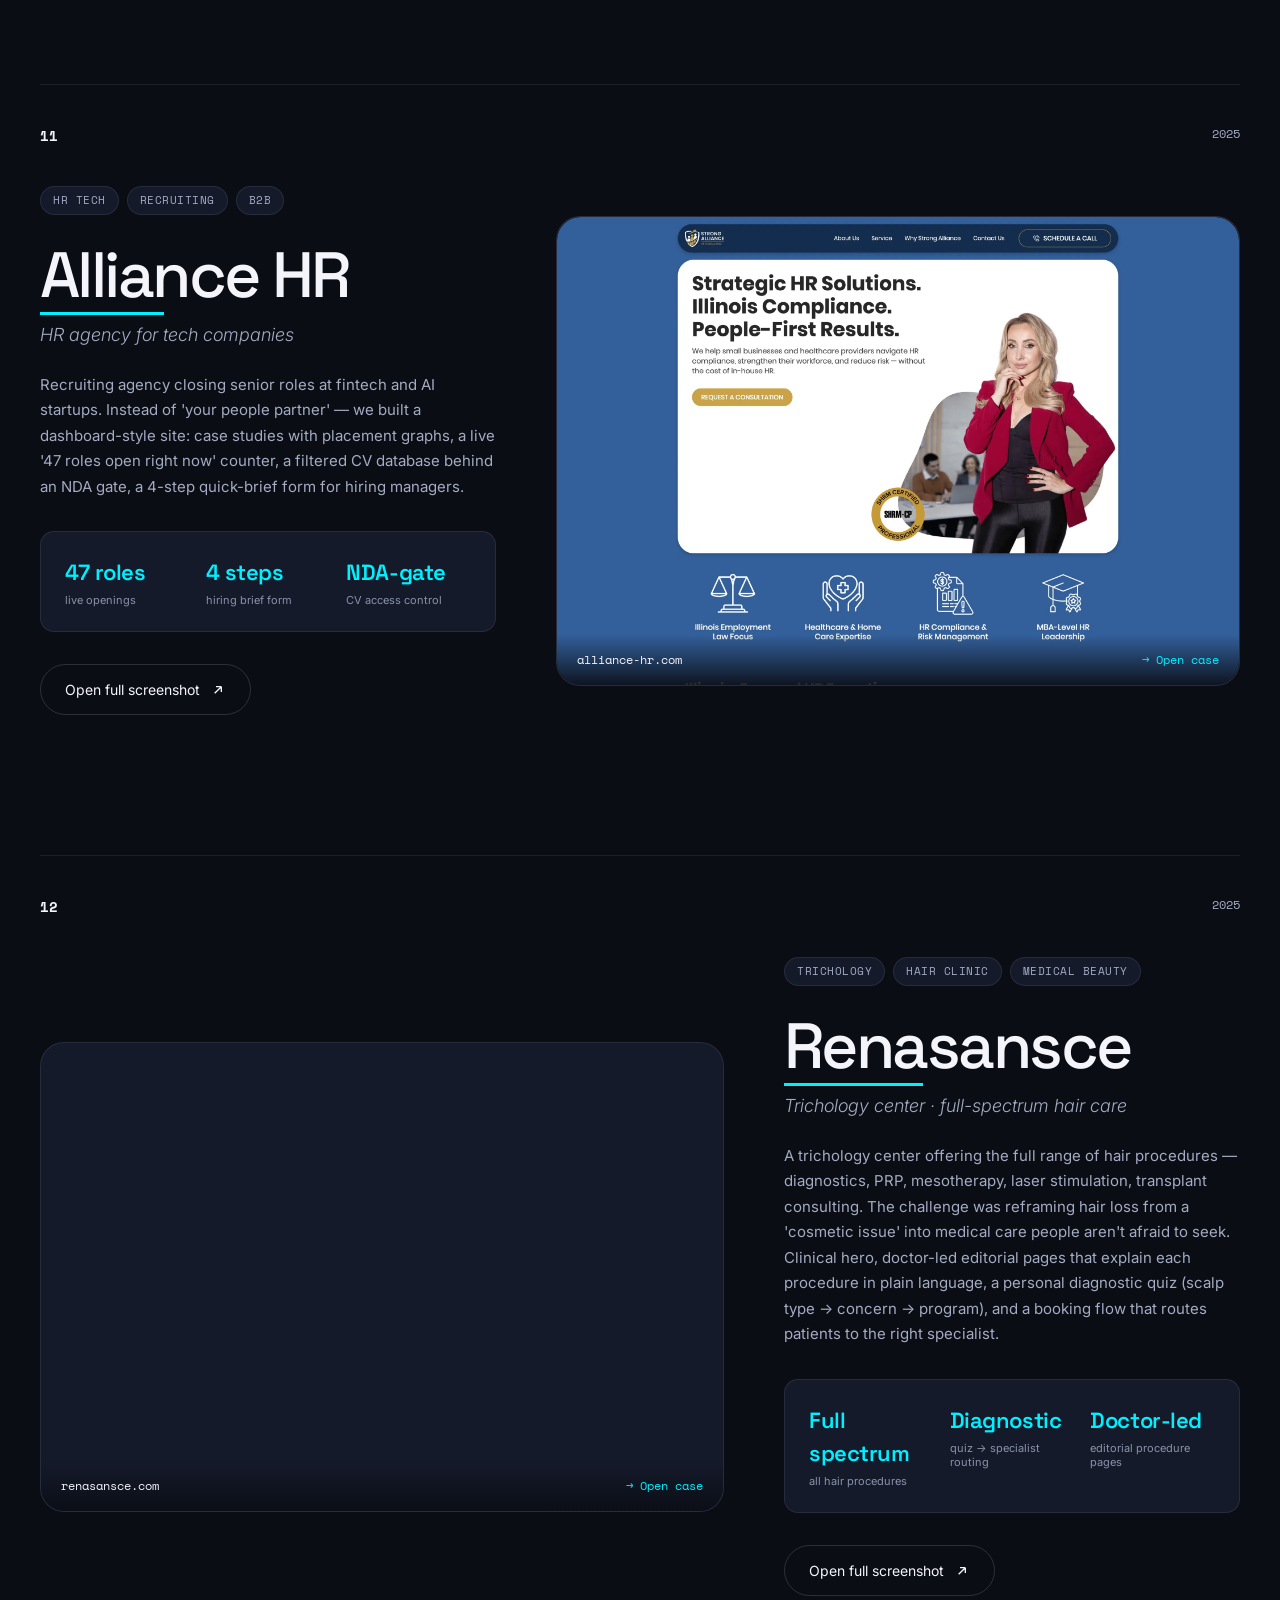
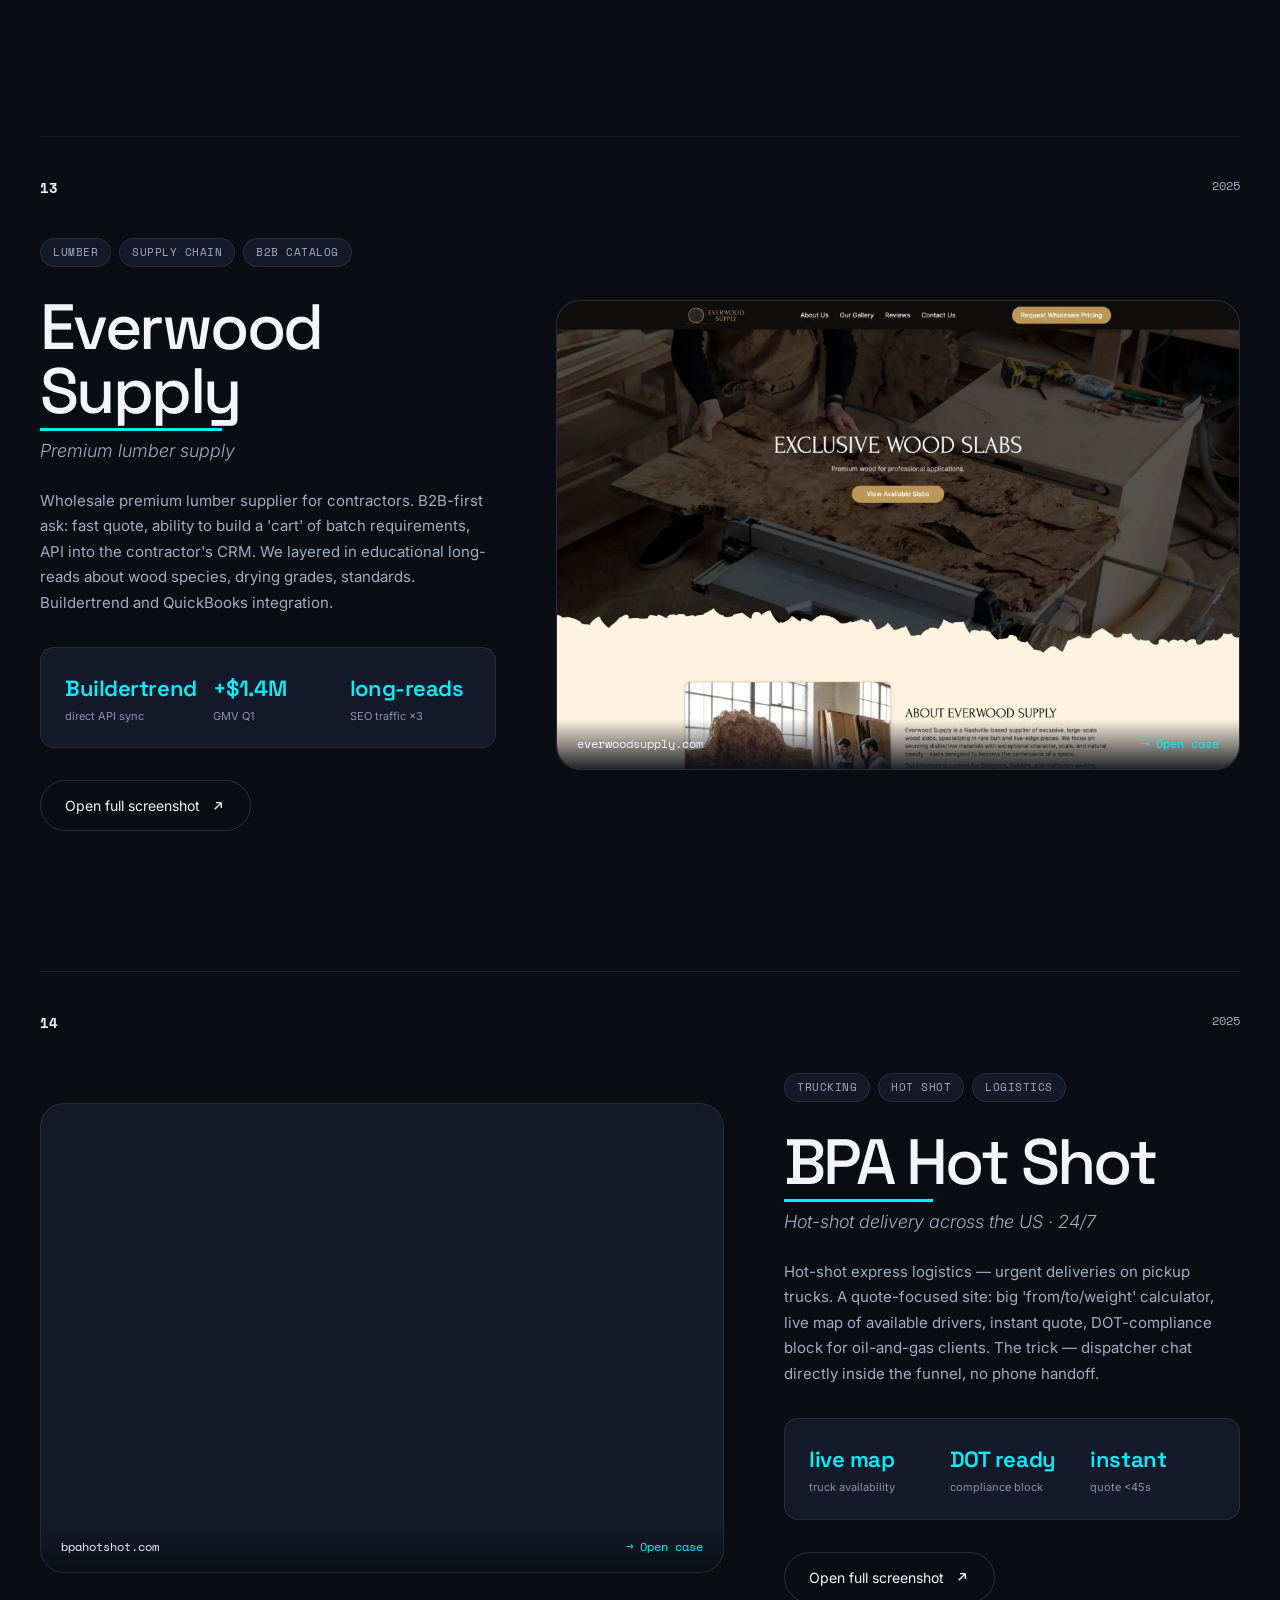
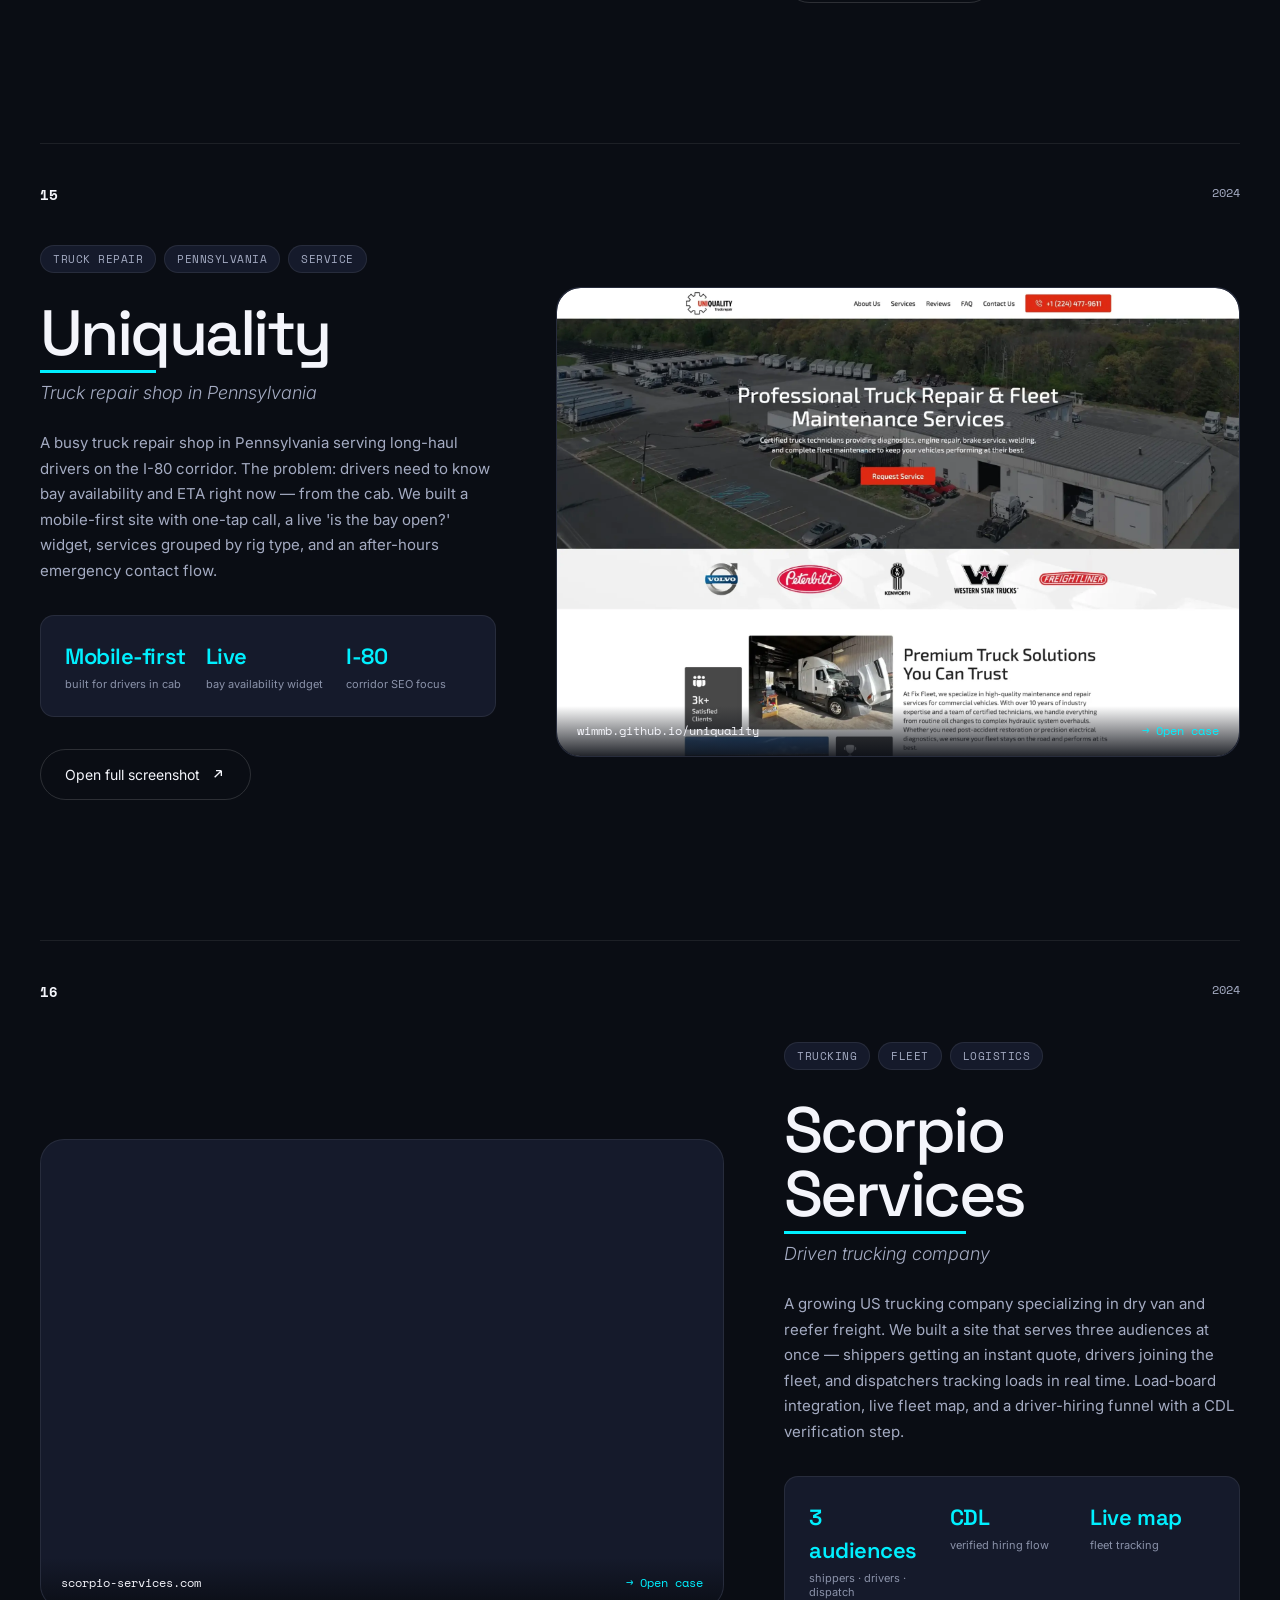
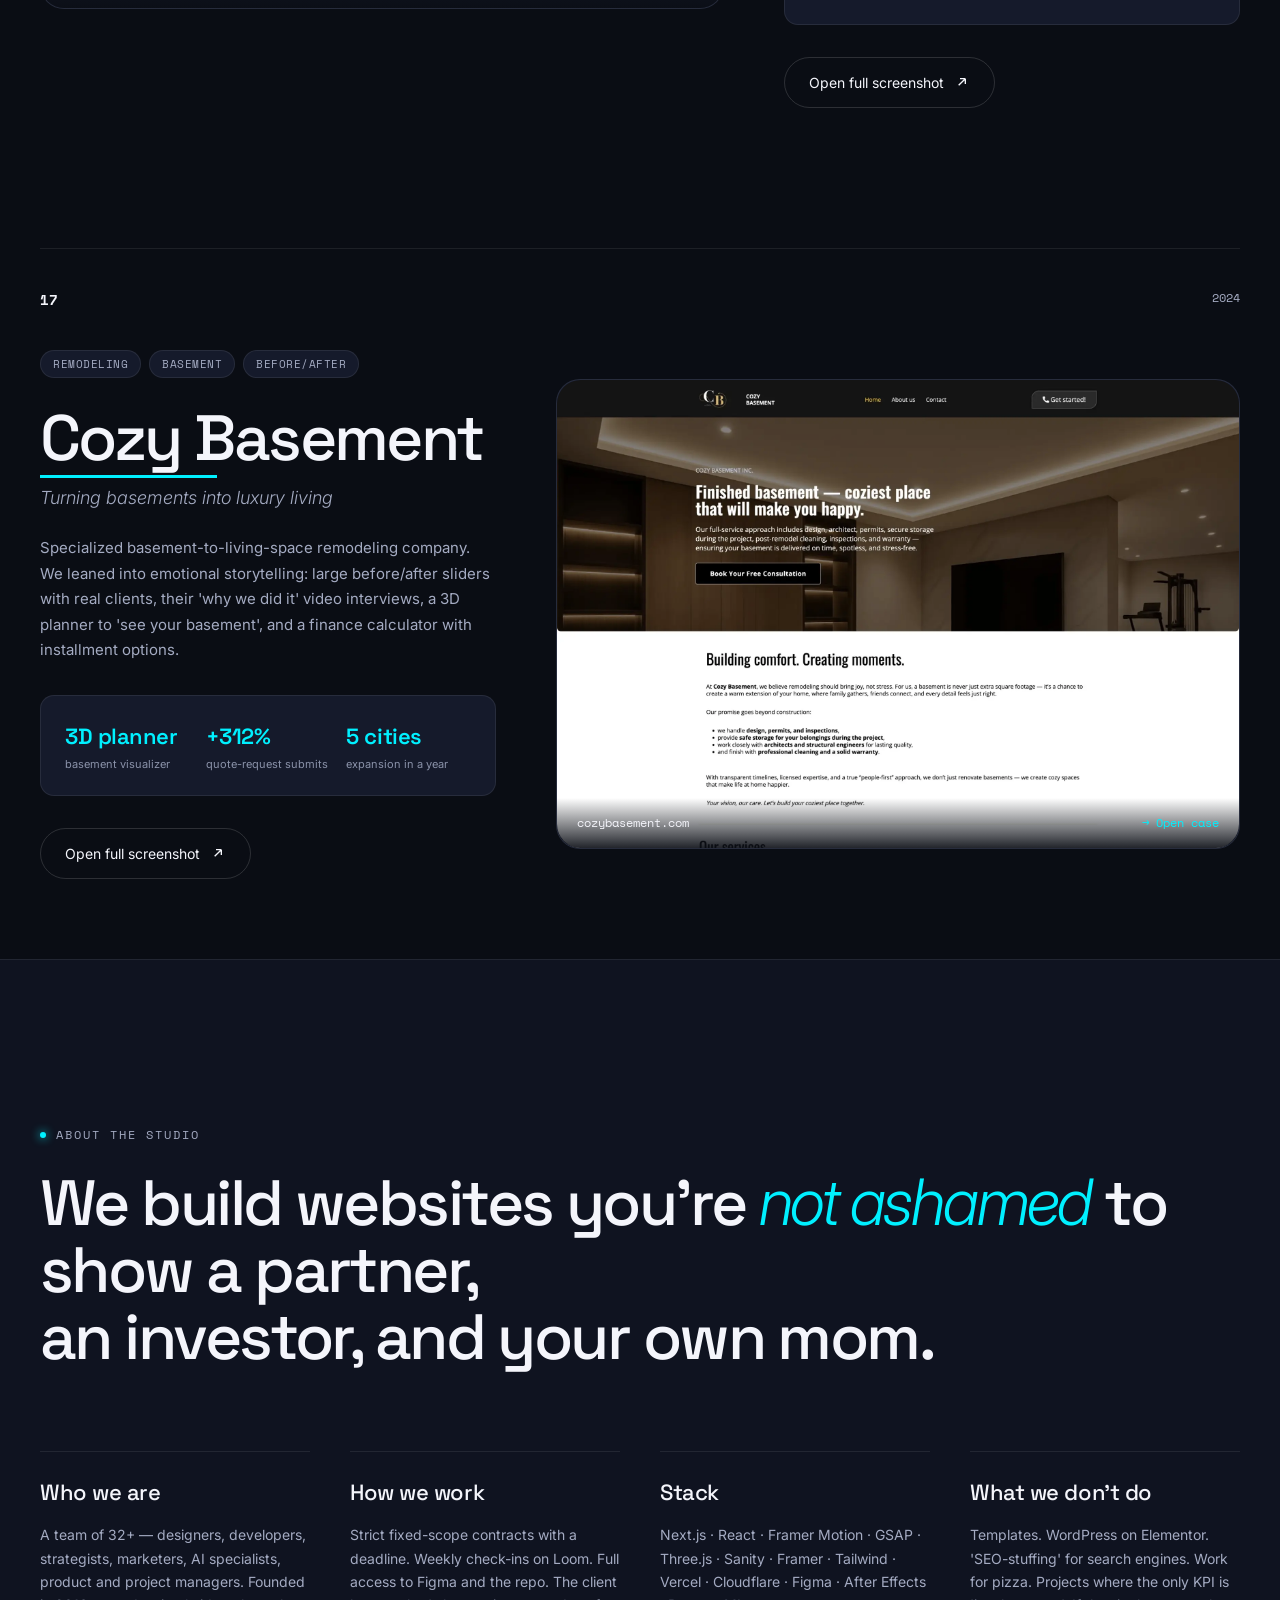
==== commit 31df89d4: "Belt-and-braces for <html lang> + composited scroll progress - Inline head script forces lang attrib" ====
--- a/index.html
+++ b/index.html
@@ -2,7 +2,9 @@
 <html lang="en">
 <head>
     <meta charset="UTF-8" />
+    <meta http-equiv="Content-Language" content="en" />
     <meta name="viewport" content="width=device-width, initial-scale=1.0" />
+    <script>(function(){try{var l=localStorage.getItem('runx-lang');document.documentElement.setAttribute('lang',l==='ua'?'uk':'en');}catch(e){document.documentElement.setAttribute('lang','en');}})();</script>
     <title>RUNX — Digital Studio · Websites That Convert</title>
     <meta name="description" content="RUNX is a Chicago-based digital studio building fast, beautiful, conversion-focused websites for US businesses since 2016." />
     <link rel="preconnect" href="https://fonts.googleapis.com" />
--- a/styles.css
+++ b/styles.css
@@ -122,10 +122,13 @@
     position: fixed;
     top: 0; left: 0;
     height: 2px;
+    width: 100%;
     background: linear-gradient(90deg, var(--accent), var(--accent-3));
     z-index: 9998;
-    width: 0%;
-    transition: width 0.1s linear;
+    transform: scaleX(0);
+    transform-origin: left center;
+    transition: transform 0.1s linear;
+    will-change: transform;
 }
 
 /* ========== Loader ========== */
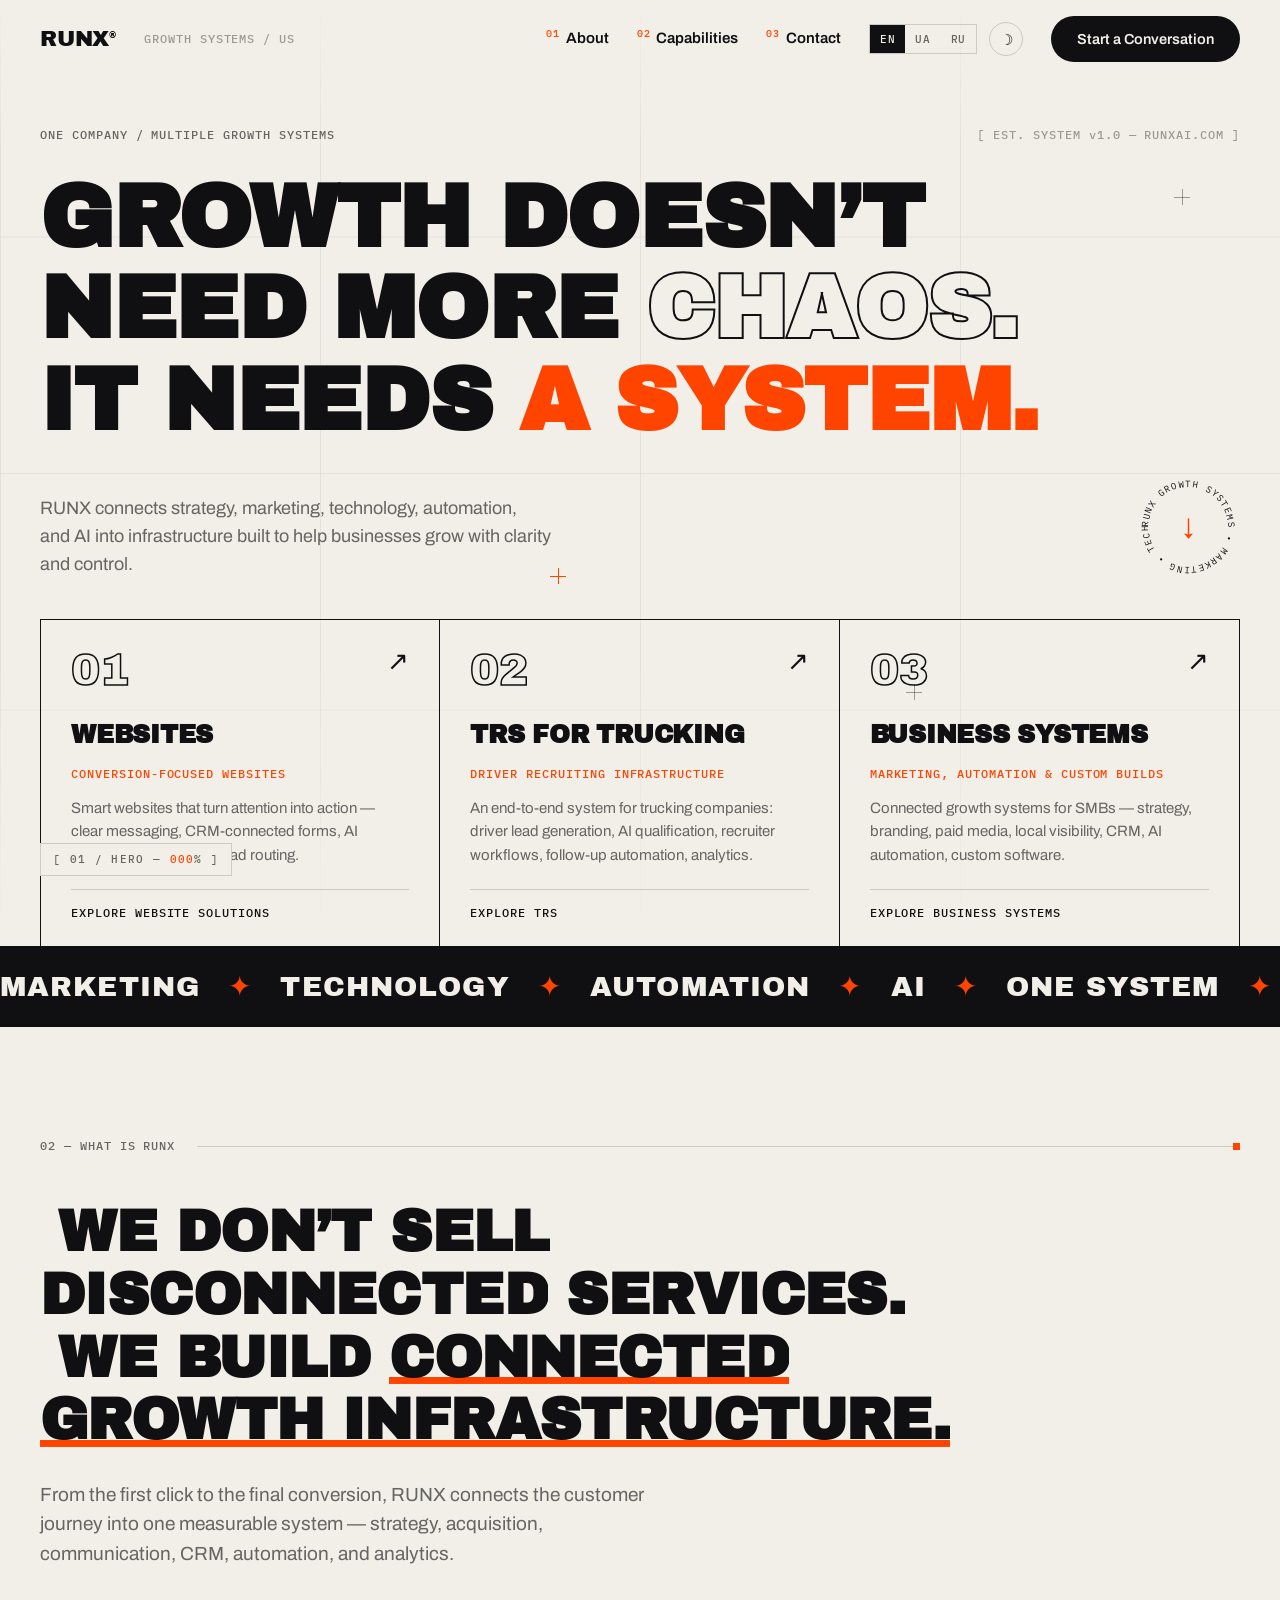
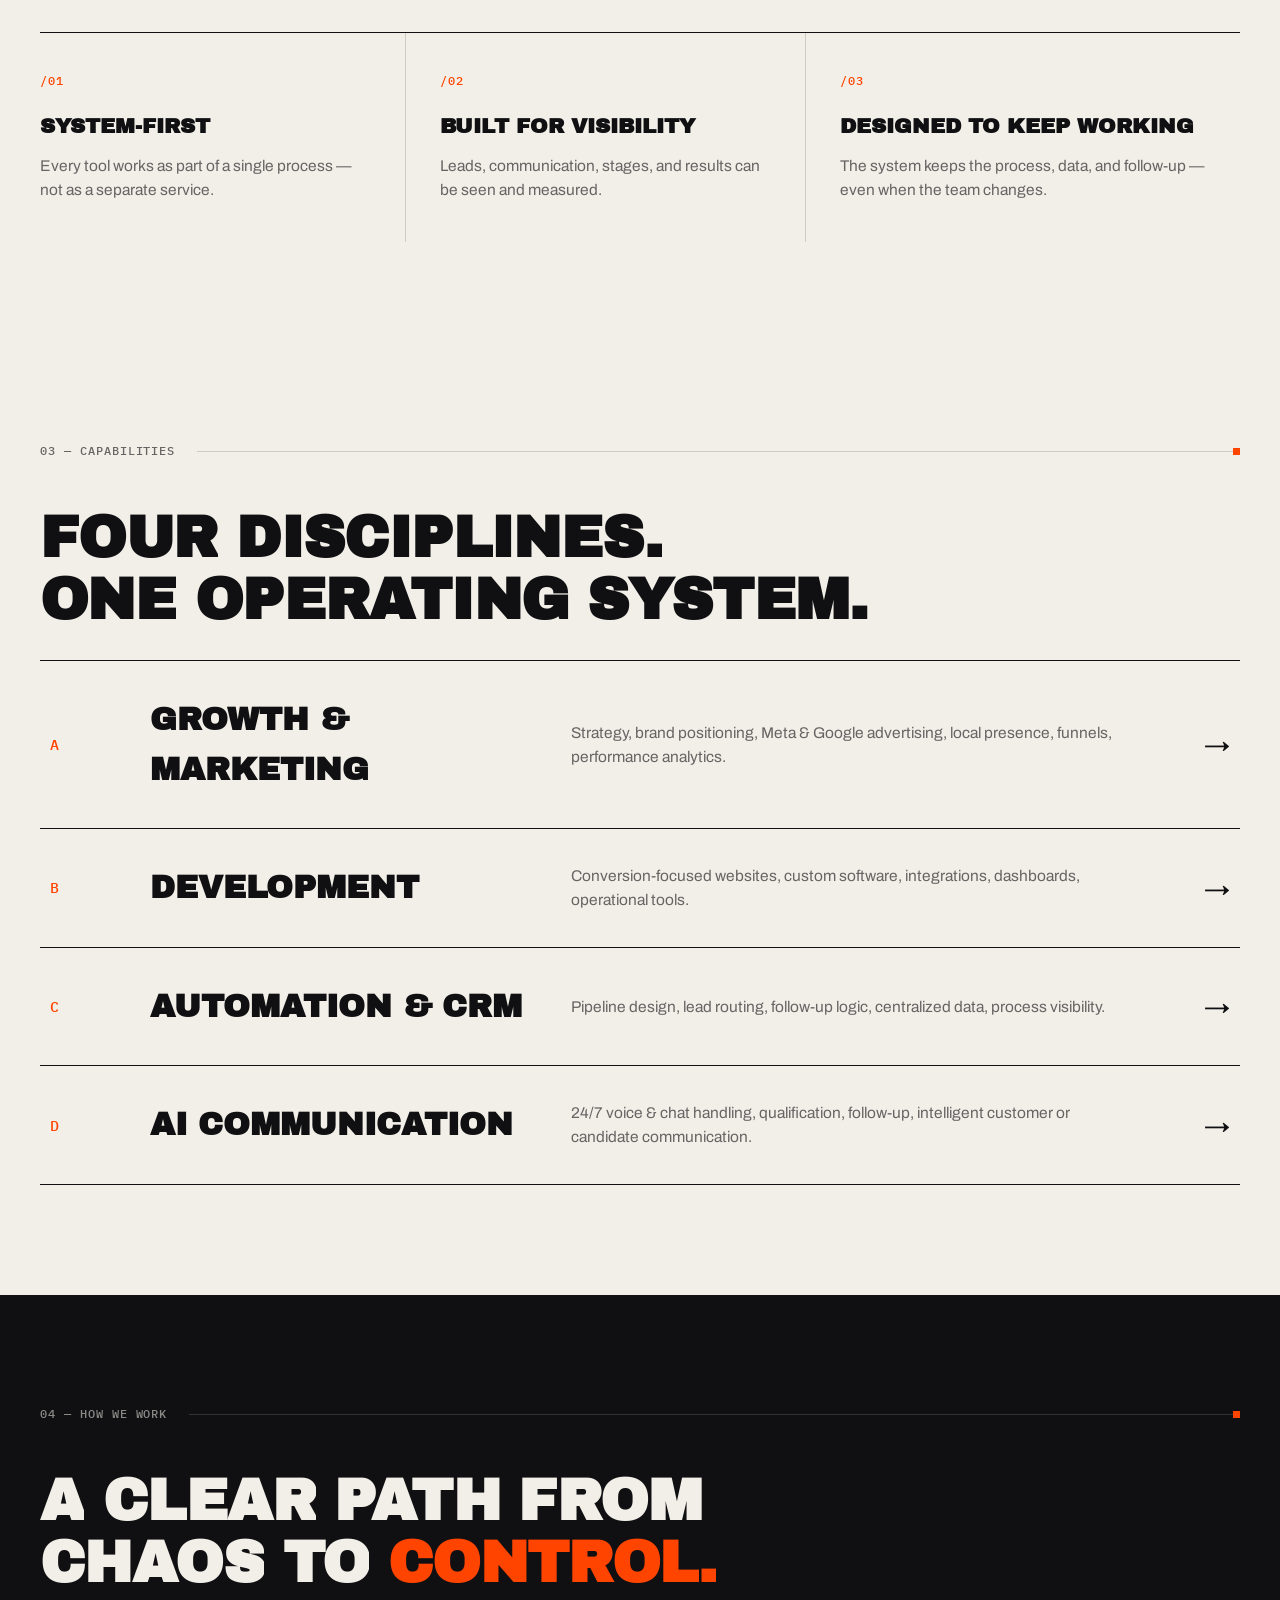
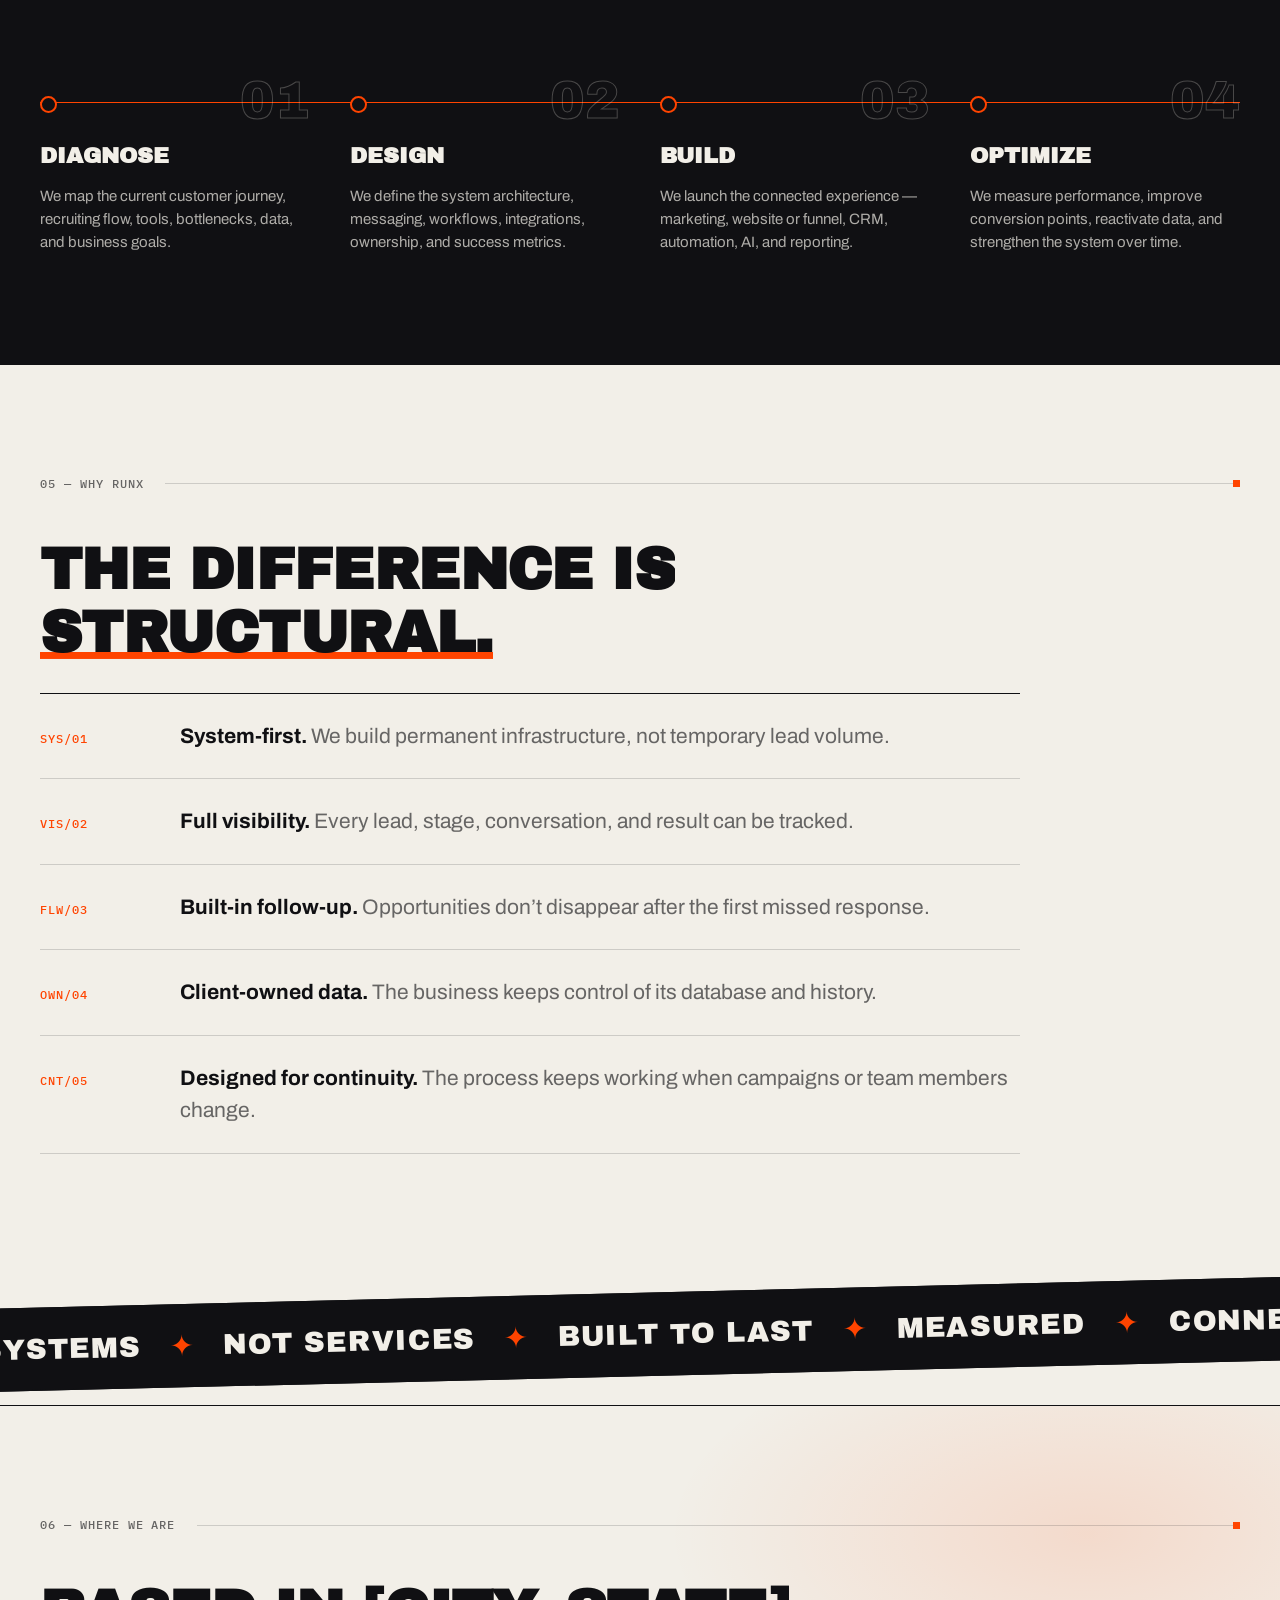
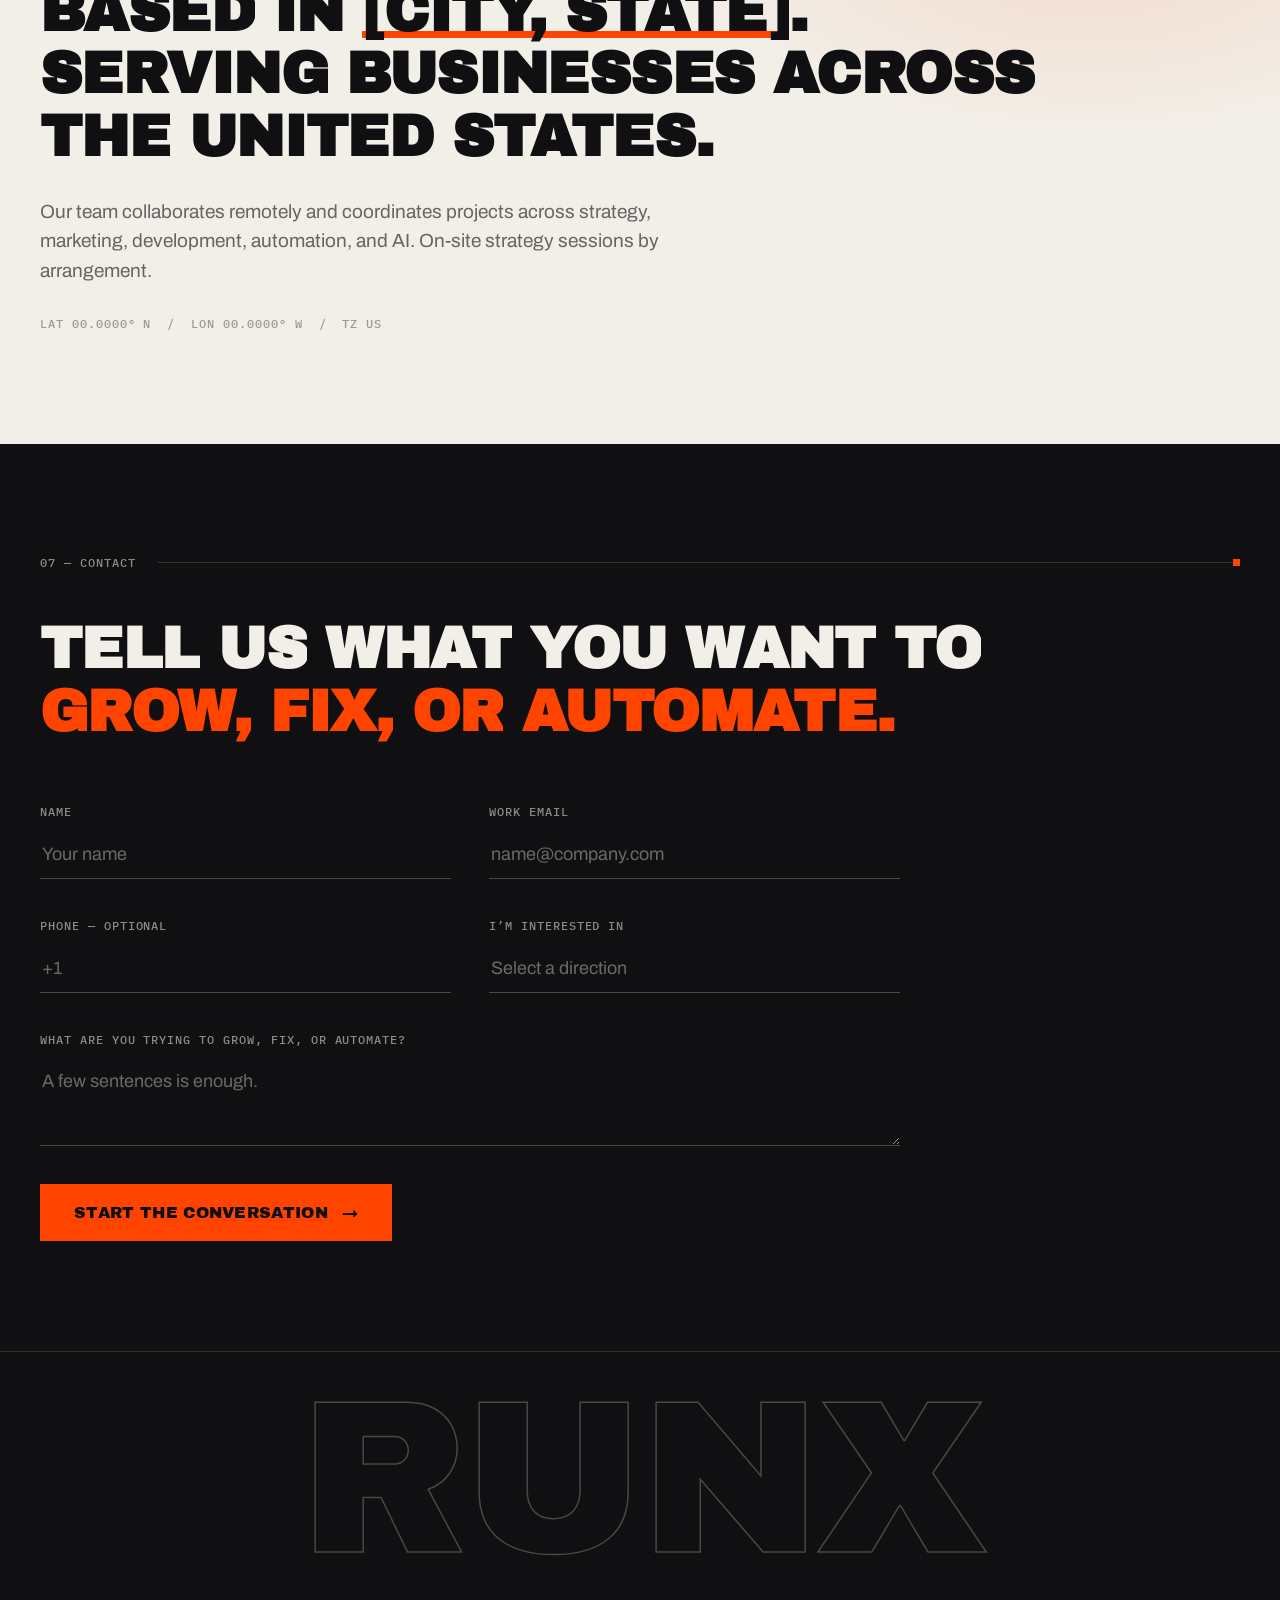
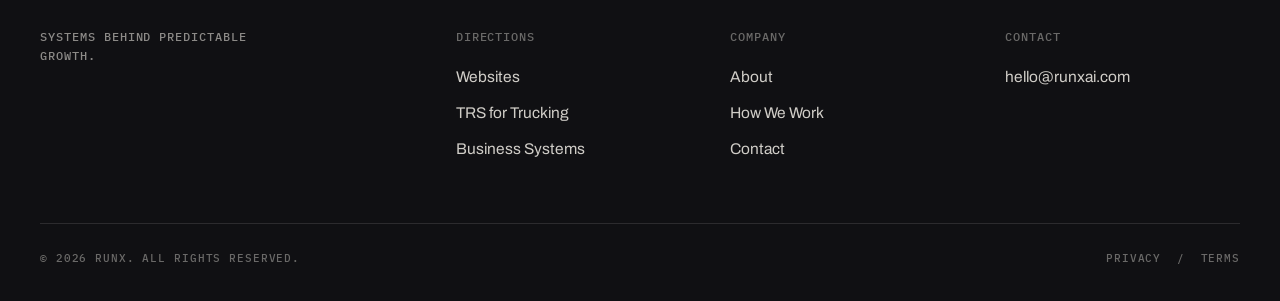
==== commit bbc00ac1: "Restructure for runxai.com: hub at root, Websites at /website - Hub (former runx-hub/) is now the si" ====
--- a/index.html
+++ b/index.html
@@ -1,1127 +1,420 @@
 <!DOCTYPE html>
 <html lang="en">
 <head>
-    <meta charset="UTF-8" />
-    <meta http-equiv="Content-Language" content="en" />
-    <meta name="viewport" content="width=device-width, initial-scale=1.0" />
-    <script>(function(){try{var l=localStorage.getItem('runx-lang');document.documentElement.setAttribute('lang',l==='ua'?'uk':'en');}catch(e){document.documentElement.setAttribute('lang','en');}})();</script>
-    <title>RUNX — Digital Studio · Websites That Convert</title>
-    <meta name="description" content="RUNX is a Chicago-based digital studio building fast, beautiful, conversion-focused websites for US businesses since 2016." />
-    <link rel="preconnect" href="https://fonts.googleapis.com" />
-    <link rel="preconnect" href="https://fonts.gstatic.com" crossorigin />
-    <link rel="stylesheet" href="https://fonts.googleapis.com/css2?family=Space+Grotesk:wght@300;400;500;600;700&family=Inter:wght@300;400;500;600;700;800;900&family=Space+Mono:wght@400;700&display=swap" media="print" onload="this.media='all'" fetchpriority="low" />
-    <noscript><link rel="stylesheet" href="https://fonts.googleapis.com/css2?family=Space+Grotesk:wght@300;400;500;600;700&family=Inter:wght@300;400;500;600;700;800;900&family=Space+Mono:wght@400;700&display=swap" /></noscript>
-    <link rel="stylesheet" href="styles.css" />
+  <meta charset="UTF-8">
+  <meta name="viewport" content="width=device-width, initial-scale=1.0">
+  <title>RUNX — The System Behind Growth</title>
+  <meta name="description" content="RUNX connects strategy, marketing, technology, automation, and AI into infrastructure built to help businesses grow with clarity and control.">
+  <script>
+    /* pre-paint: apply saved theme & lang to avoid flash */
+    (function () {
+      try {
+        if (localStorage.getItem('runx-theme') === 'dark') {
+          document.documentElement.setAttribute('data-theme', 'dark');
+        }
+        var l = localStorage.getItem('runx-lang');
+        if (l) document.documentElement.setAttribute('data-lang', l);
+      } catch (e) {}
+    })();
+  </script>
+  <link rel="preconnect" href="https://fonts.googleapis.com">
+  <link rel="preconnect" href="https://fonts.gstatic.com" crossorigin>
+  <link href="https://fonts.googleapis.com/css2?family=Archivo+Black&family=Archivo:wght@400;500;600;700&family=IBM+Plex+Mono:wght@400;500&display=swap" rel="stylesheet">
+  <link rel="stylesheet" href="styles.css">
 </head>
 <body>
-    <!-- Custom cursor -->
-    <div class="cursor" id="cursor"></div>
-    <div class="cursor-dot" id="cursorDot"></div>
-
-    <!-- Scroll progress -->
-    <div class="scroll-progress" id="scrollProgress"></div>
-
-    <!-- Loader -->
-    <div class="loader" id="loader">
-        <div class="loader-logo">
-            <svg viewBox="0 0 400 160" class="loader-svg">
-                <text x="0" y="125" class="loader-text">RUNX</text>
-            </svg>
-        </div>
-        <div class="loader-bar"><span></span></div>
-        <div class="loader-count"><span id="loaderCount">0</span>%</div>
-    </div>
-
-    <!-- Noise overlay -->
-    <div class="noise"></div>
-
-    <!-- Header -->
-    <header class="header" id="header">
-        <a href="#" class="logo" data-cursor="link" aria-label="RUNX Studio — back to top">
-            <svg viewBox="0 0 200 70" class="logo-svg" role="img" aria-hidden="true">
-                <text x="0" y="55" class="logo-text">RUNX</text>
-            </svg>
-        </a>
-        <nav class="nav">
-            <a href="#work" data-cursor="link"><span>01</span> <span data-en="Work" data-ua="Роботи">Work</span></a>
-            <a href="#about" data-cursor="link"><span>02</span> <span data-en="Studio" data-ua="Студія">Studio</span></a>
-            <a href="#process" data-cursor="link"><span>03</span> <span data-en="Process" data-ua="Процес">Process</span></a>
-            <a href="#contact" data-cursor="link"><span>04</span> <span data-en="Contact" data-ua="Контакти">Contact</span></a>
-        </nav>
-        <div class="header-right">
-            <div class="lang-switch" id="langSwitch">
-                <button data-set-lang="en" class="active">EN</button>
-                <span class="lang-divider">/</span>
-                <button data-set-lang="ua">UA</button>
-            </div>
-            <a href="#contact" class="cta-btn" data-cursor="cta">
-                <span class="cta-text">
-                    <span data-en="Let's talk" data-ua="Обговорити">Let's talk</span>
-                    <span data-en="Let's talk" data-ua="Обговорити">Let's talk</span>
-                </span>
-                <span class="cta-arrow">→</span>
-            </a>
-        </div>
-    </header>
-
-    <main id="main">
-
-    <!-- Hero -->
-    <section class="hero" id="hero">
-        <div class="hero-grid"></div>
-        <div class="hero-gradient"></div>
-
-        <div class="hero-meta">
-            <div class="hero-meta-item">
-                <span class="dot"></span>
-                <span data-en="Accepting projects · Q2 2026" data-ua="Приймаємо проекти · Q2 2026">Accepting projects · Q2 2026</span>
-            </div>
-            <div class="hero-meta-item right">
-                <span>📍</span>
-                <span data-en="Chicago, IL · stands with 🇺🇦 Ukraine" data-ua="Чикаго, IL · підтримуємо 🇺🇦 Україну">Chicago, IL · stands with 🇺🇦 Ukraine</span>
-            </div>
-        </div>
-
-        <div class="hero-content">
-            <div class="hero-badge reveal">
-                <span>✦</span>
-                <span data-en="Digital Studio · Est. 2016" data-ua="Digital Studio · Est. 2016">Digital Studio · Est. 2016</span>
-            </div>
-            <h1 class="hero-title" id="heroTitle"
-                data-en="We build digital experiences that convert."
-                data-ua="Ми будуємо цифровий досвід що конвертує."
-                data-split="true">
-                We build digital experiences that convert.
-            </h1>
-
-            <div class="hero-sub reveal">
-                <p data-en="RUNX Inc. is a Chicago-based team of designers and developers building funnel-grade websites for businesses across the US and EU. We combine visual storytelling, Core Web Vitals speed, and a conversion-first mindset."
-                   data-ua="RUNX Inc. — команда дизайнерів і розробників з Чикаго, що будує сайти-воронки для бізнесу у США та ЄС. Ми поєднуємо візуальний сторителінг, швидкість на рівні Google Core Web Vitals та підхід, заточений під продажі.">
-                    RUNX Inc. is a Chicago-based team of designers and developers building funnel-grade websites for businesses across the US and EU. We combine visual storytelling, Core Web Vitals speed, and a conversion-first mindset.
-                </p>
-            </div>
-
-            <div class="hero-actions reveal">
-                <a href="#work" class="btn btn-primary" data-cursor="cta">
-                    <span data-en="See our work" data-ua="Переглянути кейси">See our work</span>
-                    <svg viewBox="0 0 24 24" width="16" height="16"><path d="M5 12h14M13 5l7 7-7 7" stroke="currentColor" stroke-width="2" fill="none" stroke-linecap="round"/></svg>
-                </a>
-                <a href="#contact" class="btn btn-ghost" data-cursor="link">
-                    <span data-en="Request a brief" data-ua="Замовити бріф">Request a brief</span>
-                </a>
-            </div>
-
-            <div class="hero-stats reveal">
-                <div class="stat">
-                    <div class="stat-num" data-count="178">0</div>
-                    <div class="stat-label" data-en="sites<br/>shipped" data-ua="запущених<br/>сайтів">sites<br/>shipped</div>
-                </div>
-                <div class="stat">
-                    <div class="stat-num" data-count="10">0</div>
-                    <div class="stat-label" data-en="years<br/>in the game" data-ua="років<br/>у ніші">years<br/>in the game</div>
-                </div>
-                <div class="stat">
-                    <div class="stat-num" data-count="96">0</div>
-                    <div class="stat-label" data-en="avg PageSpeed<br/>score" data-ua="середній PageSpeed<br/>score">avg PageSpeed<br/>score</div>
-                </div>
-                <div class="stat">
-                    <div class="stat-num" data-count="100">0</div>
-                    <div class="stat-label" data-en="% custom —<br/>zero templates" data-ua="% custom —<br/>без шаблонів">% custom —<br/>zero templates</div>
-                </div>
-            </div>
-        </div>
-
-        <div class="hero-scroll">
-            <span data-en="Scroll" data-ua="Скрол">Scroll</span>
-            <div class="scroll-line"></div>
-        </div>
-    </section>
-
-    <!-- Marquee -->
-    <section class="marquee">
-        <div class="marquee-track">
-            <span>Web Design</span><span>✦</span>
-            <span>Front-end</span><span>✦</span>
-            <span>Framer</span><span>✦</span>
-            <span>Motion</span><span>✦</span>
-            <span>SEO</span><span>✦</span>
-            <span>Brand Systems</span><span>✦</span>
-            <span>AI Integrations</span><span>✦</span>
-            <span>Since 2016</span><span>✦</span>
-            <span>Chicago · Ukraine</span><span>✦</span>
-            <span>Web Design</span><span>✦</span>
-            <span>Front-end</span><span>✦</span>
-            <span>Framer</span><span>✦</span>
-            <span>Motion</span><span>✦</span>
-            <span>SEO</span><span>✦</span>
-            <span>Brand Systems</span><span>✦</span>
-            <span>AI Integrations</span><span>✦</span>
-            <span>Since 2016</span><span>✦</span>
-            <span>Chicago · Ukraine</span><span>✦</span>
-        </div>
-    </section>
-
-    <!-- Work / Portfolio -->
-    <section class="work" id="work">
-        <div class="section-head">
-            <div class="section-label reveal">
-                <span class="label-dot"></span>
-                <span data-en="Portfolio · 2016—2026" data-ua="Портфоліо · 2016—2026">Portfolio · 2016—2026</span>
-            </div>
-            <h2 class="section-title reveal">
-                <span data-en="Selected work." data-ua="Обрані роботи.">Selected work.</span><br/>
-                <span class="italic accent" data-en="Click any piece to open." data-ua="Клац — і зсередини.">Click any piece to open.</span>
-            </h2>
-            <p class="section-desc reveal"
-               data-en="Each case has its own story — the client's problem, our approach, what actually moved the needle. Click a project to open the full-page screenshot."
-               data-ua="Кожен кейс — окрема історія: задача клієнта, наш підхід, що саме принесло результат. Натисни на проект, щоб побачити повний скрін лендінгу.">
-                Each case has its own story — the client's problem, our approach, what actually moved the needle. Click a project to open the full-page screenshot.
-            </p>
-        </div>
-
-        <div class="projects" id="projects">
-            <!-- 01 SolidPro -->
-            <article class="project" data-index="01" data-color="#FF6B35">
-                <div class="project-meta">
-                    <span class="project-num">01</span>
-                    <span class="project-year">2026</span>
-                </div>
-                <div class="project-body">
-                    <div class="project-info">
-                        <div class="project-tags">
-                            <span>Construction</span><span>Industrial</span><span>B2B</span>
-                        </div>
-                        <h3 class="project-title">SolidPro US</h3>
-                        <p class="project-tagline"
-                           data-en="Industrial contractors, next level"
-                           data-ua="Промислові підрядники нового рівня">Industrial contractors, next level</p>
-                        <p class="project-desc"
-                           data-en="A portfolio site for a US heavy-metal and capital construction contractor. The brief: position the company as a premium alternative to 'garage crews'. We built a photo-first landing with large case blocks, a work-volume calculator, and a dedicated bid-brief form on its own URL."
-                           data-ua="Сайт-візитка для американського підрядника з металоконструкцій та капітального будівництва. Задача — подати компанію як преміум-рівня альтернативу 'гаражним' бригадам. Зробили фото-центричний лендінг з великими блоками кейсів, калькулятором обсягу робіт і формою тендерного бріфу на окремому URL.">
-                            A portfolio site for a US heavy-metal and capital construction contractor. The brief: position the company as a premium alternative to 'garage crews'. We built a photo-first landing with large case blocks, a work-volume calculator, and a dedicated bid-brief form on its own URL.
-                        </p>
-                        <div class="project-impact">
-                            <div><strong>+240%</strong><span data-en="inbound leads" data-ua="inbound-лідів">inbound leads</span></div>
-                            <div><strong>2:40</strong><span data-en="avg session time" data-ua="сер. час сесії">avg session time</span></div>
-                            <div><strong>97</strong><span data-en="PageSpeed mobile" data-ua="PageSpeed mobile">PageSpeed mobile</span></div>
-                        </div>
-                        <button class="project-open" data-cursor="cta">
-                            <span data-en="Open full screenshot" data-ua="Відкрити повний скрін">Open full screenshot</span>
-                            <svg viewBox="0 0 24 24" width="16" height="16"><path d="M7 17L17 7M17 7H9M17 7v8" stroke="currentColor" stroke-width="2" fill="none"/></svg>
-                        </button>
-                    </div>
-                    <div class="project-preview" data-cursor="view">
-                        <div class="preview-wrap">
-                            <img decoding="async" src="images/solidpro.webp" alt="SolidPro US" loading="lazy" />
-                        </div>
-                        <div class="preview-label">
-                            <span>solidpro.us</span>
-                            <span data-en="→ Open case" data-ua="→ Відкрити">→ Open case</span>
-                        </div>
-                    </div>
-                </div>
-            </article>
-
-            <!-- 02 RUNX Auto -->
-            <article class="project" data-index="02" data-color="#00D9FF">
-                <div class="project-meta">
-                    <span class="project-num">02</span>
-                    <span class="project-year">2026</span>
-                </div>
-                <div class="project-body reverse">
-                    <div class="project-info">
-                        <div class="project-tags">
-                            <span>Auto Broker</span><span>Marketplace</span><span>Own brand</span>
-                        </div>
-                        <h3 class="project-title">RUNX Auto</h3>
-                        <p class="project-tagline"
-                           data-en="Auto broker · any car, any US state"
-                           data-ua="Автоброкер · будь-яке авто, будь-який штат">Auto broker · any car, any US state</p>
-                        <p class="project-desc"
-                           data-en="Our flagship project. RUNX Auto is a nationwide US auto-brokerage: the client names the model and budget — we source the vehicle, negotiate, handle paperwork and logistics. The site serves two audiences: end-buyers who want a low-friction way to buy, and partner dealers sharing inventory. VIN scanner, AI chat that understands 'I need a family SUV under $40k', and a live broker-status dashboard."
-                           data-ua="Флагманський проект студії. RUNX Auto — авто-брокерський сервіс по всіх США: клієнт називає модель і бюджет — ми знаходимо, ведемо переговори, оформлюємо та привозимо машину. Сайт обслуговує дві аудиторії: кінцеві покупці й дилери-партнери. VIN-сканер, AI-чат, що розуміє «потрібен сімейний SUV до $40k», live-дашборд статусу замовлення.">
-                            Our flagship project. RUNX Auto is a nationwide US auto-brokerage: the client names the model and budget — we source the vehicle, negotiate, handle paperwork and logistics. The site serves two audiences: end-buyers who want a low-friction way to buy, and partner dealers sharing inventory. VIN scanner, AI chat that understands 'I need a family SUV under $40k', and a live broker-status dashboard.
-                        </p>
-                        <div class="project-impact">
-                            <div><strong>50 states</strong><span data-en="nationwide delivery" data-ua="доставка по США">nationwide delivery</span></div>
-                            <div><strong>1.1s</strong><span data-en="LCP on 4G" data-ua="LCP на 4G">LCP on 4G</span></div>
-                            <div><strong>AI</strong><span data-en="car-sourcing chat" data-ua="car-sourcing чат">car-sourcing chat</span></div>
-                        </div>
-                        <button class="project-open" data-cursor="cta">
-                            <span data-en="Open full screenshot" data-ua="Відкрити повний скрін">Open full screenshot</span>
-                            <svg viewBox="0 0 24 24" width="16" height="16"><path d="M7 17L17 7M17 7H9M17 7v8" stroke="currentColor" stroke-width="2" fill="none"/></svg>
-                        </button>
-                    </div>
-                    <div class="project-preview" data-cursor="view">
-                        <div class="preview-wrap">
-                            <img decoding="async" src="images/runx-auto.webp" alt="RUNX Auto" loading="lazy" />
-                        </div>
-                        <div class="preview-label">
-                            <span>runxauto.com</span>
-                            <span data-en="→ Open case" data-ua="→ Відкрити">→ Open case</span>
-                        </div>
-                    </div>
-                </div>
-            </article>
-
-            <!-- 03 Amin Fence -->
-            <article class="project" data-index="03" data-color="#8B5CF6">
-                <div class="project-meta">
-                    <span class="project-num">03</span>
-                    <span class="project-year">2026</span>
-                </div>
-                <div class="project-body">
-                    <div class="project-info">
-                        <div class="project-tags">
-                            <span>Home Services</span><span>Local SEO</span><span>Lead-gen</span>
-                        </div>
-                        <h3 class="project-title">Amin Fence</h3>
-                        <p class="project-tagline"
-                           data-en="Fences done right. One click = a lead."
-                           data-ua="Паркан під ключ. Один клік = заявка.">Fences done right. One click = a lead.</p>
-                        <p class="project-desc"
-                           data-en="Chicago-based fence contractor. Brief: turn the site into a lead machine. We built a single-screen quiz (material → height → footage), integrated a CRM funnel, Google Reviews API, and a real-time price calculator. Local SEO hit top-3 in 6 weeks."
-                           data-ua="Chicago-based підрядник з встановлення парканів. Задача — перетворити сайт на машину для заявок. Зробили одноекранний квіз «обери матеріал → висоту → метраж», інтегрували CRM-воронку, Google Reviews API та калькулятор ціни в реальному часі. Локальний SEO видав Top-3 за 6 тижнів.">
-                            Chicago-based fence contractor. Brief: turn the site into a lead machine. We built a single-screen quiz (material → height → footage), integrated a CRM funnel, Google Reviews API, and a real-time price calculator. Local SEO hit top-3 in 6 weeks.
-                        </p>
-                        <div class="project-impact">
-                            <div><strong>Top-3</strong><span data-en="Google Maps Pack" data-ua="Google Maps Pack">Google Maps Pack</span></div>
-                            <div><strong>$47</strong><span data-en="CPL (was $220)" data-ua="CPL (було $220)">CPL (was $220)</span></div>
-                            <div><strong>68%</strong><span data-en="quiz completion" data-ua="quiz completion">quiz completion</span></div>
-                        </div>
-                        <button class="project-open" data-cursor="cta">
-                            <span data-en="Open full screenshot" data-ua="Відкрити повний скрін">Open full screenshot</span>
-                            <svg viewBox="0 0 24 24" width="16" height="16"><path d="M7 17L17 7M17 7H9M17 7v8" stroke="currentColor" stroke-width="2" fill="none"/></svg>
-                        </button>
-                    </div>
-                    <div class="project-preview" data-cursor="view">
-                        <div class="preview-wrap">
-                            <img decoding="async" src="images/amin-fence.webp" alt="Amin Fence" loading="lazy" />
-                        </div>
-                        <div class="preview-label">
-                            <span>aminfence.com</span>
-                            <span data-en="→ Open case" data-ua="→ Відкрити">→ Open case</span>
-                        </div>
-                    </div>
-                </div>
-            </article>
-
-            <!-- 04 Renew HVAC -->
-            <article class="project" data-index="04" data-color="#10B981">
-                <div class="project-meta">
-                    <span class="project-num">04</span>
-                    <span class="project-year">2026</span>
-                </div>
-                <div class="project-body reverse">
-                    <div class="project-info">
-                        <div class="project-tags">
-                            <span>HVAC</span><span>Aurora, IL</span><span>Service biz</span>
-                        </div>
-                        <h3 class="project-title">Renew HVAC</h3>
-                        <p class="project-tagline"
-                           data-en="HVAC in Aurora, IL — before the heat hits"
-                           data-ua="HVAC в Аврорі, Іллінойс — поки не гаряче">HVAC in Aurora, IL — before the heat hits</p>
-                        <p class="project-desc"
-                           data-en="HVAC company in Aurora, Illinois — serving Chicagoland homes and businesses. Summer traffic 5× the baseline; the site has to stay up and leads have to reach a human. Sticky '24/7 Emergency' button, live dispatcher chat, trigger-based CRM routing, video testimonials. Palette: frost-blue with a cool-air focus."
-                           data-ua="HVAC-компанія в Аврорі, штат Іллінойс — обслуговує Chicagoland. Влітку трафік x5, сайт повинен вистояти, а заявки — дозвонювати до людини. Sticky-кнопка '24/7 Emergency Service', живий чат з диспетчером, trigger-нотифікації у CRM і блок з відео-відгуками клієнтів. Дизайн — морозно-блакитний, з акцентом на прохолоду.">
-                            HVAC company in Aurora, Illinois — serving Chicagoland homes and businesses. Summer traffic 5× the baseline; the site has to stay up and leads have to reach a human. Sticky '24/7 Emergency' button, live dispatcher chat, trigger-based CRM routing, video testimonials. Palette: frost-blue with a cool-air focus.
-                        </p>
-                        <div class="project-impact">
-                            <div><strong>×5</strong><span data-en="summer traffic, no outage" data-ua="summer traffic · 0 downtime">summer traffic, no outage</span></div>
-                            <div><strong>24/7</strong><span data-en="auto-routing CRM" data-ua="auto-routing CRM">auto-routing CRM</span></div>
-                            <div><strong>A+</strong><span data-en="Web Vitals score" data-ua="Web Vitals score">Web Vitals score</span></div>
-                        </div>
-                        <button class="project-open" data-cursor="cta">
-                            <span data-en="Open full screenshot" data-ua="Відкрити повний скрін">Open full screenshot</span>
-                            <svg viewBox="0 0 24 24" width="16" height="16"><path d="M7 17L17 7M17 7H9M17 7v8" stroke="currentColor" stroke-width="2" fill="none"/></svg>
-                        </button>
-                    </div>
-                    <div class="project-preview" data-cursor="view">
-                        <div class="preview-wrap">
-                            <img decoding="async" src="images/renew-hvac.webp" alt="Renew HVAC" loading="lazy" />
-                        </div>
-                        <div class="preview-label">
-                            <span>renewhvac.com</span>
-                            <span data-en="→ Open case" data-ua="→ Відкрити">→ Open case</span>
-                        </div>
-                    </div>
-                </div>
-            </article>
-
-            <!-- 05 WOW Laser -->
-            <article class="project" data-index="05" data-color="#EC4899">
-                <div class="project-meta">
-                    <span class="project-num">05</span>
-                    <span class="project-year">2026</span>
-                </div>
-                <div class="project-body">
-                    <div class="project-info">
-                        <div class="project-tags">
-                            <span>Beauty</span><span>Booking</span><span>Luxury</span>
-                        </div>
-                        <h3 class="project-title">WOW Laser</h3>
-                        <p class="project-tagline"
-                           data-en="Laser aesthetics that sell themselves"
-                           data-ua="Лазерна естетика, що продає сама себе">Laser aesthetics that sell themselves</p>
-                        <p class="project-desc"
-                           data-en="Medical-aesthetics clinic. The industry's biggest blocker — fear of the procedure. We built a maximally 'warm' site with real before/after sliders, cabinet video tours, short answers from the head doctor, and instant online booking. Palette: peach + cream + metal for a premium feel."
-                           data-ua="Медико-естетична клініка. Головна перешкода в ніші — страх клієнта перед процедурою. Ми зробили максимально «теплий» сайт з реальними фото до/після, відео-турами кабінетів, короткими відповідями від головного лікаря і онлайн-букінгом без реєстрації. Палітра — персик + крем + метал для відчуття преміуму.">
-                            Medical-aesthetics clinic. The industry's biggest blocker — fear of the procedure. We built a maximally 'warm' site with real before/after sliders, cabinet video tours, short answers from the head doctor, and instant online booking. Palette: peach + cream + metal for a premium feel.
-                        </p>
-                        <div class="project-impact">
-                            <div><strong>+180%</strong><span data-en="online bookings" data-ua="онлайн-записів">online bookings</span></div>
-                            <div><strong>2:14</strong><span data-en="avg time on page" data-ua="сер. час на сторінці">avg time on page</span></div>
-                            <div><strong>4.9★</strong><span data-en="post-visit rating" data-ua="post-visit rating">post-visit rating</span></div>
-                        </div>
-                        <button class="project-open" data-cursor="cta">
-                            <span data-en="Open full screenshot" data-ua="Відкрити повний скрін">Open full screenshot</span>
-                            <svg viewBox="0 0 24 24" width="16" height="16"><path d="M7 17L17 7M17 7H9M17 7v8" stroke="currentColor" stroke-width="2" fill="none"/></svg>
-                        </button>
-                    </div>
-                    <div class="project-preview" data-cursor="view">
-                        <div class="preview-wrap">
-                            <img decoding="async" src="images/wow-laser.webp" alt="WOW Laser" loading="lazy" />
-                        </div>
-                        <div class="preview-label">
-                            <span>wowlaser.com</span>
-                            <span data-en="→ Open case" data-ua="→ Відкрити">→ Open case</span>
-                        </div>
-                    </div>
-                </div>
-            </article>
-
-            <!-- 06 Ikova Tattoo -->
-            <article class="project" data-index="06" data-color="#F43F5E">
-                <div class="project-meta">
-                    <span class="project-num">06</span>
-                    <span class="project-year">2025</span>
-                </div>
-                <div class="project-body reverse">
-                    <div class="project-info">
-                        <div class="project-tags">
-                            <span>Tattoo</span><span>Portfolio</span><span>Editorial</span>
-                        </div>
-                        <h3 class="project-title">Ikova Tattoo</h3>
-                        <p class="project-tagline"
-                           data-en="Portfolio-magazine for a tattoo artist"
-                           data-ua="Портфоліо-журнал для тату-майстра">Portfolio-magazine for a tattoo artist</p>
-                        <p class="project-desc"
-                           data-en="Private studio in NYC. The artist wanted an illustrated publication, not just a gallery. We structured the site like a print magazine — double-spread works, typographic accents, grain texture, live interview quotes. Full keyboard navigation, MoMA-style. Booking via a premium 'request a date' instead of a calendar."
-                           data-ua="Приватна студія у Нью-Йорку. Майстер хотів не просто галерею, а ілюстроване видання. Ми побудували структуру, як у модного друкованого журналу — великі розвороти з роботами, типографічні акценти, grain-текстура, живі цитати з інтервʼю. Вся навігація — з клавіатури, як у MoMA. Букінг через преміальний «запит дати» замість календаря.">
-                            Private studio in NYC. The artist wanted an illustrated publication, not just a gallery. We structured the site like a print magazine — double-spread works, typographic accents, grain texture, live interview quotes. Full keyboard navigation, MoMA-style. Booking via a premium 'request a date' instead of a calendar.
-                        </p>
-                        <div class="project-impact">
-                            <div><strong>6 mo.</strong><span data-en="fully booked funnel" data-ua="повна запис-воронка">fully booked funnel</span></div>
-                            <div><strong>FWA</strong><span data-en="honorable mention" data-ua="Honorable номінація">honorable mention</span></div>
-                            <div><strong>kbd-nav</strong><span data-en="full keyboard control" data-ua="full keyboard control">full keyboard control</span></div>
-                        </div>
-                        <button class="project-open" data-cursor="cta">
-                            <span data-en="Open full screenshot" data-ua="Відкрити повний скрін">Open full screenshot</span>
-                            <svg viewBox="0 0 24 24" width="16" height="16"><path d="M7 17L17 7M17 7H9M17 7v8" stroke="currentColor" stroke-width="2" fill="none"/></svg>
-                        </button>
-                    </div>
-                    <div class="project-preview" data-cursor="view">
-                        <div class="preview-wrap">
-                            <img decoding="async" src="images/ikova-tattoo.webp" alt="Ikova Tattoo" loading="lazy" />
-                        </div>
-                        <div class="preview-label">
-                            <span>ikovatattoo.com</span>
-                            <span data-en="→ Open case" data-ua="→ Відкрити">→ Open case</span>
-                        </div>
-                    </div>
-                </div>
-            </article>
-
-            <!-- 07 VP Floors -->
-            <article class="project" data-index="07" data-color="#F59E0B">
-                <div class="project-meta">
-                    <span class="project-num">07</span>
-                    <span class="project-year">2025</span>
-                </div>
-                <div class="project-body">
-                    <div class="project-info">
-                        <div class="project-tags">
-                            <span>Flooring</span><span>Home Services</span><span>Catalog</span>
-                        </div>
-                        <h3 class="project-title">VP Floors</h3>
-                        <p class="project-tagline"
-                           data-en="A floor you want to touch"
-                           data-ua="Підлога, яку хочеться торкнутися">A floor you want to touch</p>
-                        <p class="project-desc"
-                           data-en="Flooring installation and sales company. Core challenge — let the customer feel the texture without visiting the showroom. We built an interactive catalog with 3D material preview, 'try it in your room' via photo AR, and a footage calculator with automatic waste and delivery estimate."
-                           data-ua="Компанія з укладки та продажу паркету й вінілу. Ключовий виклик — дати клієнту відчути текстуру без візиту в шоурум. Зробили інтерактивний каталог з 3D-превʼю матеріалу, функцію «приміряти у своїй кімнаті» через фото, і калькулятор метражу з автоматичним обрахунком витрати + доставки.">
-                            Flooring installation and sales company. Core challenge — let the customer feel the texture without visiting the showroom. We built an interactive catalog with 3D material preview, 'try it in your room' via photo AR, and a footage calculator with automatic waste and delivery estimate.
-                        </p>
-                        <div class="project-impact">
-                            <div><strong>3D preview</strong><span data-en="60+ materials" data-ua="60+ матеріалів">60+ materials</span></div>
-                            <div><strong>−40%</strong><span data-en="showroom visits, +58% online" data-ua="живі візити, +58% online">showroom visits, +58% online</span></div>
-                            <div><strong>AR</strong><span data-en="room-fit feature" data-ua="room-fit feature">room-fit feature</span></div>
-                        </div>
-                        <button class="project-open" data-cursor="cta">
-                            <span data-en="Open full screenshot" data-ua="Відкрити повний скрін">Open full screenshot</span>
-                            <svg viewBox="0 0 24 24" width="16" height="16"><path d="M7 17L17 7M17 7H9M17 7v8" stroke="currentColor" stroke-width="2" fill="none"/></svg>
-                        </button>
-                    </div>
-                    <div class="project-preview" data-cursor="view">
-                        <div class="preview-wrap">
-                            <img decoding="async" src="images/vp-floors.webp" alt="VP Floors" loading="lazy" />
-                        </div>
-                        <div class="preview-label">
-                            <span>vpfloors.com</span>
-                            <span data-en="→ Open case" data-ua="→ Відкрити">→ Open case</span>
-                        </div>
-                    </div>
-                </div>
-            </article>
-
-            <!-- 08 P&C Titan -->
-            <article class="project" data-index="08" data-color="#3B82F6">
-                <div class="project-meta">
-                    <span class="project-num">08</span>
-                    <span class="project-year">2025</span>
-                </div>
-                <div class="project-body reverse">
-                    <div class="project-info">
-                        <div class="project-tags">
-                            <span>Freight</span><span>Brokerage</span><span>Chicago</span>
-                        </div>
-                        <h3 class="project-title">P&amp;C Titan</h3>
-                        <p class="project-tagline"
-                           data-en="General freight broker · Chicago"
-                           data-ua="Фрейт-брокер · Чикаго">General freight broker · Chicago</p>
-                        <p class="project-desc"
-                           data-en="Chicago-based freight brokerage connecting shippers with carriers across the US. Over 10 years in the industry. The site serves three audiences in parallel — shippers requesting an intro consultation, carriers looking for lanes, and affiliate partners earning commissions on referrals. Dark cinematic hero with real fleet footage, an affiliate sign-up split out from the main CTA, and an About flow that builds trust fast."
-                           data-ua="Фрейт-брокерська компанія з Чикаго, що звʼязує вантажовідправників з перевізниками по всіх США. Понад 10 років у ніші. Сайт обслуговує три аудиторії одночасно — shippers беруть intro-консультацію, carriers шукають lane-заявки, affiliate-партнери заробляють комісії з рефералів. Темний cinematic hero з реальним відео флоту, окремий affiliate sign-up від головного CTA та About-flow, який швидко будує довіру.">
-                            Chicago-based freight brokerage connecting shippers with carriers across the US. Over 10 years in the industry. The site serves three audiences in parallel — shippers requesting an intro consultation, carriers looking for lanes, and affiliate partners earning commissions on referrals. Dark cinematic hero with real fleet footage, an affiliate sign-up split out from the main CTA, and an About flow that builds trust fast.
-                        </p>
-                        <div class="project-impact">
-                            <div><strong>10+ yrs</strong><span data-en="industry experience" data-ua="досвід у ніші">industry experience</span></div>
-                            <div><strong>Affiliate</strong><span data-en="partner program live" data-ua="партнерська програма">partner program live</span></div>
-                            <div><strong>Intro call</strong><span data-en="enterprise shipper flow" data-ua="flow для enterprise">enterprise shipper flow</span></div>
-                        </div>
-                        <button class="project-open" data-cursor="cta">
-                            <span data-en="Open full screenshot" data-ua="Відкрити повний скрін">Open full screenshot</span>
-                            <svg viewBox="0 0 24 24" width="16" height="16"><path d="M7 17L17 7M17 7H9M17 7v8" stroke="currentColor" stroke-width="2" fill="none"/></svg>
-                        </button>
-                    </div>
-                    <div class="project-preview" data-cursor="view">
-                        <div class="preview-wrap">
-                            <img decoding="async" src="images/pctitan.webp" alt="P&C Titan Freight" loading="lazy" />
-                        </div>
-                        <div class="preview-label">
-                            <span>pctitaninc.com</span>
-                            <span data-en="→ Open case" data-ua="→ Відкрити">→ Open case</span>
-                        </div>
-                    </div>
-                </div>
-            </article>
-
-            <!-- 09 MIRA Clean -->
-            <article class="project" data-index="09" data-color="#06B6D4">
-                <div class="project-meta">
-                    <span class="project-num">09</span>
-                    <span class="project-year">2025</span>
-                </div>
-                <div class="project-body">
-                    <div class="project-info">
-                        <div class="project-tags">
-                            <span>Cleaning</span><span>Berlin</span><span>Booking</span>
-                        </div>
-                        <h3 class="project-title">MIRA Clean</h3>
-                        <p class="project-tagline"
-                           data-en="Professional cleaning service in Berlin"
-                           data-ua="Професійний клінінг-сервіс у Берліні">Professional cleaning service in Berlin</p>
-                        <p class="project-desc"
-                           data-en="Cleaning service operating in Berlin and surrounding areas — private homes and commercial contracts. Hero messaging built around trust: eco-friendly products, verified staff, hourly or flat-rate pricing. Online booking with a cleaning-cost calculator (98% estimate accuracy), WhatsApp and Telegram one-tap contact, green-minimal palette to signal freshness."
-                           data-ua="Клінінг-сервіс у Берліні та передмісті — приватні будинки й комерційні контракти. Комунікація побудована навколо довіри: еко-засоби, перевірений персонал, погодинна або фіксована ціна. Онлайн-букінг з калькулятором вартості (точність 98%), WhatsApp та Telegram-контакт в один тап, зелено-мінімалістична палітра для відчуття свіжості.">
-                            Cleaning service operating in Berlin and surrounding areas — private homes and commercial contracts. Hero messaging built around trust: eco-friendly products, verified staff, hourly or flat-rate pricing. Online booking with a cleaning-cost calculator (98% estimate accuracy), WhatsApp and Telegram one-tap contact, green-minimal palette to signal freshness.
-                        </p>
-                        <div class="project-impact">
-                            <div><strong>98%</strong><span data-en="calculator accuracy" data-ua="точність калькулятора">calculator accuracy</span></div>
-                            <div><strong>Eco</strong><span data-en="certified products" data-ua="еко-сертифіковані засоби">certified products</span></div>
-                            <div><strong>1-tap</strong><span data-en="messenger contact" data-ua="messenger-контакт">messenger contact</span></div>
-                        </div>
-                        <button class="project-open" data-cursor="cta">
-                            <span data-en="Open full screenshot" data-ua="Відкрити повний скрін">Open full screenshot</span>
-                            <svg viewBox="0 0 24 24" width="16" height="16"><path d="M7 17L17 7M17 7H9M17 7v8" stroke="currentColor" stroke-width="2" fill="none"/></svg>
-                        </button>
-                    </div>
-                    <div class="project-preview" data-cursor="view">
-                        <div class="preview-wrap">
-                            <img decoding="async" src="images/mira-clean.webp" alt="MIRA Clean" loading="lazy" />
-                        </div>
-                        <div class="preview-label">
-                            <span>mira-clean.de</span>
-                            <span data-en="→ Open case" data-ua="→ Відкрити">→ Open case</span>
-                        </div>
-                    </div>
-                </div>
-            </article>
-
-            <!-- 10 Billionaire Limo (merged) -->
-            <article class="project" data-index="10" data-color="#FBBF24">
-                <div class="project-meta">
-                    <span class="project-num">10</span>
-                    <span class="project-year">2025</span>
-                </div>
-                <div class="project-body reverse">
-                    <div class="project-info">
-                        <div class="project-tags">
-                            <span>Luxury</span><span>Transport</span><span>Booking</span>
-                        </div>
-                        <h3 class="project-title">Billionaire Limo</h3>
-                        <p class="project-tagline"
-                           data-en="Premium-class limousine service"
-                           data-ua="Лімузин-сервіс преміум-класу">Premium-class limousine service</p>
-                        <p class="project-desc"
-                           data-en="Chicago-based limousine transfers. Target: high-net-worth, weddings, corporate VIPs. Dark luxury design with gold accents, a 360° fleet gallery, online booking with Google Maps route pricing, a separate 'Elite tier' for NDA-contract clients, and cinematic per-vehicle pages with a HUD-style spec reader."
-                           data-ua="Компанія лімузин-трансферів у Чикаго. Цільова аудиторія — хайнет, weddings, корпоративні VIP. Темний лакшері-дизайн з золотими акцентами, галерея флоту з 360°-обертанням, онлайн-букінг з розрахунком по маршруту Google Maps, окремий 'Elite tier' для клієнтів з NDA-контрактом та cinematic-сторінки на кожне авто з HUD-інтерфейсом характеристик.">
-                            Chicago-based limousine transfers. Target: high-net-worth, weddings, corporate VIPs. Dark luxury design with gold accents, a 360° fleet gallery, online booking with Google Maps route pricing, a separate 'Elite tier' for NDA-contract clients, and cinematic per-vehicle pages with a HUD-style spec reader.
-                        </p>
-                        <div class="project-impact">
-                            <div><strong>360°</strong><span data-en="fleet viewer" data-ua="fleet viewer">fleet viewer</span></div>
-                            <div><strong>NDA tier</strong><span data-en="hidden VIP booking" data-ua="приховане VIP-бронювання">hidden VIP booking</span></div>
-                            <div><strong>+3 cities</strong><span data-en="expansion in 4 mo." data-ua="експансія за 4 міс">expansion in 4 mo.</span></div>
-                        </div>
-                        <button class="project-open" data-cursor="cta">
-                            <span data-en="Open full screenshot" data-ua="Відкрити повний скрін">Open full screenshot</span>
-                            <svg viewBox="0 0 24 24" width="16" height="16"><path d="M7 17L17 7M17 7H9M17 7v8" stroke="currentColor" stroke-width="2" fill="none"/></svg>
-                        </button>
-                    </div>
-                    <div class="project-preview" data-cursor="view">
-                        <div class="preview-wrap">
-                            <img decoding="async" src="images/billionaire-limo.webp" alt="Billionaire Limo" loading="lazy" />
-                        </div>
-                        <div class="preview-label">
-                            <span>billionairelimo.com</span>
-                            <span data-en="→ Open case" data-ua="→ Відкрити">→ Open case</span>
-                        </div>
-                    </div>
-                </div>
-            </article>
-
-            <!-- 11 Alliance HR -->
-            <article class="project" data-index="11" data-color="#6366F1">
-                <div class="project-meta">
-                    <span class="project-num">11</span>
-                    <span class="project-year">2025</span>
-                </div>
-                <div class="project-body">
-                    <div class="project-info">
-                        <div class="project-tags">
-                            <span>HR Tech</span><span>Recruiting</span><span>B2B</span>
-                        </div>
-                        <h3 class="project-title">Alliance HR</h3>
-                        <p class="project-tagline"
-                           data-en="HR agency for tech companies"
-                           data-ua="HR-агенція для tech-компаній">HR agency for tech companies</p>
-                        <p class="project-desc"
-                           data-en="Recruiting agency closing senior roles at fintech and AI startups. Instead of 'your people partner' — we built a dashboard-style site: case studies with placement graphs, a live '47 roles open right now' counter, a filtered CV database behind an NDA gate, a 4-step quick-brief form for hiring managers."
-                           data-ua="Рекрутингова агенція, що закриває senior-позиції у fintech та AI-стартапах. Замість «ваш кадровий партнер» — зробили сайт-дашборд: кейси з графіками закриття вакансій, live-лічильник «зараз шукаємо 47 ролей», фільтрована база CV з NDA-gate, форма швидкого бріфу для hiring-manager на 4 кроки.">
-                            Recruiting agency closing senior roles at fintech and AI startups. Instead of 'your people partner' — we built a dashboard-style site: case studies with placement graphs, a live '47 roles open right now' counter, a filtered CV database behind an NDA gate, a 4-step quick-brief form for hiring managers.
-                        </p>
-                        <div class="project-impact">
-                            <div><strong>47 roles</strong><span data-en="live openings" data-ua="live-вакансії">live openings</span></div>
-                            <div><strong>4 steps</strong><span data-en="hiring brief form" data-ua="hiring brief form">hiring brief form</span></div>
-                            <div><strong>NDA-gate</strong><span data-en="CV access control" data-ua="CV access control">CV access control</span></div>
-                        </div>
-                        <button class="project-open" data-cursor="cta">
-                            <span data-en="Open full screenshot" data-ua="Відкрити повний скрін">Open full screenshot</span>
-                            <svg viewBox="0 0 24 24" width="16" height="16"><path d="M7 17L17 7M17 7H9M17 7v8" stroke="currentColor" stroke-width="2" fill="none"/></svg>
-                        </button>
-                    </div>
-                    <div class="project-preview" data-cursor="view">
-                        <div class="preview-wrap">
-                            <img decoding="async" src="images/alliance-hr.webp" alt="Alliance HR" loading="lazy" />
-                        </div>
-                        <div class="preview-label">
-                            <span>alliance-hr.com</span>
-                            <span data-en="→ Open case" data-ua="→ Відкрити">→ Open case</span>
-                        </div>
-                    </div>
-                </div>
-            </article>
-
-            <!-- 12 Renasansce -->
-            <article class="project" data-index="12" data-color="#A855F7">
-                <div class="project-meta">
-                    <span class="project-num">12</span>
-                    <span class="project-year">2025</span>
-                </div>
-                <div class="project-body reverse">
-                    <div class="project-info">
-                        <div class="project-tags">
-                            <span>Trichology</span><span>Hair clinic</span><span>Medical beauty</span>
-                        </div>
-                        <h3 class="project-title">Renasansce</h3>
-                        <p class="project-tagline"
-                           data-en="Trichology center · full-spectrum hair care"
-                           data-ua="Трихологічний центр · повний спектр процедур">Trichology center · full-spectrum hair care</p>
-                        <p class="project-desc"
-                           data-en="A trichology center offering the full range of hair procedures — diagnostics, PRP, mesotherapy, laser stimulation, transplant consulting. The challenge was reframing hair loss from a 'cosmetic issue' into medical care people aren't afraid to seek. Clinical hero, doctor-led editorial pages that explain each procedure in plain language, a personal diagnostic quiz (scalp type → concern → program), and a booking flow that routes patients to the right specialist."
-                           data-ua="Трихологічний центр з повним спектром процедур для волосся — діагностика, PRP, мезотерапія, лазерна стимуляція, консультації з пересадки. Виклик — переформатувати випадіння волосся з «косметичної проблеми» у медичний догляд, якого людям не соромно шукати. Клінічний hero, редакторські сторінки від лікарів з поясненням кожної процедури простою мовою, персональний діагностичний квіз (тип шкіри голови → проблема → програма) та booking flow, що роутить пацієнта до потрібного спеціаліста.">
-                            A trichology center offering the full range of hair procedures — diagnostics, PRP, mesotherapy, laser stimulation, transplant consulting. The challenge was reframing hair loss from a 'cosmetic issue' into medical care people aren't afraid to seek. Clinical hero, doctor-led editorial pages that explain each procedure in plain language, a personal diagnostic quiz (scalp type → concern → program), and a booking flow that routes patients to the right specialist.
-                        </p>
-                        <div class="project-impact">
-                            <div><strong>Full spectrum</strong><span data-en="all hair procedures" data-ua="всі процедури">all hair procedures</span></div>
-                            <div><strong>Diagnostic</strong><span data-en="quiz → specialist routing" data-ua="квіз → routing до лікаря">quiz → specialist routing</span></div>
-                            <div><strong>Doctor-led</strong><span data-en="editorial procedure pages" data-ua="редакторські сторінки від лікарів">editorial procedure pages</span></div>
-                        </div>
-                        <button class="project-open" data-cursor="cta">
-                            <span data-en="Open full screenshot" data-ua="Відкрити повний скрін">Open full screenshot</span>
-                            <svg viewBox="0 0 24 24" width="16" height="16"><path d="M7 17L17 7M17 7H9M17 7v8" stroke="currentColor" stroke-width="2" fill="none"/></svg>
-                        </button>
-                    </div>
-                    <div class="project-preview" data-cursor="view">
-                        <div class="preview-wrap">
-                            <img decoding="async" src="images/renasansce.webp" alt="Renasansce" loading="lazy" />
-                        </div>
-                        <div class="preview-label">
-                            <span>renasansce.com</span>
-                            <span data-en="→ Open case" data-ua="→ Відкрити">→ Open case</span>
-                        </div>
-                    </div>
-                </div>
-            </article>
-
-            <!-- 13 Everwood -->
-            <article class="project" data-index="13" data-color="#84CC16">
-                <div class="project-meta">
-                    <span class="project-num">13</span>
-                    <span class="project-year">2025</span>
-                </div>
-                <div class="project-body">
-                    <div class="project-info">
-                        <div class="project-tags">
-                            <span>Lumber</span><span>Supply chain</span><span>B2B catalog</span>
-                        </div>
-                        <h3 class="project-title">Everwood Supply</h3>
-                        <p class="project-tagline"
-                           data-en="Premium lumber supply"
-                           data-ua="Преміальне постачання деревини">Premium lumber supply</p>
-                        <p class="project-desc"
-                           data-en="Wholesale premium lumber supplier for contractors. B2B-first ask: fast quote, ability to build a 'cart' of batch requirements, API into the contractor's CRM. We layered in educational long-reads about wood species, drying grades, standards. Buildertrend and QuickBooks integration."
-                           data-ua="Оптовий постачальник премʼюм-пиломатеріалів для підрядників. Тут був саме B2B-запит: швидкий quote, можливість скласти «кошик» з вимогами до партії, API до CRM підрядника. Додали шар — образовий лонгрід про породи дерева, сорти висушки, стандарти. Інтеграція з Buildertrend та QuickBooks.">
-                            Wholesale premium lumber supplier for contractors. B2B-first ask: fast quote, ability to build a 'cart' of batch requirements, API into the contractor's CRM. We layered in educational long-reads about wood species, drying grades, standards. Buildertrend and QuickBooks integration.
-                        </p>
-                        <div class="project-impact">
-                            <div><strong>Buildertrend</strong><span data-en="direct API sync" data-ua="direct API sync">direct API sync</span></div>
-                            <div><strong>+$1.4M</strong><span data-en="GMV Q1" data-ua="GMV Q1">GMV Q1</span></div>
-                            <div><strong>long-reads</strong><span data-en="SEO traffic ×3" data-ua="SEO traffic ×3">SEO traffic ×3</span></div>
-                        </div>
-                        <button class="project-open" data-cursor="cta">
-                            <span data-en="Open full screenshot" data-ua="Відкрити повний скрін">Open full screenshot</span>
-                            <svg viewBox="0 0 24 24" width="16" height="16"><path d="M7 17L17 7M17 7H9M17 7v8" stroke="currentColor" stroke-width="2" fill="none"/></svg>
-                        </button>
-                    </div>
-                    <div class="project-preview" data-cursor="view">
-                        <div class="preview-wrap">
-                            <img decoding="async" src="images/everwood-supply.webp" alt="Everwood Supply" loading="lazy" />
-                        </div>
-                        <div class="preview-label">
-                            <span>everwoodsupply.com</span>
-                            <span data-en="→ Open case" data-ua="→ Відкрити">→ Open case</span>
-                        </div>
-                    </div>
-                </div>
-            </article>
-
-            <!-- 14 BPA Hot Shot -->
-            <article class="project" data-index="14" data-color="#EF4444">
-                <div class="project-meta">
-                    <span class="project-num">14</span>
-                    <span class="project-year">2025</span>
-                </div>
-                <div class="project-body reverse">
-                    <div class="project-info">
-                        <div class="project-tags">
-                            <span>Trucking</span><span>Hot Shot</span><span>Logistics</span>
-                        </div>
-                        <h3 class="project-title">BPA Hot Shot</h3>
-                        <p class="project-tagline"
-                           data-en="Hot-shot delivery across the US · 24/7"
-                           data-ua="Hot shot доставка по США · 24/7">Hot-shot delivery across the US · 24/7</p>
-                        <p class="project-desc"
-                           data-en="Hot-shot express logistics — urgent deliveries on pickup trucks. A quote-focused site: big 'from/to/weight' calculator, live map of available drivers, instant quote, DOT-compliance block for oil-and-gas clients. The trick — dispatcher chat directly inside the funnel, no phone handoff."
-                           data-ua="Компанія експрес-логістики «hot shot» — термінові перевезення на pickup-траках. Сайт-заявка: величезний калькулятор «звідки/куди/вага», live-карта вільних водіїв, моментальний quote, DOT-compliance-блок для клієнтів у нафтогазі. Ключова фішка — чат з disp-офісом прямо у воронці, без переходу на phone.">
-                            Hot-shot express logistics — urgent deliveries on pickup trucks. A quote-focused site: big 'from/to/weight' calculator, live map of available drivers, instant quote, DOT-compliance block for oil-and-gas clients. The trick — dispatcher chat directly inside the funnel, no phone handoff.
-                        </p>
-                        <div class="project-impact">
-                            <div><strong>live map</strong><span data-en="truck availability" data-ua="truck availability">truck availability</span></div>
-                            <div><strong>DOT ready</strong><span data-en="compliance block" data-ua="compliance-block">compliance block</span></div>
-                            <div><strong>instant</strong><span data-en="quote <45s" data-ua="quote <45с">quote <45s</span></div>
-                        </div>
-                        <button class="project-open" data-cursor="cta">
-                            <span data-en="Open full screenshot" data-ua="Відкрити повний скрін">Open full screenshot</span>
-                            <svg viewBox="0 0 24 24" width="16" height="16"><path d="M7 17L17 7M17 7H9M17 7v8" stroke="currentColor" stroke-width="2" fill="none"/></svg>
-                        </button>
-                    </div>
-                    <div class="project-preview" data-cursor="view">
-                        <div class="preview-wrap">
-                            <img decoding="async" src="images/bpa-hotshot.webp" alt="BPA Hot Shot" loading="lazy" />
-                        </div>
-                        <div class="preview-label">
-                            <span>bpahotshot.com</span>
-                            <span data-en="→ Open case" data-ua="→ Відкрити">→ Open case</span>
-                        </div>
-                    </div>
-                </div>
-            </article>
-
-            <!-- 15 Uniquality -->
-            <article class="project" data-index="15" data-color="#0EA5E9">
-                <div class="project-meta">
-                    <span class="project-num">15</span>
-                    <span class="project-year">2024</span>
-                </div>
-                <div class="project-body">
-                    <div class="project-info">
-                        <div class="project-tags">
-                            <span>Truck Repair</span><span>Pennsylvania</span><span>Service</span>
-                        </div>
-                        <h3 class="project-title">Uniquality</h3>
-                        <p class="project-tagline"
-                           data-en="Truck repair shop in Pennsylvania"
-                           data-ua="Майстерня ремонту вантажівок у Пенсильванії">Truck repair shop in Pennsylvania</p>
-                        <p class="project-desc"
-                           data-en="A busy truck repair shop in Pennsylvania serving long-haul drivers on the I-80 corridor. The problem: drivers need to know bay availability and ETA right now — from the cab. We built a mobile-first site with one-tap call, a live 'is the bay open?' widget, services grouped by rig type, and an after-hours emergency contact flow."
-                           data-ua="Завантажена майстерня з ремонту вантажівок у Пенсильванії, що обслуговує далекобійників на коридорі I-80. Проблема: водіям потрібно знати вільний бокс та ETA просто зараз — з кабіни. Зробили mobile-first сайт з one-tap дзвінком, live-віджетом «чи вільний бокс», послугами за типом вантажівки та флоу екстреного контакту вночі.">
-                            A busy truck repair shop in Pennsylvania serving long-haul drivers on the I-80 corridor. The problem: drivers need to know bay availability and ETA right now — from the cab. We built a mobile-first site with one-tap call, a live 'is the bay open?' widget, services grouped by rig type, and an after-hours emergency contact flow.
-                        </p>
-                        <div class="project-impact">
-                            <div><strong>Mobile-first</strong><span data-en="built for drivers in cab" data-ua="для водіїв з кабіни">built for drivers in cab</span></div>
-                            <div><strong>Live</strong><span data-en="bay availability widget" data-ua="віджет вільних боксів">bay availability widget</span></div>
-                            <div><strong>I-80</strong><span data-en="corridor SEO focus" data-ua="SEO на коридор I-80">corridor SEO focus</span></div>
-                        </div>
-                        <button class="project-open" data-cursor="cta">
-                            <span data-en="Open full screenshot" data-ua="Відкрити повний скрін">Open full screenshot</span>
-                            <svg viewBox="0 0 24 24" width="16" height="16"><path d="M7 17L17 7M17 7H9M17 7v8" stroke="currentColor" stroke-width="2" fill="none"/></svg>
-                        </button>
-                    </div>
-                    <div class="project-preview" data-cursor="view">
-                        <div class="preview-wrap">
-                            <img decoding="async" src="images/uniquality.webp" alt="Uniquality" loading="lazy" />
-                        </div>
-                        <div class="preview-label">
-                            <span>wimmb.github.io/uniquality</span>
-                            <span data-en="→ Open case" data-ua="→ Відкрити">→ Open case</span>
-                        </div>
-                    </div>
-                </div>
-            </article>
-
-            <!-- 16 Scorpio -->
-            <article class="project" data-index="16" data-color="#14B8A6">
-                <div class="project-meta">
-                    <span class="project-num">16</span>
-                    <span class="project-year">2024</span>
-                </div>
-                <div class="project-body reverse">
-                    <div class="project-info">
-                        <div class="project-tags">
-                            <span>Trucking</span><span>Fleet</span><span>Logistics</span>
-                        </div>
-                        <h3 class="project-title">Scorpio Services</h3>
-                        <p class="project-tagline"
-                           data-en="Driven trucking company"
-                           data-ua="Driven тракінг-компанія">Driven trucking company</p>
-                        <p class="project-desc"
-                           data-en="A growing US trucking company specializing in dry van and reefer freight. We built a site that serves three audiences at once — shippers getting an instant quote, drivers joining the fleet, and dispatchers tracking loads in real time. Load-board integration, live fleet map, and a driver-hiring funnel with a CDL verification step."
-                           data-ua="Тракінгова компанія в США, що спеціалізується на dry van та reefer вантажах. Ми побудували сайт, який одночасно обслуговує три аудиторії — вантажовідправники отримують миттєвий quote, водії приєднуються до флоту, диспетчери відстежують рейси в реальному часі. Інтеграція з load-board, live-карта флоту та hiring-воронка для водіїв з CDL-перевіркою.">
-                            A growing US trucking company specializing in dry van and reefer freight. We built a site that serves three audiences at once — shippers getting an instant quote, drivers joining the fleet, and dispatchers tracking loads in real time. Load-board integration, live fleet map, and a driver-hiring funnel with a CDL verification step.
-                        </p>
-                        <div class="project-impact">
-                            <div><strong>3 audiences</strong><span data-en="shippers · drivers · dispatch" data-ua="shippers · drivers · dispatch">shippers · drivers · dispatch</span></div>
-                            <div><strong>CDL</strong><span data-en="verified hiring flow" data-ua="CDL-перевірка у hiring">verified hiring flow</span></div>
-                            <div><strong>Live map</strong><span data-en="fleet tracking" data-ua="fleet tracking">fleet tracking</span></div>
-                        </div>
-                        <button class="project-open" data-cursor="cta">
-                            <span data-en="Open full screenshot" data-ua="Відкрити повний скрін">Open full screenshot</span>
-                            <svg viewBox="0 0 24 24" width="16" height="16"><path d="M7 17L17 7M17 7H9M17 7v8" stroke="currentColor" stroke-width="2" fill="none"/></svg>
-                        </button>
-                    </div>
-                    <div class="project-preview" data-cursor="view">
-                        <div class="preview-wrap">
-                            <img decoding="async" src="images/scorpio-services.webp" alt="Scorpio Services" loading="lazy" />
-                        </div>
-                        <div class="preview-label">
-                            <span>scorpio-services.com</span>
-                            <span data-en="→ Open case" data-ua="→ Відкрити">→ Open case</span>
-                        </div>
-                    </div>
-                </div>
-            </article>
-
-            <!-- 17 Cozy Basement -->
-            <article class="project" data-index="17" data-color="#FB923C">
-                <div class="project-meta">
-                    <span class="project-num">17</span>
-                    <span class="project-year">2024</span>
-                </div>
-                <div class="project-body">
-                    <div class="project-info">
-                        <div class="project-tags">
-                            <span>Remodeling</span><span>Basement</span><span>Before/After</span>
-                        </div>
-                        <h3 class="project-title">Cozy Basement</h3>
-                        <p class="project-tagline"
-                           data-en="Turning basements into luxury living"
-                           data-ua="Перетворюємо підвали на люксове приміщення">Turning basements into luxury living</p>
-                        <p class="project-desc"
-                           data-en="Specialized basement-to-living-space remodeling company. We leaned into emotional storytelling: large before/after sliders with real clients, their 'why we did it' video interviews, a 3D planner to 'see your basement', and a finance calculator with installment options."
-                           data-ua="Спеціалізована компанія з переобладнання підвалів під living-space. Ми поставили акцент на emotional storytelling: великі before/after слайдери з реальними клієнтами, їхні відео-інтервʼю «чому ми це зробили», 3D-планувальник «подивись на свій підвал» та фінансовий калькулятор з варіантами розстрочки.">
-                            Specialized basement-to-living-space remodeling company. We leaned into emotional storytelling: large before/after sliders with real clients, their 'why we did it' video interviews, a 3D planner to 'see your basement', and a finance calculator with installment options.
-                        </p>
-                        <div class="project-impact">
-                            <div><strong>3D planner</strong><span data-en="basement visualizer" data-ua="basement visualizer">basement visualizer</span></div>
-                            <div><strong>+312%</strong><span data-en="quote-request submits" data-ua="quote-request submits">quote-request submits</span></div>
-                            <div><strong>5 cities</strong><span data-en="expansion in a year" data-ua="експансія за рік">expansion in a year</span></div>
-                        </div>
-                        <button class="project-open" data-cursor="cta">
-                            <span data-en="Open full screenshot" data-ua="Відкрити повний скрін">Open full screenshot</span>
-                            <svg viewBox="0 0 24 24" width="16" height="16"><path d="M7 17L17 7M17 7H9M17 7v8" stroke="currentColor" stroke-width="2" fill="none"/></svg>
-                        </button>
-                    </div>
-                    <div class="project-preview" data-cursor="view">
-                        <div class="preview-wrap">
-                            <img decoding="async" src="images/cozy-basement.webp" alt="Cozy Basement" loading="lazy" />
-                        </div>
-                        <div class="preview-label">
-                            <span>cozybasement.com</span>
-                            <span data-en="→ Open case" data-ua="→ Відкрити">→ Open case</span>
-                        </div>
-                    </div>
-                </div>
-            </article>
-        </div>
-    </section>
-
-    <!-- About -->
-    <section class="about" id="about">
-        <div class="about-inner">
-            <div class="about-label reveal">
-                <span class="label-dot"></span>
-                <span data-en="About the studio" data-ua="Про студію">About the studio</span>
-            </div>
-            <h2 class="about-title reveal">
-                <span data-en="We build websites you're" data-ua="Ми робимо сайти, які">We build websites you're</span>
-                <span class="italic accent" data-en="not ashamed" data-ua="не соромно">not ashamed</span>
-                <span data-en="to show a partner," data-ua="показати партнеру,">to show a partner,</span>
-                <br/>
-                <span data-en="an investor, and your own mom." data-ua="інвестору й власній мамі.">an investor, and your own mom.</span>
-            </h2>
-            <div class="about-grid">
-                <div class="about-col reveal">
-                    <h3 data-en="Who we are" data-ua="Хто ми">Who we are</h3>
-                    <p data-en="A team of 32+ — designers, developers, strategists, marketers, AI specialists, product and project managers. Founded in 2016 around a simple idea: the web should work. No templates, no 'done in three days', no 'it's impossible'."
-                       data-ua="Команда з понад 32 людей — дизайнери, розробники, стратеги, маркетологи, AI-спеціалісти, продукт- та проджект-менеджери. Заснована у 2016 навколо простої ідеї: веб повинен працювати. Без шаблонів, без «зроблю за три дні», без «це не можна».">
-                        A team of 32+ — designers, developers, strategists, marketers, AI specialists, product and project managers. Founded in 2016 around a simple idea: the web should work. No templates, no 'done in three days', no 'it's impossible'.
-                    </p>
-                </div>
-                <div class="about-col reveal">
-                    <h3 data-en="How we work" data-ua="Як працюємо">How we work</h3>
-                    <p data-en="Strict fixed-scope contracts with a deadline. Weekly check-ins on Loom. Full access to Figma and the repo. The client knows what's happening every day of the week. No black boxes."
-                       data-ua="Стриктно fixed-scope контракти з дедлайном. Weekly check-ins у Loom. Повний доступ до Figma і репо. Клієнт знає, що відбувається, кожного дня тижня. Ніяких «чорних ящиків».">
-                        Strict fixed-scope contracts with a deadline. Weekly check-ins on Loom. Full access to Figma and the repo. The client knows what's happening every day of the week. No black boxes.
-                    </p>
-                </div>
-                <div class="about-col reveal">
-                    <h3 data-en="Stack" data-ua="Стек">Stack</h3>
-                    <p data-en="Next.js · React · Framer Motion · GSAP · Three.js · Sanity · Framer · Tailwind · Vercel · Cloudflare · Figma · After Effects · Runway ML."
-                       data-ua="Next.js · React · Framer Motion · GSAP · Three.js · Sanity · Framer · Tailwind · Vercel · Cloudflare · Figma · After Effects · Runway ML.">
-                        Next.js · React · Framer Motion · GSAP · Three.js · Sanity · Framer · Tailwind · Vercel · Cloudflare · Figma · After Effects · Runway ML.
-                    </p>
-                </div>
-                <div class="about-col reveal">
-                    <h3 data-en="What we don't do" data-ua="Що не робимо">What we don't do</h3>
-                    <p data-en="Templates. WordPress on Elementor. 'SEO-stuffing' for search engines. Work for pizza. Projects where the only KPI is 'just have one'. If the site has no goal — we'd both be sad together."
-                       data-ua="Шаблони. WordPress на Elementor. «SEO-заглушки» для пошукових машин. Роботи за порцію піцци. Проекти де єдиний KPI — «щоб був». Якщо сайт не має мети — нам разом буде сумно.">
-                        Templates. WordPress on Elementor. 'SEO-stuffing' for search engines. Work for pizza. Projects where the only KPI is 'just have one'. If the site has no goal — we'd both be sad together.
-                    </p>
-                </div>
-            </div>
-        </div>
-    </section>
-
-    <!-- Process -->
-    <section class="process" id="process">
-        <div class="section-head">
-            <div class="section-label reveal">
-                <span class="label-dot"></span>
-                <span data-en="Process · 04 steps" data-ua="Процес · 04 кроки">Process · 04 steps</span>
-            </div>
-            <h2 class="section-title reveal">
-                <span data-en="From first call" data-ua="Від першого дзвінка">From first call</span><br/>
-                <span class="italic accent" data-en="to launch — 7–14 days." data-ua="до запуску — 7–14 днів.">to launch — 7–14 days.</span>
-            </h2>
-        </div>
-        <div class="steps">
-            <div class="step reveal">
-                <div class="step-num">01</div>
-                <h3 data-en="Brief &amp; Strategy" data-ua="Бріф &amp; Стратегія">Brief &amp; Strategy</h3>
-                <p data-en="A 60-minute call plus a questionnaire. We walk out with an understanding of your audience, competitors, and KPIs. You get a PDF brief with site architecture and behavior scenarios."
-                   data-ua="60-хвилинний дзвінок + опитувальник. Виходимо з розумінням аудиторії, конкурентів, KPI. Ви отримуєте PDF-brief з архітектурою сайту та сценаріями поведінки.">
-                    A 60-minute call plus a questionnaire. We walk out with an understanding of your audience, competitors, and KPIs. You get a PDF brief with site architecture and behavior scenarios.
-                </p>
-                <span class="step-time" data-en="3—5 days" data-ua="3—5 днів">3—5 days</span>
-            </div>
-            <div class="step reveal">
-                <div class="step-num">02</div>
-                <h3 data-en="UX + Moodboard" data-ua="UX + Moodboard">UX + Moodboard</h3>
-                <p data-en="Wireframes in Figma plus three visual directions. We pick together. We show references and explain why this particular rhythm will work for your segment."
-                   data-ua="Wireframes у Figma + три варіанти напрямку візуалу. Обираємо разом. Показуємо референси й пояснюємо, чому саме цей ритм працюватиме для вашого сегменту.">
-                    Wireframes in Figma plus three visual directions. We pick together. We show references and explain why this particular rhythm will work for your segment.
-                </p>
-                <span class="step-time" data-en="5—7 days" data-ua="5—7 днів">5—7 days</span>
-            </div>
-            <div class="step reveal">
-                <div class="step-num">03</div>
-                <h3 data-en="Design + Animation" data-ua="Design + Animation">Design + Animation</h3>
-                <p data-en="Final design in Figma, motion prototype in Framer. We show every interactive state before development — you know exactly what you'll get."
-                   data-ua="Фінальний дизайн у Figma, motion-прототип у Framer. Всі інтерактивні стани показуємо до розробки — ви точно знаєте, що отримаєте.">
-                    Final design in Figma, motion prototype in Framer. We show every interactive state before development — you know exactly what you'll get.
-                </p>
-                <span class="step-time" data-en="2—3 weeks" data-ua="2—3 тижні">2—3 weeks</span>
-            </div>
-            <div class="step reveal">
-                <div class="step-num">04</div>
-                <h3 data-en="Dev &amp; Launch" data-ua="Dev &amp; Launch">Dev &amp; Launch</h3>
-                <p data-en="Development, integrations (CRM, Analytics, forms), real-device QA, SEO basics. Full ongoing support after launch on a monthly subscription — updates, fixes, growth experiments."
-                   data-ua="Розробка, інтеграції (CRM, Analytics, forms), QA на реальних пристроях, SEO-баз. Повний супровід після запуску на щомісячній підписці — оновлення, фікси, growth-експерименти.">
-                    Development, integrations (CRM, Analytics, forms), real-device QA, SEO basics. Full ongoing support after launch on a monthly subscription — updates, fixes, growth experiments.
-                </p>
-                <span class="step-time" data-en="1—2 weeks" data-ua="1—2 тижні">1—2 weeks</span>
-            </div>
-        </div>
-    </section>
-
-    <!-- CTA -->
-    <section class="cta-section" id="contact">
-        <div class="cta-bg"></div>
-        <div class="cta-inner">
-            <div class="cta-label reveal">
-                <span class="label-dot"></span>
-                <span data-en="Let's start" data-ua="Почнімо">Let's start</span>
-            </div>
-            <h2 class="cta-title reveal">
-                <span data-en="Got an" data-ua="Маєш">Got an</span>
-                <span class="italic accent" data-en="idea?" data-ua="ідею?">idea?</span><br/>
-                <span data-en="We've got time, coffee," data-ua="У нас є час, кава">We've got time, coffee,</span><br/>
-                <span data-en="and 40 hours a week." data-ua="і 40 годин на тиждень.">and 40 hours a week.</span>
-            </h2>
-            <p class="cta-sub reveal"
-               data-en="Tell us about your project — within 24 hours we'll send back a proposed structure, timeline, and budget range. Free, no sales pressure."
-               data-ua="Розкажи про проект — за 24 години напишемо з пропозицією структури, таймлайну і вилки бюджету. Безкоштовно, без «продажів».">
-                Tell us about your project — within 24 hours we'll send back a proposed structure, timeline, and budget range. Free, no sales pressure.
-            </p>
-            <form class="cta-form reveal" id="contactForm">
-                <div class="form-row">
-                    <label>
-                        <span data-en="Your name" data-ua="Як звати?">Your name</span>
-                        <input type="text" name="name" required data-en-ph="John Doe" data-ua-ph="Ваше імʼя" placeholder="John Doe" />
-                    </label>
-                    <label>
-                        <span data-en="Email or Telegram" data-ua="Email або Telegram">Email or Telegram</span>
-                        <input type="text" name="contact" required data-en-ph="hello@... or @username" data-ua-ph="hello@... або @username" placeholder="hello@... or @username" />
-                    </label>
-                </div>
-                <label>
-                    <span data-en="Budget" data-ua="Бюджет">Budget</span>
-                    <div class="chip-group">
-                        <input type="radio" name="budget" id="b1" value="3-7k" />
-                        <label for="b1">$3—7k</label>
-                        <input type="radio" name="budget" id="b2" value="7-15k" />
-                        <label for="b2">$7—15k</label>
-                        <input type="radio" name="budget" id="b3" value="15-30k" />
-                        <label for="b3">$15—30k</label>
-                        <input type="radio" name="budget" id="b4" value="30k+" />
-                        <label for="b4">$30k+</label>
-                        <input type="radio" name="budget" id="b5" value="unsure" />
-                        <label for="b5" data-en="not sure yet" data-ua="поки не знаю">not sure yet</label>
-                    </div>
-                </label>
-                <label>
-                    <span data-en="Tell us about the project" data-ua="Коротко про проект">Tell us about the project</span>
-                    <textarea name="brief" rows="5" data-en-ph="What's the business, what do you want from the site, timing..." data-ua-ph="Що за бізнес, що хочете від сайту, які терміни..." placeholder="What's the business, what do you want from the site, timing..."></textarea>
-                </label>
-                <button type="submit" class="btn btn-primary btn-big" data-cursor="cta">
-                    <span data-en="Send brief" data-ua="Відправити бріф">Send brief</span>
-                    <svg viewBox="0 0 24 24" width="18" height="18"><path d="M5 12h14M13 5l7 7-7 7" stroke="currentColor" stroke-width="2" fill="none" stroke-linecap="round"/></svg>
-                </button>
-                <p class="form-hint"
-                   data-en="By submitting you agree to data processing. No spam, ever."
-                   data-ua="Натискаючи, ви погоджуєтесь з обробкою даних. Спаму не буде.">
-                    By submitting you agree to data processing. No spam, ever.
-                </p>
-            </form>
-        </div>
-    </section>
-
-    </main>
-
-    <!-- Footer -->
-    <footer class="footer">
+
+  <!-- ============ LOADER ============ -->
+  <div class="loader" id="loader" aria-hidden="true">
+    <div class="loader-inner">
+      <span class="loader-logo">RUNX</span>
+      <span class="loader-count" id="loaderCount">0</span>
+    </div>
+    <span class="loader-tag">GROWTH SYSTEMS — INITIALIZING</span>
+  </div>
+
+  <!-- scroll progress -->
+  <div class="progress-bar" id="progressBar" aria-hidden="true"></div>
+
+  <!-- custom cursor -->
+  <div class="cursor-dot" id="cursorDot" aria-hidden="true"></div>
+  <div class="cursor-ring" id="cursorRing" aria-hidden="true"></div>
+
+  <!-- blueprint scroll HUD -->
+  <div class="scroll-hud mono" id="scrollHud" aria-hidden="true">[ <span id="hudSec">01 / HERO</span> &mdash; <span id="hudPct">000</span>% ]</div>
+
+  <!-- ============ HEADER ============ -->
+  <header class="site-header" id="siteHeader">
+    <div class="header-inner">
+      <a href="#" class="logo" data-hover>
+        RUNX<sup>&reg;</sup>
+      </a>
+      <p class="header-meta mono">GROWTH&nbsp;SYSTEMS&nbsp;/&nbsp;US</p>
+      <nav class="main-nav" id="mainNav" aria-label="Main navigation">
+        <a href="#overview" data-hover><span class="mono nav-idx">01</span><span data-i18n="nav.about">About</span></a>
+        <a href="#capabilities" data-hover><span class="mono nav-idx">02</span><span data-i18n="nav.caps">Capabilities</span></a>
+        <a href="#contact" data-hover><span class="mono nav-idx">03</span><span data-i18n="nav.contact">Contact</span></a>
+      </nav>
+
+      <div class="header-controls">
+        <div class="lang-switch mono" id="langSwitch" role="group" aria-label="Language">
+          <button type="button" data-lang="en" class="is-active" data-hover>EN</button>
+          <button type="button" data-lang="ua" data-hover>UA</button>
+          <button type="button" data-lang="ru" data-hover>RU</button>
+        </div>
+        <button type="button" class="theme-toggle" id="themeToggle" aria-label="Toggle dark mode" data-hover>
+          <span id="themeIcon">&#9789;</span>
+        </button>
+      </div>
+
+      <a href="#contact" class="btn-ink magnetic header-cta" data-hover id="headerCta">
+        <span class="btn-ink-label" data-i18n="nav.cta">Start a Conversation</span>
+      </a>
+      <button class="nav-toggle" id="navToggle" aria-label="Open menu" aria-expanded="false" data-hover>
+        <span></span><span></span>
+      </button>
+    </div>
+  </header>
+
+  <!-- ============ HERO ============ -->
+  <section class="hero" id="hero">
+    <div class="hero-grid-lines" aria-hidden="true"></div>
+    <span class="plus-mark pm-1" aria-hidden="true"></span>
+    <span class="plus-mark pm-2" aria-hidden="true"></span>
+    <span class="plus-mark pm-3" aria-hidden="true"></span>
+
+    <div class="hero-top">
+      <p class="hero-eyebrow mono scramble" data-i18n="hero.eyebrow" data-text="ONE COMPANY / MULTIPLE GROWTH SYSTEMS">ONE COMPANY / MULTIPLE GROWTH SYSTEMS</p>
+      <p class="hero-coord mono">[ EST. SYSTEM v1.0 — RUNXAI.COM ]</p>
+    </div>
+
+    <h1 class="hero-headline">
+      <span class="line"><span class="line-inner" data-i18n="hero.l1">GROWTH DOESN&rsquo;T</span></span>
+      <span class="line"><span class="line-inner" data-i18n="hero.l2">NEED MORE <em class="outline">CHAOS.</em></span></span>
+      <span class="line"><span class="line-inner" data-i18n="hero.l3">IT NEEDS <em class="accent">A&nbsp;SYSTEM.</em></span></span>
+    </h1>
+
+    <div class="hero-foot">
+      <p class="hero-sub" data-i18n="hero.sub">
+        RUNX connects strategy, marketing, technology, automation, and&nbsp;AI into
+        infrastructure built to help businesses grow with clarity and&nbsp;control.
+      </p>
+
+      <div class="hero-badge" aria-hidden="true">
+        <svg class="badge-svg" viewBox="0 0 120 120">
+          <defs>
+            <path id="circlePath" d="M60,60 m-46,0 a46,46 0 1,1 92,0 a46,46 0 1,1 -92,0"/>
+          </defs>
+          <text class="badge-text">
+            <textPath href="#circlePath">RUNX GROWTH SYSTEMS &bull; MARKETING &bull; TECH &bull; AI &bull;&nbsp;</textPath>
+          </text>
+        </svg>
+        <span class="badge-arrow">&darr;</span>
+      </div>
+
+      <p class="hero-choose mono" data-i18n="hero.choose">CHOOSE WHERE YOU WANT TO GROW &nbsp;&darr;</p>
+    </div>
+
+    <!-- ============ ROUTER ============ -->
+    <div class="router" id="router">
+      <a class="route-card" href="/website" data-hover>
+        <span class="route-fill" aria-hidden="true"></span>
+        <span class="route-head">
+          <span class="route-index">01</span>
+          <span class="route-arrow" aria-hidden="true">&nearr;</span>
+        </span>
+        <span class="route-body">
+          <h2 class="route-title" data-i18n="r1.title">Websites</h2>
+          <span class="route-kicker mono" data-i18n="r1.kicker">CONVERSION-FOCUSED WEBSITES</span>
+          <span class="route-desc" data-i18n="r1.desc">Smart websites that turn attention into action — clear messaging, CRM-connected forms, AI assistants, automated lead routing.</span>
+        </span>
+        <span class="route-cta mono" data-i18n="r1.cta">EXPLORE WEBSITE SOLUTIONS</span>
+      </a>
+
+      <a class="route-card" href="https://trs.runxai.com" data-hover>
+        <span class="route-fill" aria-hidden="true"></span>
+        <span class="route-head">
+          <span class="route-index">02</span>
+          <span class="route-arrow" aria-hidden="true">&nearr;</span>
+        </span>
+        <span class="route-body">
+          <h2 class="route-title">TRS for Trucking</h2>
+          <span class="route-kicker mono" data-i18n="r2.kicker">DRIVER RECRUITING INFRASTRUCTURE</span>
+          <span class="route-desc" data-i18n="r2.desc">An end-to-end system for trucking companies: driver lead generation, AI qualification, recruiter workflows, follow-up automation, analytics.</span>
+        </span>
+        <span class="route-cta mono" data-i18n="r2.cta">EXPLORE TRS</span>
+      </a>
+
+      <a class="route-card" href="/business" data-hover>
+        <span class="route-fill" aria-hidden="true"></span>
+        <span class="route-head">
+          <span class="route-index">03</span>
+          <span class="route-arrow" aria-hidden="true">&nearr;</span>
+        </span>
+        <span class="route-body">
+          <h2 class="route-title" data-i18n="r3.title">Business Systems</h2>
+          <span class="route-kicker mono" data-i18n="r3.kicker">MARKETING, AUTOMATION &amp; CUSTOM BUILDS</span>
+          <span class="route-desc" data-i18n="r3.desc">Connected growth systems for SMBs — strategy, branding, paid media, local visibility, CRM, AI automation, custom software.</span>
+        </span>
+        <span class="route-cta mono" data-i18n="r3.cta">EXPLORE BUSINESS SYSTEMS</span>
+      </a>
+    </div>
+  </section>
+
+  <!-- ============ MARQUEE ============ -->
+  <div class="marquee" aria-hidden="true">
+    <div class="marquee-track">
+      <span data-i18n="marquee">MARKETING <i>&#10022;</i> TECHNOLOGY <i>&#10022;</i> AUTOMATION <i>&#10022;</i> AI <i>&#10022;</i> ONE SYSTEM <i>&#10022;</i>&nbsp;</span><span data-i18n="marquee">MARKETING <i>&#10022;</i> TECHNOLOGY <i>&#10022;</i> AUTOMATION <i>&#10022;</i> AI <i>&#10022;</i> ONE SYSTEM <i>&#10022;</i>&nbsp;</span>
+    </div>
+  </div>
+
+  <!-- ============ 02 / OVERVIEW ============ -->
+  <section class="section" id="overview">
+    <div class="container">
+      <div class="section-tag">
+        <span class="mono scramble" data-i18n="ov.tag" data-text="02 — WHAT IS RUNX">02 — WHAT IS RUNX</span>
+        <span class="tag-rule" aria-hidden="true"></span>
+      </div>
+
+      <h2 class="statement reveal" data-i18n="ov.statement">
+        We don&rsquo;t sell disconnected services.<br>
+        We build <span class="hl">connected growth infrastructure.</span>
+      </h2>
+      <p class="lede reveal" style="--d:.1s" data-i18n="ov.lede">
+        From the first click to the final conversion, RUNX connects the customer journey
+        into one measurable system — strategy, acquisition, communication, CRM,
+        automation, and analytics.
+      </p>
+
+      <div class="principles">
+        <div class="principle reveal">
+          <span class="principle-num mono">/01</span>
+          <h3 data-i18n="p1.h">System-first</h3>
+          <p data-i18n="p1.t">Every tool works as part of a single process — not as a separate service.</p>
+        </div>
+        <div class="principle reveal" style="--d:.08s">
+          <span class="principle-num mono">/02</span>
+          <h3 data-i18n="p2.h">Built for visibility</h3>
+          <p data-i18n="p2.t">Leads, communication, stages, and results can be seen and measured.</p>
+        </div>
+        <div class="principle reveal" style="--d:.16s">
+          <span class="principle-num mono">/03</span>
+          <h3 data-i18n="p3.h">Designed to keep working</h3>
+          <p data-i18n="p3.t">The system keeps the process, data, and follow-up — even when the team changes.</p>
+        </div>
+      </div>
+    </div>
+  </section>
+
+  <!-- ============ 03 / CAPABILITIES ============ -->
+  <section class="section section-caps" id="capabilities">
+    <div class="container">
+      <div class="section-tag">
+        <span class="mono scramble" data-i18n="caps.tag" data-text="03 — CAPABILITIES">03 — CAPABILITIES</span>
+        <span class="tag-rule" aria-hidden="true"></span>
+      </div>
+      <h2 class="statement reveal" data-i18n="caps.statement">Four disciplines.<br>One operating&nbsp;system.</h2>
+
+      <div class="caps-table">
+        <div class="cap-row reveal" data-hover>
+          <span class="cap-fill" aria-hidden="true"></span>
+          <span class="cap-idx mono">A</span>
+          <h3 class="cap-title" data-i18n="capA.h">Growth &amp; Marketing</h3>
+          <p class="cap-desc" data-i18n="capA.t">Strategy, brand positioning, Meta &amp; Google advertising, local presence, funnels, performance analytics.</p>
+          <span class="cap-arrow" aria-hidden="true">&rarr;</span>
+        </div>
+        <div class="cap-row reveal" style="--d:.06s" data-hover>
+          <span class="cap-fill" aria-hidden="true"></span>
+          <span class="cap-idx mono">B</span>
+          <h3 class="cap-title" data-i18n="capB.h">Development</h3>
+          <p class="cap-desc" data-i18n="capB.t">Conversion-focused websites, custom software, integrations, dashboards, operational tools.</p>
+          <span class="cap-arrow" aria-hidden="true">&rarr;</span>
+        </div>
+        <div class="cap-row reveal" style="--d:.12s" data-hover>
+          <span class="cap-fill" aria-hidden="true"></span>
+          <span class="cap-idx mono">C</span>
+          <h3 class="cap-title" data-i18n="capC.h">Automation &amp; CRM</h3>
+          <p class="cap-desc" data-i18n="capC.t">Pipeline design, lead routing, follow-up logic, centralized data, process visibility.</p>
+          <span class="cap-arrow" aria-hidden="true">&rarr;</span>
+        </div>
+        <div class="cap-row reveal" style="--d:.18s" data-hover>
+          <span class="cap-fill" aria-hidden="true"></span>
+          <span class="cap-idx mono">D</span>
+          <h3 class="cap-title" data-i18n="capD.h">AI Communication</h3>
+          <p class="cap-desc" data-i18n="capD.t">24/7 voice &amp; chat handling, qualification, follow-up, intelligent customer or candidate communication.</p>
+          <span class="cap-arrow" aria-hidden="true">&rarr;</span>
+        </div>
+      </div>
+    </div>
+  </section>
+
+  <!-- ============ 04 / PROCESS (dark band) ============ -->
+  <section class="section section-ink" id="process">
+    <div class="container">
+      <div class="section-tag">
+        <span class="mono scramble" data-i18n="proc.tag" data-text="04 — HOW WE WORK">04 — HOW WE WORK</span>
+        <span class="tag-rule" aria-hidden="true"></span>
+      </div>
+      <h2 class="statement reveal" data-i18n="proc.statement">A clear path from<br>chaos to <span class="accent-text">control.</span></h2>
+
+      <div class="process-grid" id="processGrid">
+        <div class="process-line" aria-hidden="true"><span class="process-line-fill" id="processLineFill"></span></div>
+
+        <div class="process-step reveal">
+          <span class="step-num">01</span>
+          <h3 data-i18n="s1.h">Diagnose</h3>
+          <p data-i18n="s1.t">We map the current customer journey, recruiting flow, tools, bottlenecks, data, and business goals.</p>
+        </div>
+        <div class="process-step reveal" style="--d:.08s">
+          <span class="step-num">02</span>
+          <h3 data-i18n="s2.h">Design</h3>
+          <p data-i18n="s2.t">We define the system architecture, messaging, workflows, integrations, ownership, and success metrics.</p>
+        </div>
+        <div class="process-step reveal" style="--d:.16s">
+          <span class="step-num">03</span>
+          <h3 data-i18n="s3.h">Build</h3>
+          <p data-i18n="s3.t">We launch the connected experience — marketing, website or funnel, CRM, automation, AI, and reporting.</p>
+        </div>
+        <div class="process-step reveal" style="--d:.24s">
+          <span class="step-num">04</span>
+          <h3 data-i18n="s4.h">Optimize</h3>
+          <p data-i18n="s4.t">We measure performance, improve conversion points, reactivate data, and strengthen the system over time.</p>
+        </div>
+      </div>
+    </div>
+  </section>
+
+  <!-- ============ 05 / WHY RUNX ============ -->
+  <section class="section" id="why">
+    <div class="container">
+      <div class="section-tag">
+        <span class="mono scramble" data-i18n="why.tag" data-text="05 — WHY RUNX">05 — WHY RUNX</span>
+        <span class="tag-rule" aria-hidden="true"></span>
+      </div>
+      <h2 class="statement reveal" data-i18n="why.statement">The difference is <span class="hl">structural.</span></h2>
+
+      <ul class="proof-list">
+        <li class="reveal"><span class="proof-key mono">SYS/01</span><p data-i18n="pr1"><strong>System-first.</strong> We build permanent infrastructure, not temporary lead volume.</p></li>
+        <li class="reveal" style="--d:.05s"><span class="proof-key mono">VIS/02</span><p data-i18n="pr2"><strong>Full visibility.</strong> Every lead, stage, conversation, and result can be tracked.</p></li>
+        <li class="reveal" style="--d:.1s"><span class="proof-key mono">FLW/03</span><p data-i18n="pr3"><strong>Built-in follow-up.</strong> Opportunities don&rsquo;t disappear after the first missed response.</p></li>
+        <li class="reveal" style="--d:.15s"><span class="proof-key mono">OWN/04</span><p data-i18n="pr4"><strong>Client-owned data.</strong> The business keeps control of its database and history.</p></li>
+        <li class="reveal" style="--d:.2s"><span class="proof-key mono">CNT/05</span><p data-i18n="pr5"><strong>Designed for continuity.</strong> The process keeps working when campaigns or team members change.</p></li>
+      </ul>
+    </div>
+  </section>
+
+  <!-- ============ TILTED COUNTER-MARQUEE ============ -->
+  <div class="marquee marquee--reverse marquee--tilt" aria-hidden="true">
+    <div class="marquee-track">
+      <span data-i18n="marquee2">SYSTEMS <i>&#10022;</i> NOT SERVICES <i>&#10022;</i> BUILT TO LAST <i>&#10022;</i> MEASURED <i>&#10022;</i> CONNECTED <i>&#10022;</i>&nbsp;</span><span data-i18n="marquee2">SYSTEMS <i>&#10022;</i> NOT SERVICES <i>&#10022;</i> BUILT TO LAST <i>&#10022;</i> MEASURED <i>&#10022;</i> CONNECTED <i>&#10022;</i>&nbsp;</span>
+    </div>
+  </div>
+
+  <!-- TEAM: тимчасово знято, збережено у team-section.html (чекаємо фото/імена) -->
+
+  <!-- ============ 06 / LOCATION ============ -->
+  <section class="section section-location" id="location">
+    <div class="container">
+      <div class="section-tag">
+        <span class="mono scramble" data-i18n="loc.tag" data-text="06 — WHERE WE ARE">06 — WHERE WE ARE</span>
+        <span class="tag-rule" aria-hidden="true"></span>
+      </div>
+      <!-- PLACEHOLDER: реальне місто/штат -->
+      <h2 class="statement reveal" data-i18n="loc.statement">Based in <span class="hl">[City, State]</span>.<br>Serving businesses across the United&nbsp;States.</h2>
+      <p class="lede reveal" style="--d:.1s" data-i18n="loc.lede">
+        Our team collaborates remotely and coordinates projects across strategy, marketing,
+        development, automation, and AI. On-site strategy sessions by arrangement.
+      </p>
+      <p class="location-coords mono reveal" style="--d:.16s">LAT 00.0000&deg; N &nbsp;/&nbsp; LON 00.0000&deg; W &nbsp;/&nbsp; TZ&nbsp;US</p>
+    </div>
+  </section>
+
+  <!-- ============ 07 / CONTACT (ink) ============ -->
+  <section class="section section-ink section-contact" id="contact">
+    <div class="container">
+      <div class="section-tag">
+        <span class="mono scramble" data-i18n="ct.tag" data-text="07 — CONTACT">07 — CONTACT</span>
+        <span class="tag-rule" aria-hidden="true"></span>
+      </div>
+      <h2 class="statement reveal" data-i18n="ct.statement">Tell us what you want to <span class="accent-text">grow, fix, or automate.</span></h2>
+
+      <form class="contact-form" id="contactForm" novalidate>
+        <div class="form-row">
+          <div class="form-field reveal">
+            <label class="mono" for="fName" data-i18n="f.name">NAME</label>
+            <input type="text" id="fName" name="name" required autocomplete="name" placeholder="Your name" data-i18n-ph="f.namePh">
+          </div>
+          <div class="form-field reveal" style="--d:.05s">
+            <label class="mono" for="fEmail" data-i18n="f.email">WORK EMAIL</label>
+            <input type="email" id="fEmail" name="email" required autocomplete="email" placeholder="name@company.com">
+          </div>
+        </div>
+        <div class="form-row">
+          <div class="form-field reveal" style="--d:.1s">
+            <label class="mono" for="fPhone" data-i18n="f.phone">PHONE — OPTIONAL</label>
+            <input type="tel" id="fPhone" name="phone" autocomplete="tel" placeholder="+1">
+          </div>
+          <div class="form-field reveal" style="--d:.15s">
+            <label class="mono" for="fInterest" data-i18n="f.interest">I&rsquo;M INTERESTED IN</label>
+            <select id="fInterest" name="interest" required>
+              <option value="" selected disabled data-i18n="f.opt0">Select a direction</option>
+              <option value="websites" data-i18n="f.opt1">Websites</option>
+              <option value="trs">TRS for Trucking</option>
+              <option value="business" data-i18n="f.opt3">Business Systems</option>
+              <option value="unsure" data-i18n="f.opt4">Not sure yet</option>
+            </select>
+          </div>
+        </div>
+        <div class="form-field reveal" style="--d:.2s">
+          <label class="mono" for="fMessage" data-i18n="f.message">WHAT ARE YOU TRYING TO GROW, FIX, OR AUTOMATE?</label>
+          <textarea id="fMessage" name="message" rows="3" required placeholder="A few sentences is enough." data-i18n-ph="f.messagePh"></textarea>
+        </div>
+        <button type="submit" class="btn-accent magnetic reveal" style="--d:.25s" data-hover>
+          <span data-i18n="f.submit">Start the Conversation</span>
+          <span class="btn-accent-arrow" aria-hidden="true">&rarr;</span>
+        </button>
+        <p class="form-confirmation mono" id="formConfirmation" hidden data-i18n="f.confirm">
+          &#10003; THANKS — YOUR MESSAGE IS WITH THE RIGHT RUNX TEAM. WE&rsquo;LL FOLLOW UP SHORTLY.
+        </p>
+      </form>
+    </div>
+
+    <!-- ============ FOOTER ============ -->
+    <footer class="site-footer">
+      <div class="container">
         <div class="footer-top">
-            <div class="footer-logo">
-                <svg viewBox="0 0 400 130" class="footer-svg">
-                    <text x="0" y="105" class="footer-logo-text">RUNX</text>
-                </svg>
-                <div class="footer-tagline">
-                    <span data-en="RUNX Inc. · Chicago, IL · with 🇺🇦 Ukraine" data-ua="RUNX Inc. · Чикаго, IL · з 🇺🇦 Україною">RUNX Inc. · Chicago, IL · with 🇺🇦 Ukraine</span>
-                </div>
-            </div>
-            <div class="footer-links">
-                <div class="footer-col">
-                    <h3 data-en="Studio" data-ua="Студія">Studio</h3>
-                    <a href="#work" data-en="Portfolio" data-ua="Портфоліо">Portfolio</a>
-                    <a href="#about" data-en="About" data-ua="Про нас">About</a>
-                    <a href="#process" data-en="Process" data-ua="Процес">Process</a>
-                    <a href="#contact" data-en="Contact" data-ua="Контакти">Contact</a>
-                </div>
-                <div class="footer-col">
-                    <h3 data-en="Social" data-ua="Соц. мережі">Social</h3>
-                    <a href="https://www.instagram.com/runx_ai/" target="_blank" rel="noopener noreferrer">Instagram</a>
-                    <a href="https://www.facebook.com/runxai" target="_blank" rel="noopener noreferrer">Facebook</a>
-                    <a href="https://www.linkedin.com/company/runx-ai/" target="_blank" rel="noopener noreferrer">LinkedIn</a>
-                </div>
-                <div class="footer-col">
-                    <h3 data-en="Say hi" data-ua="Написати">Say hi</h3>
-                    <a href="mailto:go@runx.studio">go@runx.studio</a>
-                    <a href="https://t.me/runx_ai" target="_blank" rel="noopener noreferrer">Telegram @runx_ai</a>
-                    <a href="tel:+17738824877">+1 (773) 882-4877</a>
-                </div>
-            </div>
-        </div>
-        <div class="footer-bottom">
-            <span data-en="© 2016—2026 RUNX Inc. · Chicago, IL" data-ua="© 2016—2026 RUNX Inc. · Чикаго, IL">© 2016—2026 RUNX Inc. · Chicago, IL</span>
-            <span data-en="Made with ❤ — stands with Ukraine 🇺🇦" data-ua="Зроблено з ❤ — з Україною 🇺🇦">Made with ❤ — stands with Ukraine 🇺🇦</span>
-        </div>
+          <span class="footer-logo" aria-hidden="true">RUNX</span>
+        </div>
+        <div class="footer-grid">
+          <div class="footer-brand">
+            <p class="mono" data-i18n="ft.brand">SYSTEMS BEHIND PREDICTABLE GROWTH.</p>
+          </div>
+          <nav class="footer-col" aria-label="Directions">
+            <h4 class="mono" data-i18n="ft.dir">DIRECTIONS</h4>
+            <a href="/website" data-hover data-i18n="ft.web">Websites</a>
+            <a href="https://trs.runxai.com" data-hover>TRS for Trucking</a>
+            <a href="/business" data-hover data-i18n="ft.biz">Business Systems</a>
+          </nav>
+          <nav class="footer-col" aria-label="Company">
+            <h4 class="mono" data-i18n="ft.company">COMPANY</h4>
+            <a href="#overview" data-hover data-i18n="ft.about">About</a>
+            <a href="#process" data-hover data-i18n="ft.how">How We Work</a>
+            <a href="#contact" data-hover data-i18n="ft.contactLink">Contact</a>
+          </nav>
+          <div class="footer-col">
+            <h4 class="mono" data-i18n="ft.contact">CONTACT</h4>
+            <!-- PLACEHOLDER: підтверджений email -->
+            <a href="mailto:hello@runxai.com" data-hover>hello@runxai.com</a>
+          </div>
+        </div>
+        <div class="footer-bottom mono">
+          <p>&copy; <span id="year">2026</span> RUNX. <span data-i18n="ft.rights">ALL RIGHTS RESERVED.</span></p>
+          <p><a href="#" data-hover data-i18n="ft.privacy">PRIVACY</a> &nbsp;/&nbsp; <a href="#" data-hover data-i18n="ft.terms">TERMS</a></p>
+        </div>
+      </div>
     </footer>
-
-    <!-- Scroll to top (mobile) -->
-    <button class="scroll-top" id="scrollTop" aria-label="Scroll to top">
-        <svg viewBox="0 0 24 24" width="22" height="22">
-            <path d="M12 19V5M5 12l7-7 7 7" stroke="currentColor" stroke-width="2" fill="none" stroke-linecap="round" stroke-linejoin="round"/>
-        </svg>
-    </button>
-
-    <!-- Full-screen project modal -->
-    <div class="modal" id="modal">
-        <button class="modal-close" id="modalClose" aria-label="Close">
-            <svg viewBox="0 0 24 24" width="24" height="24"><path d="M18 6 6 18M6 6l12 12" stroke="currentColor" stroke-width="2"/></svg>
-        </button>
-        <div class="modal-head">
-            <div class="modal-meta">
-                <span id="modalNum">01</span>
-                <span id="modalTitle">Project</span>
-            </div>
-            <div class="modal-scroll-label" data-en="Scroll ↓" data-ua="Скрол ↓">Scroll ↓</div>
-        </div>
-        <div class="modal-body" id="modalBody">
-            <!-- image injected via JS -->
-        </div>
-    </div>
-
-    <script src="script.js" defer></script>
+  </section>
+
+  <script src="script.js" defer></script>
 </body>
 </html>
--- a/styles.css
+++ b/styles.css
@@ -1,1280 +1,1086 @@
-/* ========================================
-   RUNX Portfolio · Styles
-======================================== */
+/* ============================================================
+   RUNX HUB — Engineering blueprint / editorial-industrial
+   Paper. Ink. One signal accent. Motion everywhere.
+   Light & dark themes via swapped --paper/--ink pairs.
+   ============================================================ */
 
 :root {
-    --bg: #0A0D14;
-    --bg-2: #0F1320;
-    --surface: #151A2B;
-    --surface-2: #1D2338;
-    --line: rgba(255, 255, 255, 0.08);
-    --line-strong: rgba(255, 255, 255, 0.14);
-    --text: #F4F5FB;
-    --text-dim: #A4ABC2;
-    --text-muted: #8A92A9;
-    --accent: #00F0FF;
-    --accent-2: #FFD93D;
-    --accent-3: #FF4D8D;
-    --radius: 14px;
-    --radius-lg: 24px;
-    --ease: cubic-bezier(0.2, 0.7, 0.2, 1);
-    --ease-out: cubic-bezier(0.19, 1, 0.22, 1);
-    --container: 1400px;
+  --paper: #F2EFE8;
+  --paper-2: #EAE6DC;
+  --ink: #101013;
+  --ink-soft: rgba(16, 16, 19, 0.62);
+  --ink-faint: rgba(16, 16, 19, 0.38);
+  --line: rgba(16, 16, 19, 0.16);
+  --accent: #FF4400;
+  --accent-hover: #E03A00;
+  --accent-dim: rgba(255, 68, 0, 0.12);
+
+  /* "on ink" = text/lines drawn on top of var(--ink) surfaces */
+  --on-ink-85: rgba(242, 239, 232, 0.85);
+  --on-ink-70: rgba(242, 239, 232, 0.7);
+  --on-ink-55: rgba(242, 239, 232, 0.55);
+  --on-ink-40: rgba(242, 239, 232, 0.4);
+  --on-ink-25: rgba(242, 239, 232, 0.25);
+  --on-ink-15: rgba(242, 239, 232, 0.15);
+  --on-ink-12: rgba(242, 239, 232, 0.12);
+
+  --header-bg: rgba(242, 239, 232, 0.9);
+  --stripe: rgba(16, 16, 19, 0.05);
+
+  --font-display: 'Archivo Black', sans-serif;
+  --font-body: 'Archivo', sans-serif;
+  --font-mono: 'IBM Plex Mono', monospace;
+
+  --ease: cubic-bezier(0.22, 1, 0.36, 1);
+  --ease-expo: cubic-bezier(0.16, 1, 0.3, 1);
+  --container: 1280px;
+}
+
+:root[data-theme="dark"] {
+  --paper: #101013;
+  --paper-2: #17171C;
+  --ink: #F2EFE8;
+  --ink-soft: rgba(242, 239, 232, 0.65);
+  --ink-faint: rgba(242, 239, 232, 0.4);
+  --line: rgba(242, 239, 232, 0.16);
+
+  --on-ink-85: rgba(16, 16, 19, 0.85);
+  --on-ink-70: rgba(16, 16, 19, 0.7);
+  --on-ink-55: rgba(16, 16, 19, 0.58);
+  --on-ink-40: rgba(16, 16, 19, 0.42);
+  --on-ink-25: rgba(16, 16, 19, 0.25);
+  --on-ink-15: rgba(16, 16, 19, 0.15);
+  --on-ink-12: rgba(16, 16, 19, 0.12);
+
+  --header-bg: rgba(16, 16, 19, 0.88);
+  --stripe: rgba(242, 239, 232, 0.06);
 }
 
 * { margin: 0; padding: 0; box-sizing: border-box; }
 
-html { scroll-behavior: smooth; background: var(--bg); }
+html { scroll-behavior: smooth; }
 
 body {
-    font-family: 'Inter', -apple-system, BlinkMacSystemFont, sans-serif;
-    background: var(--bg);
-    color: var(--text);
-    font-size: 16px;
-    line-height: 1.5;
-    overflow-x: hidden;
-    -webkit-font-smoothing: antialiased;
-    -moz-osx-font-smoothing: grayscale;
-    cursor: none;
-}
-
-img, svg { display: block; max-width: 100%; }
+  font-family: var(--font-body);
+  font-size: 17px;
+  line-height: 1.55;
+  color: var(--ink);
+  background: var(--paper);
+  -webkit-font-smoothing: antialiased;
+  overflow-x: hidden;
+  transition: background 0.4s ease, color 0.4s ease;
+}
+
 a { color: inherit; text-decoration: none; }
-button { font: inherit; cursor: none; border: 0; background: transparent; color: inherit; }
-input, textarea { font: inherit; color: inherit; background: transparent; border: 0; outline: 0; }
-::selection { background: var(--accent); color: var(--bg); }
-
-*:focus { outline: none; }
-*:focus-visible {
-    outline: 2px solid var(--accent);
-    outline-offset: 3px;
-    border-radius: 4px;
-}
-
-/* ========== Noise ========== */
-.noise {
+.mono {
+  font-family: var(--font-mono);
+  font-size: 12px;
+  font-weight: 500;
+  letter-spacing: 0.08em;
+}
+.container { max-width: var(--container); margin: 0 auto; padding: 0 40px; }
+
+::selection { background: var(--accent); color: #F2EFE8; }
+
+/* ============================================================
+   LOADER (always ink-dark, theme-independent)
+   ============================================================ */
+.loader {
+  position: fixed;
+  inset: 0;
+  z-index: 1000;
+  background: #101013;
+  color: #F2EFE8;
+  display: flex;
+  align-items: center;
+  justify-content: center;
+  transition: transform 0.8s var(--ease-expo);
+}
+.loader.is-done { transform: translateY(-100%); }
+.loader-inner { display: flex; align-items: baseline; gap: 24px; }
+.loader-logo {
+  font-family: var(--font-display);
+  font-size: clamp(48px, 8vw, 96px);
+  letter-spacing: -0.02em;
+}
+.loader-count {
+  font-family: var(--font-mono);
+  font-size: clamp(20px, 3vw, 32px);
+  color: var(--accent);
+  min-width: 3ch;
+}
+.loader-tag {
+  position: absolute;
+  bottom: 40px;
+  left: 40px;
+  font-family: var(--font-mono);
+  font-size: 11px;
+  letter-spacing: 0.2em;
+  color: rgba(242, 239, 232, 0.5);
+}
+
+/* ============================================================
+   PROGRESS / CURSOR
+   ============================================================ */
+.progress-bar {
+  position: fixed;
+  top: 0; left: 0;
+  height: 3px;
+  width: 100%;
+  background: var(--accent);
+  transform-origin: 0 50%;
+  transform: scaleX(0);
+  z-index: 900;
+  pointer-events: none;
+}
+.cursor-dot, .cursor-ring {
+  position: fixed;
+  top: 0; left: 0;
+  border-radius: 50%;
+  pointer-events: none;
+  z-index: 950;
+  opacity: 0;
+}
+.cursor-dot { width: 6px; height: 6px; background: var(--accent); }
+.cursor-ring {
+  width: 34px; height: 34px;
+  border: 1px solid var(--accent);
+  transition: width 0.25s ease, height 0.25s ease, opacity 0.25s ease, border-color 0.25s ease;
+}
+.cursor-ring.is-hover { width: 56px; height: 56px; border-color: var(--ink); }
+@media (hover: none), (max-width: 900px) {
+  .cursor-dot, .cursor-ring { display: none; }
+}
+
+/* blueprint scroll HUD */
+.scroll-hud {
+  position: fixed;
+  left: 40px;
+  bottom: 24px;
+  z-index: 700;
+  font-size: 11px;
+  letter-spacing: 0.12em;
+  color: var(--ink-soft);
+  background: var(--paper);
+  border: 1px solid var(--line);
+  padding: 7px 12px;
+  pointer-events: none;
+}
+.scroll-hud #hudPct { color: var(--accent); }
+.scroll-hud { transition: opacity 0.35s ease, transform 0.35s ease; }
+.scroll-hud.is-hidden { opacity: 0; transform: translateY(8px); }
+@media (max-width: 900px) { .scroll-hud { display: none; } }
+
+/* ============================================================
+   HEADER
+   ============================================================ */
+.site-header {
+  position: fixed;
+  inset: 0 0 auto 0;
+  z-index: 800;
+  border-bottom: 1px solid transparent;
+  transition: background 0.35s ease, border-color 0.35s ease;
+}
+.site-header.is-scrolled {
+  background: var(--header-bg);
+  backdrop-filter: blur(12px);
+  -webkit-backdrop-filter: blur(12px);
+  border-bottom-color: var(--line);
+}
+.header-inner {
+  max-width: 1440px;
+  margin: 0 auto;
+  padding: 16px 40px;
+  display: flex;
+  align-items: center;
+  gap: 28px;
+}
+.logo {
+  font-family: var(--font-display);
+  font-size: 22px;
+  letter-spacing: -0.01em;
+}
+.logo sup { font-size: 9px; vertical-align: super; }
+.header-meta { color: var(--ink-faint); display: none; }
+@media (min-width: 1180px) { .header-meta { display: block; } }
+.main-nav { margin-left: auto; display: flex; gap: 28px; }
+.main-nav a {
+  font-size: 15px;
+  font-weight: 600;
+  position: relative;
+  padding-bottom: 2px;
+}
+.nav-idx { color: var(--accent); margin-right: 6px; font-size: 10px; vertical-align: super; }
+.main-nav a::after {
+  content: '';
+  position: absolute;
+  left: 0; bottom: 0;
+  width: 100%; height: 2px;
+  background: var(--ink);
+  transform: scaleX(0);
+  transform-origin: 100% 50%;
+  transition: transform 0.35s var(--ease);
+}
+.main-nav a:hover::after { transform: scaleX(1); transform-origin: 0 50%; }
+
+/* lang switch + theme toggle */
+.header-controls {
+  display: flex;
+  align-items: center;
+  gap: 12px;
+}
+.lang-switch {
+  display: flex;
+  border: 1px solid var(--line);
+}
+.lang-switch button {
+  font-family: var(--font-mono);
+  font-size: 11px;
+  font-weight: 500;
+  letter-spacing: 0.06em;
+  background: none;
+  border: none;
+  color: var(--ink-soft);
+  padding: 7px 10px;
+  cursor: pointer;
+  transition: background 0.25s ease, color 0.25s ease;
+}
+.lang-switch button:hover { color: var(--ink); }
+.lang-switch button.is-active {
+  background: var(--ink);
+  color: var(--paper);
+}
+.theme-toggle {
+  width: 34px; height: 34px;
+  border: 1px solid var(--line);
+  border-radius: 50%;
+  background: none;
+  color: var(--ink);
+  font-size: 15px;
+  line-height: 1;
+  display: flex;
+  align-items: center;
+  justify-content: center;
+  cursor: pointer;
+  transition: background 0.25s ease, color 0.25s ease, transform 0.35s var(--ease);
+}
+.theme-toggle:hover {
+  background: var(--ink);
+  color: var(--paper);
+  transform: rotate(-15deg);
+}
+
+.btn-ink {
+  position: relative;
+  display: inline-flex;
+  align-items: center;
+  padding: 12px 26px;
+  background: var(--ink);
+  color: var(--paper);
+  font-weight: 600;
+  font-size: 14.5px;
+  border-radius: 999px;
+  overflow: hidden;
+  transition: color 0.3s ease;
+}
+.btn-ink::before {
+  content: '';
+  position: absolute;
+  inset: 0;
+  background: var(--accent);
+  transform: translateY(101%);
+  transition: transform 0.4s var(--ease-expo);
+}
+.btn-ink:hover::before { transform: translateY(0); }
+.btn-ink:hover { color: #F2EFE8; }
+.btn-ink-label { position: relative; z-index: 1; }
+
+.nav-toggle {
+  display: none;
+  background: none;
+  border: none;
+  width: 42px; height: 42px;
+  cursor: pointer;
+  flex-direction: column;
+  justify-content: center;
+  gap: 8px;
+}
+.nav-toggle span {
+  display: block;
+  height: 2px;
+  background: var(--ink);
+  transition: transform 0.3s var(--ease);
+}
+
+/* ============================================================
+   HERO
+   ============================================================ */
+.hero {
+  position: relative;
+  padding: 126px 40px 0;
+  max-width: 1440px;
+  margin: 0 auto;
+}
+.hero-grid-lines {
+  position: absolute;
+  inset: 0;
+  pointer-events: none;
+  background-image:
+    linear-gradient(var(--line) 1px, transparent 1px),
+    linear-gradient(90deg, var(--line) 1px, transparent 1px);
+  background-size: 100% 25%, 25% 100%;
+  opacity: 0.35;
+  mask-image: linear-gradient(180deg, transparent, black 15%, black 70%, transparent);
+  -webkit-mask-image: linear-gradient(180deg, transparent, black 15%, black 70%, transparent);
+}
+.hero-top {
+  display: flex;
+  justify-content: space-between;
+  flex-wrap: wrap;
+  gap: 10px;
+  margin-bottom: 30px;
+  color: var(--ink-soft);
+}
+.hero-coord { color: var(--ink-faint); }
+
+.hero-headline {
+  font-family: var(--font-display);
+  font-size: clamp(42px, 6.9vw, 104px);
+  line-height: 0.98;
+  letter-spacing: -0.015em;
+  text-transform: uppercase;
+}
+.hero-headline .line {
+  display: block;
+  overflow: hidden;
+  padding-block: 0.06em;
+  margin-block: -0.06em;
+}
+.line-inner {
+  display: inline-block;
+  transform: translateY(110%);
+  transition: transform 1s var(--ease-expo);
+}
+body.is-loaded .line:nth-child(1) .line-inner { transition-delay: 0.05s; }
+body.is-loaded .line:nth-child(2) .line-inner { transition-delay: 0.15s; }
+body.is-loaded .line:nth-child(3) .line-inner { transition-delay: 0.25s; }
+body.is-loaded .line-inner { transform: translateY(0); }
+
+.hero-headline em { font-style: normal; }
+.hero-headline .outline {
+  color: transparent;
+  -webkit-text-stroke: 2px var(--ink);
+  transition: color 0.4s ease;
+}
+.hero-headline .outline:hover { color: var(--ink); }
+.hero-headline .accent { color: var(--accent); }
+
+/* CHAOS — letters literally jitter; hover snaps them into order */
+.chaos-letter {
+  display: inline-block;
+  animation: chaosJitter 2.1s ease-in-out infinite;
+  animation-delay: var(--cd, 0s);
+}
+.hero-headline .outline:hover .chaos-letter { animation: none; }
+@keyframes chaosJitter {
+  0%, 100% { transform: translate(0, 0) rotate(0deg); }
+  25% { transform: translate(-0.014em, 0.018em) rotate(-1.7deg); }
+  50% { transform: translate(0.012em, -0.012em) rotate(1.3deg); }
+  75% { transform: translate(-0.008em, -0.016em) rotate(-0.9deg); }
+}
+
+/* survey crosshair marks */
+.plus-mark {
+  position: absolute;
+  width: 16px; height: 16px;
+  pointer-events: none;
+  color: var(--ink-faint);
+  animation: plusPulse 3.8s ease-in-out infinite;
+}
+.plus-mark::before, .plus-mark::after {
+  content: '';
+  position: absolute;
+  background: currentColor;
+}
+.plus-mark::before { left: 50%; top: 0; bottom: 0; width: 1px; }
+.plus-mark::after { top: 50%; left: 0; right: 0; height: 1px; }
+.pm-1 { top: 20%; right: 7%; }
+.pm-2 { top: 60%; left: 43%; color: var(--accent); animation-delay: -1.3s; }
+.pm-3 { bottom: 26%; right: 28%; animation-delay: -2.5s; }
+@keyframes plusPulse {
+  0%, 100% { opacity: 0.15; transform: scale(0.8) rotate(0deg); }
+  50% { opacity: 0.75; transform: scale(1) rotate(90deg); }
+}
+
+.hero-foot {
+  display: flex;
+  align-items: flex-end;
+  gap: 48px;
+  margin: 30px 0 0;
+}
+.hero-sub {
+  max-width: 520px;
+  font-size: 18px;
+  color: var(--ink-soft);
+  opacity: 0;
+  transform: translateY(16px);
+  transition: opacity 0.8s ease 0.45s, transform 0.8s var(--ease) 0.45s;
+}
+body.is-loaded .hero-sub { opacity: 1; transform: none; }
+
+.hero-badge {
+  position: relative;
+  width: 104px; height: 104px;
+  flex-shrink: 0;
+  margin-left: auto;
+  opacity: 0;
+  transition: opacity 0.8s ease 0.6s;
+}
+body.is-loaded .hero-badge { opacity: 1; }
+.badge-svg { width: 100%; height: 100%; animation: spin 14s linear infinite; }
+.badge-text {
+  font-family: var(--font-mono);
+  font-size: 10.5px;
+  letter-spacing: 0.18em;
+  fill: var(--ink);
+}
+.badge-arrow {
+  position: absolute;
+  inset: 0;
+  display: flex;
+  align-items: center;
+  justify-content: center;
+  font-size: 22px;
+  color: var(--accent);
+}
+@keyframes spin { to { transform: rotate(360deg); } }
+
+.hero-choose {
+  color: var(--ink);
+  align-self: flex-end;
+  margin-left: auto;
+  display: none;
+}
+
+/* ============================================================
+   ROUTER
+   ============================================================ */
+.router {
+  display: grid;
+  grid-template-columns: repeat(3, 1fr);
+  border: 1px solid var(--ink);
+  border-bottom: none;
+  margin-top: 40px;
+  opacity: 0;
+  transform: translateY(30px);
+  transition: opacity 0.9s ease 0.55s, transform 0.9s var(--ease) 0.55s;
+}
+body.is-loaded .router { opacity: 1; transform: none; }
+
+.route-card {
+  position: relative;
+  display: flex;
+  flex-direction: column;
+  padding: 28px 30px 24px;
+  min-height: 300px;
+  border-right: 1px solid var(--ink);
+  overflow: hidden;
+}
+.route-card:last-child { border-right: none; }
+.route-fill {
+  position: absolute;
+  inset: 0;
+  background: var(--ink);
+  transform: translateY(101%);
+  transition: transform 0.45s var(--ease-expo);
+}
+.route-card:hover .route-fill { transform: translateY(0); }
+.route-card > *:not(.route-fill) { position: relative; z-index: 1; }
+
+.route-head {
+  display: flex;
+  justify-content: space-between;
+  align-items: flex-start;
+  margin-bottom: 24px;
+}
+.route-index {
+  font-family: var(--font-display);
+  font-size: 44px;
+  line-height: 1;
+  color: transparent;
+  -webkit-text-stroke: 1.5px var(--ink);
+  transition: -webkit-text-stroke-color 0.35s ease, color 0.35s ease;
+}
+.route-card:hover .route-index {
+  -webkit-text-stroke-color: var(--accent);
+  color: var(--accent);
+}
+.route-arrow {
+  font-size: 26px;
+  line-height: 1;
+  transition: transform 0.35s var(--ease), color 0.35s ease;
+}
+.route-card:hover .route-arrow {
+  transform: translate(6px, -6px);
+  color: var(--accent);
+}
+.route-body { flex-grow: 1; }
+.route-title {
+  font-family: var(--font-display);
+  font-size: 25px;
+  text-transform: uppercase;
+  letter-spacing: -0.01em;
+  margin-bottom: 10px;
+  transition: color 0.35s ease;
+}
+.route-kicker {
+  display: block;
+  color: var(--accent);
+  margin-bottom: 14px;
+}
+.route-desc {
+  display: block;
+  font-size: 15px;
+  color: var(--ink-soft);
+  transition: color 0.35s ease;
+}
+.route-cta {
+  display: inline-block;
+  margin-top: 22px;
+  padding-top: 14px;
+  border-top: 1px solid var(--line);
+  width: 100%;
+  color: var(--ink);
+  transition: color 0.35s ease, border-color 0.35s ease;
+}
+.route-card:hover .route-title { color: var(--paper); }
+.route-card:hover .route-desc { color: var(--on-ink-70); }
+.route-card:hover .route-cta { color: var(--accent); border-color: var(--on-ink-25); }
+.route-card::after {
+  content: '+';
+  position: absolute;
+  z-index: 1;
+  bottom: 14px; right: 18px;
+  font-family: var(--font-mono);
+  font-size: 17px;
+  color: var(--accent);
+  opacity: 0;
+  transform: rotate(-90deg) scale(0.5);
+  transition: opacity 0.35s ease, transform 0.5s var(--ease);
+}
+.route-card:hover::after { opacity: 1; transform: rotate(0deg) scale(1); }
+
+/* ============================================================
+   MARQUEE
+   ============================================================ */
+.marquee {
+  background: var(--ink);
+  color: var(--paper);
+  overflow: hidden;
+  padding: 18px 0;
+  border-top: 1px solid var(--ink);
+}
+.marquee-track {
+  display: flex;
+  white-space: nowrap;
+  width: max-content;
+  animation: marquee 22s linear infinite;
+}
+.marquee-track span {
+  font-family: var(--font-display);
+  font-size: clamp(18px, 2.4vw, 28px);
+  letter-spacing: 0.04em;
+}
+.marquee-track i {
+  font-style: normal;
+  color: var(--accent);
+  margin: 0 18px;
+}
+@keyframes marquee { to { transform: translateX(-50%); } }
+.marquee:hover .marquee-track { animation-play-state: paused; }
+.marquee--reverse .marquee-track { animation-direction: reverse; }
+.marquee--tilt {
+  transform: rotate(-1.4deg) scale(1.03);
+  border-top: 1px solid var(--ink);
+  border-bottom: 1px solid var(--ink);
+  margin: 30px 0;
+}
+
+/* ============================================================
+   SECTIONS — shared
+   ============================================================ */
+.section { padding: 110px 0; }
+.section-tag {
+  display: flex;
+  align-items: center;
+  gap: 22px;
+  margin-bottom: 46px;
+  color: var(--ink-soft);
+}
+.tag-rule {
+  flex-grow: 1;
+  height: 1px;
+  background: var(--line);
+  position: relative;
+  transform: scaleX(0);
+  transform-origin: 0 50%;
+  transition: transform 1.2s var(--ease-expo) 0.1s;
+}
+.section-tag.is-visible .tag-rule { transform: scaleX(1); }
+.tag-rule::after {
+  content: '';
+  position: absolute;
+  right: 0; top: -3px;
+  width: 7px; height: 7px;
+  background: var(--accent);
+}
+.statement {
+  font-family: var(--font-display);
+  font-size: clamp(30px, 4.6vw, 58px);
+  line-height: 1.08;
+  text-transform: uppercase;
+  letter-spacing: -0.01em;
+  max-width: 1000px;
+  margin-bottom: 28px;
+}
+.hl {
+  background-image: linear-gradient(var(--accent), var(--accent));
+  background-repeat: no-repeat;
+  background-position: 0 92%;
+  background-size: 100% 0.12em;
+}
+.lede {
+  font-size: 19px;
+  color: var(--ink-soft);
+  max-width: 640px;
+  margin-bottom: 64px;
+}
+
+/* Reveal on scroll */
+.reveal {
+  opacity: 0;
+  transform: translateY(28px);
+  transition: opacity 0.85s var(--ease) var(--d, 0s), transform 0.85s var(--ease) var(--d, 0s);
+}
+.reveal.is-visible { opacity: 1; transform: none; }
+
+/* Word-by-word statement reveal (JS splits into .w / .w-inner) */
+.statement.split { opacity: 1 !important; transform: none !important; transition: none; }
+.statement .w {
+  display: inline-block;
+  overflow: hidden;
+  vertical-align: top;
+  padding-bottom: 0.09em;
+  margin-bottom: -0.09em;
+}
+.statement .w-inner {
+  display: inline-block;
+  transform: translateY(115%);
+  transition: transform 0.85s var(--ease-expo) var(--wd, 0s);
+}
+.statement.words-in .w-inner { transform: translateY(0); }
+.statement.split .hl {
+  background-size: 0% 0.12em;
+  transition: background-size 0.9s var(--ease-expo) 0.5s;
+}
+.statement.split.words-in .hl { background-size: 100% 0.12em; }
+
+/* ============================================================
+   PRINCIPLES
+   ============================================================ */
+.principles {
+  display: grid;
+  grid-template-columns: repeat(3, 1fr);
+  border-top: 1px solid var(--ink);
+}
+.principle {
+  padding: 34px 34px 40px 0;
+  border-right: 1px solid var(--line);
+  margin-right: 34px;
+}
+.principle:last-child { border-right: none; margin-right: 0; }
+.principle-num { color: var(--accent); }
+.principle h3 {
+  font-family: var(--font-display);
+  font-size: 21px;
+  text-transform: uppercase;
+  margin: 16px 0 12px;
+}
+.principle p { font-size: 15.5px; color: var(--ink-soft); }
+
+/* ============================================================
+   CAPABILITIES — table rows
+   ============================================================ */
+.section-caps { padding-top: 90px; }
+.caps-table { border-top: 1px solid var(--ink); }
+.cap-row {
+  position: relative;
+  display: grid;
+  grid-template-columns: 70px 1.1fr 1.6fr 60px;
+  align-items: center;
+  gap: 30px;
+  padding: 34px 10px;
+  border-bottom: 1px solid var(--ink);
+  overflow: hidden;
+  cursor: default;
+}
+.cap-fill {
+  position: absolute;
+  inset: 0;
+  background: var(--ink);
+  transform: scaleY(0);
+  transform-origin: 50% 100%;
+  transition: transform 0.4s var(--ease-expo);
+}
+.cap-row:hover .cap-fill { transform: scaleY(1); }
+.cap-row > *:not(.cap-fill) { position: relative; z-index: 1; }
+.cap-idx { font-size: 15px; color: var(--accent); }
+.cap-title {
+  font-family: var(--font-display);
+  font-size: clamp(20px, 2.6vw, 32px);
+  text-transform: uppercase;
+  transition: color 0.35s ease, transform 0.4s var(--ease);
+}
+.cap-desc {
+  font-size: 15.5px;
+  color: var(--ink-soft);
+  transition: color 0.35s ease;
+}
+.cap-arrow {
+  font-size: 26px;
+  justify-self: end;
+  transition: transform 0.35s var(--ease), color 0.35s ease;
+}
+.cap-row:hover .cap-title { color: var(--paper); transform: translateX(10px); }
+.cap-row:hover .cap-desc { color: var(--on-ink-70); }
+.cap-row:hover .cap-arrow { color: var(--accent); transform: translateX(8px); }
+
+/* ============================================================
+   INK SECTIONS (process, contact)
+   ============================================================ */
+.section-ink {
+  background: var(--ink);
+  color: var(--paper);
+}
+.section-ink .section-tag { color: var(--on-ink-55); }
+.section-ink .tag-rule { background: var(--on-ink-15); }
+.accent-text { color: var(--accent); }
+
+/* Process */
+.process-grid {
+  position: relative;
+  display: grid;
+  grid-template-columns: repeat(4, 1fr);
+  gap: 40px;
+  margin-top: 80px;
+}
+.process-line {
+  position: absolute;
+  top: 27px; left: 0; right: 0;
+  height: 1px;
+  background: var(--on-ink-15);
+}
+.process-line-fill {
+  display: block;
+  height: 100%;
+  width: 0%;
+  background: var(--accent);
+  transition: width 1.6s var(--ease-expo);
+}
+.process-grid.is-active .process-line-fill { width: 100%; }
+.process-step { position: relative; padding-top: 64px; }
+.process-step::before {
+  content: '';
+  position: absolute;
+  top: 21px; left: 0;
+  width: 13px; height: 13px;
+  border-radius: 50%;
+  background: var(--ink);
+  border: 2px solid var(--accent);
+}
+.step-num {
+  position: absolute;
+  top: 0; right: 0;
+  font-family: var(--font-display);
+  font-size: 52px;
+  line-height: 1;
+  color: transparent;
+  -webkit-text-stroke: 1px var(--on-ink-25);
+}
+.process-step h3 {
+  font-family: var(--font-display);
+  font-size: 22px;
+  text-transform: uppercase;
+  margin-bottom: 12px;
+}
+.process-step p { font-size: 15px; color: var(--on-ink-70); }
+
+/* ============================================================
+   WHY — proof list
+   ============================================================ */
+.proof-list {
+  list-style: none;
+  border-top: 1px solid var(--ink);
+  max-width: 980px;
+}
+.proof-list li {
+  display: grid;
+  grid-template-columns: 110px 1fr;
+  gap: 30px;
+  align-items: baseline;
+  padding: 26px 0;
+  border-bottom: 1px solid var(--line);
+}
+.proof-key { color: var(--accent); }
+.proof-list p {
+  font-size: clamp(17px, 1.9vw, 21px);
+  color: var(--ink-soft);
+}
+.proof-list strong { color: var(--ink); font-weight: 700; }
+
+/* ============================================================
+   TEAM (секцію тимчасово знято; стилі лишаються для повернення)
+   ============================================================ */
+.section-team { background: var(--paper-2); }
+.team-grid {
+  display: grid;
+  grid-template-columns: repeat(3, 1fr);
+  gap: 28px;
+}
+.team-card {
+  border: 1px solid var(--ink);
+  background: var(--paper);
+  transition: transform 0.35s var(--ease), box-shadow 0.35s ease;
+}
+.team-card:hover {
+  transform: translate(-4px, -4px);
+  box-shadow: 6px 6px 0 var(--ink);
+}
+.team-photo {
+  aspect-ratio: 4 / 4.2;
+  background:
+    repeating-linear-gradient(-45deg, transparent 0 10px, var(--stripe) 10px 11px),
+    var(--paper-2);
+  border-bottom: 1px solid var(--ink);
+  display: flex;
+  align-items: center;
+  justify-content: center;
+  color: var(--ink-faint);
+}
+.team-meta { padding: 22px 24px 26px; }
+.team-meta h3 {
+  font-family: var(--font-display);
+  font-size: 19px;
+  text-transform: uppercase;
+}
+.team-role {
+  display: block;
+  color: var(--accent);
+  margin: 8px 0 12px;
+}
+.team-meta p { font-size: 14.5px; color: var(--ink-soft); }
+
+/* ============================================================
+   LOCATION
+   ============================================================ */
+.section-location {
+  border-top: 1px solid var(--ink);
+  background:
+    radial-gradient(600px 300px at 85% 20%, var(--accent-dim), transparent 70%),
+    var(--paper);
+}
+.section-location .lede { margin-bottom: 30px; }
+.location-coords { color: var(--ink-faint); }
+
+/* ============================================================
+   CONTACT
+   ============================================================ */
+.section-contact { padding-bottom: 0; }
+.contact-form {
+  max-width: 860px;
+  margin-top: 60px;
+  display: flex;
+  flex-direction: column;
+  gap: 38px;
+}
+.form-row {
+  display: grid;
+  grid-template-columns: 1fr 1fr;
+  gap: 38px;
+}
+.form-field { display: flex; flex-direction: column; gap: 12px; }
+.form-field label { color: var(--on-ink-55); }
+.form-field input,
+.form-field select,
+.form-field textarea {
+  font-family: var(--font-body);
+  font-size: 18px;
+  color: var(--paper);
+  background: transparent;
+  border: none;
+  border-bottom: 1px solid var(--on-ink-25);
+  padding: 10px 2px 14px;
+  outline: none;
+  border-radius: 0;
+  transition: border-color 0.3s ease;
+  resize: vertical;
+}
+.form-field select { cursor: pointer; appearance: none; }
+.form-field select option { color: #101013; background: #F2EFE8; }
+.form-field select:invalid { color: var(--on-ink-40); }
+.form-field ::placeholder { color: var(--on-ink-40); }
+.form-field input:focus,
+.form-field select:focus,
+.form-field textarea:focus { border-bottom-color: var(--accent); }
+
+.btn-accent {
+  align-self: flex-start;
+  display: inline-flex;
+  align-items: center;
+  gap: 14px;
+  background: var(--accent);
+  color: #101013;
+  font-family: var(--font-display);
+  font-size: 16px;
+  text-transform: uppercase;
+  letter-spacing: 0.02em;
+  border: none;
+  cursor: pointer;
+  padding: 20px 34px;
+  transition: background 0.3s ease, transform 0.3s var(--ease);
+}
+.btn-accent:hover { background: var(--accent-hover); }
+.btn-accent-arrow { transition: transform 0.3s var(--ease); }
+.btn-accent:hover .btn-accent-arrow { transform: translateX(6px); }
+.form-confirmation { color: var(--accent); }
+
+/* ============================================================
+   FOOTER
+   ============================================================ */
+.site-footer {
+  margin-top: 110px;
+  border-top: 1px solid var(--on-ink-15);
+  padding-bottom: 34px;
+}
+.footer-top { overflow: hidden; }
+.footer-logo .fl {
+  display: inline-block;
+  transform: translateY(108%);
+  transition: transform 1s var(--ease-expo) calc(var(--fd, 0) * 0.08s);
+}
+.footer-top.is-visible .fl { transform: translateY(0); }
+.footer-logo {
+  display: block;
+  font-family: var(--font-display);
+  font-size: clamp(90px, 17vw, 250px);
+  line-height: 0.9;
+  letter-spacing: -0.02em;
+  text-align: center;
+  color: transparent;
+  -webkit-text-stroke: 1.5px var(--on-ink-25);
+  user-select: none;
+  margin: 30px 0 50px;
+  transition: -webkit-text-stroke-color 0.5s ease;
+}
+.footer-top:hover .footer-logo { -webkit-text-stroke-color: var(--accent); }
+.footer-grid {
+  display: grid;
+  grid-template-columns: 1.6fr 1fr 1fr 1fr;
+  gap: 40px;
+  padding-bottom: 50px;
+  border-bottom: 1px solid var(--on-ink-12);
+}
+.footer-brand p { color: var(--on-ink-55); max-width: 250px; }
+.footer-col h4 { color: var(--on-ink-40); margin-bottom: 18px; }
+.footer-col a {
+  display: block;
+  font-size: 15.5px;
+  color: var(--on-ink-85);
+  margin-bottom: 12px;
+  transition: color 0.25s ease, transform 0.25s var(--ease);
+}
+.footer-col a:hover { color: var(--accent); transform: translateX(4px); }
+.footer-bottom {
+  display: flex;
+  justify-content: space-between;
+  flex-wrap: wrap;
+  gap: 10px;
+  padding-top: 26px;
+  color: var(--on-ink-40);
+  font-size: 11px;
+}
+.footer-bottom a:hover { color: var(--accent); }
+
+/* ============================================================
+   REDUCED MOTION
+   ============================================================ */
+@media (prefers-reduced-motion: reduce) {
+  html { scroll-behavior: auto; }
+  .loader { display: none; }
+  .reveal, .hero-sub, .hero-badge, .router { opacity: 1 !important; transform: none !important; transition: none !important; }
+  .line-inner, .tag-rule, .statement .w-inner, .footer-logo .fl { transform: none !important; transition: none !important; }
+  .marquee-track, .badge-svg, .chaos-letter, .plus-mark { animation: none !important; }
+  .plus-mark { opacity: 0.3; }
+  .cursor-dot, .cursor-ring { display: none; }
+  *, *::before, *::after { transition-duration: 0.01ms !important; animation-duration: 0.01ms !important; }
+}
+
+/* ============================================================
+   RESPONSIVE
+   ============================================================ */
+@media (max-width: 1080px) {
+  .cap-row { grid-template-columns: 50px 1fr 40px; }
+  .cap-desc { grid-column: 2 / 3; grid-row: 2; }
+  .cap-title { grid-column: 2 / 3; }
+  .cap-arrow { grid-row: 1; grid-column: 3; }
+  .process-grid { grid-template-columns: 1fr 1fr; row-gap: 60px; }
+  .process-line { display: none; }
+}
+
+@media (max-width: 900px) {
+  .container { padding: 0 24px; }
+  .header-inner { padding: 14px 20px; gap: 14px; }
+  .hero { padding: 108px 24px 0; }
+  .hero-headline .outline { -webkit-text-stroke-width: 1.2px; }
+  .hero-foot { flex-direction: column; align-items: flex-start; gap: 24px; margin-top: 26px; }
+  .hero-badge { display: none; }
+  .hero-choose { display: block; margin-left: 0; align-self: flex-start; }
+  .router { grid-template-columns: 1fr; margin-top: 30px; }
+  .route-card { border-right: none; border-bottom: 1px solid var(--ink); min-height: 0; }
+  .route-card:last-child { border-bottom: none; }
+
+  .main-nav, .header-cta, .header-meta { display: none; }
+  .nav-toggle { display: flex; margin-left: 0; }
+  .header-controls { margin-left: auto; gap: 8px; }
+  .lang-switch button { padding: 6px 8px; }
+  .theme-toggle { width: 32px; height: 32px; }
+  .main-nav.is-open {
+    display: flex;
     position: fixed;
-    inset: 0;
-    z-index: 9999;
-    pointer-events: none;
-    opacity: 0.06;
-    mix-blend-mode: overlay;
-    background-image:
-        url("data:image/svg+xml;utf8,<svg xmlns='http://www.w3.org/2000/svg' width='200' height='200'><filter id='n'><feTurbulence type='fractalNoise' baseFrequency='0.95' numOctaves='2' stitchTiles='stitch'/><feColorMatrix values='0 0 0 0 1 0 0 0 0 1 0 0 0 0 1 0 0 0 1 0'/></filter><rect width='100%25' height='100%25' filter='url(%23n)'/></svg>");
-}
-
-/* ========== Cursor ========== */
-.cursor {
-    position: fixed;
-    top: 0; left: 0;
-    width: 36px; height: 36px;
-    border: 1.5px solid var(--text);
-    border-radius: 50%;
-    transform: translate(-50%, -50%);
-    pointer-events: none;
-    z-index: 10000;
-    transition: width 0.3s var(--ease), height 0.3s var(--ease),
-                border-color 0.3s var(--ease), opacity 0.25s ease,
-                background 0.3s var(--ease);
-    mix-blend-mode: difference;
-}
-.cursor-dot {
-    position: fixed;
-    top: 0; left: 0;
-    width: 4px; height: 4px;
-    background: var(--text);
-    border-radius: 50%;
-    transform: translate(-50%, -50%);
-    pointer-events: none;
-    z-index: 10001;
-    mix-blend-mode: difference;
-}
-.cursor.is-link { width: 56px; height: 56px; border-color: var(--accent); }
-.cursor.is-cta {
-    width: 80px; height: 80px;
-    background: var(--accent);
-    border-color: var(--accent);
-    color: var(--bg);
-}
-.cursor.is-cta::after {
-    content: "→"; color: var(--bg); font-size: 20px;
-    position: absolute; inset: 0; display: grid; place-items: center;
-    font-weight: 700;
-}
-.cursor.is-view {
-    width: 120px; height: 120px;
-    background: var(--text);
-    border-color: var(--text);
-}
-.cursor.is-view::after {
-    content: "VIEW"; color: var(--bg); font-size: 12px;
-    position: absolute; inset: 0; display: grid; place-items: center;
-    font-weight: 800; letter-spacing: 2px;
-}
-
-@media (hover: none) {
-    .cursor, .cursor-dot { display: none; }
-    body, button, a { cursor: auto; }
-}
-
-/* ========== Scroll progress ========== */
-.scroll-progress {
-    position: fixed;
-    top: 0; left: 0;
-    height: 2px;
-    width: 100%;
-    background: linear-gradient(90deg, var(--accent), var(--accent-3));
-    z-index: 9998;
-    transform: scaleX(0);
-    transform-origin: left center;
-    transition: transform 0.1s linear;
-    will-change: transform;
-}
-
-/* ========== Loader ========== */
-.loader {
-    position: fixed;
-    inset: 0;
-    background: var(--bg);
-    z-index: 11000;
-    display: grid;
-    place-items: center;
-    transition: opacity 0.8s var(--ease), visibility 0.8s;
-}
-.loader.is-done { opacity: 0; visibility: hidden; }
-.loader-logo {
-    width: 240px;
-    margin-bottom: 40px;
-    opacity: 0;
-    animation: logoPulse 1.2s var(--ease-out) forwards;
-}
-.loader-svg text {
-    font-family: 'Space Grotesk', sans-serif;
-    font-size: 140px;
-    font-weight: 700;
-    letter-spacing: -6px;
-    fill: var(--text);
-}
-.loader-bar {
-    width: 240px;
-    height: 2px;
-    background: var(--line);
-    border-radius: 4px;
-    overflow: hidden;
-}
-.loader-bar span {
-    display: block;
-    height: 100%;
-    width: 100%;
-    background: var(--accent);
-    transform: scaleX(0);
-    transform-origin: left center;
-    animation: loadFill 1.8s var(--ease-out) forwards;
-    will-change: transform;
-}
-.loader-count {
-    margin-top: 14px;
-    font-family: 'Space Mono', monospace;
-    font-size: 13px;
-    color: var(--text-dim);
-}
-@keyframes logoPulse {
-    from { opacity: 0; transform: translateY(20px); }
-    to { opacity: 1; transform: translateY(0); }
-}
-@keyframes loadFill { to { transform: scaleX(1); } }
-
-/* ========== Header ========== */
-.header {
-    position: fixed;
-    top: 0; left: 0; right: 0;
-    padding: 22px 40px;
-    display: grid;
-    grid-template-columns: auto 1fr auto;
-    align-items: center;
-    gap: 40px;
-    z-index: 1000;
-    transition: all 0.3s var(--ease);
-}
-.header.scrolled {
-    padding: 14px 40px;
-    background: rgba(10, 13, 20, 0.85);
-    backdrop-filter: blur(20px);
-    -webkit-backdrop-filter: blur(20px);
-    border-bottom: 1px solid var(--line);
-}
-.logo {
-    width: 90px;
-    display: block;
-    transition: transform 0.3s var(--ease);
-}
-.logo:hover { transform: scale(1.05); }
-.logo-svg text {
-    font-family: 'Space Grotesk', sans-serif;
-    font-size: 56px;
-    font-weight: 700;
-    letter-spacing: -2px;
-    fill: var(--text);
-}
-.logo .logo-svg text {
-    animation: logoLoad 1s var(--ease-out) 0.2s both;
-}
-@keyframes logoLoad {
-    from { opacity: 0; transform: translateY(10px); }
-    to { opacity: 1; transform: translateY(0); }
-}
-
-.nav {
-    display: flex;
-    gap: 36px;
-    justify-content: center;
-}
-.nav a {
-    font-size: 14px;
-    color: var(--text-dim);
-    transition: color 0.25s ease;
-    display: inline-flex;
-    align-items: baseline;
-    gap: 6px;
-    position: relative;
-}
-.nav a > span:first-child {
-    font-family: 'Space Mono', monospace;
-    font-size: 11px;
-    color: var(--text-muted);
-    transition: color 0.25s ease;
-}
-.nav a:hover, .nav a:hover > span:first-child { color: var(--text); }
-.nav a::after {
-    content: "";
-    position: absolute;
-    left: 0; bottom: -4px;
-    height: 1px;
-    width: 0;
-    background: var(--accent);
-    transition: width 0.35s var(--ease);
-}
-.nav a:hover::after { width: 100%; }
-
-.header-right {
-    display: flex;
-    align-items: center;
-    gap: 20px;
-}
-
-/* Language switch */
-.lang-switch {
-    display: inline-flex;
-    align-items: center;
-    gap: 6px;
-    padding: 6px 10px;
-    border: 1px solid var(--line-strong);
-    border-radius: 100px;
-    font-family: 'Space Mono', monospace;
-    font-size: 12px;
-}
-.lang-switch button {
-    color: var(--text-dim);
-    padding: 2px 6px;
-    border-radius: 100px;
-    transition: color 0.25s ease, background 0.25s ease;
-    cursor: none;
-    font-size: 12px;
-}
-.lang-switch button:hover { color: var(--text); }
-.lang-switch button.active {
-    color: var(--bg);
-    background: var(--accent);
-    font-weight: 700;
-}
-.lang-divider { color: var(--text-muted); font-size: 11px; }
-
-.cta-btn {
-    display: inline-flex;
-    align-items: center;
-    gap: 14px;
-    background: var(--text);
-    color: var(--bg);
-    padding: 12px 18px 12px 22px;
-    border-radius: 100px;
-    font-weight: 500;
-    font-size: 14px;
-    overflow: hidden;
-    position: relative;
-    transition: transform 0.3s var(--ease);
-}
-.cta-btn:hover { transform: scale(1.04); }
-.cta-btn .cta-text {
-    display: inline-block;
-    position: relative;
-    overflow: hidden;
-    height: 20px;
-}
-.cta-btn .cta-text span {
-    display: block;
-    transition: transform 0.45s var(--ease-out);
-}
-.cta-btn:hover .cta-text span { transform: translateY(-20px); }
-.cta-btn .cta-arrow {
-    display: inline-grid;
-    place-items: center;
-    width: 26px; height: 26px;
-    background: var(--bg);
-    color: var(--text);
-    border-radius: 50%;
-    transition: transform 0.45s var(--ease);
-}
-.cta-btn:hover .cta-arrow { transform: rotate(-45deg); }
-
-@media (max-width: 1024px) {
-    .nav { display: none; }
-    .header { padding: 18px 20px; gap: 16px; }
-    .cta-btn { padding: 10px 14px 10px 18px; font-size: 13px; }
-    .header-right { gap: 10px; }
-}
+    inset: 62px 0 auto 0;
+    flex-direction: column;
+    gap: 0;
+    background: var(--paper);
+    border-bottom: 1px solid var(--ink);
+    padding: 10px 0 16px;
+  }
+  .main-nav.is-open a { padding: 16px 24px; font-size: 18px; }
+  .main-nav.is-open a::after { display: none; }
+  .nav-toggle[aria-expanded="true"] span:first-child { transform: translateY(5px) rotate(45deg); }
+  .nav-toggle[aria-expanded="true"] span:last-child { transform: translateY(-5px) rotate(-45deg); }
+
+  .section { padding: 80px 0; }
+  .principles { grid-template-columns: 1fr; }
+  .principle { border-right: none; margin-right: 0; padding-right: 0; border-bottom: 1px solid var(--line); }
+  .principle:last-child { border-bottom: none; }
+  .team-grid { grid-template-columns: 1fr; }
+  .form-row { grid-template-columns: 1fr; }
+  .proof-list li { grid-template-columns: 1fr; gap: 8px; }
+  .process-grid { grid-template-columns: 1fr; }
+  .footer-grid { grid-template-columns: 1fr 1fr; }
+}
+
 @media (max-width: 520px) {
-    .lang-switch { padding: 4px 8px; font-size: 11px; }
-    .lang-switch button { padding: 2px 4px; font-size: 11px; }
-}
-
-/* ========== Hero ========== */
-.hero {
-    position: relative;
-    min-height: 100vh;
-    padding: 160px 40px 80px;
-    display: flex;
-    flex-direction: column;
-    justify-content: center;
-    overflow: hidden;
-}
-.hero-grid {
-    position: absolute;
-    inset: 0;
-    background-image:
-        linear-gradient(var(--line) 1px, transparent 1px),
-        linear-gradient(90deg, var(--line) 1px, transparent 1px);
-    background-size: 60px 60px;
-    mask-image: radial-gradient(ellipse at center, black 30%, transparent 70%);
-    -webkit-mask-image: radial-gradient(ellipse at center, black 30%, transparent 70%);
-    opacity: 0.5;
-    pointer-events: none;
-}
-.hero-gradient {
-    position: absolute;
-    inset: 0;
-    background:
-        radial-gradient(circle at 20% 30%, rgba(0, 240, 255, 0.15) 0%, transparent 40%),
-        radial-gradient(circle at 80% 70%, rgba(255, 77, 141, 0.1) 0%, transparent 40%);
-    pointer-events: none;
-    animation: gradientShift 18s ease-in-out infinite;
-}
-@keyframes gradientShift {
-    0%, 100% { transform: translate(0, 0) scale(1); }
-    50% { transform: translate(-30px, 20px) scale(1.15); }
-}
-
-.hero-meta {
-    position: absolute;
-    top: 120px; left: 40px; right: 40px;
-    display: flex;
-    justify-content: space-between;
-    font-family: 'Space Mono', monospace;
-    font-size: 12px;
-    color: var(--text-dim);
-    z-index: 2;
-}
-.hero-meta-item {
-    display: inline-flex;
-    align-items: center;
-    gap: 8px;
-}
-.hero-meta-item .dot {
-    width: 8px; height: 8px;
-    background: #3FE074;
-    border-radius: 50%;
-    box-shadow: 0 0 10px #3FE074;
-    animation: pulse 2s infinite;
-}
-@keyframes pulse {
-    0%, 100% { opacity: 1; }
-    50% { opacity: 0.3; }
-}
-
-.hero-content {
-    position: relative;
-    max-width: var(--container);
-    margin: 0 auto;
-    width: 100%;
-    z-index: 2;
-}
-.hero-badge {
-    display: inline-flex;
-    align-items: center;
-    gap: 10px;
-    padding: 8px 16px;
-    border: 1px solid var(--line-strong);
-    border-radius: 100px;
-    font-size: 13px;
-    color: var(--text-dim);
-    font-family: 'Space Mono', monospace;
-    margin-bottom: 40px;
-    backdrop-filter: blur(10px);
-}
-.hero-badge > span:first-child { color: var(--accent); }
-
-.hero-title {
-    font-family: 'Space Grotesk', sans-serif;
-    font-size: clamp(56px, 10vw, 156px);
-    font-weight: 500;
-    line-height: 0.95;
-    letter-spacing: -0.05em;
-    color: var(--text);
-    max-width: 1300px;
-    min-height: 1.9em;
-}
-.hero-title .word {
-    display: inline-block;
-    overflow: hidden;
-    vertical-align: top;
-    margin-right: 0.2em;
-}
-.hero-title .letter {
-    display: inline-block;
-    transform: translateY(110%);
-    opacity: 0;
-    animation: letterIn 0.85s var(--ease-out) forwards;
-}
-@keyframes letterIn {
-    to { transform: translateY(0); opacity: 1; }
-}
-.hero-title .italic { font-style: italic; font-family: 'Inter', serif; font-weight: 300; }
-.hero-title .accent { color: var(--accent); }
-
-.hero-sub {
-    margin-top: 40px;
-    max-width: 640px;
-    font-size: 17px;
-    line-height: 1.65;
-    color: var(--text-dim);
-}
-.hero-sub strong { color: var(--text); font-weight: 600; }
-
-.hero-actions {
-    margin-top: 40px;
-    display: flex;
-    gap: 14px;
-    flex-wrap: wrap;
-}
-
-.btn {
-    display: inline-flex;
-    align-items: center;
-    gap: 10px;
-    padding: 16px 28px;
-    border-radius: 100px;
-    font-weight: 500;
-    font-size: 15px;
-    transition: transform 0.3s var(--ease), background 0.3s ease, color 0.3s ease;
-    position: relative;
-    overflow: hidden;
-}
-.btn svg { transition: transform 0.3s var(--ease); }
-.btn:hover { transform: translateY(-2px); }
-.btn:hover svg { transform: translateX(4px); }
-.btn-primary { background: var(--text); color: var(--bg); }
-.btn-primary:hover { background: var(--accent); }
-.btn-ghost {
-    background: transparent;
-    color: var(--text);
-    border: 1px solid var(--line-strong);
-}
-.btn-ghost:hover { border-color: var(--text); }
-.btn-big { padding: 20px 40px; font-size: 17px; }
-
-.hero-stats {
-    display: grid;
-    grid-template-columns: repeat(4, 1fr);
-    gap: 40px;
-    margin-top: 80px;
-    padding-top: 40px;
-    border-top: 1px solid var(--line);
-    max-width: 960px;
-}
-.stat-num {
-    font-family: 'Space Grotesk', sans-serif;
-    font-size: 44px;
-    font-weight: 500;
-    letter-spacing: -0.04em;
-    color: var(--text);
-    line-height: 1;
-}
-.stat:nth-child(1) .stat-num::after,
-.stat:nth-child(2) .stat-num::after {
-    content: "+"; color: var(--accent); margin-left: 2px;
-}
-.stat:nth-child(4) .stat-num::after { content: "%"; color: var(--accent); margin-left: 2px; }
-.stat-label {
-    margin-top: 10px;
-    font-size: 12px;
-    color: var(--text-dim);
-    line-height: 1.4;
-}
-
-.hero-scroll {
-    position: absolute;
-    bottom: 40px;
-    left: 50%;
-    transform: translateX(-50%);
-    font-family: 'Space Mono', monospace;
-    font-size: 11px;
-    color: var(--text-dim);
-    letter-spacing: 2px;
-    text-transform: uppercase;
-    display: flex;
-    flex-direction: column;
-    align-items: center;
-    gap: 12px;
-}
-.scroll-line {
-    width: 1px;
-    height: 50px;
-    background: linear-gradient(to bottom, var(--text-dim), transparent);
-    position: relative;
-    overflow: hidden;
-}
-.scroll-line::after {
-    content: "";
-    position: absolute;
-    top: 0;
-    left: 0;
-    width: 100%;
-    height: 50%;
-    background: var(--accent);
-    transform: translateY(-100%);
-    animation: scrollDot 2s linear infinite;
-    will-change: transform;
-}
-@keyframes scrollDot { to { transform: translateY(200%); } }
-
-/* ========== Marquee ========== */
-.marquee {
-    padding: 40px 0;
-    border-top: 1px solid var(--line);
-    border-bottom: 1px solid var(--line);
-    overflow: hidden;
-    background: var(--bg-2);
-}
-.marquee-track {
-    display: flex;
-    gap: 60px;
-    white-space: nowrap;
-    animation: marquee 50s linear infinite;
-}
-.marquee-track span {
-    font-family: 'Space Grotesk', sans-serif;
-    font-size: 48px;
-    font-weight: 500;
-    color: var(--text-dim);
-    letter-spacing: -0.02em;
-}
-.marquee-track span:nth-child(even) {
-    color: var(--accent);
-    font-size: 28px;
-}
-@keyframes marquee { to { transform: translateX(-50%); } }
-
-/* ========== Section head ========== */
-.section-head {
-    max-width: var(--container);
-    margin: 0 auto;
-    padding: 160px 40px 80px;
-}
-.section-label {
-    display: inline-flex;
-    align-items: center;
-    gap: 10px;
-    font-family: 'Space Mono', monospace;
-    font-size: 12px;
-    color: var(--text-dim);
-    letter-spacing: 2px;
-    text-transform: uppercase;
-    margin-bottom: 24px;
-}
-.label-dot {
-    width: 6px; height: 6px;
-    background: var(--accent);
-    border-radius: 50%;
-    box-shadow: 0 0 10px var(--accent);
-}
-.section-title {
-    font-family: 'Space Grotesk', sans-serif;
-    font-size: clamp(40px, 6vw, 96px);
-    font-weight: 500;
-    line-height: 1;
-    letter-spacing: -0.04em;
-    color: var(--text);
-    margin-bottom: 28px;
-}
-.section-title .italic {
-    font-family: 'Inter', serif;
-    font-style: italic;
-    font-weight: 300;
-}
-.section-title .accent { color: var(--accent); }
-.section-desc {
-    max-width: 640px;
-    font-size: 17px;
-    line-height: 1.6;
-    color: var(--text-dim);
-}
-
-/* ========== Reveal ========== */
-.reveal {
-    opacity: 0;
-    transform: translateY(40px);
-    transition: opacity 0.8s var(--ease-out), transform 0.8s var(--ease-out);
-}
-.reveal.is-in { opacity: 1; transform: none; }
-
-/* ========== Projects ========== */
-.projects {
-    max-width: var(--container);
-    margin: 0 auto;
-    padding: 0 40px 80px;
-    display: flex;
-    flex-direction: column;
-    gap: 140px;
-}
-.project {
-    position: relative;
-    border-top: 1px solid var(--line);
-    padding-top: 40px;
-}
-.project-meta {
-    display: flex;
-    justify-content: space-between;
-    font-family: 'Space Mono', monospace;
-    font-size: 12px;
-    color: var(--text-dim);
-    margin-bottom: 40px;
-}
-.project-num {
-    font-size: 14px;
-    color: var(--text);
-    font-weight: 700;
-}
-.project-body {
-    display: grid;
-    grid-template-columns: 0.8fr 1.2fr;
-    gap: 60px;
-    align-items: center;
-}
-.project-body.reverse { grid-template-columns: 1.2fr 0.8fr; }
-.project-body.reverse .project-info { order: 2; }
-.project-body.reverse .project-preview { order: 1; }
-
-.project-tags {
-    display: flex;
-    flex-wrap: wrap;
-    gap: 8px;
-    margin-bottom: 28px;
-}
-.project-tags span {
-    display: inline-block;
-    padding: 5px 12px;
-    background: var(--surface);
-    border: 1px solid var(--line);
-    border-radius: 100px;
-    font-size: 11px;
-    color: var(--text-dim);
-    font-family: 'Space Mono', monospace;
-    letter-spacing: 0.5px;
-    text-transform: uppercase;
-}
-
-.project-title {
-    font-family: 'Space Grotesk', sans-serif;
-    font-size: clamp(36px, 5vw, 72px);
-    font-weight: 500;
-    line-height: 1;
-    letter-spacing: -0.04em;
-    margin-bottom: 14px;
-    color: var(--text);
-    position: relative;
-    display: inline-block;
-}
-.project-title::after {
-    content: "";
-    position: absolute;
-    left: 0; bottom: -8px;
-    width: 0;
-    height: 3px;
-    background: var(--accent);
-    transition: width 0.6s var(--ease-out);
-}
-.project.is-in-view .project-title::after { width: 40%; }
-
-.project-tagline {
-    font-size: 18px;
-    color: var(--text-dim);
-    margin-bottom: 24px;
-    font-style: italic;
-    font-weight: 300;
-}
-.project-desc {
-    font-size: 15px;
-    line-height: 1.7;
-    color: var(--text-dim);
-    margin-bottom: 32px;
-    max-width: 540px;
-}
-
-.project-impact {
-    display: grid;
-    grid-template-columns: repeat(3, 1fr);
-    gap: 16px;
-    margin-bottom: 32px;
-    padding: 24px;
-    background: var(--surface);
-    border: 1px solid var(--line);
-    border-radius: var(--radius);
-}
-.project-impact > div {
-    display: flex;
-    flex-direction: column;
-    gap: 4px;
-}
-.project-impact strong {
-    font-family: 'Space Grotesk', sans-serif;
-    font-size: 22px;
-    font-weight: 600;
-    color: var(--accent);
-    letter-spacing: -0.02em;
-}
-.project-impact span {
-    font-size: 11px;
-    color: var(--text-muted);
-    line-height: 1.3;
-}
-
-.project-open {
-    display: inline-flex;
-    align-items: center;
-    gap: 10px;
-    padding: 14px 24px;
-    border: 1px solid var(--line-strong);
-    border-radius: 100px;
-    font-size: 14px;
-    transition: all 0.3s var(--ease);
-    color: var(--text);
-}
-.project-open:hover {
-    background: var(--text);
-    color: var(--bg);
-    border-color: var(--text);
-}
-.project-open svg { transition: transform 0.3s var(--ease); }
-.project-open:hover svg { transform: rotate(45deg); }
-
-/* ========== Preview (FIXED ANIMATION) ========== */
-.project-preview {
-    position: relative;
-    border-radius: var(--radius-lg);
-    overflow: hidden;
-    background: var(--surface);
-    border: 1px solid var(--line);
-    aspect-ratio: 16 / 11;
-    transition: border-color 0.4s var(--ease);
-    will-change: transform;
-}
-.project-preview:hover { border-color: var(--accent); }
-.preview-wrap {
-    position: absolute;
-    inset: 0;
-    overflow: hidden;
-    border-radius: var(--radius-lg);
-}
-.preview-wrap img {
-    width: 100%;
-    height: 100%;
-    object-fit: cover;
-    object-position: 50% 0%;
-    filter: saturate(0.9);
-    transition: filter 0.5s ease;
-    will-change: object-position;
-}
-.project-preview:hover .preview-wrap img {
-    filter: saturate(1.1);
-}
-.preview-label {
-    position: absolute;
-    bottom: 0; left: 0; right: 0;
-    padding: 16px 20px;
-    background: linear-gradient(to top, rgba(10, 13, 20, 0.9), transparent);
-    display: flex;
-    justify-content: space-between;
-    font-family: 'Space Mono', monospace;
-    font-size: 12px;
-    color: var(--text);
-    z-index: 2;
-    pointer-events: none;
-}
-.preview-label span:last-child { color: var(--accent); }
-
-@media (max-width: 1024px) {
-    .project-body, .project-body.reverse {
-        grid-template-columns: 1fr;
-        gap: 40px;
-    }
-    .project-body.reverse .project-info { order: 1; }
-    .project-body.reverse .project-preview { order: 2; }
-    .projects { gap: 80px; padding: 0 20px 60px; }
-}
-
-/* ========== About ========== */
-.about {
-    padding: 160px 40px;
-    background: var(--bg-2);
-    border-top: 1px solid var(--line);
-    border-bottom: 1px solid var(--line);
-}
-.about-inner {
-    max-width: var(--container);
-    margin: 0 auto;
-}
-.about-label {
-    display: inline-flex;
-    align-items: center;
-    gap: 10px;
-    font-family: 'Space Mono', monospace;
-    font-size: 12px;
-    color: var(--text-dim);
-    letter-spacing: 2px;
-    text-transform: uppercase;
-    margin-bottom: 24px;
-}
-.about-title {
-    font-family: 'Space Grotesk', sans-serif;
-    font-size: clamp(36px, 5vw, 84px);
-    font-weight: 500;
-    line-height: 1.05;
-    letter-spacing: -0.04em;
-    margin-bottom: 80px;
-    max-width: 1200px;
-}
-.about-title .italic { font-family: 'Inter', serif; font-style: italic; font-weight: 300; }
-.about-title .accent { color: var(--accent); }
-
-.about-grid {
-    display: grid;
-    grid-template-columns: repeat(4, 1fr);
-    gap: 40px;
-}
-.about-col {
-    padding-top: 24px;
-    border-top: 1px solid var(--line);
-}
-.about-col h3 {
-    font-family: 'Space Grotesk', sans-serif;
-    font-size: 22px;
-    font-weight: 500;
-    margin-bottom: 14px;
-    letter-spacing: -0.02em;
-}
-.about-col p {
-    font-size: 14px;
-    line-height: 1.65;
-    color: var(--text-dim);
-}
-
-@media (max-width: 900px) { .about-grid { grid-template-columns: 1fr 1fr; } }
-@media (max-width: 600px) { .about-grid { grid-template-columns: 1fr; } }
-
-/* ========== Process / Steps ========== */
-.process { padding-bottom: 160px; }
-.steps {
-    max-width: var(--container);
-    margin: 0 auto;
-    padding: 0 40px;
-    display: grid;
-    grid-template-columns: repeat(4, 1fr);
-    gap: 24px;
-}
-.step {
-    padding: 40px 28px;
-    background: var(--surface);
-    border: 1px solid var(--line);
-    border-radius: var(--radius-lg);
-    position: relative;
-    transition: transform 0.4s var(--ease), border-color 0.4s ease;
-}
-.step:hover {
-    transform: translateY(-6px);
-    border-color: var(--accent);
-}
-.step-num {
-    font-family: 'Space Mono', monospace;
-    font-size: 14px;
-    color: var(--accent);
-    margin-bottom: 20px;
-}
-.step h3 {
-    font-family: 'Space Grotesk', sans-serif;
-    font-size: 24px;
-    font-weight: 500;
-    letter-spacing: -0.02em;
-    margin-bottom: 14px;
-}
-.step p {
-    font-size: 14px;
-    line-height: 1.6;
-    color: var(--text-dim);
-    margin-bottom: 24px;
-}
-.step-time {
-    font-family: 'Space Mono', monospace;
-    font-size: 11px;
-    color: var(--text-muted);
-    padding: 6px 12px;
-    background: var(--bg);
-    border: 1px solid var(--line);
-    border-radius: 100px;
-}
-
-@media (max-width: 1024px) { .steps { grid-template-columns: 1fr 1fr; padding: 0 20px; } }
-@media (max-width: 600px) { .steps { grid-template-columns: 1fr; } }
-
-/* ========== CTA ========== */
-.cta-section {
-    position: relative;
-    padding: 160px 40px;
-    overflow: hidden;
-    background: linear-gradient(to bottom, var(--bg), var(--bg-2));
-    border-top: 1px solid var(--line);
-}
-.cta-bg {
-    position: absolute;
-    inset: 0;
-    background:
-        radial-gradient(circle at 30% 50%, rgba(0, 240, 255, 0.1) 0%, transparent 50%),
-        radial-gradient(circle at 70% 50%, rgba(255, 77, 141, 0.08) 0%, transparent 50%);
-    pointer-events: none;
-    animation: gradientShift 15s ease-in-out infinite;
-}
-.cta-inner {
-    position: relative;
-    max-width: 960px;
-    margin: 0 auto;
-    z-index: 2;
-}
-.cta-label {
-    display: inline-flex;
-    align-items: center;
-    gap: 10px;
-    font-family: 'Space Mono', monospace;
-    font-size: 12px;
-    color: var(--text-dim);
-    letter-spacing: 2px;
-    text-transform: uppercase;
-    margin-bottom: 24px;
-}
-.cta-title {
-    font-family: 'Space Grotesk', sans-serif;
-    font-size: clamp(44px, 7vw, 108px);
-    font-weight: 500;
-    line-height: 1;
-    letter-spacing: -0.04em;
-    margin-bottom: 32px;
-}
-.cta-title .italic { font-family: 'Inter', serif; font-style: italic; font-weight: 300; }
-.cta-title .accent { color: var(--accent); }
-.cta-sub {
-    font-size: 17px;
-    line-height: 1.6;
-    color: var(--text-dim);
-    margin-bottom: 60px;
-    max-width: 640px;
-}
-
-.cta-form {
-    display: flex;
-    flex-direction: column;
-    gap: 28px;
-}
-.cta-form label {
-    display: flex;
-    flex-direction: column;
-    gap: 10px;
-}
-.cta-form > label > span,
-.cta-form .form-row label > span {
-    font-family: 'Space Mono', monospace;
-    font-size: 12px;
-    color: var(--text-dim);
-    letter-spacing: 1px;
-    text-transform: uppercase;
-}
-.cta-form input[type="text"],
-.cta-form textarea {
-    padding: 18px 20px;
-    background: var(--surface);
-    border: 1px solid var(--line);
-    border-radius: 14px;
-    font-size: 16px;
-    transition: border-color 0.25s ease, background 0.25s ease;
-}
-.cta-form input:focus,
-.cta-form textarea:focus {
-    border-color: var(--accent);
-    background: var(--surface-2);
-}
-.cta-form textarea { resize: vertical; min-height: 140px; }
-
-.form-row {
-    display: grid;
-    grid-template-columns: 1fr 1fr;
-    gap: 20px;
-}
-.form-row label { flex-direction: column; display: flex; gap: 10px; }
-
-.chip-group {
-    display: flex;
-    flex-wrap: wrap;
-    gap: 10px;
-}
-.chip-group input[type="radio"] { display: none; }
-.chip-group label {
-    padding: 12px 20px;
-    background: var(--surface);
-    border: 1px solid var(--line);
-    border-radius: 100px;
-    cursor: none;
-    font-size: 14px;
-    transition: all 0.25s ease;
-    color: var(--text-dim);
-}
-.chip-group label:hover {
-    border-color: var(--text);
-    color: var(--text);
-}
-.chip-group input:checked + label {
-    background: var(--accent);
-    border-color: var(--accent);
-    color: var(--bg);
-    font-weight: 600;
-}
-
-.form-hint {
-    font-size: 12px;
-    color: var(--text-muted);
-    font-family: 'Space Mono', monospace;
-}
-
-@media (max-width: 700px) { .form-row { grid-template-columns: 1fr; } }
-
-/* ========== Footer ========== */
-.footer {
-    padding: 80px 40px 40px;
-    background: var(--bg);
-    border-top: 1px solid var(--line);
-}
-.footer-top {
-    max-width: var(--container);
-    margin: 0 auto;
-    display: grid;
-    grid-template-columns: 1fr 1fr;
-    gap: 80px;
-    align-items: end;
-}
-.footer-logo {
-    width: 100%;
-    max-width: 500px;
-}
-.footer-svg text {
-    font-family: 'Space Grotesk', sans-serif;
-    font-size: 120px;
-    font-weight: 700;
-    letter-spacing: -4px;
-    fill: var(--text);
-}
-.footer-tagline {
-    margin-top: 10px;
-    font-family: 'Space Mono', monospace;
-    font-size: 13px;
-    color: var(--text-dim);
-}
-.footer-links {
-    display: grid;
-    grid-template-columns: repeat(3, 1fr);
-    gap: 40px;
-}
-.footer-col h3 {
-    font-family: 'Space Mono', monospace;
-    font-size: 12px;
-    font-weight: 500;
-    text-transform: uppercase;
-    letter-spacing: 2px;
-    color: var(--text-dim);
-    margin-bottom: 16px;
-}
-.footer-col a {
-    display: block;
-    padding: 6px 0;
-    font-size: 14px;
-    color: var(--text);
-    transition: color 0.25s ease, padding-left 0.25s ease;
-}
-.footer-col a:hover {
-    color: var(--accent);
-    padding-left: 6px;
-}
-.footer-bottom {
-    max-width: var(--container);
-    margin: 80px auto 0;
-    padding-top: 30px;
-    border-top: 1px solid var(--line);
-    display: flex;
-    justify-content: space-between;
-    font-family: 'Space Mono', monospace;
-    font-size: 12px;
-    color: var(--text-muted);
-}
-
-@media (max-width: 900px) {
-    .footer-top { grid-template-columns: 1fr; gap: 40px; }
-    .footer-links { grid-template-columns: 1fr 1fr; }
-    .footer-bottom { flex-direction: column; gap: 10px; }
-}
-
-/* ========== Modal ========== */
-.modal {
-    position: fixed;
-    inset: 0;
-    background: rgba(10, 13, 20, 0.98);
-    backdrop-filter: blur(10px);
-    -webkit-backdrop-filter: blur(10px);
-    z-index: 2000;
-    opacity: 0;
-    visibility: hidden;
-    transition: opacity 0.5s var(--ease), visibility 0.5s;
-    overflow-y: auto;
-}
-.modal.is-open { opacity: 1; visibility: visible; }
-.modal-close {
-    position: fixed;
-    top: 24px;
-    right: 24px;
-    width: 52px;
-    height: 52px;
-    border-radius: 50%;
-    background: var(--text);
-    color: var(--bg);
-    display: grid;
-    place-items: center;
-    z-index: 2100;
-    transition: transform 0.3s var(--ease);
-}
-.modal-close:hover { transform: scale(1.1) rotate(90deg); }
-.modal-head {
-    position: sticky;
-    top: 0;
-    padding: 24px 40px;
-    background: linear-gradient(to bottom, rgba(10, 13, 20, 1), transparent);
-    display: flex;
-    justify-content: space-between;
-    align-items: center;
-    z-index: 10;
-}
-.modal-meta {
-    display: flex;
-    align-items: center;
-    gap: 24px;
-}
-.modal-meta #modalNum {
-    font-family: 'Space Mono', monospace;
-    font-size: 14px;
-    color: var(--accent);
-}
-.modal-meta #modalTitle {
-    font-family: 'Space Grotesk', sans-serif;
-    font-size: 24px;
-    font-weight: 500;
-    letter-spacing: -0.02em;
-}
-.modal-scroll-label {
-    font-family: 'Space Mono', monospace;
-    font-size: 12px;
-    color: var(--text-dim);
-    letter-spacing: 2px;
-    text-transform: uppercase;
-}
-
-.modal-body {
-    padding: 20px 40px 80px;
-}
-.modal-body img {
-    max-width: 1400px;
-    width: 100%;
-    margin: 0 auto;
-    border-radius: var(--radius-lg);
-    box-shadow: 0 40px 100px rgba(0, 0, 0, 0.6);
-    display: block;
-}
-
-@media (max-width: 700px) {
-    .modal-head { padding: 20px; }
-    .modal-body { padding: 20px; }
-    .modal-close { width: 44px; height: 44px; top: 16px; right: 16px; }
-}
-
-/* ========== Utilities ========== */
-.italic { font-family: 'Inter', serif; font-style: italic; font-weight: 300; }
-.accent { color: var(--accent); }
-
-/* Responsive hero fine tune */
-@media (max-width: 768px) {
-    .hero { padding: 140px 20px 60px; }
-    .hero-meta { top: 100px; left: 20px; right: 20px; font-size: 10px; }
-    .hero-stats { grid-template-columns: 1fr 1fr; gap: 24px; }
-    .section-head { padding: 100px 20px 60px; }
-    .about { padding: 100px 20px; }
-    .cta-section { padding: 100px 20px; }
-    .footer { padding: 60px 20px 30px; }
-
-    /* Shorter marquee */
-    .marquee { padding: 22px 0; }
-    .marquee-track { gap: 30px; animation-duration: 30s; }
-    .marquee-track span { font-size: 24px; }
-    .marquee-track span:nth-child(even) { font-size: 15px; }
-}
-
-/* ========== Scroll-to-top (mobile-only) ========== */
-.scroll-top {
-    position: fixed;
-    bottom: 20px;
-    right: 20px;
-    width: 52px;
-    height: 52px;
-    border-radius: 50%;
-    background: var(--accent);
-    color: var(--bg);
-    display: none;
-    place-items: center;
-    z-index: 900;
-    opacity: 0;
-    transform: translateY(20px) scale(0.8);
-    transition: opacity 0.3s var(--ease), transform 0.3s var(--ease);
-    box-shadow: 0 10px 30px rgba(0, 240, 255, 0.35), 0 0 0 1px rgba(0, 240, 255, 0.5);
-    pointer-events: none;
-    cursor: pointer;
-}
-.scroll-top.is-visible {
-    opacity: 1;
-    transform: translateY(0) scale(1);
-    pointer-events: auto;
-}
-.scroll-top:active { transform: translateY(0) scale(0.92); }
-
-@media (max-width: 900px), (hover: none) {
-    .scroll-top { display: grid; }
-}
+  .footer-grid { grid-template-columns: 1fr; gap: 30px; }
+  .loader-tag { left: 24px; bottom: 24px; }
+}
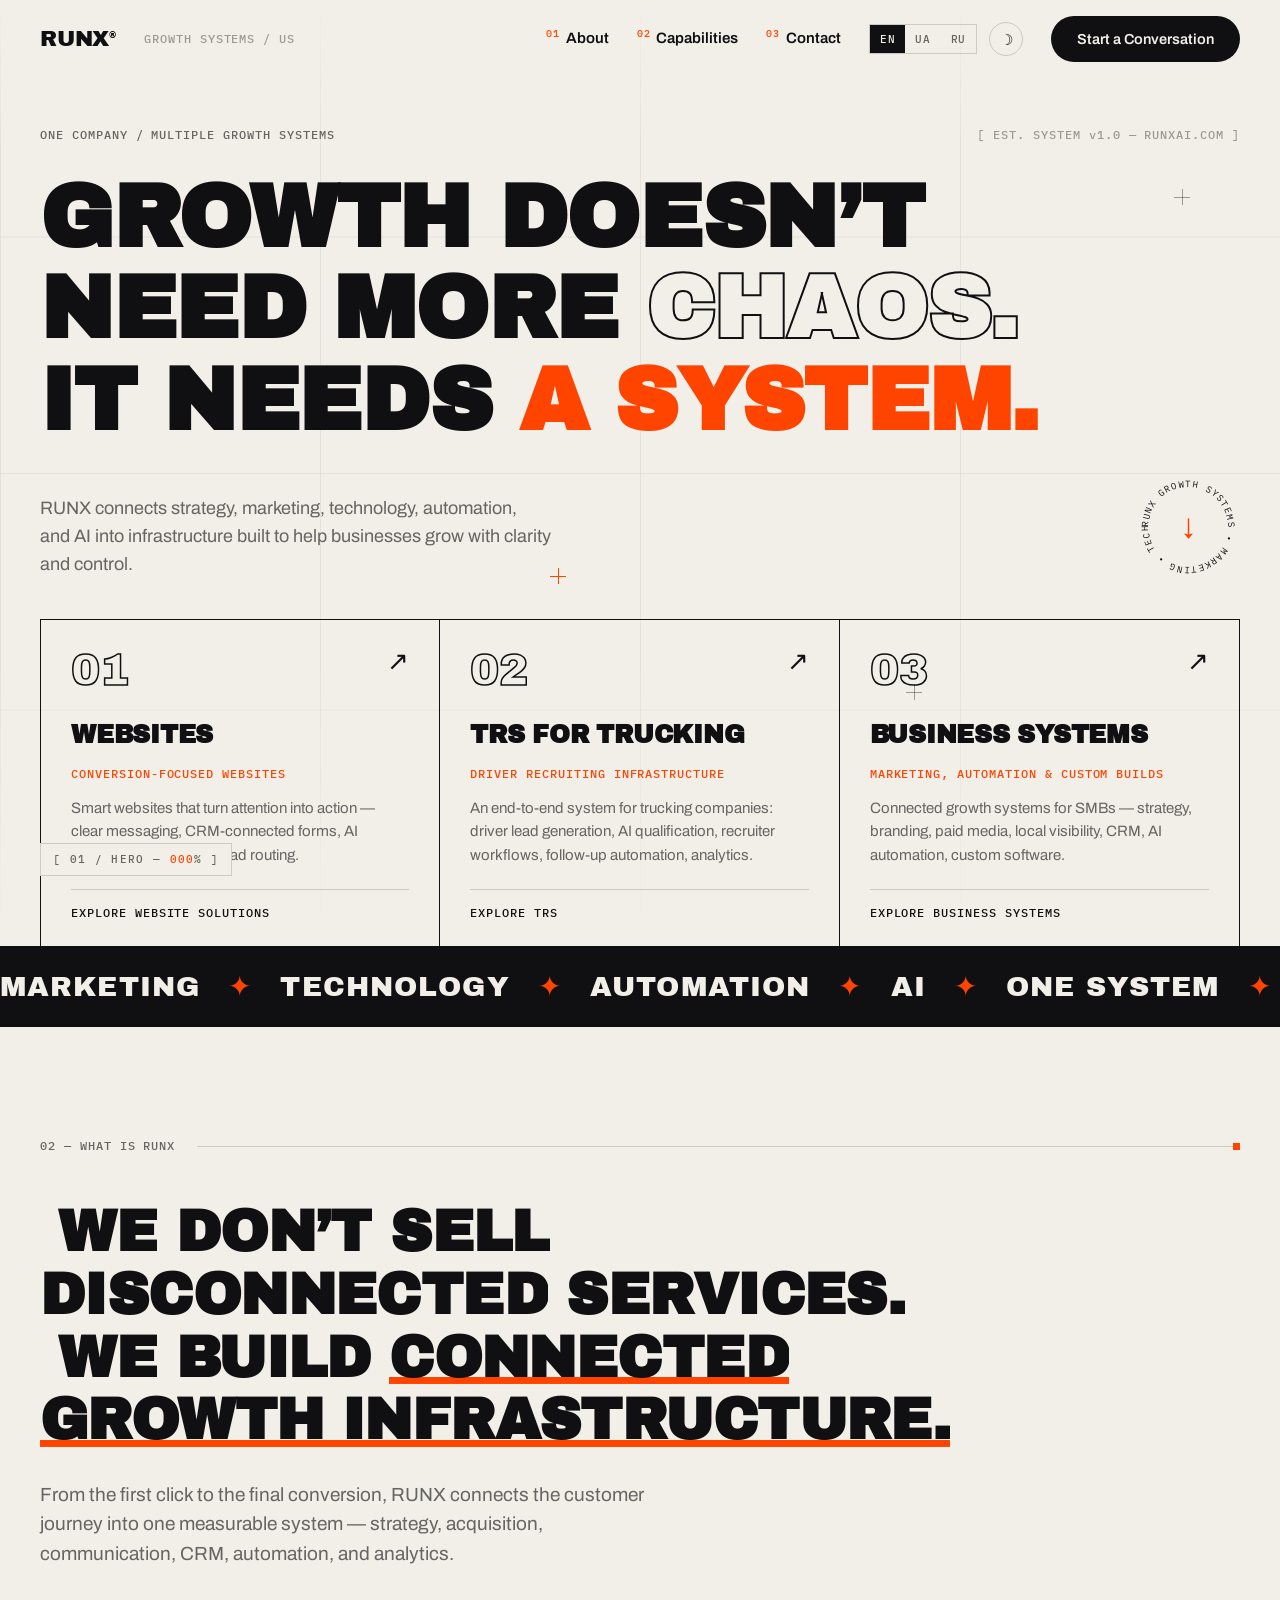
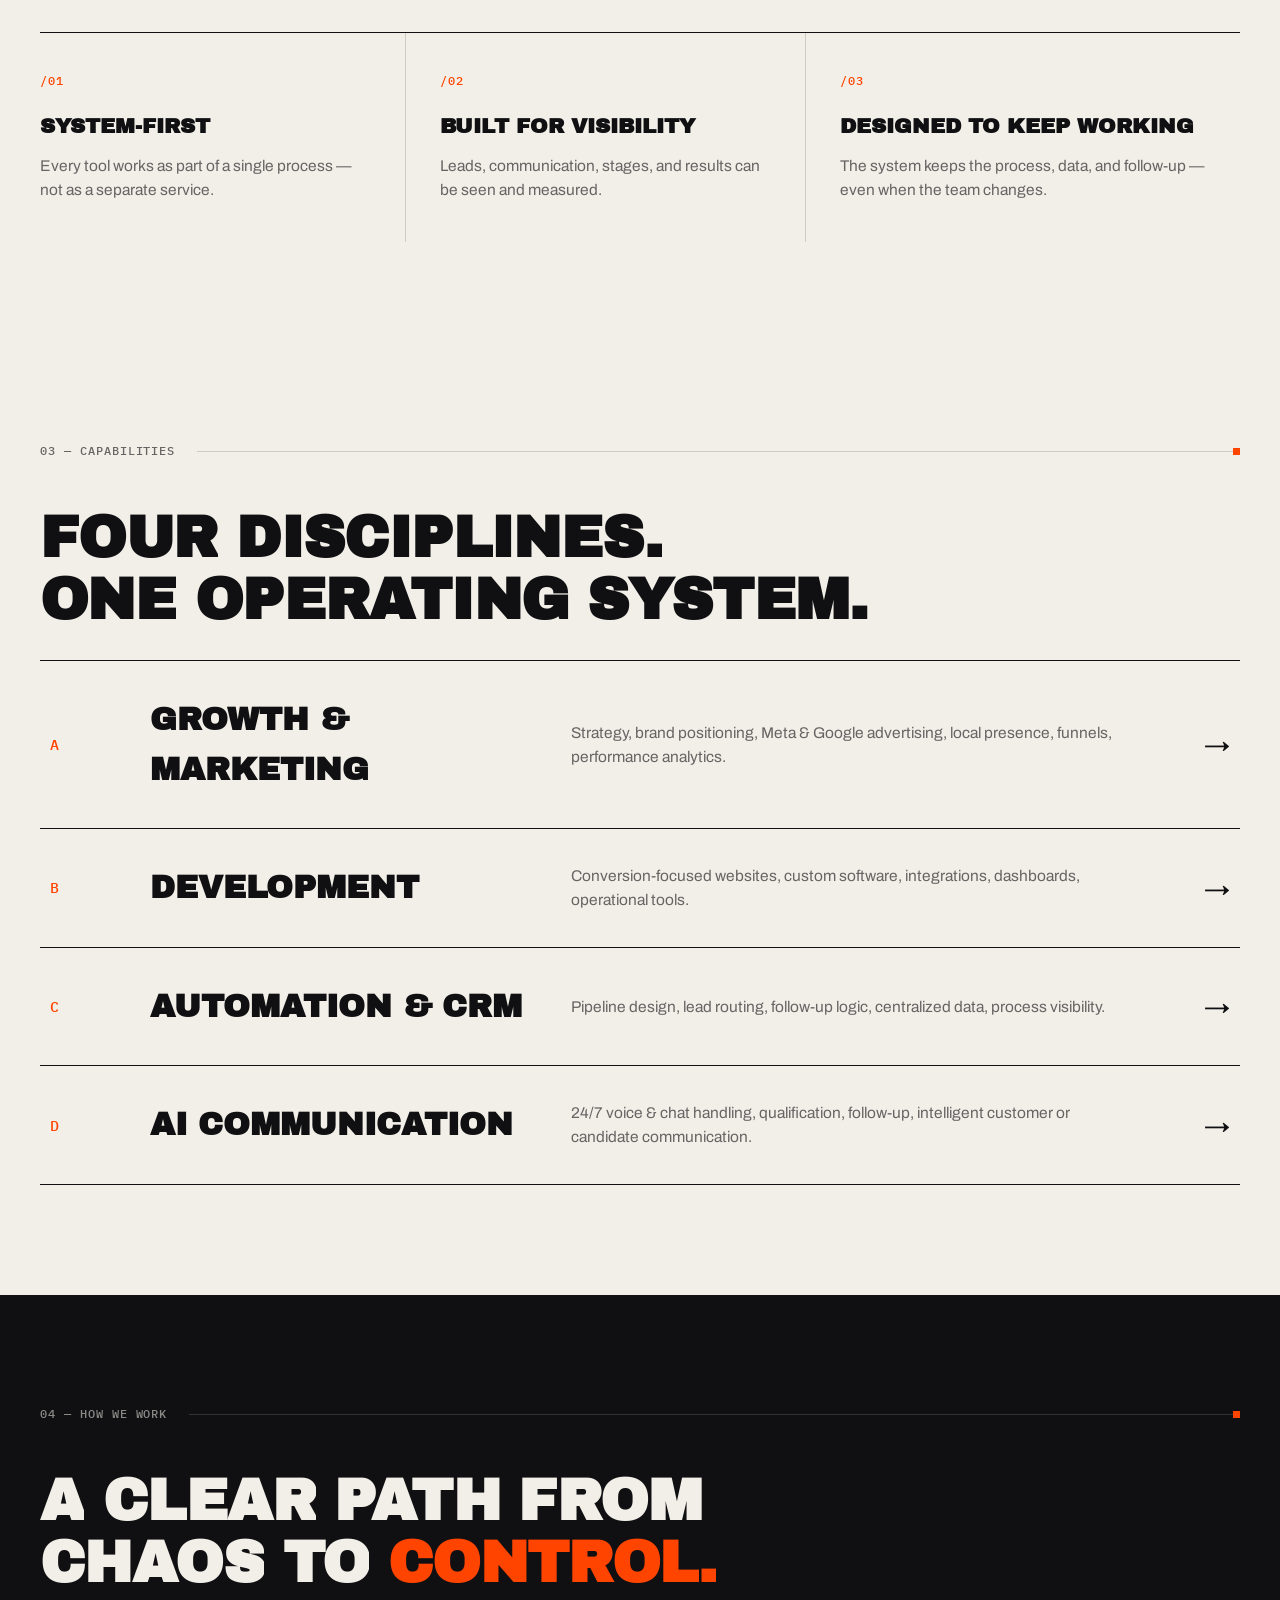
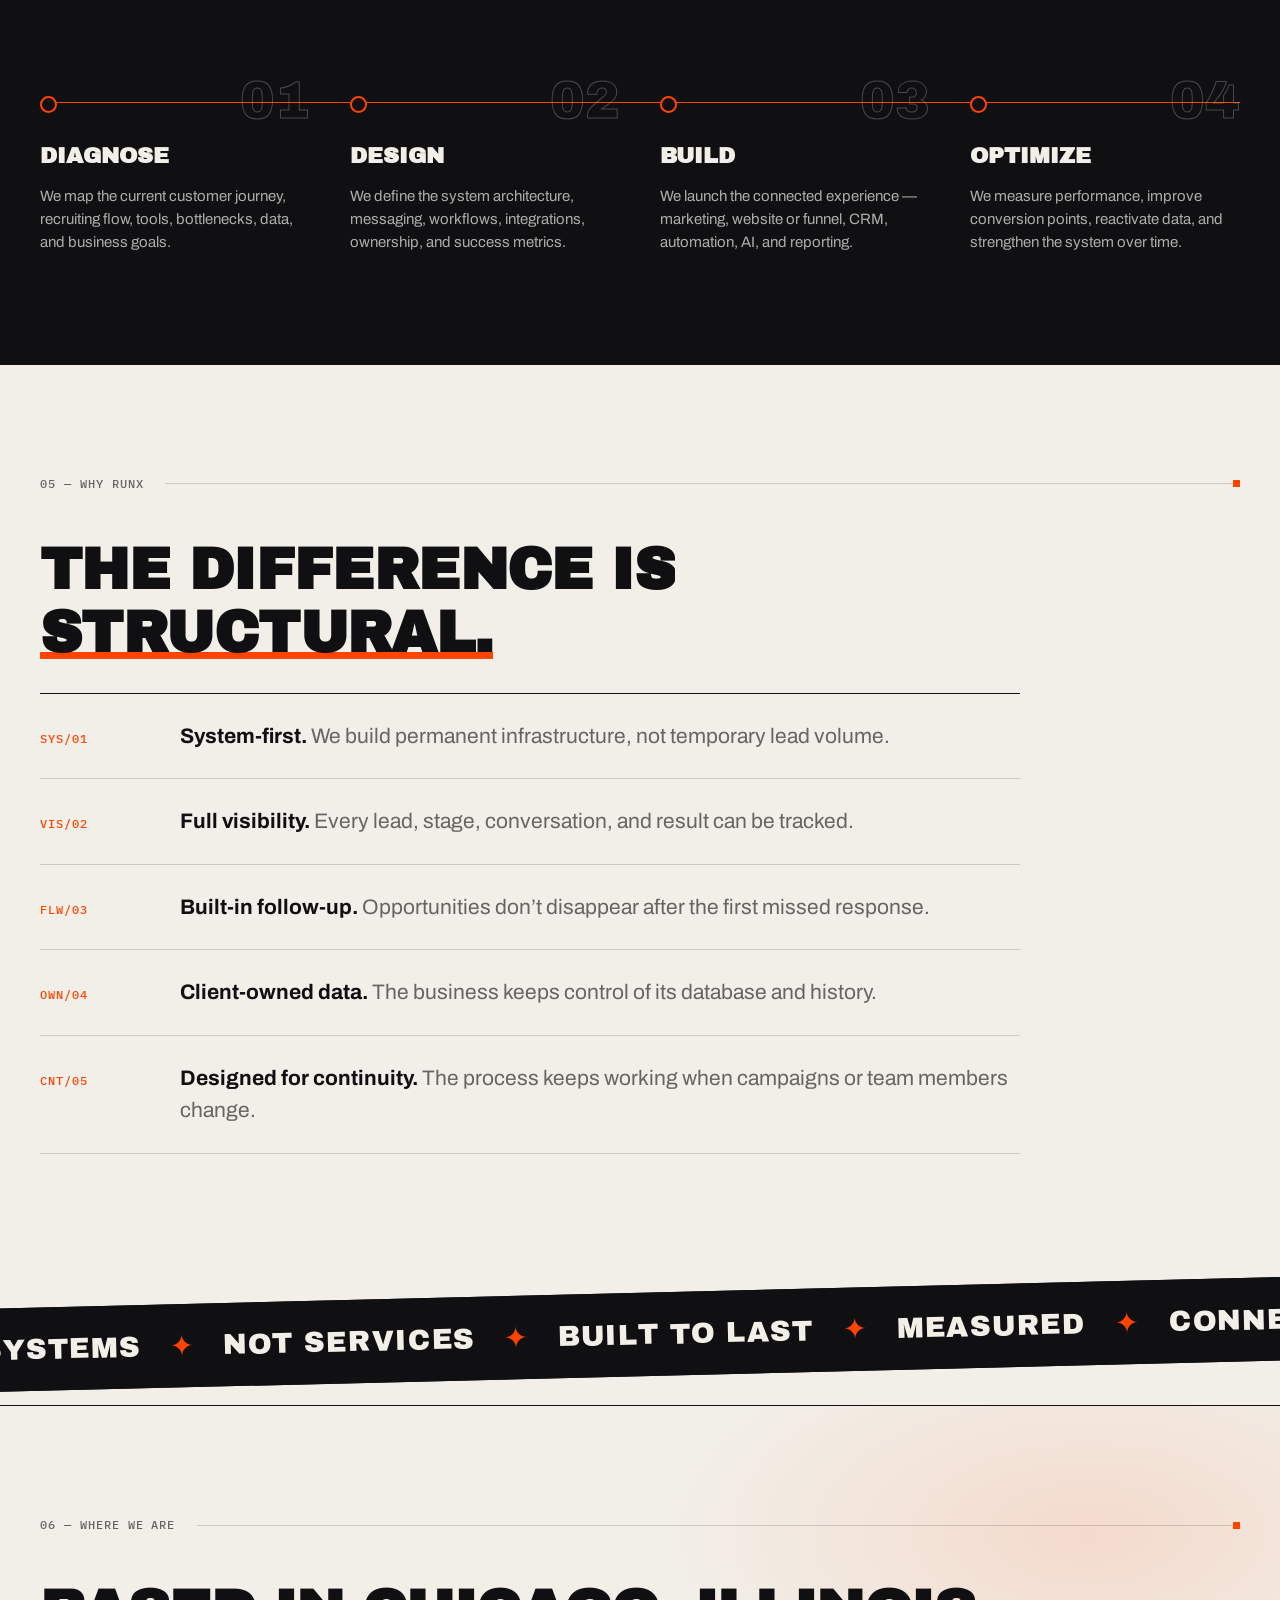
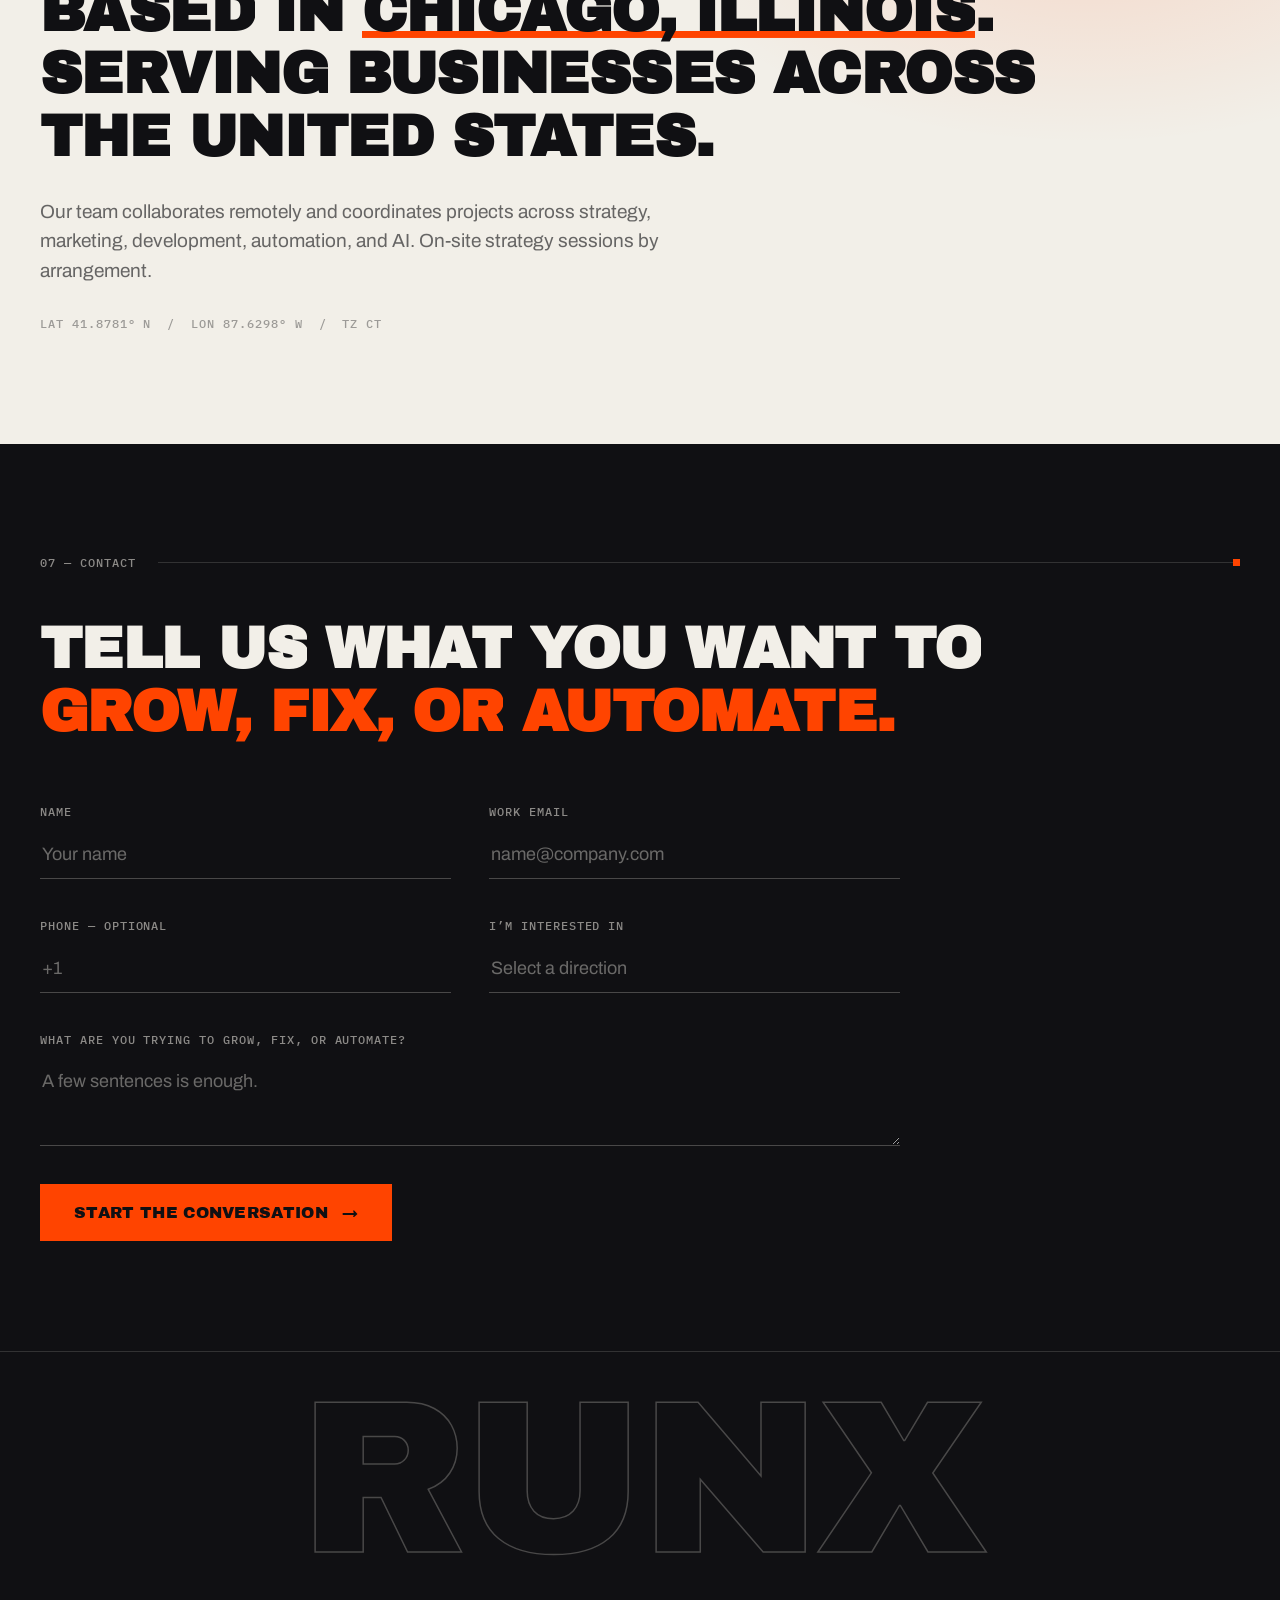
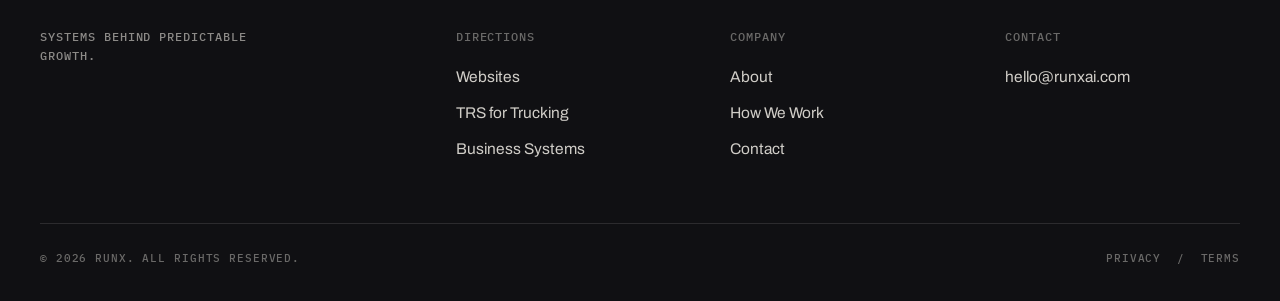
==== commit 41ee3c07: "Hub: fill location placeholder with Chicago, Illinois Real city (EN/UA/RU) + Chicago coordinates (41" ====
--- a/index.html
+++ b/index.html
@@ -319,13 +319,12 @@
         <span class="mono scramble" data-i18n="loc.tag" data-text="06 — WHERE WE ARE">06 — WHERE WE ARE</span>
         <span class="tag-rule" aria-hidden="true"></span>
       </div>
-      <!-- PLACEHOLDER: реальне місто/штат -->
-      <h2 class="statement reveal" data-i18n="loc.statement">Based in <span class="hl">[City, State]</span>.<br>Serving businesses across the United&nbsp;States.</h2>
+      <h2 class="statement reveal" data-i18n="loc.statement">Based in <span class="hl">Chicago, Illinois</span>.<br>Serving businesses across the United&nbsp;States.</h2>
       <p class="lede reveal" style="--d:.1s" data-i18n="loc.lede">
         Our team collaborates remotely and coordinates projects across strategy, marketing,
         development, automation, and AI. On-site strategy sessions by arrangement.
       </p>
-      <p class="location-coords mono reveal" style="--d:.16s">LAT 00.0000&deg; N &nbsp;/&nbsp; LON 00.0000&deg; W &nbsp;/&nbsp; TZ&nbsp;US</p>
+      <p class="location-coords mono reveal" style="--d:.16s">LAT 41.8781&deg; N &nbsp;/&nbsp; LON 87.6298&deg; W &nbsp;/&nbsp; TZ&nbsp;CT</p>
     </div>
   </section>
 
